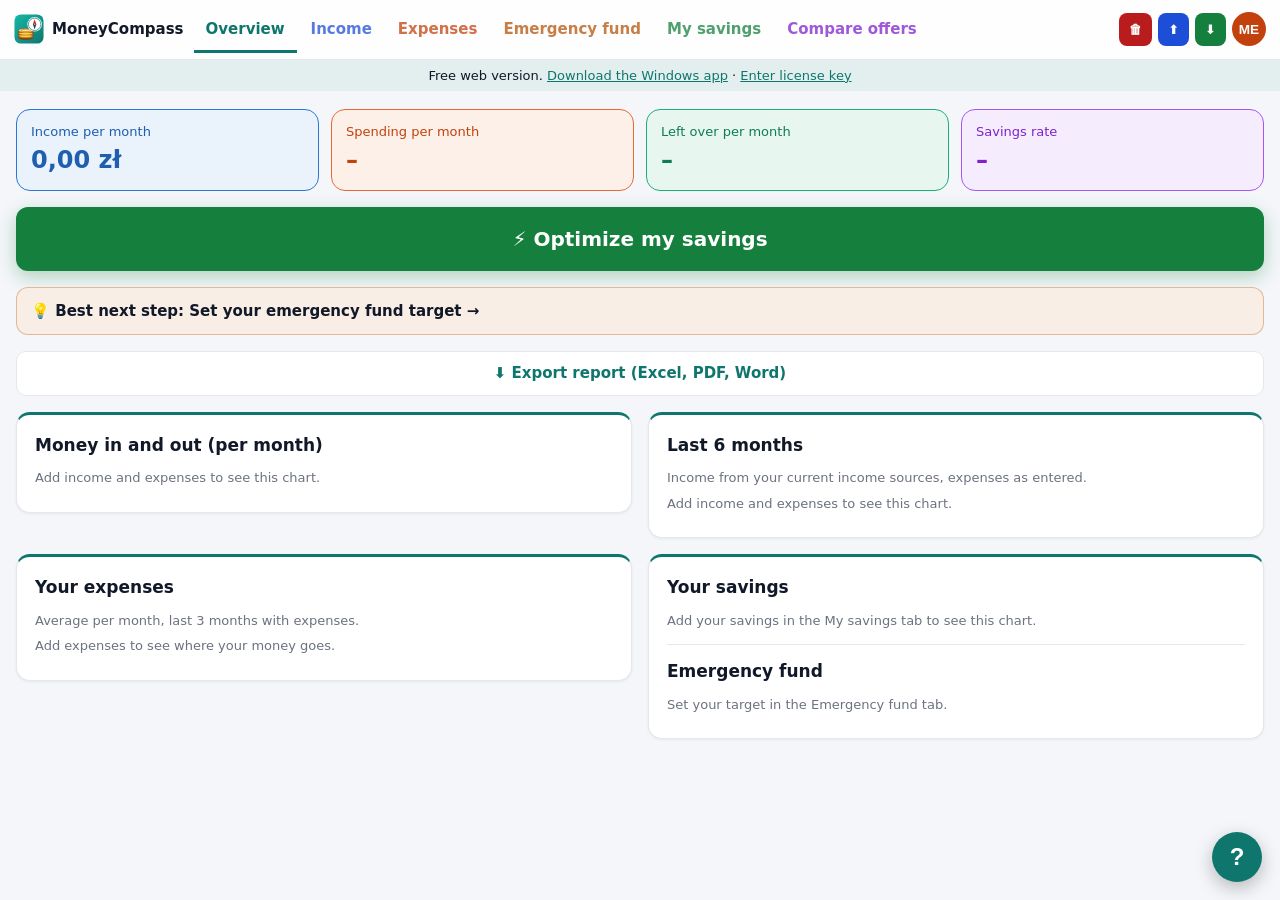
==== docs/app/index.html @ 1bf1ba0e "Add MoneyCompass web app (docs/app) and daily rates update Co-Authored-By: Claude Opus 5.5 <noreply@" ====
<!doctype html>
<html lang="en">
<head>
<meta charset="utf-8">
<meta name="viewport" content="width=device-width, initial-scale=1">
<title>MoneyCompass</title>
<meta name="robots" content="noindex">
<link rel="icon" href="../logo.svg" type="image/svg+xml">
<link rel="stylesheet" href="app.css">
</head>
<body>
<div id="app"><p style="padding:40px;font-family:sans-serif">MoneyCompass…</p></div>
<noscript><p style="padding:40px;font-family:sans-serif">MoneyCompass needs JavaScript.</p></noscript>
<script type="module" src="js/main.js"></script>
</body>
</html>
---- docs/app/app.css ----
:root {
  --page: #F4F6F9; --card: #FFFFFF; --border: #E5E7EB; --ink: #111827; --muted: #6B7280;
  --primary: #0F766E; --good: #15803D; --warn: #B45309; --bad: #B91C1C; --grid: #e5e7eb;
  --accent: #0F766E; --goals: #0E7490; --field: #FFFFFF; --soft: #F9FAFB; --tabbar: rgba(255,255,255,.85);
  color-scheme: light;
}
:root[data-theme="dark"] {
  --page: #0F172A; --card: #1E293B; --border: #334155; --ink: #F1F5F9; --muted: #94A3B8;
  --primary: #14B8A6; --good: #4ADE80; --warn: #FBBF24; --bad: #F87171; --grid: #334155;
  --goals: #22D3EE; --field: #0F172A; --soft: #172033; --tabbar: rgba(17,24,39,.9);
  color-scheme: dark;
}
:root[data-theme="colourful"] { --page: color-mix(in srgb, var(--accent) 12%, #ffffff); --soft: color-mix(in srgb, var(--accent) 6%, #ffffff); }

* { box-sizing: border-box; }
html, body { margin: 0; }
body { background: var(--page); color: var(--ink); font: 15px/1.5 "Segoe UI", system-ui, -apple-system, Roboto, Arial, sans-serif; transition: background .2s; }
a { color: var(--primary); }
h3 { margin: 0 0 10px; font-size: 17px; display: flex; align-items: center; gap: 8px; }
.h-icon { font-size: 18px; }
hr { border: 0; border-top: 1px solid var(--border); margin: 14px 0; }
.hint { color: var(--muted); font-size: 13px; margin: 6px 0; display: block; }
.good { color: var(--good); } .warn { color: var(--warn); } .bad { color: var(--bad); } .primary { color: var(--primary); }
.small { font-size: 13px; }
.big-text { font-size: 17px; font-weight: 700; }

/* ---------- top bar ---------- */
.top { position: sticky; top: 0; z-index: 20; display: flex; align-items: center; gap: 10px; padding: 6px 14px; background: var(--tabbar); backdrop-filter: blur(10px); border-bottom: 1px solid var(--border); }
.brand { display: flex; align-items: center; gap: 8px; text-decoration: none; color: var(--ink); font-weight: 800; flex: none; }
.brand img { width: 30px; height: 30px; }
.tabs { display: flex; gap: 2px; overflow-x: auto; flex: 1; scrollbar-width: none; }
.tabs::-webkit-scrollbar { display: none; }
.tab { background: none; border: 0; padding: 12px 12px 9px; font: inherit; font-weight: 700; color: var(--accent); white-space: nowrap; cursor: pointer; border-bottom: 3px solid transparent; opacity: .75; }
.tab:hover { opacity: 1; }
.tab.active { border-bottom-color: var(--accent); opacity: 1; }
.actions { display: flex; align-items: center; gap: 6px; flex: none; }
.act { border: 0; border-radius: 8px; padding: 7px 10px; color: #fff; font: inherit; font-weight: 700; font-size: 13px; cursor: pointer; display: flex; gap: 6px; align-items: center; }
.act.red { background: #B91C1C; } .act.blue { background: #1D4ED8; } .act.green { background: #15803D; }
.act:hover { filter: brightness(1.1); }
.profile-btn { border: 0; background: none; padding: 0; cursor: pointer; border-radius: 50%; }
.avatar { display: inline-grid; place-items: center; border-radius: 50%; color: #fff; font-weight: 800; object-fit: cover; vertical-align: middle; }
.free-bar { text-align: center; font-size: 13px; padding: 6px 12px; background: color-mix(in srgb, var(--primary) 12%, var(--card)); color: var(--ink); }
@media (max-width: 1500px) { .act span { display: none; } }
:root[data-theme="dark"] .tab { filter: brightness(1.7) saturate(.9); }
@media (max-width: 720px) {
  .top { flex-wrap: wrap; padding: 6px 10px 0; }
  .brand span { display: none; }
  .tabs { order: 3; flex-basis: 100%; }
  .actions { margin-left: auto; }
}

/* ---------- page ---------- */
#page { max-width: 1400px; margin: 0 auto; padding: 18px 16px 90px; }
.grid { display: grid; grid-template-columns: repeat(auto-fill, minmax(min(100%, 420px), 1fr)); gap: 16px; align-items: start; }
.grid > .tiles, .grid > .btn, .grid > .tip, .grid > .wide { grid-column: 1 / -1; }
.card { background: var(--card); border: 1px solid var(--border); border-top: 3px solid var(--accent); border-radius: 14px; padding: 18px; box-shadow: 0 1px 3px rgba(15,23,42,.06); min-width: 0; }
.card.link, .link { cursor: pointer; }
.card.link:hover { box-shadow: 0 4px 14px rgba(15,23,42,.12); }
.row { display: flex; justify-content: space-between; gap: 12px; padding: 5px 0; border-bottom: 1px dashed var(--border); }
.row:last-of-type { border-bottom: 0; }
.row span { color: var(--muted); }
.row.big b { font-size: 18px; }
.row.good b { color: var(--good); } .row.bad b { color: var(--bad); }

.tiles { display: grid; grid-template-columns: repeat(4, 1fr); gap: 12px; }
@media (max-width: 900px) { .tiles { grid-template-columns: 1fr 1fr; } }
.tile { text-align: left; border: 1.5px solid var(--t4); background: var(--t3); border-radius: 14px; padding: 12px 14px; cursor: pointer; font: inherit; color: var(--t1); }
:root[data-theme="dark"] .tile { background: var(--card); color: var(--t2); }
.tile span { display: block; font-size: 13px; }
.tile b { display: block; font-size: clamp(18px, 2.4vw, 24px); }
.tile b.bad { color: var(--bad); }
.tip { text-align: left; background: color-mix(in srgb, var(--warn) 10%, var(--card)); border: 1px solid color-mix(in srgb, var(--warn) 35%, transparent); color: var(--ink); border-radius: 12px; padding: 12px 14px; font: inherit; font-weight: 600; cursor: pointer; }

/* ---------- forms ---------- */
.field { display: block; margin: 8px 0; }
.field > span { display: block; font-size: 13px; color: var(--muted); margin-bottom: 4px; }
input, select, textarea { width: 100%; font: inherit; color: var(--ink); background: var(--field); border: 1px solid var(--border); border-radius: 8px; padding: 9px 10px; }
input:focus, select:focus, textarea:focus { outline: 2px solid color-mix(in srgb, var(--accent) 60%, transparent); border-color: var(--accent); }
textarea { font-family: Consolas, monospace; font-size: 13px; resize: vertical; }
.two { display: grid; grid-template-columns: 1fr 1fr; gap: 0 12px; align-items: end; }
@media (max-width: 520px) { .two { grid-template-columns: 1fr; } }
.cat-row { display: grid; grid-template-columns: 1fr auto; gap: 10px; align-items: end; }
.cat-row .btn { margin-bottom: 8px; }
.check, .choice { display: flex; gap: 10px; align-items: flex-start; margin: 10px 0; cursor: pointer; }
.check input, .choice input { width: 18px; height: 18px; margin-top: 2px; flex: none; accent-color: var(--accent); }
.choice span b { display: block; }
.buttons { display: flex; flex-wrap: wrap; gap: 8px; margin-top: 12px; }
.buttons.col { flex-direction: column; }
.buttons.col .btn { text-align: left; }

.btn { display: inline-flex; align-items: center; justify-content: center; gap: 6px; border-radius: 10px; padding: 10px 16px; font: inherit; font-weight: 700; cursor: pointer; border: 1px solid transparent; text-decoration: none; }
.buttons.col .btn { display: block; }
.btn.main { background: var(--accent); color: #fff; }
.btn.go { background: #15803D; color: #fff; }
.btn.danger { background: #B91C1C; color: #fff; }
.btn.second { background: var(--card); color: var(--primary); border-color: var(--border); }
.btn.small { padding: 6px 10px; font-size: 13px; }
.btn.big { font-size: 20px; padding: 16px; border-radius: 12px; box-shadow: 0 6px 18px rgba(21,128,61,.3); }
.btn:hover { filter: brightness(1.06); }
.btn[disabled] { opacity: .4; cursor: default; }
.icon-btn { border: 0; background: none; cursor: pointer; font-size: 16px; padding: 6px; border-radius: 8px; color: var(--muted); flex: none; }
.icon-btn:hover { background: var(--soft); }
.icon-btn.danger:hover { background: color-mix(in srgb, var(--bad) 15%, transparent); }

/* ---------- lists ---------- */
.list { display: flex; flex-direction: column; }
.list.scroll { max-height: 55vh; overflow: auto; }
.item { display: flex; align-items: center; gap: 10px; padding: 9px 4px; border-bottom: 1px solid var(--border); }
.item:last-child { border-bottom: 0; }
.item > div:first-child { flex: 1; min-width: 0; }
.item b { overflow-wrap: anywhere; }
.item .right { text-align: right; }
.item .right .hint { margin: 0; }
.item .hint { margin: 0; }
.item select { width: auto; max-width: 48%; }
.item.clickable, .clickable { cursor: pointer; }
.item.clickable:hover, .toggle:hover { background: var(--soft); }
.item.off { opacity: .55; }
.item.best b { color: var(--good); }
.item.current { background: color-mix(in srgb, var(--primary) 8%, transparent); border-radius: 8px; }
.toggle { cursor: pointer; border-radius: 6px; }
.ess { color: var(--warn); font-weight: 600; } .noness { color: var(--muted); }
.month-head { margin: 16px 0 4px; font-weight: 700; color: var(--accent); }
.bar-item { padding: 8px 0; }
.bar-item b { display: inline-block; margin-bottom: 4px; }
.bar-item[data-budget] { display: block; }
.bar-head { display: flex; justify-content: space-between; align-items: center; }

/* ---------- charts ---------- */
.hbars { display: flex; flex-direction: column; gap: 10px; }
.hbar { display: grid; grid-template-columns: minmax(70px, 140px) 1fr auto; gap: 10px; align-items: center; font-size: 14px; }
.hbar-track { background: var(--grid); border-radius: 6px; height: 18px; overflow: hidden; }
.hbar-track span { display: block; height: 100%; border-radius: 6px; }
.hbar-value { font-weight: 700; white-space: nowrap; }
.chart-row { display: flex; gap: 18px; align-items: center; flex-wrap: wrap; }
.donut { flex: none; max-width: 100%; }
.donut-top { font-size: 15px; font-weight: 800; fill: var(--ink); }
.donut-bottom { font-size: 11px; fill: var(--muted); }
.legend { flex: 1; min-width: 200px; display: flex; flex-direction: column; gap: 3px; font-size: 14px; }
.legend-row { display: grid; grid-template-columns: 12px 1fr auto 42px; gap: 8px; align-items: center; padding: 2px 4px; border-radius: 6px; }
.legend-row.clickable { cursor: pointer; }
.legend-row.clickable:hover { background: var(--soft); }
.legend-row i { width: 12px; height: 12px; border-radius: 3px; }
.legend-value { font-weight: 700; white-space: nowrap; }
.legend-share { color: var(--muted); text-align: right; }
.months { width: 100%; height: auto; }
.axis { font-size: 11px; fill: var(--muted); }
.progress { height: 14px; background: var(--grid); border-radius: 8px; overflow: hidden; margin: 6px 0; }
.progress span { display: block; height: 100%; border-radius: 8px; }

/* ---------- Optimize ---------- */
.advice { border: 1.5px solid currentColor; border-radius: 12px; padding: 12px 14px; margin: 10px 0; }
.advice[data-route] { cursor: pointer; }
.advice[data-route]:hover { background: var(--soft); }
.advice b:first-child { color: var(--ink); font-size: 16px; }
.advice p { color: var(--ink); margin: 6px 0; }
.go-link { display: block; font-weight: 700; font-size: 13px; margin-top: 4px; }
.offer { display: flex; gap: 12px; justify-content: space-between; padding: 6px 0; }
.offer-right { display: flex; flex-direction: column; align-items: flex-end; gap: 6px; flex: none; }
.rate { font-size: 22px; color: var(--good); }
.facts { display: grid; grid-template-columns: 130px 1fr; gap: 6px 10px; font-size: 13px; }
.facts > span { color: var(--muted); }
.bonds { display: flex; flex-direction: column; gap: 3px; }
.bond { display: grid; grid-template-columns: 44px 1fr auto; gap: 8px; }
.bond span { color: var(--muted); }
.locked { text-align: center; padding: 20px; font-size: 40px; }
.locked h3 { justify-content: center; font-size: 20px; }
.locked p { font-size: 15px; color: var(--muted); }

/* ---------- pop-ups ---------- */
.popup-back { position: fixed; inset: 0; z-index: 100; background: rgba(15,23,42,0); display: grid; place-items: center; padding: 16px; overflow: auto; transition: background .18s; }
.popup-back.open { background: rgba(15,23,42,.45); }
.popup { width: 100%; background: var(--page); border: 1px solid var(--border); border-radius: 18px; padding: 22px; box-shadow: 0 24px 60px rgba(0,0,0,.3);
  opacity: 0; transform: translateY(14px) scale(.96); transition: opacity .18s, transform .18s; max-height: calc(100vh - 32px); overflow: auto; }
.popup:not(.wide-popup) { background: var(--card); }
.popup-back.open .popup { opacity: 1; transform: none; }
.popup-back.closing .popup { opacity: 0; transform: translateY(8px) scale(.97); }
.popup-title { margin: 0 0 12px; font-size: 22px; }
.popup-text { white-space: normal; }
.popup-buttons { display: flex; justify-content: flex-end; gap: 8px; margin-top: 18px; position: sticky; bottom: -22px; padding: 10px 0 0; }
.profile-head { display: flex; gap: 16px; align-items: center; }
.profile-head h2 { margin: 0; }
.profile-head .links { font-size: 13px; margin-top: 4px; }
.about { text-align: center; }
.about h2 { margin: 6px 0 0; }

/* ---------- help button, toast ---------- */
.help-fab { position: fixed; right: 18px; bottom: 18px; width: 50px; height: 50px; border-radius: 50%; border: 0; background: var(--primary); color: #fff; font-size: 24px; font-weight: 800; cursor: pointer; box-shadow: 0 6px 18px rgba(0,0,0,.25); z-index: 30; }
#toast { position: fixed; left: 50%; top: 70px; transform: translate(-50%, -20px); opacity: 0; z-index: 200; background: #111827; color: #fff; padding: 10px 18px; border-radius: 10px; font-weight: 600; transition: .2s; pointer-events: none; max-width: calc(100% - 32px); }
#toast.show { opacity: 1; transform: translate(-50%, 0); }
#toast.bad { background: #B91C1C; }
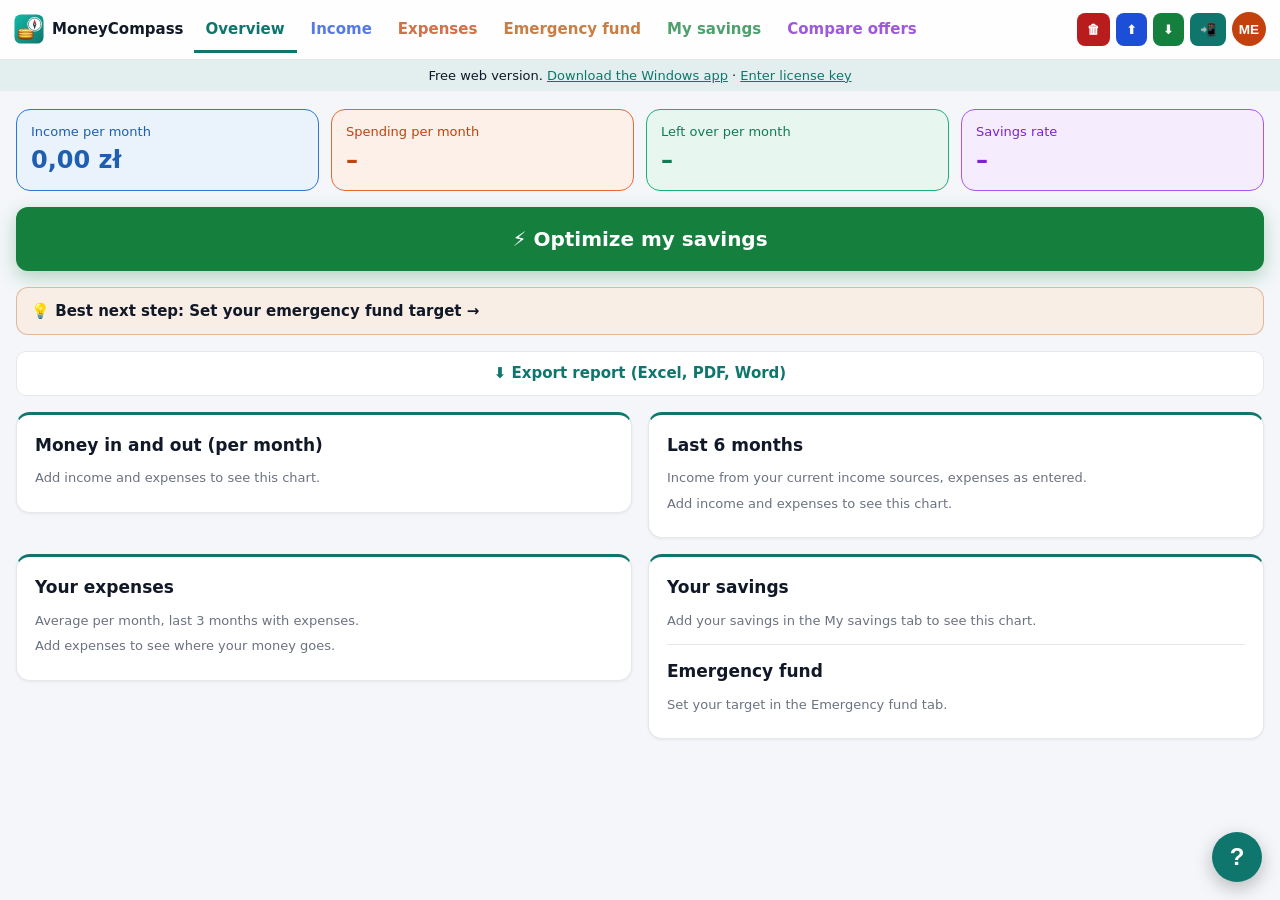
==== commit 32cab548: "Web app: installable on phone, tablet and computer (works offline) Co-Authored-By: Claude Opus 5.5 <" ====
--- a/docs/app/index.html
+++ b/docs/app/index.html
@@ -2,10 +2,17 @@
 <html lang="en">
 <head>
 <meta charset="utf-8">
-<meta name="viewport" content="width=device-width, initial-scale=1">
+<meta name="viewport" content="width=device-width, initial-scale=1, viewport-fit=cover">
 <title>MoneyCompass</title>
 <meta name="robots" content="noindex">
 <link rel="icon" href="../logo.svg" type="image/svg+xml">
+<link rel="manifest" href="manifest.webmanifest">
+<meta name="theme-color" content="#0F766E">
+<link rel="apple-touch-icon" href="icons/apple-touch-icon.png">
+<meta name="apple-mobile-web-app-capable" content="yes">
+<meta name="mobile-web-app-capable" content="yes">
+<meta name="apple-mobile-web-app-status-bar-style" content="default">
+<meta name="apple-mobile-web-app-title" content="MoneyCompass">
 <link rel="stylesheet" href="app.css">
 </head>
 <body>
--- a/docs/app/app.css
+++ b/docs/app/app.css
@@ -25,7 +25,7 @@
 .big-text { font-size: 17px; font-weight: 700; }
 
 /* ---------- top bar ---------- */
-.top { position: sticky; top: 0; z-index: 20; display: flex; align-items: center; gap: 10px; padding: 6px 14px; background: var(--tabbar); backdrop-filter: blur(10px); border-bottom: 1px solid var(--border); }
+.top { position: sticky; top: 0; padding-top: max(6px, env(safe-area-inset-top)); z-index: 20; display: flex; align-items: center; gap: 10px; padding: 6px 14px; background: var(--tabbar); backdrop-filter: blur(10px); border-bottom: 1px solid var(--border); }
 .brand { display: flex; align-items: center; gap: 8px; text-decoration: none; color: var(--ink); font-weight: 800; flex: none; }
 .brand img { width: 30px; height: 30px; }
 .tabs { display: flex; gap: 2px; overflow-x: auto; flex: 1; scrollbar-width: none; }
@@ -35,7 +35,7 @@
 .tab.active { border-bottom-color: var(--accent); opacity: 1; }
 .actions { display: flex; align-items: center; gap: 6px; flex: none; }
 .act { border: 0; border-radius: 8px; padding: 7px 10px; color: #fff; font: inherit; font-weight: 700; font-size: 13px; cursor: pointer; display: flex; gap: 6px; align-items: center; }
-.act.red { background: #B91C1C; } .act.blue { background: #1D4ED8; } .act.green { background: #15803D; }
+.act.red { background: #B91C1C; } .act.teal { background: #0F766E; } .act.blue { background: #1D4ED8; } .act.green { background: #15803D; }
 .act:hover { filter: brightness(1.1); }
 .profile-btn { border: 0; background: none; padding: 0; cursor: pointer; border-radius: 50%; }
 .avatar { display: inline-grid; place-items: center; border-radius: 50%; color: #fff; font-weight: 800; object-fit: cover; vertical-align: middle; }
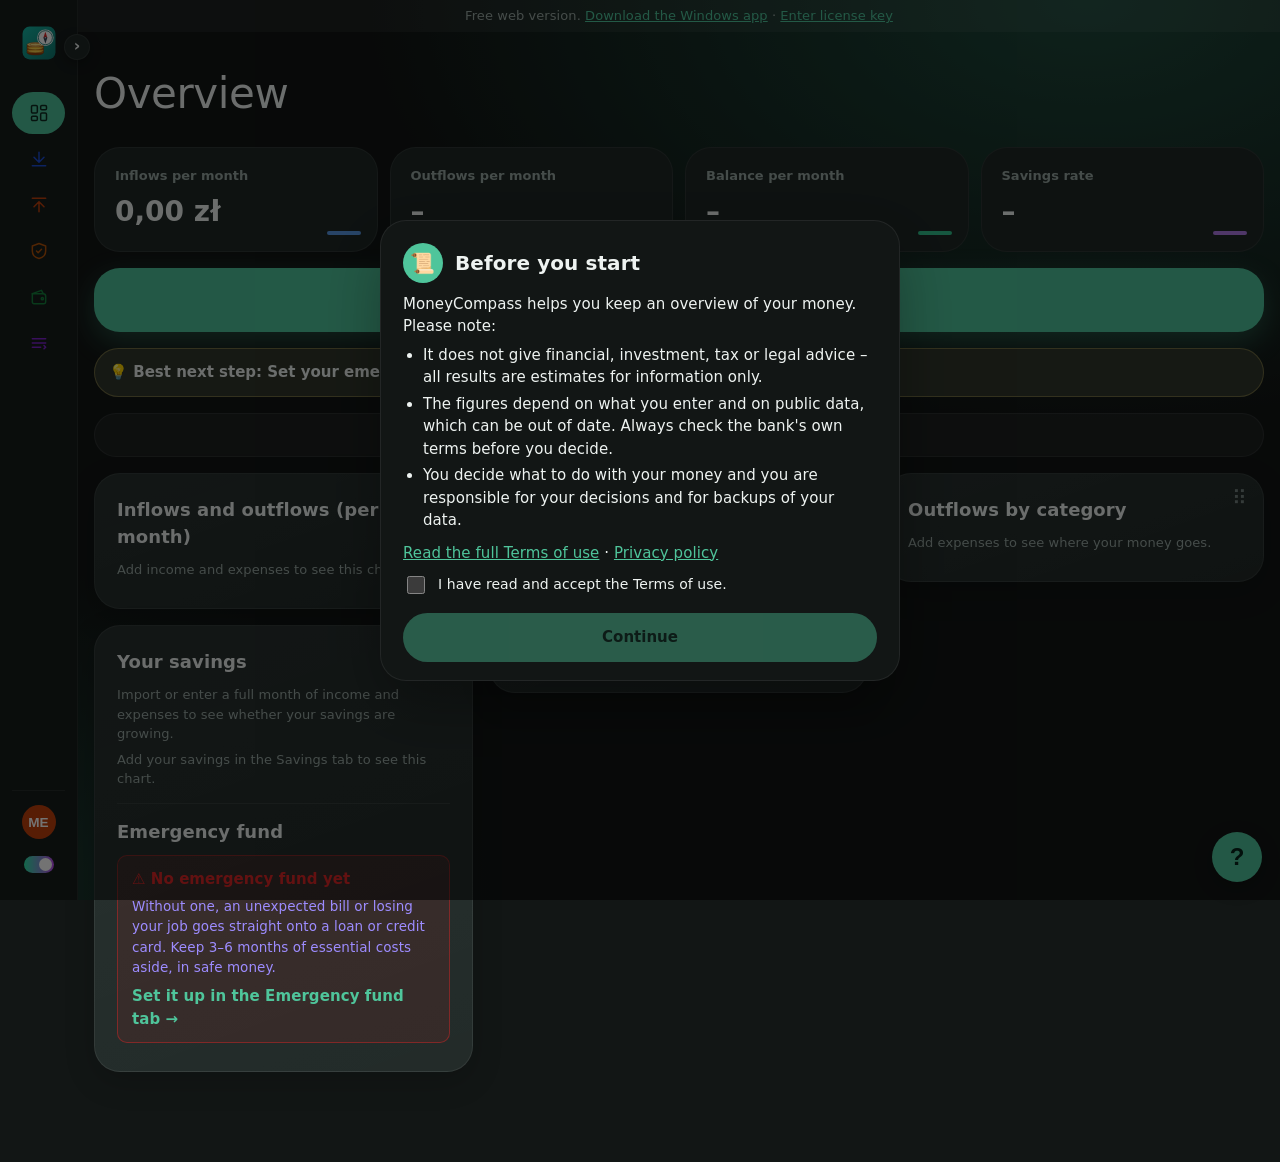
==== commit 7ac1576a: "Emerald everywhere: standard design of the web app, new Emerald website with all current features, e" ====
--- a/docs/app/index.html
+++ b/docs/app/index.html
@@ -7,7 +7,7 @@
 <meta name="robots" content="noindex">
 <link rel="icon" href="../logo.svg" type="image/svg+xml">
 <link rel="manifest" href="manifest.webmanifest">
-<meta name="theme-color" content="#0F766E">
+<meta name="theme-color" content="#121615">
 <link rel="apple-touch-icon" href="icons/apple-touch-icon.png">
 <meta name="apple-mobile-web-app-capable" content="yes">
 <meta name="mobile-web-app-capable" content="yes">
--- a/docs/app/app.css
+++ b/docs/app/app.css
@@ -35,7 +35,7 @@
 .tab.active { border-bottom-color: var(--accent); opacity: 1; }
 .actions { display: flex; align-items: center; gap: 6px; flex: none; }
 .act { border: 0; border-radius: 8px; padding: 7px 10px; color: #fff; font: inherit; font-weight: 700; font-size: 13px; cursor: pointer; display: flex; gap: 6px; align-items: center; }
-.act.red { background: #B91C1C; } .act.teal { background: #0F766E; } .act.blue { background: #1D4ED8; } .act.green { background: #15803D; }
+.act.red { background: #B91C1C; } .act.teal { background: #0F766E; } .act.exit { background: #475569; font-size: 16px; padding: 6px 10px; } .act.blue { background: #1D4ED8; } .act.green { background: #15803D; }
 .act:hover { filter: brightness(1.1); }
 .profile-btn { border: 0; background: none; padding: 0; cursor: pointer; border-radius: 50%; }
 .avatar { display: inline-grid; place-items: center; border-radius: 50%; color: #fff; font-weight: 800; object-fit: cover; vertical-align: middle; }
@@ -51,9 +51,12 @@
 
 /* ---------- page ---------- */
 #page { max-width: 1400px; margin: 0 auto; padding: 18px 16px 90px; }
-.grid { display: grid; grid-template-columns: repeat(auto-fill, minmax(min(100%, 420px), 1fr)); gap: 16px; align-items: start; }
-.grid > .tiles, .grid > .btn, .grid > .tip, .grid > .wide { grid-column: 1 / -1; }
-.card { background: var(--card); border: 1px solid var(--border); border-top: 3px solid var(--accent); border-radius: 14px; padding: 18px; box-shadow: 0 1px 3px rgba(15,23,42,.06); min-width: 0; }
+/* Cards like the app: 1, 2 or 3 columns, card 1 left, card 2 middle, card 3 right, then the next row */
+.grid { display: flex; flex-direction: column; gap: 16px; }
+.cols { display: grid; gap: 16px; align-items: start; }
+.col { display: flex; flex-direction: column; gap: 16px; min-width: 0; }
+.grid > .btn, .grid > .tip { width: 100%; }
+.card { container-type: inline-size; display: block; background: var(--card); border: 1px solid var(--border); border-top: 3px solid var(--accent); border-radius: 14px; padding: 18px; box-shadow: 0 1px 3px rgba(15,23,42,.06); min-width: 0; }
 .card.link, .link { cursor: pointer; }
 .card.link:hover { box-shadow: 0 4px 14px rgba(15,23,42,.12); }
 .row { display: flex; justify-content: space-between; gap: 12px; padding: 5px 0; border-bottom: 1px dashed var(--border); }
@@ -132,11 +135,12 @@
 .hbar-track { background: var(--grid); border-radius: 6px; height: 18px; overflow: hidden; }
 .hbar-track span { display: block; height: 100%; border-radius: 6px; }
 .hbar-value { font-weight: 700; white-space: nowrap; }
-.chart-row { display: flex; gap: 18px; align-items: center; flex-wrap: wrap; }
+.chart-row { display: flex; gap: 18px; align-items: center; }
+@container (max-width: 560px) { .chart-row { flex-direction: column; align-items: stretch; } .chart-row .donut { align-self: center; } }
 .donut { flex: none; max-width: 100%; }
 .donut-top { font-size: 15px; font-weight: 800; fill: var(--ink); }
 .donut-bottom { font-size: 11px; fill: var(--muted); }
-.legend { flex: 1; min-width: 200px; display: flex; flex-direction: column; gap: 3px; font-size: 14px; }
+.legend { flex: 1; min-width: 0; display: flex; flex-direction: column; gap: 3px; font-size: 14px; }
 .legend-row { display: grid; grid-template-columns: 12px 1fr auto 42px; gap: 8px; align-items: center; padding: 2px 4px; border-radius: 6px; }
 .legend-row.clickable { cursor: pointer; }
 .legend-row.clickable:hover { background: var(--soft); }
@@ -168,16 +172,16 @@
 .locked p { font-size: 15px; color: var(--muted); }
 
 /* ---------- pop-ups ---------- */
-.popup-back { position: fixed; inset: 0; z-index: 100; background: rgba(15,23,42,0); display: grid; place-items: center; padding: 16px; overflow: auto; transition: background .18s; }
-.popup-back.open { background: rgba(15,23,42,.45); }
+.popup-back { position: fixed; inset: 0; z-index: 100; background: rgba(0,0,0,0); display: grid; place-items: center; padding: 16px; overflow: auto; transition: background .18s; }
+.popup-back.open { background: rgba(0,0,0,.55); }
 .popup { width: 100%; background: var(--page); border: 1px solid var(--border); border-radius: 18px; padding: 22px; box-shadow: 0 24px 60px rgba(0,0,0,.3);
   opacity: 0; transform: translateY(14px) scale(.96); transition: opacity .18s, transform .18s; max-height: calc(100vh - 32px); overflow: auto; }
 .popup:not(.wide-popup) { background: var(--card); }
-.popup-back.open .popup { opacity: 1; transform: none; }
+.popup-back.open .popup { opacity: 1; transform: none; transition: opacity .2s, transform .28s cubic-bezier(.34,1.56,.64,1); }
 .popup-back.closing .popup { opacity: 0; transform: translateY(8px) scale(.97); }
 .popup-title { margin: 0 0 12px; font-size: 22px; }
 .popup-text { white-space: normal; }
-.popup-buttons { display: flex; justify-content: flex-end; gap: 8px; margin-top: 18px; position: sticky; bottom: -22px; padding: 10px 0 0; }
+.popup-buttons { display: flex; justify-content: flex-end; gap: 8px; position: sticky; bottom: -22px; margin: 18px -22px -22px; padding: 12px 22px; background: inherit; border-top: 1px solid var(--border); border-radius: 0 0 18px 18px; z-index: 2; }
 .profile-head { display: flex; gap: 16px; align-items: center; }
 .profile-head h2 { margin: 0; }
 .profile-head .links { font-size: 13px; margin-top: 4px; }
@@ -185,7 +189,444 @@
 .about h2 { margin: 6px 0 0; }
 
 /* ---------- help button, toast ---------- */
-.help-fab { position: fixed; right: 18px; bottom: 18px; width: 50px; height: 50px; border-radius: 50%; border: 0; background: var(--primary); color: #fff; font-size: 24px; font-weight: 800; cursor: pointer; box-shadow: 0 6px 18px rgba(0,0,0,.25); z-index: 30; }
+.help-fab { position: fixed; right: 18px; bottom: 18px; width: 50px; height: 50px; border-radius: 50%; border: 0; background: var(--primary); color: #fff; font-size: 24px; font-weight: 800; cursor: pointer; box-shadow: 0 6px 18px rgba(0,0,0,.25); z-index: 32; }
 #toast { position: fixed; left: 50%; top: 70px; transform: translate(-50%, -20px); opacity: 0; z-index: 200; background: #111827; color: #fff; padding: 10px 18px; border-radius: 10px; font-weight: 600; transition: .2s; pointer-events: none; max-width: calc(100% - 32px); }
 #toast.show { opacity: 1; transform: translate(-50%, 0); }
 #toast.bad { background: #B91C1C; }
+
+/* Small boxes like the app's "Welcome back" and "Save before closing?" */
+.popup.box { padding: 22px 22px 18px; }
+.box-head { display: flex; align-items: center; gap: 12px; margin-bottom: 10px; }
+.box-head h2 { margin: 0; font-size: 20px; }
+.box-icon { flex: none; width: 40px; height: 40px; border-radius: 50%; display: grid; place-items: center; font-size: 20px; font-weight: 800; color: #fff; background: var(--primary); }
+.box-icon.danger { background: #B91C1C; }
+.box-icon.go { background: #15803D; }
+.box p { margin: 6px 0; }
+.box-buttons { display: flex; flex-direction: column; gap: 8px; margin-top: 16px; }
+.box-buttons .btn { width: 100%; padding: 12px 16px; }
+.box .check { font-size: 14px; }
+
+/* The ? menu: small buttons above the round button, like the app */
+.help-menu { position: fixed; right: 18px; bottom: 78px; z-index: 31; display: flex; flex-direction: column; gap: 6px; width: 190px;
+  opacity: 0; transform: translateY(8px) scale(.96); transform-origin: bottom right; transition: opacity .15s, transform .2s cubic-bezier(.34,1.56,.64,1); }
+.help-menu.open { opacity: 1; transform: none; }
+.help-menu button { text-align: left; font: inherit; font-size: 14px; height: 38px; padding: 0 12px; border-radius: 8px; cursor: pointer;
+  background: #E5E7EB; color: #1F2937; border: 1px solid #D1D5DB; box-shadow: 0 4px 12px rgba(0,0,0,.15); }
+.help-menu button:hover { background: #D1D5DB; }
+:root[data-theme="dark"] .help-menu button { background: #4B5563; color: #F3F4F6; border-color: #6B7280; }
+.help-shield { position: fixed; inset: 0; z-index: 30; }
+
+/* The profile opens under the picture at the top right, like Office */
+.popup-back.anchor-top-right { place-items: start end; padding: 58px 12px 12px; }
+.popup-back.anchor-top-right.open { background: rgba(0,0,0,.18); }
+.anchor-top-right .popup { transform-origin: top right; transform: translateY(-8px) scale(.96); max-height: calc(100vh - 70px); background: var(--card); box-shadow: 0 16px 40px rgba(0,0,0,.35); }
+.profile-panel .profile-head { flex-direction: column; text-align: center; gap: 8px; }
+.profile-panel .profile-head h2 { font-size: 20px; }
+.profile-panel .buttons .btn { flex: 1 1 auto; }
+
+/* Moving cards with the handle ⠿ (like the app) */
+.card, .grid .col > * { position: relative; }
+.drag-handle { position: absolute; top: 8px; right: 8px; width: 32px; height: 32px; display: grid; place-items: center; border-radius: 8px;
+  color: var(--muted); cursor: grab; font-size: 20px; opacity: .7; touch-action: none; user-select: none; z-index: 1; }
+.grid[data-key] .card > h3 { cursor: grab; }
+body.is-dragging, body.is-dragging * { cursor: grabbing !important; user-select: none !important; }
+.drag-ghost { position: fixed; z-index: 300; pointer-events: none; background: var(--card); color: var(--ink); border: 2px solid var(--accent); border-radius: 10px; padding: 8px 12px; font-weight: 700; box-shadow: 0 10px 30px rgba(0,0,0,.3); max-width: 280px; white-space: nowrap; overflow: hidden; text-overflow: ellipsis; }
+.drag-handle:hover { opacity: 1; background: var(--soft); }
+.dragging { opacity: .45; }
+.drop-target { outline: 3px dashed var(--accent); outline-offset: 3px; background: color-mix(in srgb, var(--accent) 8%, var(--card)) !important; }
+.help-fab { touch-action: none; }
+.tab-more { color: var(--muted) !important; }
+.tab-menu { position: fixed; z-index: 31; min-width: 220px; display: flex; flex-direction: column; padding: 6px; gap: 2px; background: var(--card); border: 1px solid var(--border); border-radius: 12px; box-shadow: 0 12px 30px rgba(0,0,0,.25); }
+.tab-menu button { text-align: left; background: none; border: 0; font: inherit; font-weight: 700; padding: 10px 12px; border-radius: 8px; cursor: pointer; }
+.tab-menu button:hover { background: var(--soft); }
+
+/* Import: which dates */
+.chips { display: flex; flex-wrap: wrap; gap: 6px; margin: 8px 0; }
+.chip { border: 1px solid var(--border); background: var(--card); color: var(--ink); border-radius: 999px; padding: 6px 12px; font: inherit; font-size: 13px; font-weight: 600; cursor: pointer; }
+.chip.on { background: var(--accent); border-color: var(--accent); color: #fff; }
+
+/* Step-by-step guide */
+.guide-popup { background: var(--card) !important; }
+.guide-head h2 { margin: 0 0 4px; font-size: 21px; }
+.guide-steps { display: grid; grid-template-columns: repeat(6, 1fr); gap: 4px; margin: 12px 0 4px; align-items: start; }
+.guide-step { background: none; border: 0; cursor: pointer; display: flex; flex-direction: column; align-items: center; gap: 8px; font: inherit; color: var(--ink); padding: 0; }
+.guide-step.low { margin-top: 30px; }
+.guide-step .ring { width: 78px; height: 78px; border-radius: 50%; border: 3px solid var(--c); padding: 4px; display: grid; transition: transform .2s; }
+.guide-step .circle { border-radius: 50%; background: var(--card); box-shadow: 0 6px 16px rgba(0,0,0,.12), inset 0 0 0 2px color-mix(in srgb, var(--c) 35%, transparent); display: flex; flex-direction: column; align-items: center; justify-content: center; }
+.guide-step small { font-weight: 800; font-size: 11px; color: var(--ink); }
+.guide-step b { font-size: 26px; line-height: 1; color: var(--c); }
+.guide-step .label { font-weight: 700; color: var(--c); font-size: 13px; text-align: center; line-height: 1.25; }
+.guide-step.on .ring { transform: scale(1.08); background: color-mix(in srgb, var(--c) 15%, transparent); }
+.guide-step.done .circle { background: var(--c); } .guide-step.done small, .guide-step.done b { color: #fff; }
+.guide-detail { display: flex; gap: 14px; align-items: flex-start; border: 2px solid var(--c); border-radius: 14px; padding: 14px; margin-top: 10px; background: color-mix(in srgb, var(--c) 6%, var(--card)); }
+.guide-num { flex: none; width: 42px; height: 42px; border-radius: 50%; background: var(--c); color: #fff; font-size: 22px; font-weight: 800; display: grid; place-items: center; }
+.guide-body h3 { color: var(--c); font-size: 17px; margin-bottom: 4px; }
+.guide-body p { margin: 0; font-size: 15px; }
+.done-tag { font-size: 13px; color: #fff; background: #15803D; border-radius: 999px; padding: 2px 10px; }
+.guide-foot { display: flex; justify-content: space-between; align-items: center; gap: 10px; flex-wrap: wrap; margin-top: 10px; }
+.guide-popup .btn { padding: 8px 12px; font-size: 14px; }
+.guide-foot .buttons { margin: 0; }
+@media (max-width: 760px) {
+  .guide-steps { grid-template-columns: repeat(3, 1fr); row-gap: 14px; }
+  .guide-step.low { margin-top: 0; }
+  .guide-step .ring { width: 70px; height: 70px; } .guide-step b { font-size: 22px; } .guide-step small { font-size: 10px; }
+}
+.guide-bar { position: fixed; left: 50%; bottom: 20px; z-index: 29; transform: translate(-50%, 30px); opacity: 0; transition: .25s; display: flex; align-items: center; gap: 12px;
+  background: var(--card); border: 2px solid var(--c); border-radius: 999px; padding: 6px 8px 6px 6px; box-shadow: 0 10px 30px rgba(0,0,0,.25); max-width: calc(100% - 100px); }
+.guide-bar.open { transform: translate(-50%, 0); opacity: 1; }
+.guide-bar .dot { width: 34px; height: 34px; border-radius: 50%; background: var(--c); color: #fff; font-weight: 800; display: grid; place-items: center; flex: none; }
+.guide-bar .btn.main { background: var(--c); white-space: nowrap; }
+.guide-detail .btn.main { background: var(--c); }
+
+.news { border-top: 1px solid var(--border); padding-top: 10px; margin-top: 10px; }
+.news-head { display: flex; justify-content: space-between; align-items: baseline; }
+.news ul { margin: 6px 0 0; padding-left: 4px; list-style: none; }
+.news li { margin: 6px 0; }
+
+.bank-list .item { flex-wrap: wrap; }
+.bank-list .row-actions { display: flex; gap: 6px; flex: none; }
+@media (max-width: 640px) { .bank-list .row-actions { width: 100%; justify-content: flex-end; } }
+
+/* Payment calendar */
+.cal-head { display: flex; align-items: center; justify-content: space-between; margin-bottom: 8px; }
+.cal-head h3 { margin: 0; }
+.cal-grid { display: grid; grid-template-columns: repeat(7, minmax(0, 1fr)); gap: 4px; }
+.cal-dow { text-align: center; font-size: 12px; color: var(--muted); font-weight: 700; padding: 2px 0; text-transform: capitalize; }
+.cal-cell { min-height: 54px; border: 1px solid var(--border); border-radius: 8px; background: var(--card); padding: 3px 4px; display: flex; flex-wrap: wrap; align-content: flex-start; gap: 2px; cursor: pointer; font: inherit; color: var(--ink); text-align: left; }
+.cal-cell.empty { border: 0; background: none; cursor: default; }
+.cal-cell.has { background: var(--soft); }
+.cal-cell.today { border: 2px solid var(--accent); }
+.cal-cell.sel { outline: 2px solid var(--accent); }
+.cal-day { width: 100%; font-size: 12px; font-weight: 700; }
+.cal-net { width: 100%; font-size: 11px; font-weight: 700; }
+.cal-dot { display: inline-block; width: 8px; height: 8px; border-radius: 50%; flex: none; }
+.cal-dot.in { background: #15803D; } .cal-dot.out { background: #DC2626; } .cal-dot.save { background: #2563EB; }
+.cal-legend { display: flex; gap: 14px; flex-wrap: wrap; font-size: 12px; color: var(--muted); margin: 8px 0; }
+.cal-legend i { margin-right: 4px; vertical-align: middle; }
+.cal-month { border-top: 1px solid var(--border); padding: 8px 0; }
+.cal-month-head { display: flex; justify-content: space-between; gap: 8px; flex-wrap: wrap; }
+@media (max-width: 420px) { .cal-cell { min-height: 44px; } .cal-net { display: none; } }
+.item > .cal-dot + div { flex: 1; min-width: 0; }
+.item > b { white-space: nowrap; }
+
+/* On/off switch */
+.switch { position: relative; width: 38px; height: 22px; flex: none; cursor: pointer; }
+.switch input { opacity: 0; width: 0; height: 0; position: absolute; }
+.switch span { position: absolute; inset: 0; background: var(--grid); border-radius: 999px; transition: .2s; }
+.switch span::before { content: ""; position: absolute; width: 16px; height: 16px; left: 3px; top: 3px; background: #fff; border-radius: 50%; transition: .2s; box-shadow: 0 1px 3px rgba(0,0,0,.3); }
+.switch input:checked + span { background: #15803D; }
+.switch input:checked + span::before { transform: translateX(16px); }
+.sync-line { display: flex; justify-content: space-between; align-items: center; gap: 8px; flex-wrap: wrap; font-size: 13px; color: var(--muted); margin-bottom: 6px; }
+.gross-box { background: var(--soft); border: 1px dashed var(--border); border-radius: 10px; padding: 4px 12px 2px; margin: 8px 0; }
+input.flash { outline: 3px solid #15803D; transition: outline .3s; }
+@media (max-height: 520px) { .guide-step .ring { width: 56px; height: 56px; } .guide-step b { font-size: 18px; } .guide-step small { display: none; } .guide-step.low { margin-top: 0; } }
+
+.sub-h { font-size: 14px; color: var(--muted); margin: 4px 0; }
+
+details.deposit { border: 1px dashed var(--border); border-radius: 10px; padding: 6px 12px; margin: 8px 0; background: var(--soft); }
+details.deposit summary { cursor: pointer; font-weight: 700; font-size: 14px; color: var(--primary); }
+
+.planned-note { display: flex; gap: 8px; align-items: center; }
+.planned-swatch { flex: none; width: 14px; height: 14px; border-radius: 3px; border: 1.5px dashed #2a78d6; background: rgba(42,120,214,.35); }
+.planned-note::before { content: "*"; font-weight: 800; order: -1; }
+
+/* Coloured action icons in the expenses list */
+.icon-btn svg { display: block; }
+.icon-btn.c-del { color: #DC2626; opacity: .85; }
+.icon-btn.c-del:hover { opacity: 1; background: rgba(220,38,38,.14); }
+.icon-btn.c-edit { color: #D97706; opacity: .75; }
+.icon-btn.c-edit:hover { opacity: 1; background: rgba(217,119,6,.14); }
+.icon-btn.c-edit.on { opacity: 1; background: rgba(217,119,6,.18); }
+.icon-btn.c-repeat { color: #2563EB; opacity: .35; }
+.icon-btn.c-repeat:hover { opacity: .8; background: rgba(37,99,235,.12); }
+.icon-btn.c-repeat.on { opacity: 1; background: rgba(37,99,235,.18); }
+:root[data-theme="dark"] .icon-btn.c-del { color: #F87171; }
+:root[data-theme="dark"] .icon-btn.c-edit { color: #FBBF24; }
+:root[data-theme="dark"] .icon-btn.c-repeat { color: #60A5FA; }
+
+/* Deleted items */
+.bin-card { border-top-color: var(--border) !important; opacity: .95; }
+details.bin summary { cursor: pointer; list-style: none; }
+details.bin summary::-webkit-details-marker { display: none; }
+details.bin summary h3 { margin: 0; color: var(--muted); }
+details.bin summary h3::after { content: "▾"; margin-left: auto; font-size: 14px; }
+details.bin[open] summary h3::after { content: "▴"; }
+.bin .count { background: var(--soft); border: 1px solid var(--border); border-radius: 999px; padding: 0 8px; font-size: 13px; }
+details.bin summary h3 { padding-right: 40px; }
+.rep-tag { border: 0; background: none; padding: 0 4px; border-radius: 6px; font: inherit; cursor: pointer; color: var(--muted); opacity: .7; }
+.rep-tag:hover { opacity: 1; background: rgba(37,99,235,.12); }
+.rep-tag.on { color: #2563EB; font-weight: 700; opacity: 1; }
+:root[data-theme="dark"] .rep-tag.on { color: #60A5FA; }
+.rep-choices { display: flex; flex-wrap: wrap; gap: 6px; margin: 4px 0 12px; }
+.rep-own { display: flex; align-items: center; gap: 8px; flex-wrap: wrap; }
+.rep-own input { width: 80px; } .rep-own select { width: auto; }
+.icon-btn:disabled { opacity: .35; cursor: default; }
+.icon-btn.c-info { color: #0D9488; opacity: .8; font-weight: 700; font-size: 1.05em; }
+.icon-btn.c-info:hover { opacity: 1; background: rgba(13,148,136,.14); }
+:root[data-theme="dark"] .icon-btn.c-info { color: #2DD4BF; }
+.info-val { font-family: inherit; overflow-wrap: anywhere; text-align: right; }
+.cal-cell.past { opacity: .75; }
+.cal-cell.past .cal-day { font-weight: 500; }
+.cal-head .chip { margin-left: auto; }
+.cal-head .chip + .icon-btn { margin-left: 6px; }
+.lang-chips { display: flex; flex-wrap: wrap; gap: 6px; }
+.lang-panel .lang-chips { flex-direction: column; }
+.lang-panel .lang-chips .chip { text-align: left; }
+.guide-lang { display: flex; align-items: center; justify-content: space-between; gap: 10px; flex-wrap: wrap; }
+.guide-lang .chip { padding: 3px 9px; font-size: .85em; }
+.act.lang-btn { gap: 3px; }
+.act.lang-btn b { font-size: .8em; letter-spacing: .02em; }
+.act.lang-btn { background: #475569; }
+.rep-tag:not(.on) { filter: grayscale(1); }
+.info-flow { display: grid; grid-template-columns: 1fr auto 1fr; gap: 10px; align-items: stretch; margin: 10px 0; }
+.info-flow > div { background: var(--page); border: 1px solid var(--grid); border-radius: 10px; padding: 10px 12px; display: flex; flex-direction: column; gap: 3px; min-width: 0; }
+.info-flow small { color: var(--muted); text-transform: uppercase; letter-spacing: .04em; font-size: 11px; }
+.info-flow b { overflow-wrap: anywhere; }
+.info-acc { font-variant-numeric: tabular-nums; overflow-wrap: anywhere; }
+.info-arrow { align-self: center; font-size: 22px; color: var(--muted); }
+@media (max-width: 520px) { .info-flow { grid-template-columns: 1fr; } .info-arrow { transform: rotate(90deg); justify-self: center; } }
+.cal-dot.info { background: #D97706; }
+.tip.warn-tip { border-color: #D97706; background: rgba(217,119,6,.12); }
+.promo-alert { margin: 4px 0 8px; }
+.advice-card .item.move .row-actions { display: flex; gap: 6px; flex-wrap: wrap; }
+.box-icon.warn { background: #D97706; }
+.advice-card .item.move { flex-wrap: wrap; }
+@media (max-width: 640px) { .advice-card .item.move .row-actions { width: 100%; justify-content: flex-end; } }
+.hint.warn { color: var(--warn); font-weight: 600; } .hint.bad { color: var(--bad); font-weight: 600; } .hint.primary { color: var(--primary); }
+details.cal-month > summary { cursor: pointer; list-style: none; }
+details.cal-month > summary::-webkit-details-marker { display: none; }
+details.cal-month > summary .m-name::before { content: "▸ "; color: var(--muted); }
+details.cal-month[open] > summary .m-name::before { content: "▾ "; }
+details.cal-month > summary:hover .m-name b { text-decoration: underline; }
+.loan-progress { flex: 1 1 160px; min-width: 120px; display: flex; flex-direction: column; gap: 2px; }
+
+/* Overview: "Your savings" shows where it is going */
+.savings-card { position: relative; }
+.savings-card.status-good { --accent: #15803D; } .savings-card.status-warn { --accent: #D97706; } .savings-card.status-bad { --accent: #DC2626; }
+.status-chip { position: absolute; top: 18px; right: 44px; font-size: 12px; font-weight: 700; padding: 3px 10px; border-radius: 999px; color: #fff; }
+.status-chip.good { background: #15803D; } .status-chip.warn { background: #D97706; } .status-chip.bad { background: #DC2626; }
+.savings-headline { margin: 6px 0 2px; font-size: 15px; }
+.mini-bars { display: flex; align-items: flex-end; gap: 8px; height: 76px; margin: 10px 0 4px; padding: 0 2px; position: relative; }
+.mini-bars .mb { display: flex; flex-direction: column; align-items: center; justify-content: flex-end; gap: 3px; flex: 1; max-width: 46px; height: 64px; }
+.mini-bars .mb span { width: 100%; border-radius: 5px 5px 2px 2px; }
+.mini-bars .mb span.pos { background: linear-gradient(#34D399, #15803D); }
+.mini-bars .mb span.neg { background: linear-gradient(#F87171, #B91C1C); }
+.mini-bars .mb small { font-size: 10px; color: var(--muted); }
+.mini-bars .mb-label { position: absolute; right: 0; top: 0; font-size: 11px; color: var(--muted); }
+.alert { border-radius: 10px; padding: 12px 14px; margin: 6px 0; border: 1px solid; }
+.alert p { margin: 6px 0 0; font-size: 13.5px; }
+.alert.bad { background: rgba(220,38,38,.10); border-color: rgba(220,38,38,.45); }
+.alert.bad b { color: #DC2626; }
+:root[data-theme="dark"] .alert.bad b { color: #F87171; }
+.alert-link { display: inline-block; margin-top: 8px; font-weight: 700; color: var(--primary); }
+.alert.warn { background: rgba(217,119,6,.10); border-color: rgba(217,119,6,.5); font-size: 13.5px; }
+.loan-item { align-items: flex-start; }
+.loan-main { flex: 1 1 auto; min-width: 0; display: flex; flex-direction: column; gap: 4px; }
+.loan-main .loan-progress { max-width: 360px; }
+.loan-main .alert { margin-top: 4px; }
+.loan-preview { font-weight: 600; margin: 4px 0; }
+.past-chips { margin: 0 0 6px; }
+.m-name .hint { display: inline; margin: 0; }
+.alert.good-alert { background: rgba(21,128,61,.10); border-color: rgba(21,128,61,.45); }
+.alert.good-alert p { margin: 2px 0; font-weight: 600; color: var(--good); }
+.extra-result { margin: 8px 0; }
+.act.data-btn { background: #334155; }
+:root[data-theme="dark"] .act.data-btn { background: #475569; }
+.data-menu { min-width: 260px; }
+.data-menu hr { margin: 4px 6px; }
+.data-menu .mi { display: inline-block; width: 26px; }
+.risk { display: inline-block; font-size: 12px; font-weight: 700; padding: 2px 9px; border-radius: 999px; color: #fff; margin-right: 4px; white-space: nowrap; }
+.risk.low { background: #15803D; } .risk.mid { background: #D97706; } .risk.high { background: #DC2626; }
+.filter-bar { display: flex; flex-wrap: wrap; gap: 8px; align-items: center; margin: 10px 0 6px; padding: 10px; border-radius: 10px; background: var(--soft); }
+.filter-bar input[type="search"] { flex: 1 1 220px; min-width: 160px; }
+.filter-bar select { flex: 0 1 220px; width: auto; }
+.filter-bar .check { margin: 0; }
+.filter-result { font-weight: 700; color: var(--primary); margin: 4px 0 8px; }
+.tip-box { position: fixed; z-index: 1000; max-width: 320px; padding: 8px 11px; border-radius: 9px; background: #0F172A; color: #F1F5F9; font-size: 13px; line-height: 1.4; box-shadow: 0 8px 24px rgba(0,0,0,.3); pointer-events: none; }
+:root[data-theme="dark"] .tip-box { background: #F1F5F9; color: #0F172A; }
+.tip-box[hidden] { display: none; }
+svg.donut text { pointer-events: none; }
+/* The Data menu: clearly above the page – its own background, border and shadow; normal text, only Delete in red */
+.data-menu { background: var(--menu-bg, #FFFFFF); border: 1px solid rgba(15,23,42,.18); box-shadow: 0 18px 44px rgba(0,0,0,.35), 0 0 0 1px rgba(0,0,0,.04); z-index: 60; }
+.data-menu button { color: inherit; font-weight: 600; display: flex; align-items: center; }
+.data-menu button.danger-item { color: #DC2626; }
+.data-menu .mi { width: 28px; flex: none; }
+:root[data-theme="dark"] .data-menu { --menu-bg: #2B3A52; border-color: rgba(255,255,255,.18); color: #F1F5F9; box-shadow: 0 18px 44px rgba(0,0,0,.6); }
+:root[data-theme="dark"] .data-menu button:hover { background: rgba(255,255,255,.08); }
+:root[data-theme="dark"] .data-menu button.danger-item { color: #F87171; }
+.help-shield:has(+ .data-menu) { background: rgba(0,0,0,.12); }
+/* Inflows and outflows – like the bank's overview */
+.flow-balance { display: flex; flex-direction: column; gap: 2px; margin: 4px 0 12px; }
+.flow-balance > span { font-size: 13px; color: var(--muted); }
+.flow-balance > b { font-size: 30px; line-height: 1.15; letter-spacing: -.01em; }
+.flow-bar { display: flex; border-radius: 10px 10px 0 0; overflow: hidden; }
+.flow-bar > div { min-width: 0; }
+.flow-bar span { display: block; color: #fff; font-weight: 700; font-size: 13px; padding: 8px 10px; white-space: nowrap; overflow: hidden; text-overflow: ellipsis; }
+.flow-bar .in span { background: #2E9E5B; } .flow-bar .out span { background: #B3131B; text-align: right; }
+.flow-values { display: grid; grid-template-columns: 1fr 1fr; border: 1px solid var(--border); border-top: 0; border-radius: 0 0 10px 10px; }
+.flow-values b { padding: 10px; font-size: 17px; white-space: nowrap; }
+.flow-values .in { color: #2E9E5B; border-left: 3px solid #2E9E5B; } .flow-values .out { color: #C81E26; text-align: right; border-right: 3px solid #B3131B; }
+:root[data-theme="dark"] .flow-values .in { color: #4ADE80; } :root[data-theme="dark"] .flow-values .out { color: #F87171; }
+.flow-values small { font-weight: 500; opacity: .85; font-size: 13px; }
+.amount-range { display: inline-flex; align-items: center; gap: 4px; } .amount-range input { width: 110px; }
+.terms-list { margin: 6px 0 10px; padding-left: 20px; } .terms-list li { margin: 4px 0; }
+.goals-section { margin-top: 26px; } .section-title { font-size: 20px; margin: 0 0 12px; padding-left: 4px; }
+.loan-compare .loan-offer { display: grid; grid-template-columns: auto 1fr auto; gap: 2px 14px; align-items: end; padding: 9px 0; border-top: 1px dashed var(--line, #334); }
+.loan-compare .loan-offer > div:first-child { grid-column: 1 / -1; display: flex; flex-direction: column; min-width: 0; margin-bottom: 4px; }
+.loan-compare .lo-rate, .loan-compare .lo-pay { display: flex; flex-direction: column; white-space: nowrap; }
+.loan-compare .lo-rate b { font-size: 1.15em; }
+.loan-compare .lo-pay span:first-child { color: var(--text, inherit); }
+.loan-compare .lo-net { text-align: right; white-space: nowrap; }
+.kind-pick { display: flex; align-items: center; justify-content: space-between; gap: 10px; margin-top: 8px; }
+.kind-pick select { max-width: 60%; }
+
+/* ================= Beta design (switch top right): side menu, deep colours ================= */
+.ti, .page-head { display: none; }
+.design-switch { display: flex; align-items: center; gap: 7px; border: 1px solid var(--border); background: var(--card); color: var(--ink); border-radius: 999px; padding: 5px 11px 5px 6px; font: inherit; font-size: 12.5px; font-weight: 700; cursor: pointer; white-space: nowrap; }
+.design-switch .sw { width: 30px; height: 17px; border-radius: 999px; background: #94A3B8; position: relative; transition: background .2s; flex: none; }
+.design-switch .sw::after { content: ""; position: absolute; top: 2px; left: 2px; width: 13px; height: 13px; border-radius: 50%; background: #fff; transition: left .2s; }
+.design-switch.on .sw { background: linear-gradient(90deg, #2EE6A8, #C04BF2); }
+.design-switch.on .sw::after { left: 15px; }
+@media (max-width: 1100px) { .design-switch .sw-l { display: none; } .design-switch { padding: 6px; } }
+.beta-menu { min-width: 300px; }
+.beta-menu .menu-title { font-size: 12px; font-weight: 800; text-transform: uppercase; letter-spacing: .06em; opacity: .7; padding: 4px 10px 6px; }
+.beta-menu button { display: flex; align-items: center; gap: 12px; text-align: left; }
+.beta-menu button small { display: block; font-weight: 400; opacity: .75; font-size: 12px; }
+.beta-menu button i { margin-left: auto; font-style: normal; color: #2EE6A8; font-weight: 800; }
+.swatch { width: 34px; height: 34px; border-radius: 10px; flex: none; border: 1px solid rgba(0,0,0,.15); }
+.swatch.classic { background: linear-gradient(135deg, #F4F6F9 50%, #0F766E 50%); }
+.swatch.navy { background: linear-gradient(135deg, #0A1A4F 45%, #2EE6A8 45% 70%, #D63AF9 70%); }
+.swatch.emerald { background: linear-gradient(135deg, #161B1A 45%, #3FB68E 45% 70%, #8B7CF6 70%); }
+
+/* Colours of the two beta looks */
+:root[data-design="navy"] {
+  --page: #0A1A4F; --card: #10266B; --border: rgba(255,255,255,.09); --ink: #F3F6FF; --muted: #9FB0DD; --grid: rgba(255,255,255,.1);
+  --primary: #2EE6A8; --good: #2EE6A8; --warn: #FFC75A; --bad: #F05BE0; --goals: #D63AF9; --field: #0B1D5A; --soft: #0E2263;
+  --side: #0F2A6E; --hi: #2EE6A8; --hi2: #D63AF9; --chip: rgba(255,255,255,.06); --radius: 16px;
+}
+:root[data-design="emerald"] {
+  --page: #121615; --card: #1F2826; --border: rgba(255,255,255,.07); --ink: #EEF3F1; --muted: #9AA9A4; --grid: rgba(255,255,255,.08);
+  --primary: #4FC59B; --good: #4FC59B; --warn: #E9D16A; --bad: #9D8CFF; --goals: #8B7CF6; --field: #171D1C; --soft: #1A2220;
+  --side: #1A2120; --hi: #4FC59B; --hi2: #8B7CF6; --chip: rgba(255,255,255,.05); --radius: 26px;
+}
+:root[data-design="emerald"] body { background: radial-gradient(1200px 700px at 85% 0%, #1E4A3C 0%, transparent 60%), radial-gradient(900px 600px at 0% 100%, #1B3A31 0%, transparent 55%), var(--page); background-attachment: fixed; }
+:root[data-design] { --accent: var(--hi) !important; color-scheme: dark; }
+:root[data-design] body { letter-spacing: .005em; }
+:root[data-design] .card { background: var(--card); border: 1px solid var(--border); border-top: 1px solid var(--border); border-radius: var(--radius); box-shadow: 0 10px 30px rgba(0,0,0,.18); padding: 22px; }
+:root[data-design="emerald"] .card { background: linear-gradient(160deg, rgba(255,255,255,.045), rgba(255,255,255,.015)), var(--card); }
+:root[data-design] h3 { font-weight: 600; font-size: 18px; color: var(--ink); }
+:root[data-design] .tile { background: var(--card); border: 1px solid var(--border); border-radius: var(--radius); padding: 18px 20px; color: var(--ink); position: relative; overflow: hidden; }
+:root[data-design] .tile span { color: var(--muted); font-weight: 600; }
+:root[data-design] .tile b { font-size: clamp(20px, 2.3vw, 28px); color: var(--ink); margin-top: 6px; }
+:root[data-design] .tile b.bad { color: var(--bad); }
+:root[data-design] .tile::after { content: ""; position: absolute; right: 16px; bottom: 16px; width: 34px; height: 4px; border-radius: 4px; background: var(--t2, var(--hi)); opacity: .9; }
+:root[data-design] .tip { background: color-mix(in srgb, var(--warn) 9%, var(--card)); border-radius: var(--radius); }
+:root[data-design] .btn.main, :root[data-design] .btn.go { background: var(--hi); color: #06231A; }
+:root[data-design] .btn.big { box-shadow: 0 10px 28px color-mix(in srgb, var(--hi) 30%, transparent); border-radius: var(--radius); }
+:root[data-design] .btn.second { background: var(--chip); border-color: var(--border); color: var(--hi); }
+:root[data-design] .btn { border-radius: 999px; }
+:root[data-design] input, :root[data-design] select, :root[data-design] textarea { background: var(--field); border-color: var(--border); border-radius: 12px; }
+:root[data-design] .free-bar { background: var(--chip); color: var(--muted); }
+:root[data-design] .popup { background: var(--page); border: 1px solid var(--border); border-radius: var(--radius); }
+:root[data-design] .row { border-bottom-color: var(--border); }
+/* Charts: inflows in the light colour, outflows in the second colour */
+:root[data-design] [fill="#2E9E5B"] { fill: var(--hi); } :root[data-design] [stroke="#2E9E5B"] { stroke: var(--hi); }
+:root[data-design] [fill="#C81E26"] { fill: var(--hi2); } :root[data-design] [stroke="#C81E26"] { stroke: var(--hi2); }
+:root[data-design] .flow-values .in { color: var(--hi); } :root[data-design] .flow-values .out { color: var(--hi2); }
+:root[data-design] .help-fab { background: var(--hi); color: #06231A; }
+
+/* Top bar on phones and small windows, side menu on wide screens */
+:root[data-design] .top { background: color-mix(in srgb, var(--side) 92%, transparent); border-bottom-color: var(--border); }
+:root[data-design] .tab { color: var(--muted); filter: none; opacity: 1; }
+:root[data-design] .tab.active { color: var(--ink); border-bottom-color: var(--hi); }
+@media (min-width: 900px) {
+  :root[data-design] body { padding-left: 250px; }
+  :root[data-design] .top { position: fixed; inset: 0 auto 0 0; width: 250px; flex-direction: column; align-items: stretch; gap: 14px; padding: 26px 18px 18px; background: var(--side); border: 0; border-right: 1px solid var(--border); backdrop-filter: none; overflow-y: auto; }
+  :root[data-design="emerald"] .top { background: #161C1B; }
+  :root[data-design] .brand { padding: 0 8px 18px; font-size: 18px; }
+  :root[data-design] .brand img { width: 34px; height: 34px; }
+  :root[data-design] .tabs { flex-direction: column; overflow: visible; flex: 1; gap: 4px; }
+  :root[data-design] .tab { display: flex; align-items: center; gap: 12px; padding: 10px 14px; border: 1px solid transparent; border-radius: 10px; text-align: left; font-weight: 600; white-space: normal; }
+  :root[data-design] .tab .ti { display: inline-flex; color: var(--accent); }
+  :root[data-design] .tab:hover { background: var(--chip); color: var(--ink); }
+  :root[data-design="navy"] .tab.active { border-color: rgba(255,255,255,.55); background: rgba(255,255,255,.05); }
+  :root[data-design="emerald"] .tab.active { background: var(--hi); color: #0D2B21; border-color: transparent; border-radius: 999px; }
+  :root[data-design="emerald"] .tab.active .ti { color: #0D2B21; }
+  :root[data-design] .actions { flex-wrap: wrap; gap: 8px; padding-top: 14px; border-top: 1px solid var(--border); }
+  :root[data-design] .actions .act span { display: inline; }
+  :root[data-design] .design-switch { order: 9; width: 100%; justify-content: flex-start; background: transparent; border-color: transparent; color: var(--muted); padding: 8px 6px; }
+  :root[data-design] .design-switch .sw-l { display: inline; }
+  :root[data-design] .page-head { display: block; max-width: 1400px; margin: 0 auto; padding: 30px 16px 0; }
+  :root[data-design] .page-head h1 { margin: 0; font-size: 34px; font-weight: 600; letter-spacing: -.01em; }
+  :root[data-design="emerald"] .page-head h1 { font-size: 42px; font-weight: 500; }
+  :root[data-design] #page { padding-top: 22px; }
+  :root[data-design] .help-shield + .tab-menu { position: fixed; }
+}
+:root[data-design] .data-menu { --menu-bg: var(--card); color: var(--ink); border-color: rgba(255,255,255,.14); box-shadow: 0 18px 44px rgba(0,0,0,.55); }
+:root[data-design] .data-menu button:hover { background: var(--chip); }
+:root[data-design] .flow-bar .in span { background: var(--hi); color: #06231A; } :root[data-design] .flow-bar .out span { background: var(--hi2); }
+:root[data-design] [style*="#2E9E5B"] { background: var(--hi) !important; } :root[data-design] [style*="#C81E26"] { background: var(--hi2) !important; }
+:root[data-design] .flow-values { border-color: var(--border) !important; }
+
+/* Beta side menu: folded to icons ("auto", opens when pointed at) or kept open ("pinned"), with the small arrow */
+.side-toggle { display: none; }
+@media (min-width: 900px) {
+  :root[data-design] .top { transition: width .2s ease, box-shadow .2s; overflow-x: hidden; }
+  :root[data-design] .side-toggle { display: grid; place-items: center; position: fixed; top: 34px; left: 236px; z-index: 25; width: 26px; height: 26px; border-radius: 50%;
+    border: 1px solid var(--border); background: var(--card); color: var(--ink); font: 700 16px/1 system-ui, sans-serif; cursor: pointer; box-shadow: 0 4px 12px rgba(0,0,0,.3); transition: left .2s; padding: 0 0 2px; }
+  :root[data-design] .side-toggle:hover { background: var(--hi); color: #0D2B21; }
+  :root[data-design][data-side="auto"] body { padding-left: 78px; }
+  :root[data-design][data-side="auto"] .side-toggle { left: 64px; }
+  :root[data-design][data-side="auto"] .top:not(:hover) { width: 78px; padding-left: 12px; padding-right: 12px; }
+  :root[data-design][data-side="auto"] .top:hover { box-shadow: 18px 0 40px rgba(0,0,0,.45); z-index: 30; }
+  :root[data-design][data-side="auto"] .top:hover .side-toggle { left: 236px; }
+  :root[data-design][data-side="auto"] .top:not(:hover) .brand span,
+  :root[data-design][data-side="auto"] .top:not(:hover) .tab .tl,
+  :root[data-design][data-side="auto"] .top:not(:hover) .sw-l,
+  :root[data-design][data-side="auto"] .top:not(:hover) .act span,
+  :root[data-design][data-side="auto"] .top:not(:hover) .lang-btn,
+  :root[data-design][data-side="auto"] .top:not(:hover) .data-btn { display: none; }
+  :root[data-design][data-side="auto"] .top:not(:hover) .brand { padding: 0 0 18px; justify-content: center; }
+  :root[data-design][data-side="auto"] .top:not(:hover) .tab { justify-content: center; padding: 10px 0; }
+  :root[data-design][data-side="auto"] .top:not(:hover) .actions { justify-content: center; }
+  :root[data-design][data-side="auto"] .top:not(:hover) .design-switch { justify-content: center; padding: 8px 0; }
+  :root[data-design] .tab .tl { white-space: nowrap; }
+}
+.swatch.classic-dark { background: linear-gradient(135deg, #0F172A 50%, #14B8A6 50%); }
+.period-line { margin: -4px 0 4px; font-weight: 600; color: var(--ink); font-size: 14px; }
+.sort-other .item { display: flex; align-items: center; justify-content: space-between; gap: 12px; padding: 8px 0; border-bottom: 1px dashed var(--border); }
+.sort-other .item > div { min-width: 0; display: flex; flex-direction: column; }
+.sort-other .item b { overflow: hidden; text-overflow: ellipsis; white-space: nowrap; }
+.sort-other select { width: 220px; flex: none; }
+.list.scroll.sort-other { max-height: 60vh; overflow: auto; }
+
+/* ---------- Lock screen (PIN / automatic lock) ---------- */
+body.is-locked #app { filter: blur(18px); pointer-events: none; user-select: none; }
+body.is-locked #page { visibility: hidden; }
+.lock-screen { position: fixed; inset: 0; z-index: 1000; display: grid; place-items: center; padding: 16px; background: color-mix(in srgb, var(--page) 82%, transparent); backdrop-filter: blur(6px); }
+.lock-box { width: min(360px, 100%); background: var(--card); border: 1px solid var(--border); border-radius: 20px; padding: 28px 24px; text-align: center; box-shadow: 0 24px 60px rgba(0,0,0,.35); display: flex; flex-direction: column; gap: 12px; align-items: stretch; }
+.lock-logo { width: 56px; height: 56px; margin: 0 auto; }
+.lock-box h2 { margin: 0; }
+.lock-box .pin-input { text-align: center; font-size: 26px; letter-spacing: .5em; padding: 12px; }
+.lock-error { margin: 0; font-size: 14px; }
+.lock-switch { display: flex; align-items: center; gap: 10px; font-size: 13px; color: var(--muted); }
+.lock-switch select { flex: 1; }
+.lock-forgot { font-size: 13px; }
+.lock-box.shake { animation: shake .35s; }
+@keyframes shake { 20%, 60% { transform: translateX(-8px); } 40%, 80% { transform: translateX(8px); } }
+body.is-locked .popup-back { visibility: hidden; }
+body.is-locked .lock-screen ~ .popup-back { visibility: visible; z-index: 1100; }
+
+/* Wave lines on the Overview */
+:root { --w-in: #2E9E5B; --w-out: #C81E26; --w-save: #2563EB; --w-loan: #D97706; }
+:root[data-theme="dark"] { --w-in: #4ADE80; --w-out: #F87171; --w-save: #60A5FA; --w-loan: #FBBF24; }
+:root[data-design="navy"] { --w-in: #2EE6A8; --w-out: #D63AF9; --w-save: #5AA9FF; --w-loan: #FFC75A; }
+:root[data-design="emerald"] { --w-in: #4FC59B; --w-out: #9D8CFF; --w-save: #E9D16A; --w-loan: #F28B6B; }
+.wave-chart { width: 100%; height: auto; display: block; margin-top: 6px; overflow: visible; }
+.wave-line { filter: drop-shadow(0 3px 6px color-mix(in srgb, currentColor 0%, rgba(0,0,0,.18))); }
+.wave-dot { transition: r .15s; cursor: default; } .wave-dot:hover { r: 6; }
+.wave-legend { display: flex; flex-wrap: wrap; gap: 8px; margin: 0 26px 2px 0; }
+.wave-key { display: inline-flex; align-items: center; gap: 7px; border: 1px solid var(--border); background: var(--soft); color: var(--ink); border-radius: 999px; padding: 4px 10px; font: inherit; font-size: 12px; font-weight: 600; cursor: pointer; }
+.wave-key i { width: 18px; height: 4px; border-radius: 4px; background: var(--c); }
+.wave-key small { color: var(--muted); font-weight: 500; }
+.wave-key.off { opacity: .45; } .wave-key.off i { background: var(--muted); }
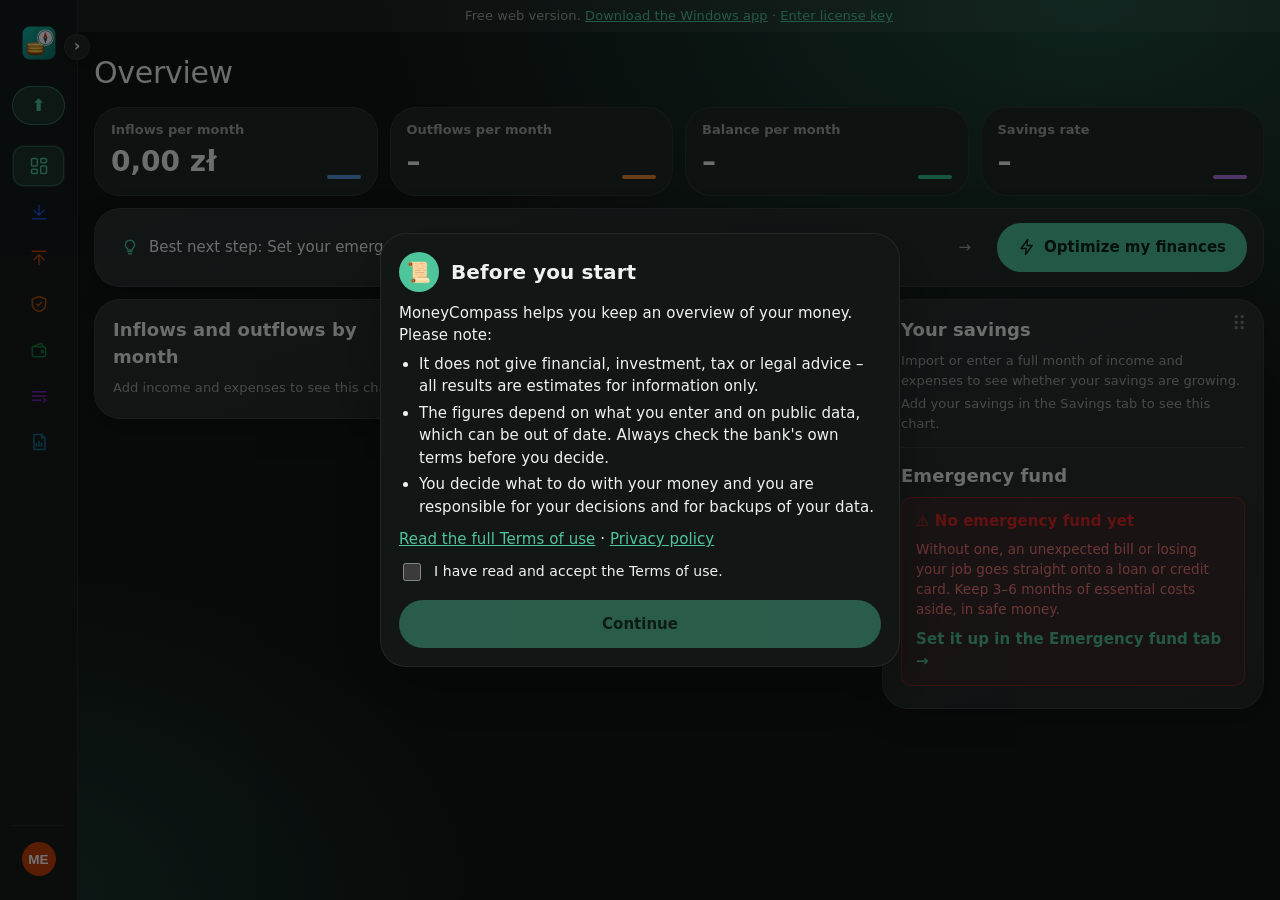
==== commit 24cc7aa0: "Build 71: light mode for old/weak Android devices; lock screen hides the app instead of blurring Co-" ====
--- a/docs/app/index.html
+++ b/docs/app/index.html
@@ -13,6 +13,19 @@
 <meta name="mobile-web-app-capable" content="yes">
 <meta name="apple-mobile-web-app-status-bar-style" content="default">
 <meta name="apple-mobile-web-app-title" content="MoneyCompass">
+<script>
+// Light mode for older or weaker phones: no blur, no fixed background, lighter shadows. Heavy graphics effects can make
+// Chrome close by itself on old Android phones (e.g. Android 8). Force it with ?lite=1, switch it off with ?lite=0.
+(function () {
+  try {
+    var q = location.search.match(/[?&]lite=([01])/), v = q ? q[1] : localStorage.getItem("mc-lite");
+    if (q) localStorage.setItem("mc-lite", q[1]);
+    var m = navigator.userAgent.match(/Android (\d+)/), old = m && +m[1] <= 9;
+    var weak = (navigator.deviceMemory && navigator.deviceMemory <= 2) || (m && navigator.hardwareConcurrency && navigator.hardwareConcurrency <= 4 && navigator.deviceMemory && navigator.deviceMemory <= 3);
+    if (v === "1" || (v !== "0" && (old || weak))) document.documentElement.classList.add("lite");
+  } catch (e) { document.documentElement.classList.add("lite"); }
+})();
+</script>
 <link rel="stylesheet" href="app.css">
 </head>
 <body>
--- a/docs/app/app.css
+++ b/docs/app/app.css
@@ -4,13 +4,6 @@
   --accent: #0F766E; --goals: #0E7490; --field: #FFFFFF; --soft: #F9FAFB; --tabbar: rgba(255,255,255,.85);
   color-scheme: light;
 }
-:root[data-theme="dark"] {
-  --page: #0F172A; --card: #1E293B; --border: #334155; --ink: #F1F5F9; --muted: #94A3B8;
-  --primary: #14B8A6; --good: #4ADE80; --warn: #FBBF24; --bad: #F87171; --grid: #334155;
-  --goals: #22D3EE; --field: #0F172A; --soft: #172033; --tabbar: rgba(17,24,39,.9);
-  color-scheme: dark;
-}
-:root[data-theme="colourful"] { --page: color-mix(in srgb, var(--accent) 12%, #ffffff); --soft: color-mix(in srgb, var(--accent) 6%, #ffffff); }
 
 * { box-sizing: border-box; }
 html, body { margin: 0; }
@@ -41,7 +34,6 @@
 .avatar { display: inline-grid; place-items: center; border-radius: 50%; color: #fff; font-weight: 800; object-fit: cover; vertical-align: middle; }
 .free-bar { text-align: center; font-size: 13px; padding: 6px 12px; background: color-mix(in srgb, var(--primary) 12%, var(--card)); color: var(--ink); }
 @media (max-width: 1500px) { .act span { display: none; } }
-:root[data-theme="dark"] .tab { filter: brightness(1.7) saturate(.9); }
 @media (max-width: 720px) {
   .top { flex-wrap: wrap; padding: 6px 10px 0; }
   .brand span { display: none; }
@@ -68,7 +60,6 @@
 .tiles { display: grid; grid-template-columns: repeat(4, 1fr); gap: 12px; }
 @media (max-width: 900px) { .tiles { grid-template-columns: 1fr 1fr; } }
 .tile { text-align: left; border: 1.5px solid var(--t4); background: var(--t3); border-radius: 14px; padding: 12px 14px; cursor: pointer; font: inherit; color: var(--t1); }
-:root[data-theme="dark"] .tile { background: var(--card); color: var(--t2); }
 .tile span { display: block; font-size: 13px; }
 .tile b { display: block; font-size: clamp(18px, 2.4vw, 24px); }
 .tile b.bad { color: var(--bad); }
@@ -213,7 +204,6 @@
 .help-menu button { text-align: left; font: inherit; font-size: 14px; height: 38px; padding: 0 12px; border-radius: 8px; cursor: pointer;
   background: #E5E7EB; color: #1F2937; border: 1px solid #D1D5DB; box-shadow: 0 4px 12px rgba(0,0,0,.15); }
 .help-menu button:hover { background: #D1D5DB; }
-:root[data-theme="dark"] .help-menu button { background: #4B5563; color: #F3F4F6; border-color: #6B7280; }
 .help-shield { position: fixed; inset: 0; z-index: 30; }
 
 /* The profile opens under the picture at the top right, like Office */
@@ -340,9 +330,6 @@
 .icon-btn.c-repeat { color: #2563EB; opacity: .35; }
 .icon-btn.c-repeat:hover { opacity: .8; background: rgba(37,99,235,.12); }
 .icon-btn.c-repeat.on { opacity: 1; background: rgba(37,99,235,.18); }
-:root[data-theme="dark"] .icon-btn.c-del { color: #F87171; }
-:root[data-theme="dark"] .icon-btn.c-edit { color: #FBBF24; }
-:root[data-theme="dark"] .icon-btn.c-repeat { color: #60A5FA; }
 
 /* Deleted items */
 .bin-card { border-top-color: var(--border) !important; opacity: .95; }
@@ -356,14 +343,12 @@
 .rep-tag { border: 0; background: none; padding: 0 4px; border-radius: 6px; font: inherit; cursor: pointer; color: var(--muted); opacity: .7; }
 .rep-tag:hover { opacity: 1; background: rgba(37,99,235,.12); }
 .rep-tag.on { color: #2563EB; font-weight: 700; opacity: 1; }
-:root[data-theme="dark"] .rep-tag.on { color: #60A5FA; }
 .rep-choices { display: flex; flex-wrap: wrap; gap: 6px; margin: 4px 0 12px; }
 .rep-own { display: flex; align-items: center; gap: 8px; flex-wrap: wrap; }
 .rep-own input { width: 80px; } .rep-own select { width: auto; }
 .icon-btn:disabled { opacity: .35; cursor: default; }
 .icon-btn.c-info { color: #0D9488; opacity: .8; font-weight: 700; font-size: 1.05em; }
 .icon-btn.c-info:hover { opacity: 1; background: rgba(13,148,136,.14); }
-:root[data-theme="dark"] .icon-btn.c-info { color: #2DD4BF; }
 .info-val { font-family: inherit; overflow-wrap: anywhere; text-align: right; }
 .cal-cell.past { opacity: .75; }
 .cal-cell.past .cal-day { font-weight: 500; }
@@ -417,12 +402,11 @@
 .alert p { margin: 6px 0 0; font-size: 13.5px; }
 .alert.bad { background: rgba(220,38,38,.10); border-color: rgba(220,38,38,.45); }
 .alert.bad b { color: #DC2626; }
-:root[data-theme="dark"] .alert.bad b { color: #F87171; }
 .alert-link { display: inline-block; margin-top: 8px; font-weight: 700; color: var(--primary); }
 .alert.warn { background: rgba(217,119,6,.10); border-color: rgba(217,119,6,.5); font-size: 13.5px; }
 .loan-item { align-items: flex-start; }
 .loan-main { flex: 1 1 auto; min-width: 0; display: flex; flex-direction: column; gap: 4px; }
-.loan-main .loan-progress { max-width: 360px; }
+.loan-main .loan-progress { max-width: 360px; flex: none; }   /* in a column a 160px flex-basis became 160px of empty height */
 .loan-main .alert { margin-top: 4px; }
 .loan-preview { font-weight: 600; margin: 4px 0; }
 .past-chips { margin: 0 0 6px; }
@@ -431,7 +415,6 @@
 .alert.good-alert p { margin: 2px 0; font-weight: 600; color: var(--good); }
 .extra-result { margin: 8px 0; }
 .act.data-btn { background: #334155; }
-:root[data-theme="dark"] .act.data-btn { background: #475569; }
 .data-menu { min-width: 260px; }
 .data-menu hr { margin: 4px 6px; }
 .data-menu .mi { display: inline-block; width: 26px; }
@@ -443,7 +426,6 @@
 .filter-bar .check { margin: 0; }
 .filter-result { font-weight: 700; color: var(--primary); margin: 4px 0 8px; }
 .tip-box { position: fixed; z-index: 1000; max-width: 320px; padding: 8px 11px; border-radius: 9px; background: #0F172A; color: #F1F5F9; font-size: 13px; line-height: 1.4; box-shadow: 0 8px 24px rgba(0,0,0,.3); pointer-events: none; }
-:root[data-theme="dark"] .tip-box { background: #F1F5F9; color: #0F172A; }
 .tip-box[hidden] { display: none; }
 svg.donut text { pointer-events: none; }
 /* The Data menu: clearly above the page – its own background, border and shadow; normal text, only Delete in red */
@@ -451,9 +433,6 @@
 .data-menu button { color: inherit; font-weight: 600; display: flex; align-items: center; }
 .data-menu button.danger-item { color: #DC2626; }
 .data-menu .mi { width: 28px; flex: none; }
-:root[data-theme="dark"] .data-menu { --menu-bg: #2B3A52; border-color: rgba(255,255,255,.18); color: #F1F5F9; box-shadow: 0 18px 44px rgba(0,0,0,.6); }
-:root[data-theme="dark"] .data-menu button:hover { background: rgba(255,255,255,.08); }
-:root[data-theme="dark"] .data-menu button.danger-item { color: #F87171; }
 .help-shield:has(+ .data-menu) { background: rgba(0,0,0,.12); }
 /* Inflows and outflows – like the bank's overview */
 .flow-balance { display: flex; flex-direction: column; gap: 2px; margin: 4px 0 12px; }
@@ -466,7 +445,6 @@
 .flow-values { display: grid; grid-template-columns: 1fr 1fr; border: 1px solid var(--border); border-top: 0; border-radius: 0 0 10px 10px; }
 .flow-values b { padding: 10px; font-size: 17px; white-space: nowrap; }
 .flow-values .in { color: #2E9E5B; border-left: 3px solid #2E9E5B; } .flow-values .out { color: #C81E26; text-align: right; border-right: 3px solid #B3131B; }
-:root[data-theme="dark"] .flow-values .in { color: #4ADE80; } :root[data-theme="dark"] .flow-values .out { color: #F87171; }
 .flow-values small { font-weight: 500; opacity: .85; font-size: 13px; }
 .amount-range { display: inline-flex; align-items: center; gap: 4px; } .amount-range input { width: 110px; }
 .terms-list { margin: 6px 0 10px; padding-left: 20px; } .terms-list li { margin: 4px 0; }
@@ -482,31 +460,9 @@
 
 /* ================= Beta design (switch top right): side menu, deep colours ================= */
 .ti, .page-head { display: none; }
-.design-switch { display: flex; align-items: center; gap: 7px; border: 1px solid var(--border); background: var(--card); color: var(--ink); border-radius: 999px; padding: 5px 11px 5px 6px; font: inherit; font-size: 12.5px; font-weight: 700; cursor: pointer; white-space: nowrap; }
-.design-switch .sw { width: 30px; height: 17px; border-radius: 999px; background: #94A3B8; position: relative; transition: background .2s; flex: none; }
-.design-switch .sw::after { content: ""; position: absolute; top: 2px; left: 2px; width: 13px; height: 13px; border-radius: 50%; background: #fff; transition: left .2s; }
-.design-switch.on .sw { background: linear-gradient(90deg, #2EE6A8, #C04BF2); }
-.design-switch.on .sw::after { left: 15px; }
-@media (max-width: 1100px) { .design-switch .sw-l { display: none; } .design-switch { padding: 6px; } }
-.beta-menu { min-width: 300px; }
-.beta-menu .menu-title { font-size: 12px; font-weight: 800; text-transform: uppercase; letter-spacing: .06em; opacity: .7; padding: 4px 10px 6px; }
-.beta-menu button { display: flex; align-items: center; gap: 12px; text-align: left; }
-.beta-menu button small { display: block; font-weight: 400; opacity: .75; font-size: 12px; }
-.beta-menu button i { margin-left: auto; font-style: normal; color: #2EE6A8; font-weight: 800; }
-.swatch { width: 34px; height: 34px; border-radius: 10px; flex: none; border: 1px solid rgba(0,0,0,.15); }
-.swatch.classic { background: linear-gradient(135deg, #F4F6F9 50%, #0F766E 50%); }
-.swatch.navy { background: linear-gradient(135deg, #0A1A4F 45%, #2EE6A8 45% 70%, #D63AF9 70%); }
-.swatch.emerald { background: linear-gradient(135deg, #161B1A 45%, #3FB68E 45% 70%, #8B7CF6 70%); }
-
-/* Colours of the two beta looks */
-:root[data-design="navy"] {
-  --page: #0A1A4F; --card: #10266B; --border: rgba(255,255,255,.09); --ink: #F3F6FF; --muted: #9FB0DD; --grid: rgba(255,255,255,.1);
-  --primary: #2EE6A8; --good: #2EE6A8; --warn: #FFC75A; --bad: #F05BE0; --goals: #D63AF9; --field: #0B1D5A; --soft: #0E2263;
-  --side: #0F2A6E; --hi: #2EE6A8; --hi2: #D63AF9; --chip: rgba(255,255,255,.06); --radius: 16px;
-}
 :root[data-design="emerald"] {
   --page: #121615; --card: #1F2826; --border: rgba(255,255,255,.07); --ink: #EEF3F1; --muted: #9AA9A4; --grid: rgba(255,255,255,.08);
-  --primary: #4FC59B; --good: #4FC59B; --warn: #E9D16A; --bad: #9D8CFF; --goals: #8B7CF6; --field: #171D1C; --soft: #1A2220;
+  --primary: #4FC59B; --good: #4FC59B; --warn: #E9D16A; --bad: #F2777A; --goals: #8B7CF6; --field: #171D1C; --soft: #1A2220;
   --side: #1A2120; --hi: #4FC59B; --hi2: #8B7CF6; --chip: rgba(255,255,255,.05); --radius: 26px;
 }
 :root[data-design="emerald"] body { background: radial-gradient(1200px 700px at 85% 0%, #1E4A3C 0%, transparent 60%), radial-gradient(900px 600px at 0% 100%, #1B3A31 0%, transparent 55%), var(--page); background-attachment: fixed; }
@@ -539,7 +495,7 @@
 :root[data-design] .top { background: color-mix(in srgb, var(--side) 92%, transparent); border-bottom-color: var(--border); }
 :root[data-design] .tab { color: var(--muted); filter: none; opacity: 1; }
 :root[data-design] .tab.active { color: var(--ink); border-bottom-color: var(--hi); }
-@media (min-width: 900px) {
+@media (min-width: 700px) {
   :root[data-design] body { padding-left: 250px; }
   :root[data-design] .top { position: fixed; inset: 0 auto 0 0; width: 250px; flex-direction: column; align-items: stretch; gap: 14px; padding: 26px 18px 18px; background: var(--side); border: 0; border-right: 1px solid var(--border); backdrop-filter: none; overflow-y: auto; }
   :root[data-design="emerald"] .top { background: #161C1B; }
@@ -549,13 +505,10 @@
   :root[data-design] .tab { display: flex; align-items: center; gap: 12px; padding: 10px 14px; border: 1px solid transparent; border-radius: 10px; text-align: left; font-weight: 600; white-space: normal; }
   :root[data-design] .tab .ti { display: inline-flex; color: var(--accent); }
   :root[data-design] .tab:hover { background: var(--chip); color: var(--ink); }
-  :root[data-design="navy"] .tab.active { border-color: rgba(255,255,255,.55); background: rgba(255,255,255,.05); }
   :root[data-design="emerald"] .tab.active { background: var(--hi); color: #0D2B21; border-color: transparent; border-radius: 999px; }
   :root[data-design="emerald"] .tab.active .ti { color: #0D2B21; }
   :root[data-design] .actions { flex-wrap: wrap; gap: 8px; padding-top: 14px; border-top: 1px solid var(--border); }
   :root[data-design] .actions .act span { display: inline; }
-  :root[data-design] .design-switch { order: 9; width: 100%; justify-content: flex-start; background: transparent; border-color: transparent; color: var(--muted); padding: 8px 6px; }
-  :root[data-design] .design-switch .sw-l { display: inline; }
   :root[data-design] .page-head { display: block; max-width: 1400px; margin: 0 auto; padding: 30px 16px 0; }
   :root[data-design] .page-head h1 { margin: 0; font-size: 34px; font-weight: 600; letter-spacing: -.01em; }
   :root[data-design="emerald"] .page-head h1 { font-size: 42px; font-weight: 500; }
@@ -570,29 +523,27 @@
 
 /* Beta side menu: folded to icons ("auto", opens when pointed at) or kept open ("pinned"), with the small arrow */
 .side-toggle { display: none; }
-@media (min-width: 900px) {
+@media (min-width: 700px) {
   :root[data-design] .top { transition: width .2s ease, box-shadow .2s; overflow-x: hidden; }
   :root[data-design] .side-toggle { display: grid; place-items: center; position: fixed; top: 34px; left: 236px; z-index: 25; width: 26px; height: 26px; border-radius: 50%;
     border: 1px solid var(--border); background: var(--card); color: var(--ink); font: 700 16px/1 system-ui, sans-serif; cursor: pointer; box-shadow: 0 4px 12px rgba(0,0,0,.3); transition: left .2s; padding: 0 0 2px; }
   :root[data-design] .side-toggle:hover { background: var(--hi); color: #0D2B21; }
   :root[data-design][data-side="auto"] body { padding-left: 78px; }
   :root[data-design][data-side="auto"] .side-toggle { left: 64px; }
-  :root[data-design][data-side="auto"] .top:not(:hover) { width: 78px; padding-left: 12px; padding-right: 12px; }
-  :root[data-design][data-side="auto"] .top:hover { box-shadow: 18px 0 40px rgba(0,0,0,.45); z-index: 30; }
-  :root[data-design][data-side="auto"] .top:hover .side-toggle { left: 236px; }
-  :root[data-design][data-side="auto"] .top:not(:hover) .brand span,
-  :root[data-design][data-side="auto"] .top:not(:hover) .tab .tl,
-  :root[data-design][data-side="auto"] .top:not(:hover) .sw-l,
-  :root[data-design][data-side="auto"] .top:not(:hover) .act span,
-  :root[data-design][data-side="auto"] .top:not(:hover) .lang-btn,
-  :root[data-design][data-side="auto"] .top:not(:hover) .data-btn { display: none; }
-  :root[data-design][data-side="auto"] .top:not(:hover) .brand { padding: 0 0 18px; justify-content: center; }
-  :root[data-design][data-side="auto"] .top:not(:hover) .tab { justify-content: center; padding: 10px 0; }
-  :root[data-design][data-side="auto"] .top:not(:hover) .actions { justify-content: center; }
-  :root[data-design][data-side="auto"] .top:not(:hover) .design-switch { justify-content: center; padding: 8px 0; }
+  :root[data-design][data-side="auto"] .top:not(.open) { width: 78px; padding-left: 12px; padding-right: 12px; }
+  :root[data-design][data-side="auto"] .top.open { box-shadow: 18px 0 40px rgba(0,0,0,.45); z-index: 30; }
+  :root[data-design][data-side="auto"] .top.open .side-toggle { left: 236px; }
+  :root[data-design][data-side="auto"] .top:not(.open) .brand span,
+  :root[data-design][data-side="auto"] .top:not(.open) .tab .tl,
+  :root[data-design][data-side="auto"] .top:not(.open) .sw-l,
+  :root[data-design][data-side="auto"] .top:not(.open) .act span,
+  :root[data-design][data-side="auto"] .top:not(.open) .lang-btn,
+  :root[data-design][data-side="auto"] .top:not(.open) .data-btn { display: none; }
+  :root[data-design][data-side="auto"] .top:not(.open) .brand { padding: 0 0 18px; justify-content: center; }
+  :root[data-design][data-side="auto"] .top:not(.open) .tab { justify-content: center; padding: 10px 0; }
+  :root[data-design][data-side="auto"] .top:not(.open) .actions { justify-content: center; }
   :root[data-design] .tab .tl { white-space: nowrap; }
 }
-.swatch.classic-dark { background: linear-gradient(135deg, #0F172A 50%, #14B8A6 50%); }
 .period-line { margin: -4px 0 4px; font-weight: 600; color: var(--ink); font-size: 14px; }
 .sort-other .item { display: flex; align-items: center; justify-content: space-between; gap: 12px; padding: 8px 0; border-bottom: 1px dashed var(--border); }
 .sort-other .item > div { min-width: 0; display: flex; flex-direction: column; }
@@ -601,7 +552,7 @@
 .list.scroll.sort-other { max-height: 60vh; overflow: auto; }
 
 /* ---------- Lock screen (PIN / automatic lock) ---------- */
-body.is-locked #app { filter: blur(18px); pointer-events: none; user-select: none; }
+body.is-locked #app { visibility: hidden; pointer-events: none; user-select: none; }   /* hidden, not blurred: more private, and blur over the whole app crashes some old phones */
 body.is-locked #page { visibility: hidden; }
 .lock-screen { position: fixed; inset: 0; z-index: 1000; display: grid; place-items: center; padding: 16px; background: color-mix(in srgb, var(--page) 82%, transparent); backdrop-filter: blur(6px); }
 .lock-box { width: min(360px, 100%); background: var(--card); border: 1px solid var(--border); border-radius: 20px; padding: 28px 24px; text-align: center; box-shadow: 0 24px 60px rgba(0,0,0,.35); display: flex; flex-direction: column; gap: 12px; align-items: stretch; }
@@ -619,8 +570,6 @@
 
 /* Wave lines on the Overview */
 :root { --w-in: #2E9E5B; --w-out: #C81E26; --w-save: #2563EB; --w-loan: #D97706; }
-:root[data-theme="dark"] { --w-in: #4ADE80; --w-out: #F87171; --w-save: #60A5FA; --w-loan: #FBBF24; }
-:root[data-design="navy"] { --w-in: #2EE6A8; --w-out: #D63AF9; --w-save: #5AA9FF; --w-loan: #FFC75A; }
 :root[data-design="emerald"] { --w-in: #4FC59B; --w-out: #9D8CFF; --w-save: #E9D16A; --w-loan: #F28B6B; }
 .wave-chart { width: 100%; height: auto; display: block; margin-top: 6px; overflow: visible; }
 .wave-line { filter: drop-shadow(0 3px 6px color-mix(in srgb, currentColor 0%, rgba(0,0,0,.18))); }
@@ -630,3 +579,264 @@
 .wave-key i { width: 18px; height: 4px; border-radius: 4px; background: var(--c); }
 .wave-key small { color: var(--muted); font-weight: 500; }
 .wave-key.off { opacity: .45; } .wave-key.off i { background: var(--muted); }
+
+/* Emerald / Navy on phones and small windows: page title on top, tabs as an app-like bottom bar with icons */
+@media (max-width: 699px) {
+  :root[data-design] body { padding-bottom: calc(78px + env(safe-area-inset-bottom)); }
+  :root[data-design] .top { flex-wrap: nowrap; padding: 8px 12px; backdrop-filter: none; background: var(--side); }   /* no backdrop-filter here: it would trap the fixed bottom bar inside the header */
+  :root[data-design] .tabs { position: fixed; left: 0; right: 0; bottom: 0; z-index: 40; order: 0; flex-basis: auto; gap: 2px;
+    background: color-mix(in srgb, var(--side) 96%, transparent); backdrop-filter: blur(12px); border-top: 1px solid var(--border);
+    padding: 6px 8px calc(6px + env(safe-area-inset-bottom)); overflow-x: auto; scroll-snap-type: x proximity; }
+  :root[data-design] .tab { display: flex; flex-direction: column; align-items: center; justify-content: center; gap: 2px; min-width: 70px; padding: 6px 8px;
+    border: 0; border-radius: 16px; font-size: 11px; font-weight: 600; white-space: nowrap; scroll-snap-align: center; }
+  :root[data-design] .tab .ti { display: inline-flex; color: var(--accent); }
+  :root[data-design] .tab .ti svg { width: 22px; height: 22px; }
+  :root[data-design] .tab.active { color: var(--ink); background: rgba(255,255,255,.07); }
+  :root[data-design="emerald"] .tab.active { background: var(--hi); color: #0D2B21; }
+  :root[data-design="emerald"] .tab.active .ti { color: #0D2B21; }
+  :root[data-design] .page-head { display: block; padding: 16px 16px 0; }
+  :root[data-design] .page-head h1 { margin: 0; font-size: 28px; font-weight: 500; letter-spacing: -.01em; }
+  :root[data-design] #page { padding-top: 12px; }
+  :root[data-design] .help-fab { bottom: calc(86px + env(safe-area-inset-bottom)); }
+  :root[data-design] .guide-bar { bottom: calc(86px + env(safe-area-inset-bottom)); }
+  :root[data-design] .brand span { display: none; }
+  :root[data-design] .actions { margin-left: auto; }
+  :root[data-design] .tabs { justify-content: safe center; }
+}
+.rec-filter { display: flex; flex-wrap: wrap; gap: 6px; margin: 8px 0 10px; }
+.rec-month { border-top: 1px solid var(--border); }
+.rec-month > summary { display: flex; justify-content: space-between; align-items: center; gap: 10px; padding: 10px 2px; cursor: pointer; list-style: none; }
+.rec-month > summary::-webkit-details-marker { display: none; }
+.rec-month > summary::before { content: "▸"; color: var(--muted); margin-right: 6px; transition: transform .15s; }
+.rec-month[open] > summary::before { transform: rotate(90deg); }
+.rec-month > summary b:first-of-type { margin-right: auto; }
+.check.small { font-size: 13px; margin-top: 6px; }
+.income-span .two { align-items: start; }
+/* With the side menu, the profile button is at the bottom left: open the profile panel next to it */
+@media (min-width: 700px) {
+  :root[data-design] .popup-back.anchor-top-right { place-items: end start; padding: 12px 12px 16px 92px; }
+  :root[data-design][data-side="pinned"] .popup-back.anchor-top-right { padding-left: 262px; }
+  :root[data-design] .anchor-top-right .popup { transform-origin: bottom left; max-height: calc(100vh - 28px); }
+}
+.real-rate { display: grid; grid-template-columns: 1fr 1fr; gap: 12px; margin: 6px 0 4px; }
+.real-rate > div { background: var(--soft); border: 1px solid var(--border); border-radius: 16px; padding: 12px 14px; }
+.real-rate span { display: block; font-size: 13px; color: var(--muted); }
+.real-rate b { font-size: 30px; font-weight: 600; }
+.rate-table { width: 100%; border-collapse: collapse; font-size: 14px; }
+.rate-table th, .rate-table td { text-align: right; padding: 7px 8px; border-bottom: 1px solid var(--border); }
+.rate-table th:first-child, .rate-table td:first-child { text-align: left; }
+.rate-table th { color: var(--muted); font-weight: 600; }
+.check-item > summary .icon-btn { margin-left: 8px; }
+.check-item[open] { padding-bottom: 10px; }
+
+/* Compact: less scrolling – tighter spacing everywhere, same font sizes for reading */
+:root[data-design] .grid, :root[data-design] .cols, :root[data-design] .col { gap: 12px; }
+:root[data-design] .card { padding: 16px 18px; }
+:root[data-design] h3 { margin-bottom: 8px; }
+:root[data-design] .hint { margin: 4px 0; }
+:root[data-design] .row { padding: 4px 0; }
+:root[data-design] .field { margin: 6px 0; }
+:root[data-design] input, :root[data-design] select, :root[data-design] textarea { padding: 8px 10px; }
+:root[data-design] .tile { padding: 12px 16px; }
+:root[data-design] .tile b { margin-top: 2px; }
+:root[data-design] .btn.big { padding: 12px; font-size: 18px; }
+:root[data-design] .tip { padding: 9px 14px; }
+:root[data-design] .tiles { gap: 12px; }
+@media (min-width: 700px) {
+  :root[data-design] .page-head { padding-top: 18px; }
+  :root[data-design] .page-head h1 { font-size: 30px; }
+  :root[data-design] #page { padding-top: 12px; }
+}
+@media (max-width: 699px) {
+  :root[data-design] .page-head h1 { font-size: 24px; }
+  :root[data-design] .page-head { padding-top: 10px; }
+  :root[data-design] #page { padding: 8px 10px 90px; }
+  :root[data-design] .card { padding: 14px; }
+}
+:root[data-design] .popup { padding: 18px; }
+/* the button bar reaches the popup edges: its negative margins must match the popup padding, or both scrollbars appear */
+:root[data-design] .popup-buttons { bottom: -18px; margin: 14px -18px -18px; padding: 10px 18px; }
+:root[data-design] .item { padding: 7px 4px; }
+:root[data-design] .advice { padding: 10px 12px; margin: 8px 0; }
+/* Automatic backup: reminder bar under the header, and the status line in Options */
+.backup-bar { display: flex; align-items: center; justify-content: center; flex-wrap: wrap; gap: 8px 12px; font-size: 13px; padding: 7px 14px; margin: 8px 16px 0; border-radius: 12px; background: color-mix(in srgb, var(--primary) 14%, var(--card)); border: 1px solid color-mix(in srgb, var(--primary) 35%, transparent); color: var(--ink); }
+.backup-bar[hidden] { display: none; }
+.backup-bar .btn.small { padding: 4px 12px; }
+.backup-line { font-size: 13px; font-weight: 600; margin: 4px 0; overflow-wrap: anywhere; }
+.small-note { font-size: 13px; margin: 4px 0; }
+.check-item > summary .check-head { display: flex; flex-direction: column; margin-right: auto; min-width: 0; }
+.check-item > summary .check-head b { margin: 0; overflow-wrap: anywhere; }
+.check-item > summary .right { display: flex; flex-direction: column; align-items: flex-end; text-align: right; }
+.check-item .rate-table td, .check-item .rate-table th { padding: 5px 4px; font-size: 13px; }
+/* Scrollbars: invisible until the mouse is over the window, then a thin quiet line (scrolling works the same) */
+* { scrollbar-width: thin; scrollbar-color: transparent transparent; }
+*:hover { scrollbar-color: color-mix(in srgb, var(--muted) 40%, transparent) transparent; }
+/* Savings chart: fixed at the top of the Savings tab */
+.savings-chart { width: 100%; height: auto; display: block; margin-top: 4px; }
+.sav-figures { display: flex; flex-wrap: wrap; gap: 6px 26px; margin: 2px 0 8px; }
+.sav-figures div { display: flex; flex-direction: column; }
+.sav-figures span { font-size: 12px; color: var(--muted); }
+.sav-figures b { font-size: 18px; }
+.wave-key i.dash { background: repeating-linear-gradient(90deg, var(--c) 0 5px, transparent 5px 8px); }
+.sav-ahead { margin-left: auto; display: flex; flex-direction: column; font-size: 12px; color: var(--muted); }
+.sav-ahead select { padding: 4px 8px; font-size: 13px; min-width: 110px; }
+.tip-box { white-space: pre-line; }
+/* Icon picker in the "New category" box */
+.icon-grid { display: grid; grid-template-columns: repeat(auto-fill, minmax(38px, 1fr)); gap: 4px; max-height: 172px; overflow: auto; padding: 2px; }
+.icon-pick { font-size: 20px; height: 38px; border-radius: 10px; border: 1px solid transparent; background: var(--soft); cursor: pointer; padding: 0; }
+.icon-pick:hover { border-color: var(--border); }
+.icon-pick.on { border-color: var(--primary); background: color-mix(in srgb, var(--primary) 22%, var(--soft)); }
+/* Category picker with search */
+.cat-pop { position: fixed; z-index: 400; background: var(--card); border: 1px solid var(--border); border-radius: 14px; box-shadow: 0 16px 40px rgba(0,0,0,.35); padding: 8px; display: flex; flex-direction: column; gap: 6px; max-height: min(360px, 60vh); }
+.cat-pop .cat-search { width: 100%; padding: 8px 10px; border-radius: 10px; }
+.cat-list { overflow: auto; display: flex; flex-direction: column; }
+.cat-opt { text-align: left; background: none; border: 0; color: var(--ink); font: inherit; padding: 7px 10px; border-radius: 8px; cursor: pointer; }
+.cat-opt:hover, .cat-opt.act { background: var(--soft); }
+.cat-opt.cur { color: var(--primary); font-weight: 600; }
+.cat-opt.new { color: var(--primary); border-top: 1px solid var(--border); border-radius: 0 0 8px 8px; margin-top: 2px; }
+/* ---------- Import: the big button at the top of the side menu, the page-header button, dropping a file ---------- */
+.import-btn { display: flex; align-items: center; justify-content: center; gap: 8px; border: 0; border-radius: 999px; padding: 10px 16px; cursor: pointer;
+  background: var(--hi, #0F766E); color: #0D2B21; font: inherit; font-weight: 700; font-size: 15px; box-shadow: 0 6px 18px color-mix(in srgb, var(--hi, #0F766E) 30%, transparent); }
+.import-btn:hover { filter: brightness(1.08); }
+.import-btn .ii { font-size: 17px; line-height: 1; }
+@media (min-width: 700px) {
+  :root[data-design] .import-btn { margin: -6px 2px 6px; }
+  :root[data-design][data-side="auto"] .top:not(.open) .import-btn { padding: 10px 0; margin: -6px 0 6px; }
+  :root[data-design][data-side="auto"] .top:not(.open) .import-btn .il { display: none; }
+  :root[data-design] .actions .act.data-btn { padding: 6px 9px; font-size: 12px; background: var(--chip); color: var(--muted); }
+}
+@media (max-width: 699px) {
+  .import-btn { padding: 8px 12px; font-size: 13px; margin-left: 8px; }
+  .import-btn .il { display: none; }
+}
+.page-head { display: flex !important; align-items: center; justify-content: space-between; gap: 12px; flex-wrap: wrap; }
+.head-import { flex: none; }
+@media (max-width: 699px) { .head-import { display: none; } }
+/* Dropping a CSV file onto the app */
+body.drop-on::after { content: "⬆"; position: fixed; inset: 12px; z-index: 2000; border: 3px dashed var(--hi, #0F766E); border-radius: 22px;
+  background: color-mix(in srgb, var(--page, #000) 70%, transparent); display: grid; place-items: center; font-size: 64px; color: var(--hi, #0F766E); pointer-events: none; }
+/* "What kind of statement is this?" */
+.kind-choice { display: grid; gap: 10px; margin: 6px 0 4px; }
+.kind-btn { display: grid; grid-template-columns: 40px 1fr; grid-template-rows: auto auto; column-gap: 10px; text-align: left; align-items: center; padding: 12px 14px;
+  border-radius: 14px; border: 1px solid var(--border); background: var(--soft); color: var(--ink); font: inherit; cursor: pointer; }
+.kind-btn span { grid-row: span 2; font-size: 26px; text-align: center; }
+.kind-btn small { color: var(--muted); }
+.kind-btn:hover { border-color: var(--hi, #0F766E); }
+.head-import[hidden] { display: none !important; }
+/* Reports tab */
+.rep-parts { display: grid; grid-template-columns: repeat(auto-fill, minmax(190px, 1fr)); gap: 0 14px; margin: 6px 0 8px; }
+.rep-parts .check { margin: 0; padding: 5px 0; }
+.rep-parts .check span { display: flex; justify-content: space-between; gap: 8px; width: 100%; }
+.rep-parts .check em { font-style: normal; }
+.rep-parts .check small { flex: none; }
+.rep-parts .check.off { opacity: .5; }
+.rep-export .btn { text-align: left; }
+.rep-figures b { font-size: 17px; }
+/* Bottom of the side menu: the round profile photo and, in the installed app, a matching round close button */
+.profile-btn .avatar, .profile-btn img.avatar { border-radius: 50% !important; }
+.actions .act.exit { width: 36px; height: 36px; padding: 0; border-radius: 50%; justify-content: center; background: var(--chip, #334155); color: var(--muted, #cbd5e1); font-size: 16px; }
+.actions .act.exit:hover { background: color-mix(in srgb, var(--bad, #B91C1C) 30%, var(--chip, #334155)); color: #fff; }
+@media (min-width: 700px) { :root[data-design] .actions { justify-content: space-between; align-items: center; } }
+/* Profile row at the bottom of the side menu, and its menu */
+.me-row { display: flex; align-items: center; gap: 10px; width: 100%; padding: 6px 8px; border-radius: 14px !important; background: none; color: var(--ink); text-align: left; }
+.me-row:hover { background: var(--chip); }
+.me-text { display: flex; flex-direction: column; min-width: 0; flex: 1; line-height: 1.25; }
+.me-text b { font-size: 14px; overflow: hidden; text-overflow: ellipsis; white-space: nowrap; }
+.me-badge { align-self: flex-start; font-size: 10.5px; font-weight: 700; padding: 1px 7px; border-radius: 999px; margin-top: 2px; }
+.me-badge.pro { background: color-mix(in srgb, var(--hi, #0F766E) 22%, transparent); color: var(--hi, #0F766E); }
+.me-badge.demo { background: var(--chip); color: var(--muted); }
+.me-more { color: var(--muted); font-size: 18px; flex: none; }
+.me-menu { min-width: 230px; }
+.me-lang { display: flex; align-items: center; gap: 6px; padding: 6px 12px; }
+.me-lang .chip { padding: 3px 9px; font-size: 12px; }
+@media (min-width: 700px) {
+  :root[data-design] .actions { padding-top: 10px; }
+  :root[data-design][data-side="auto"] .top:not(.open) .me-text,
+  :root[data-design][data-side="auto"] .top:not(.open) .me-more { display: none; }
+  :root[data-design][data-side="auto"] .top:not(.open) .me-row { justify-content: center; padding: 6px 0; }
+}
+@media (max-width: 699px) { .me-row { width: auto; padding: 0; } .me-text, .me-more { display: none; } }
+/* Help, guide and About are in the profile menu: no floating ? button over the page */
+.help-fab { display: none !important; }
+/* Import: soft green outline, so only the page you are on is solid green */
+.import-btn { background: color-mix(in srgb, var(--hi, #0F766E) 14%, transparent); color: var(--hi, #0F766E); border: 1px solid color-mix(in srgb, var(--hi, #0F766E) 45%, transparent); box-shadow: none; }
+.import-btn:hover { background: color-mix(in srgb, var(--hi, #0F766E) 24%, transparent); filter: none; }
+/* Selected page in the menu: a soft green tint, white text, green icon (not a solid green pill) */
+:root[data-design="emerald"] .tab.active { background: color-mix(in srgb, var(--hi) 15%, transparent) !important; color: var(--ink) !important; box-shadow: inset 0 0 0 1px color-mix(in srgb, var(--hi) 30%, transparent); }
+:root[data-design="emerald"] .tab.active .ti { color: var(--hi) !important; }
+@media (min-width: 700px) { :root[data-design="emerald"] .tab.active { border-radius: 12px; } }
+/* Savings chart: flatter, text stays readable */
+.savings-chart .axis { font-size: 15px; }
+@media (max-width: 699px) { .savings-chart .axis { font-size: 13px; } }
+/* Columns end level: the last card of each column stretches to the bottom of the tallest one (no empty holes) */
+.cols { align-items: stretch; }
+.cols > .col { display: flex; flex-direction: column; }
+.cols > .col > .card:last-child { flex: 1 1 auto; }
+.cols > .col > .card.no-stretch:last-child { flex: 0 0 auto; }
+/* Menu order (Pro): drag in the side menu, or ▲▼ in Options */
+.tab-order .item { display: flex; align-items: center; justify-content: space-between; padding: 4px 2px; }
+.tab-arrows { display: flex; gap: 4px; }
+.tab-arrows .icon-btn:disabled { opacity: .25; cursor: default; }
+.tab.dragging-tab { opacity: .45; }
+.tab.drop-tab { box-shadow: inset 0 2px 0 var(--hi, #0F766E) !important; }
+
+/* Soft money colours (statement analyses): green in, red out, grey for nothing. Mixed with the text colour so they stay calm. */
+:root { --in: color-mix(in srgb, var(--good) 78%, var(--ink, #111)); --out: color-mix(in srgb, var(--bad) 78%, var(--ink, #111)); --low: color-mix(in srgb, var(--warn) 70%, var(--ink, #111)); }
+:root[data-design] { --in: color-mix(in srgb, var(--good) 72%, var(--ink)); --out: color-mix(in srgb, var(--bad) 72%, var(--ink)); --low: color-mix(in srgb, var(--warn) 65%, var(--ink)); }
+.row.in b, td.in, b.in { color: var(--in); } .row.out b, td.out, b.out { color: var(--out); } b.low, .row.low b { color: var(--low); }
+.row.nil b, td.nil { color: var(--muted); font-weight: 500; }
+.row.strong b { font-weight: 700; }
+
+/* ---------- Overview: one calm "for you" card, ⓘ explanations ---------- */
+.next-card { display: flex; align-items: center; gap: 16px; padding: 14px 16px !important; }
+.next-card .next-list { flex: 1; display: flex; flex-direction: column; gap: 4px; min-width: 0; }
+.next-item { display: flex; align-items: center; gap: 10px; width: 100%; text-align: left; background: none; border: 0; color: var(--ink); font: inherit; font-size: 15px; padding: 8px 10px; border-radius: 12px; cursor: pointer; }
+.next-item:hover { background: var(--chip, rgba(0,0,0,.04)); }
+.next-item svg { flex: none; color: var(--primary); }
+.next-item.warn svg { color: var(--warn); }
+.next-item span { flex: 1; }
+.next-item i { font-style: normal; color: var(--muted); }
+.next-opt { display: inline-flex; align-items: center; gap: 8px; white-space: nowrap; padding: 12px 20px; }
+.next-card.no-sugg { justify-content: flex-end; }
+@media (max-width: 640px) { .next-card { flex-direction: column; align-items: stretch; } .next-opt { justify-content: center; } }
+.i-tip { display: inline-flex; align-items: center; justify-content: center; width: 18px; height: 18px; margin-left: 4px; font-size: 13px; font-weight: 500; color: var(--muted); cursor: help; vertical-align: 2px; border-radius: 50%; }
+.i-tip:hover, .i-tip:focus { color: var(--primary); outline: none; }
+.i-pop { z-index: 9999; white-space: pre-line; }
+.tip-box { white-space: pre-line; }
+.wave-head { display: flex; align-items: baseline; justify-content: space-between; gap: 8px 14px; flex-wrap: wrap; margin-bottom: 8px; }
+.wave-head h3 { margin: 0; }
+
+/* ---------- Personal plan: health check, line icons, insight type ---------- */
+.advice.info { color: #60A5FA; }
+:root[data-design] .advice.info { color: color-mix(in srgb, #60A5FA 75%, var(--ink)); }
+.advice .adv-title { display: flex; align-items: center; gap: 8px; }
+.advice .adv-ic { display: inline-flex; flex: none; color: inherit; }
+.advice b.adv-title { color: var(--ink); }
+.advice .adv-ic svg { color: currentColor; }
+.advice.bad .adv-ic { color: var(--bad); } .advice.primary .adv-ic { color: var(--primary); } .advice.good .adv-ic { color: var(--good); } .advice.warn .adv-ic { color: var(--warn); } .advice.info .adv-ic { color: #60A5FA; }
+.health { display: flex; flex-direction: column; }
+.h-row { display: grid; grid-template-columns: 14px 1fr auto auto; align-items: center; gap: 4px 12px; padding: 8px 0; border-bottom: 1px solid var(--border); }
+.h-row:last-child { border-bottom: 0; }
+.h-dot { width: 10px; height: 10px; border-radius: 50%; background: var(--muted); }
+.h-dot.good { background: var(--in, var(--good)); } .h-dot.warn { background: var(--low, var(--warn)); } .h-dot.bad { background: var(--out, var(--bad)); }
+.h-val.warn { color: var(--low, var(--warn)); } .h-val.bad { color: var(--out, var(--bad)); }
+.h-aim { color: var(--muted); font-size: 12.5px; text-align: right; white-space: nowrap; }
+@media (max-width: 640px) { .h-row { grid-template-columns: 14px 1fr auto; } .h-aim { grid-column: 2 / -1; text-align: left; min-width: 0; } }
+
+/* Imported inflows: the bank's long text on its own line (2 lines at most), the choice below it – a much shorter list */
+.rec-item { flex-wrap: wrap; row-gap: 6px; }
+.rec-item > div:first-child { flex: 1 1 100%; min-width: 0; }
+.rec-desc { display: -webkit-box; -webkit-line-clamp: 2; -webkit-box-orient: vertical; overflow: hidden; word-break: break-word; }
+.rec-ctl { display: flex; align-items: center; gap: 6px; margin-left: auto; }
+.rec-ctl select { min-width: 190px; }
+
+.laying .cols { align-items: start !important; }
+.laying .cols > .col > .card:last-child { flex: 0 0 auto !important; }
+
+/* ---------- Light mode (old or weak phones, ?lite=1): no blur, no fixed background, light shadows ---------- */
+html.lite *, html.lite *::before, html.lite *::after { backdrop-filter: none !important; -webkit-backdrop-filter: none !important; filter: none !important; }
+html.lite body, html.lite[data-design] body { background-attachment: scroll !important; }
+html.lite[data-design="emerald"] body { background: var(--page) !important; }
+html.lite .card, html.lite[data-design] .card, html.lite .tile, html.lite .popup, html.lite .box { box-shadow: none !important; }
+html.lite .lock-screen { background: var(--page) !important; }
+html.lite[data-design] .tabs, html.lite .top { background: var(--side, #1A2120) !important; }
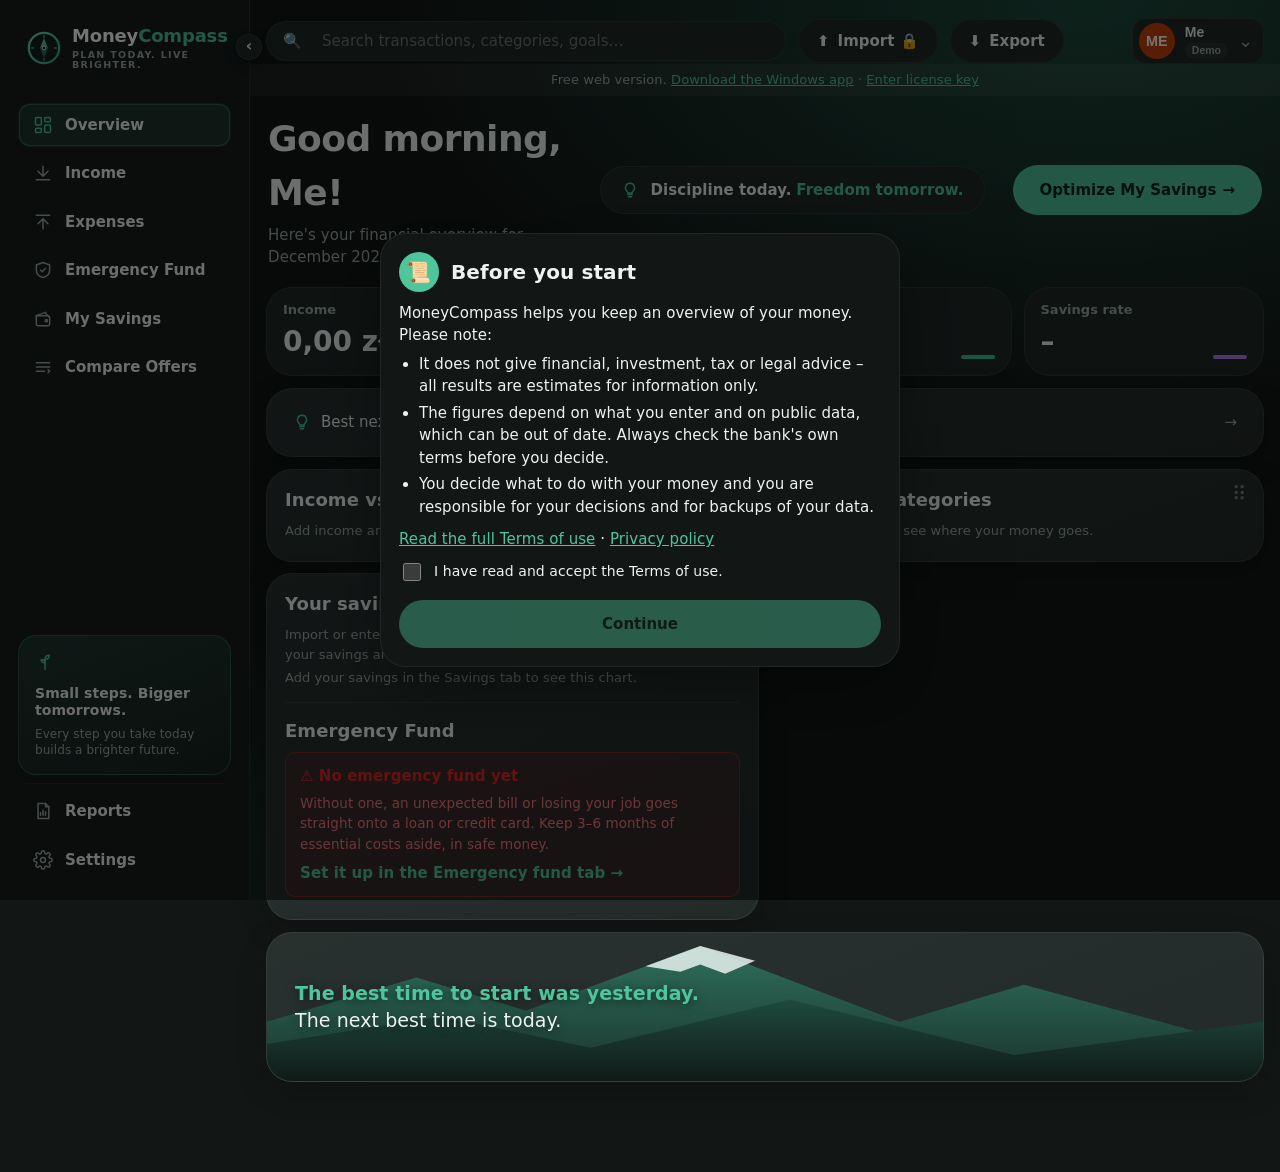
==== commit 90e14c1f: "New Overview look: compass logo, fixed sidebar with Reports/Settings, top bar, greeting, KPI deltas " ====
--- a/docs/app/index.html
+++ b/docs/app/index.html
@@ -5,7 +5,7 @@
 <meta name="viewport" content="width=device-width, initial-scale=1, viewport-fit=cover">
 <title>MoneyCompass</title>
 <meta name="robots" content="noindex">
-<link rel="icon" href="../logo.svg" type="image/svg+xml">
+<link rel="icon" href="brand.svg" type="image/svg+xml">
 <link rel="manifest" href="manifest.webmanifest">
 <meta name="theme-color" content="#121615">
 <link rel="apple-touch-icon" href="icons/apple-touch-icon.png">
--- a/docs/app/app.css
+++ b/docs/app/app.css
@@ -669,8 +669,9 @@
 .check-item > summary .right { display: flex; flex-direction: column; align-items: flex-end; text-align: right; }
 .check-item .rate-table td, .check-item .rate-table th { padding: 5px 4px; font-size: 13px; }
 /* Scrollbars: invisible until the mouse is over the window, then a thin quiet line (scrolling works the same) */
-* { scrollbar-width: thin; scrollbar-color: transparent transparent; }
-*:hover { scrollbar-color: color-mix(in srgb, var(--muted) 40%, transparent) transparent; }
+/* No scrollbars anywhere (scrolling with wheel, touchpad, finger and keys still works) */
+html, body, * { scrollbar-width: none !important; -ms-overflow-style: none; }
+*::-webkit-scrollbar, html::-webkit-scrollbar, body::-webkit-scrollbar { display: none !important; width: 0 !important; height: 0 !important; }
 /* Savings chart: fixed at the top of the Savings tab */
 .savings-chart { width: 100%; height: auto; display: block; margin-top: 4px; }
 .sav-figures { display: flex; flex-wrap: wrap; gap: 6px 26px; margin: 2px 0 8px; }
@@ -840,3 +841,220 @@
 html.lite .card, html.lite[data-design] .card, html.lite .tile, html.lite .popup, html.lite .box { box-shadow: none !important; }
 html.lite .lock-screen { background: var(--page) !important; }
 html.lite[data-design] .tabs, html.lite .top { background: var(--side, #1A2120) !important; }
+
+/* Long help texts: 2 lines with "…", click for all of it */
+.hint.fold:not(.unfold) { display: -webkit-box; -webkit-line-clamp: 2; -webkit-box-orient: vertical; overflow: hidden; cursor: pointer; }
+.hint.fold { cursor: pointer; }
+.hint.fold:not(.unfold):hover { color: var(--ink); }
+
+.sav-bars .mb .sav { background: var(--w-save, #E9D16A); opacity: .9; }
+.sav-bars { height: 112px; margin-top: 18px; }
+.sav-bars .mb { height: 104px; max-width: 54px; gap: 2px; }
+.sav-bars .mb em { font-style: normal; font-size: 10.5px; font-weight: 600; color: var(--ink); opacity: .85; white-space: nowrap; }
+.sav-bars .mb .stack { display: flex; flex-direction: column; overflow: hidden; opacity: 1; background: none; }
+.sav-bars .mb .stack b { display: block; min-height: 2px; opacity: .85; }
+.sav-bars .mb small.up { color: var(--in); }
+.sav-bars .mb small.down { color: var(--out); }
+.sav-bars .mb-label { top: -16px; }
+.sav-pick { display: flex; flex-wrap: wrap; gap: 6px; margin: 10px 0 2px; }
+.sav-chip { display: inline-flex; align-items: center; gap: 6px; padding: 3px 10px; border-radius: 999px; border: 1px solid var(--border); background: transparent; color: var(--muted); font: inherit; font-size: 12px; cursor: pointer; }
+.sav-chip i { width: 8px; height: 8px; border-radius: 50%; background: var(--c); }
+.sav-chip.on { color: var(--ink); border-color: var(--primary); background: rgba(52,211,153,.12); }
+
+/* ---------- Investments (module, in development) ---------- */
+.beta-tag { display: inline-block; font-size: 10.5px; font-weight: 700; letter-spacing: .03em; padding: 1px 7px; border-radius: 999px; background: color-mix(in srgb, var(--warn) 22%, transparent); color: var(--warn); vertical-align: 2px; }
+.soon-tag { display: inline-block; font-size: 12px; font-weight: 700; padding: 2px 9px; border-radius: 999px; background: color-mix(in srgb, var(--warn) 18%, transparent); color: var(--warn); margin-bottom: 6px; }
+.inv-beta { margin-bottom: 12px; }
+.inv-head { display: flex; align-items: center; justify-content: space-between; gap: 8px; }
+.inv-head h3 { margin: 0; }
+.inv-kind { font-size: 12px; color: var(--muted); border: 1px solid var(--border); border-radius: 999px; padding: 2px 10px; }
+.inv-result { display: flex; align-items: center; justify-content: space-between; gap: 10px; margin: 6px 0 8px; }
+.inv-result > div { display: flex; flex-direction: column; }
+.inv-result span { color: var(--muted); font-size: 13px; }
+.inv-result b { font-size: 26px; } .inv-result.big b { font-size: 30px; }
+.inv-result b.in { color: var(--in); } .inv-result b.out { color: var(--out); }
+.trend { font-size: 13px; font-weight: 700; padding: 4px 10px; border-radius: 999px; background: var(--chip, rgba(0,0,0,.05)); color: var(--muted); white-space: nowrap; }
+.trend.up { color: var(--in); background: color-mix(in srgb, var(--good) 14%, transparent); }
+.trend.down { color: var(--out); background: color-mix(in srgb, var(--bad) 14%, transparent); }
+.inv-card .facts { margin: 8px 0; }
+.inv-head { padding-right: 30px; }
+.inv-form .buttons { flex-wrap: nowrap; gap: 8px; }
+.three { display: grid; grid-template-columns: 1fr 1fr 1fr; gap: 10px; }
+@media (max-width: 640px) { .three { grid-template-columns: 1fr 1fr; } }
+.inv-spark { width: 100%; height: 60px; display: block; margin: 4px 0 8px; }
+.inv-spark .line { fill: none; stroke-width: 2; vector-effect: non-scaling-stroke; }
+.inv-spark.up .line { stroke: var(--in, #4FC59B); } .inv-spark.down .line { stroke: var(--out, #F2777A); }
+.inv-spark.up .fill { fill: color-mix(in srgb, var(--good) 14%, transparent); } .inv-spark.down .fill { fill: color-mix(in srgb, var(--bad) 14%, transparent); }
+.inv-asset .right { display: flex; flex-direction: column; align-items: flex-end; }
+.inv-more { margin-top: 8px; }
+.inv-more > summary { cursor: pointer; color: var(--primary); font-weight: 600; padding: 6px 0; }
+.inv-alert { margin: 8px 0; }
+.inv-rules { margin: 8px 0; padding-left: 18px; font-size: 13.5px; color: var(--ink); }
+.inv-rules li { margin: 4px 0; }
+.inv-add > summary { color: var(--primary); }
+.inv-add[open] > summary { margin-bottom: 6px; }
+
+/* ---------- Import previews: the result on top, saving always visible at the bottom ---------- */
+.import-top { display: flex; flex-wrap: wrap; gap: 10px 28px; align-items: flex-end; padding: 14px 18px; margin: 8px 0 12px; border-radius: 18px;
+  background: color-mix(in srgb, var(--primary) 12%, var(--card)); border: 1px solid color-mix(in srgb, var(--primary) 35%, transparent); }
+.import-top > div { display: flex; flex-direction: column; }
+.import-top span { color: var(--muted); font-size: 13px; }
+.import-top b { font-size: 24px; } .import-top > div:first-child b { font-size: 30px; }
+.import-top b.in { color: var(--in); } .import-top b.out { color: var(--out); }
+.popup-buttons.save-bar { position: sticky; bottom: -18px; z-index: 5; display: flex; flex-wrap: wrap; align-items: flex-end; gap: 10px;
+  background: var(--card, #1F2826); border-top: 1px solid var(--border); box-shadow: 0 -8px 20px rgba(0,0,0,.18); }
+.save-bar .field { margin: 0; min-width: 180px; } .save-bar .save-gap { flex: 1; }
+.save-bar .big-save { padding: 12px 22px; font-size: 16px; }
+@media (max-width: 640px) { .save-bar .field { flex: 1 1 100%; } .save-bar .save-gap { display: none; } .save-bar .btn { flex: 1; } }
+.cat-pop .cat-edit { border-top: 1px solid var(--border); color: var(--primary); font-weight: 600; width: 100%; text-align: left; }
+.item .row-actions { display: flex; gap: 4px; }
+
+/* ---------- Import centre ---------- */
+.import-center .ic-head { display: flex; gap: 14px; align-items: center; margin-bottom: 14px; }
+.import-center .ic-head h2 { margin: 0 0 2px; font-size: 22px; }
+.import-center .ic-head p { margin: 0; }
+.ic-badge { width: 46px; height: 46px; border-radius: 14px; display: grid; place-items: center; font-size: 22px; color: #fff; background: linear-gradient(135deg, #34D399, #0F766E); flex: none; box-shadow: 0 6px 18px rgba(15,118,110,.35); }
+.ic-drop { display: flex; flex-direction: column; align-items: center; gap: 4px; padding: 26px 16px; border: 2px dashed color-mix(in srgb, var(--primary) 55%, transparent); border-radius: 18px; cursor: pointer; text-align: center;
+  background: color-mix(in srgb, var(--primary) 6%, transparent); transition: background .15s, border-color .15s, transform .15s; }
+.ic-drop:hover, .ic-drop:focus-visible, .ic-drop.over { background: color-mix(in srgb, var(--primary) 14%, transparent); border-color: var(--primary); outline: none; }
+.ic-drop.over { transform: scale(1.01); }
+.ic-drop-icon { font-size: 34px; line-height: 1; margin-bottom: 4px; }
+.ic-drop b { font-size: 16px; }
+.import-center h3.ic-sub { margin: 16px 0 8px; font-size: 13px; text-transform: uppercase; letter-spacing: .06em; color: var(--muted); font-weight: 700; }
+.import-center h3.ic-sub small { text-transform: none; letter-spacing: 0; font-weight: 600; margin-left: 4px; color: var(--primary); }
+.ic-grid.two-up { grid-template-columns: repeat(2, 1fr); }
+.ic-grid.one-up { grid-template-columns: 1fr; }
+.ic-touch { display: none; }
+@media (hover: none) and (pointer: coarse) { .ic-desk { display: none; } .ic-touch { display: inline; } }
+.ic-grid { display: grid; grid-template-columns: repeat(auto-fill, minmax(220px, 1fr)); gap: 10px; }
+.ic-tile { display: grid; grid-template-columns: 40px 1fr; grid-template-rows: 1fr auto; column-gap: 12px; row-gap: 8px; text-align: left; padding: 14px; border-radius: 16px; cursor: pointer; font: inherit; color: var(--ink);
+  background: var(--field); border: 1px solid var(--border); transition: border-color .15s, transform .15s, box-shadow .15s; }
+.ic-tile:hover { border-color: var(--c); transform: translateY(-2px); box-shadow: 0 8px 22px rgba(0,0,0,.18); }
+.ic-icon { grid-row: span 2; width: 40px; height: 40px; border-radius: 12px; display: grid; place-items: center; font-size: 19px; font-weight: 800; color: #fff; background: var(--c); }
+.ic-text { display: flex; flex-direction: column; gap: 3px; }
+.ic-text b { font-size: 14.5px; line-height: 1.25; }
+.ic-text small { color: var(--muted); font-size: 12.5px; line-height: 1.35; }
+.ic-to { justify-self: start; font-size: 11.5px; font-weight: 700; color: var(--c); background: color-mix(in srgb, var(--c) 14%, transparent); padding: 2px 9px; border-radius: 999px; }
+.ic-note { margin: 14px 0 0; font-size: 12.5px; color: var(--muted); }
+.seg.import-mode { display: inline-flex; gap: 4px; padding: 4px; border-radius: 999px; background: var(--field); border: 1px solid var(--border); margin: 4px 0 8px; flex-wrap: wrap; }
+.seg-btn { border: 0; background: none; font: inherit; font-size: 13px; padding: 6px 14px; border-radius: 999px; cursor: pointer; color: var(--muted); }
+.seg-btn.on { background: var(--primary); color: #fff; font-weight: 700; }
+@media (max-width: 560px) {
+  .ic-grid, .ic-grid.two-up { grid-template-columns: 1fr 1fr; gap: 8px; } .ic-grid.one-up { grid-template-columns: 1fr; }
+  .ic-tile { grid-template-columns: 1fr; padding: 12px; row-gap: 6px; }
+  .ic-icon { grid-row: auto; width: 34px; height: 34px; font-size: 16px; }
+  .ic-text small { display: none; }
+  .ic-drop { padding: 14px 12px; } .ic-drop-icon { font-size: 26px; }
+  .import-center .ic-head p { display: none; }
+}
+
+/* ---------- Getting started guide (two panes) ---------- */
+.g2 .g2-head { display: grid; grid-template-columns: auto 1fr auto; gap: 14px; align-items: center; margin-bottom: 14px; }
+.g2-progress { position: relative; width: 64px; height: 64px; }
+.g2-ring { width: 64px; height: 64px; transform: rotate(-90deg); }
+.g2-ring circle { fill: none; stroke-width: 6; }
+.g2-ring .bg { stroke: color-mix(in srgb, var(--ink) 12%, transparent); }
+.g2-ring .fg { stroke: var(--primary); stroke-linecap: round; transition: stroke-dasharray .5s ease; }
+.g2-ring-text { position: absolute; inset: 0; display: grid; place-items: center; font-size: 14px; }
+.g2-title h2 { margin: 0 0 2px; font-size: 22px; }
+.g2-title p { margin: 0; }
+.g2-lang .lang-chips { display: flex; flex-wrap: wrap; gap: 4px; justify-content: flex-end; }
+.g2-lang .chip { padding: 3px 8px; font-size: 12px; }
+.g2-main { display: grid; grid-template-columns: 220px 1fr; gap: 16px; align-items: start; }
+.g2-nav { display: flex; flex-direction: column; gap: 4px; position: relative; }
+.g2-nav::before { content: ""; position: absolute; left: 23px; top: 22px; bottom: 22px; width: 2px; background: color-mix(in srgb, var(--ink) 12%, transparent); }
+.g2-step { position: relative; display: flex; align-items: center; gap: 12px; padding: 8px 10px; border: 0; border-radius: 14px; background: none; font: inherit; color: var(--ink); text-align: left; cursor: pointer; transition: background .15s; }
+.g2-step:hover { background: color-mix(in srgb, var(--c) 10%, transparent); }
+.g2-step.on { background: color-mix(in srgb, var(--c) 16%, transparent); }
+.g2-dot { position: relative; z-index: 1; flex: none; width: 28px; height: 28px; border-radius: 50%; display: grid; place-items: center; font-size: 13px; font-weight: 800;
+  background: var(--card); color: var(--c); box-shadow: inset 0 0 0 2px var(--c); }
+.g2-step.done .g2-dot { background: var(--c); color: #fff; }
+.g2-step.on .g2-dot { transform: scale(1.12); box-shadow: inset 0 0 0 2px var(--c), 0 0 0 4px color-mix(in srgb, var(--c) 25%, transparent); }
+.g2-step-text { display: flex; flex-direction: column; line-height: 1.2; }
+.g2-step-text b { font-size: 14px; }
+.g2-step-text small { font-size: 11.5px; color: var(--muted); }
+.g2-step.done .g2-step-text small { color: var(--c); font-weight: 700; }
+.g2-panel { border-radius: 18px; padding: 18px 20px; background: linear-gradient(160deg, color-mix(in srgb, var(--c) 14%, transparent), transparent 60%), var(--field);
+  border: 1px solid color-mix(in srgb, var(--c) 35%, transparent); animation: g2in .25s ease; }
+@keyframes g2in { from { opacity: 0; transform: translateY(6px); } to { opacity: 1; transform: none; } }
+.g2-panel-head { display: flex; gap: 14px; align-items: center; }
+.g2-icon { width: 52px; height: 52px; border-radius: 16px; display: grid; place-items: center; font-size: 26px; background: var(--c); box-shadow: 0 8px 20px color-mix(in srgb, var(--c) 40%, transparent); flex: none; }
+.g2-panel-head small { color: var(--muted); font-size: 12px; font-weight: 700; text-transform: uppercase; letter-spacing: .05em; }
+.g2-panel-head h3 { margin: 2px 0 0; font-size: 20px; }
+.g2-why { margin: 12px 0 10px; font-size: 15px; }
+.g2-flash { margin: 0 0 10px; padding: 8px 12px; border-radius: 10px; background: color-mix(in srgb, var(--in, #34D399) 16%, transparent); color: var(--in, #34D399); font-weight: 600; font-size: 14px; animation: g2in .3s ease; }
+.g2-form { padding: 12px 14px; border-radius: 14px; background: var(--card); border: 1px solid var(--border); }
+.g2-form h4 { margin: 0 0 8px; font-size: 13px; color: var(--c); text-transform: uppercase; letter-spacing: .05em; }
+.g2-form .buttons { margin: 8px 0 0; }
+.g2 .g2-panel .btn.main { background: var(--c); }
+.g2-checks { list-style: none; padding: 0; margin: 12px 0 0; display: flex; flex-wrap: wrap; gap: 6px; }
+.g2-checks li { display: inline-flex; align-items: center; gap: 6px; padding: 4px 10px; border-radius: 999px; font-size: 12.5px; color: var(--muted); background: color-mix(in srgb, var(--ink) 6%, transparent); }
+.g2-checks li span { font-weight: 800; }
+.g2-checks li.ok { color: var(--ink); background: color-mix(in srgb, var(--c) 18%, transparent); }
+.g2-checks li.ok span { color: var(--c); }
+.g2-more { display: flex; flex-wrap: wrap; gap: 8px; align-items: center; margin-top: 14px; }
+.g2-more .hint { margin: 0; }
+.g2 .link-btn { background: none; border: 0; color: var(--c); font-weight: 700; padding: 8px 4px; }
+.g2-detail { margin-top: 12px; font-size: 13.5px; color: var(--muted); }
+.g2-detail summary { cursor: pointer; font-weight: 600; }
+.g2-detail p { margin: 6px 0 0; }
+.g2-foot { display: flex; justify-content: space-between; align-items: center; gap: 10px; flex-wrap: wrap; margin-top: 14px; }
+.g2-foot .buttons { margin: 0; }
+@media (max-width: 760px) {
+  .g2 .g2-head { grid-template-columns: auto 1fr; }
+  .g2-lang { grid-column: 1 / -1; } .g2-lang .lang-chips { justify-content: flex-start; }
+  .g2-main { grid-template-columns: 1fr; }
+  .g2-nav { flex-direction: row; overflow-x: auto; gap: 6px; padding-bottom: 2px; }
+  .g2-nav::before { display: none; }
+  .g2-step { flex: none; padding: 6px 10px 6px 6px; }
+  .g2-step-text small { display: none; }
+  .g2-panel { padding: 14px; }
+}
+
+/* ================= MoneyCompass look: Emerald Balanced (sidebar, top bar, Overview) ================= */
+.brand .bt { display: flex; flex-direction: column; line-height: 1.1; }
+.brand .bn { font-size: 18px; font-weight: 800; letter-spacing: -.01em; }
+.brand .bn i { font-style: normal; color: #fff; } .brand .bn b { color: var(--hi); font-weight: 800; }
+.brand small { font-size: 9.5px; font-weight: 700; letter-spacing: .14em; color: var(--muted); margin-top: 4px; }
+.brand img { width: 36px !important; height: 36px !important; } .brand { gap: 10px; padding-right: 22px !important; }
+.topbar { display: flex; align-items: center; gap: 12px; max-width: 1400px; margin: 0 auto; padding: 18px 16px 0; }
+.tb-search { flex: 1; display: flex; align-items: center; gap: 10px; background: var(--card); border: 1px solid var(--border); border-radius: 999px; padding: 0 16px; max-width: 520px; color: var(--muted); }
+.tb-search input { flex: 1; border: 0 !important; background: none !important; padding: 11px 0; color: var(--ink); min-width: 0; outline: none; box-shadow: none; }
+.tb-btn { display: flex; align-items: center; gap: 8px; border: 1px solid var(--border); background: var(--card); color: var(--ink); border-radius: 999px; padding: 10px 18px; font: inherit; font-weight: 600; cursor: pointer; }
+.tb-btn:hover { border-color: var(--hi); color: var(--hi); }
+.topbar .me-row { width: auto; margin-left: auto; padding: 4px 10px 4px 6px; background: var(--card); border: 1px solid var(--border); }
+.topbar .me-text { flex: none; }
+.me-badge.pro { background: none; color: var(--muted); padding: 0; font-weight: 500; font-size: 12px; }
+.side-card { margin-top: auto; padding: 16px; border-radius: 18px; background: linear-gradient(160deg, rgba(79,197,155,.16), rgba(79,197,155,.04)); border: 1px solid rgba(79,197,155,.25); display: flex; flex-direction: column; gap: 6px; }
+.side-card .sc-ic { color: var(--hi); } .side-card b { font-size: 14px; line-height: 1.25; } .side-card small { color: var(--muted); font-size: 12px; line-height: 1.35; }
+.tab-reports { margin-top: 10px; position: relative; }
+.tab-reports::before { content: ""; position: absolute; left: 6px; right: 6px; top: -7px; height: 1px; background: var(--border); }
+@media (min-width: 700px) {
+  :root[data-design][data-side="auto"] .top:not(.open) .side-card, :root[data-design][data-side="auto"] .top:not(.open) .brand small { display: none; }
+  .page-head { display: none !important; }
+  :root[data-design] .tab { color: var(--ink); }
+  :root[data-design] .tab .ti { color: var(--muted); }
+  :root[data-design] .tab.active .ti { color: #0D2B21; }
+}
+@media (max-width: 699px) {
+  .side-card, .tab-settings, .brand small, .tb-search, .tb-l, .tab-reports::before { display: none !important; }
+  .tab-reports { margin: 0; }
+  .topbar { padding: 8px 12px 0; justify-content: flex-end; }
+  .tb-btn { padding: 8px 12px; }
+  .topbar .me-row { margin-left: 0; }
+}
+:root[data-page="overview"] .page-head { display: none !important; }
+/* Overview */
+.ov-hero { display: flex; align-items: center; gap: 18px 28px; flex-wrap: wrap; padding: 4px 2px 6px; }
+.ov-hi { flex: 1 1 260px; } .ov-hi h2 { margin: 0; font-size: clamp(26px, 3.4vw, 36px); font-weight: 600; letter-spacing: -.015em; }
+.ov-hi p { margin: 4px 0 0; color: var(--muted); }
+.ov-quote { display: flex; align-items: center; gap: 12px; padding: 12px 20px; border-radius: 999px; background: var(--card); border: 1px solid var(--border); font-size: 15px; }
+.ov-quote .oq-ic { color: var(--hi); display: inline-flex; } .ov-quote .hl { color: var(--hi); }
+.ov-opt { padding: 13px 26px !important; font-weight: 700; }
+.tile .delta { display: block; font-style: normal; font-weight: 700; font-size: 12.5px; margin-top: 8px; }
+.tile .delta.good { color: var(--hi); } .tile .delta.bad { color: var(--bad); }
+.tile .delta small { display: inline; color: var(--muted); font-weight: 500; font-size: 12px; }
+.ov-peak { position: relative; overflow: hidden; min-height: 150px; display: flex; align-items: center; padding: 0 !important; }
+.ov-peak svg { position: absolute; inset: 0; width: 100%; height: 100%; }
+.ov-peak p { position: relative; margin: 0; padding: 22px 28px; font-size: 19px; line-height: 1.4; text-shadow: 0 2px 10px rgba(0,0,0,.5); }
+.ov-peak p b { color: var(--hi); }
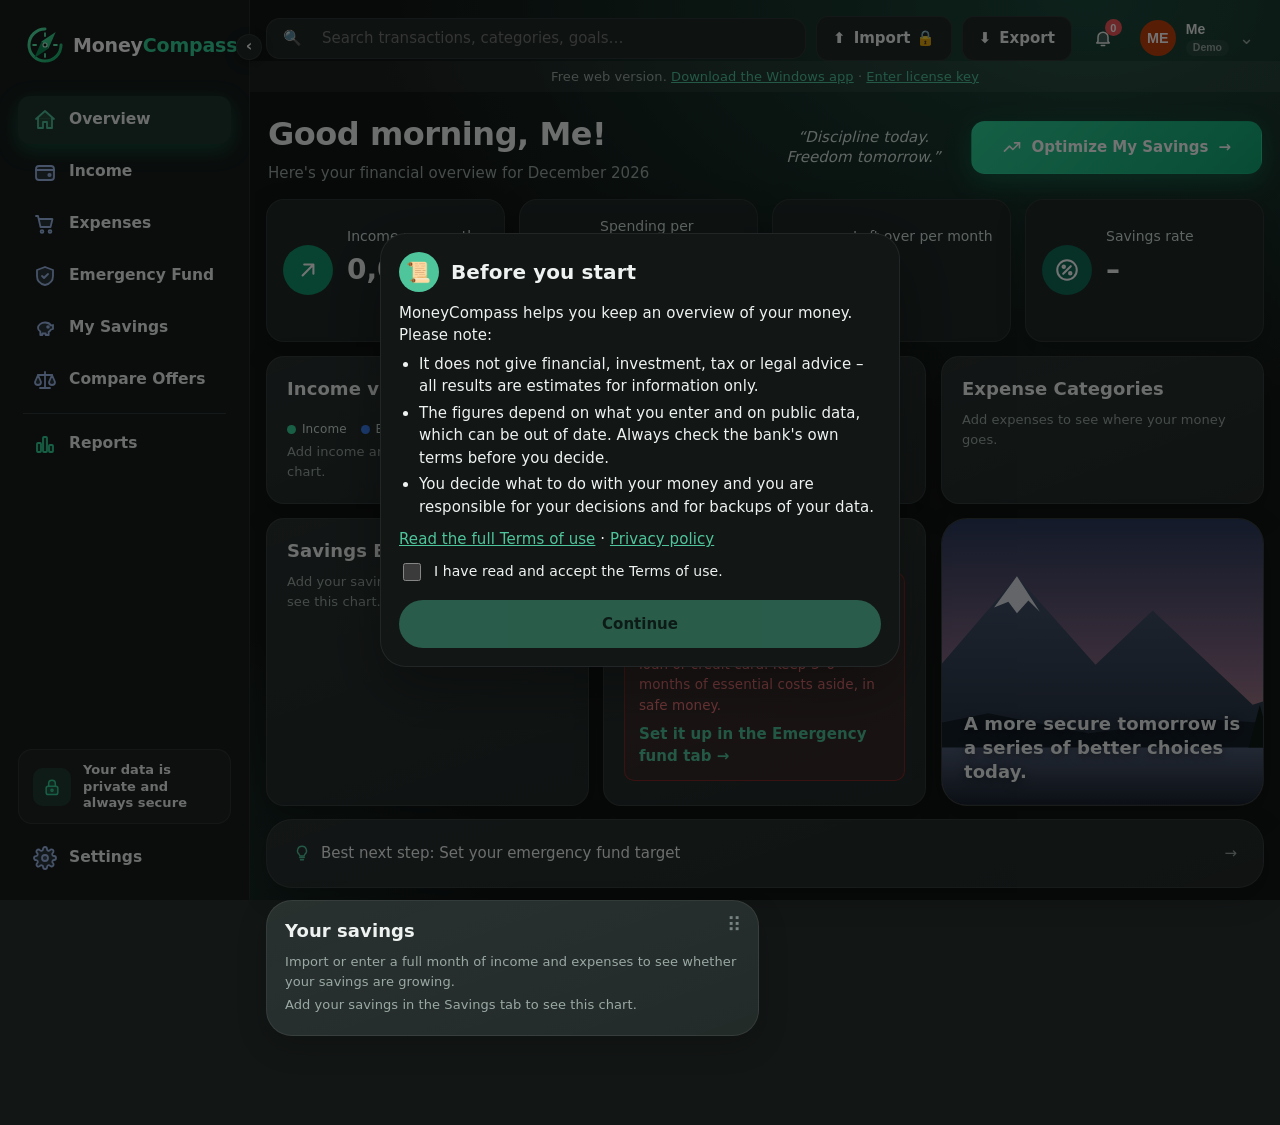
==== commit 099361ac: "Icon URLs versioned so installed apps refresh to the new icon (build 91) Co-Authored-By: Claude Sonn" ====
--- a/docs/app/index.html
+++ b/docs/app/index.html
@@ -8,7 +8,7 @@
 <link rel="icon" href="brand.svg" type="image/svg+xml">
 <link rel="manifest" href="manifest.webmanifest">
 <meta name="theme-color" content="#121615">
-<link rel="apple-touch-icon" href="icons/apple-touch-icon.png">
+<link rel="apple-touch-icon" href="icons/apple-touch-icon.png?v=90">
 <meta name="apple-mobile-web-app-capable" content="yes">
 <meta name="mobile-web-app-capable" content="yes">
 <meta name="apple-mobile-web-app-status-bar-style" content="default">
--- a/docs/app/app.css
+++ b/docs/app/app.css
@@ -1013,48 +1013,101 @@
 
 /* ================= MoneyCompass look: Emerald Balanced (sidebar, top bar, Overview) ================= */
 .brand .bt { display: flex; flex-direction: column; line-height: 1.1; }
-.brand .bn { font-size: 18px; font-weight: 800; letter-spacing: -.01em; }
-.brand .bn i { font-style: normal; color: #fff; } .brand .bn b { color: var(--hi); font-weight: 800; }
-.brand small { font-size: 9.5px; font-weight: 700; letter-spacing: .14em; color: var(--muted); margin-top: 4px; }
-.brand img { width: 36px !important; height: 36px !important; } .brand { gap: 10px; padding-right: 22px !important; }
-.topbar { display: flex; align-items: center; gap: 12px; max-width: 1400px; margin: 0 auto; padding: 18px 16px 0; }
-.tb-search { flex: 1; display: flex; align-items: center; gap: 10px; background: var(--card); border: 1px solid var(--border); border-radius: 999px; padding: 0 16px; max-width: 520px; color: var(--muted); }
-.tb-search input { flex: 1; border: 0 !important; background: none !important; padding: 11px 0; color: var(--ink); min-width: 0; outline: none; box-shadow: none; }
-.tb-btn { display: flex; align-items: center; gap: 8px; border: 1px solid var(--border); background: var(--card); color: var(--ink); border-radius: 999px; padding: 10px 18px; font: inherit; font-weight: 600; cursor: pointer; }
+.brand .bn { font-size: 19px; font-weight: 800; letter-spacing: -.01em; }
+.brand .bn i { font-style: normal; color: #fff; } .brand .bn b { color: #34D399; font-weight: 800; }
+.brand img { width: 38px !important; height: 38px !important; } .brand { gap: 9px; padding-right: 30px !important; }
+.topbar { display: flex; align-items: center; gap: 10px; max-width: 1400px; margin: 0 auto; padding: 16px 16px 0; }
+.tb-search { flex: 1; display: flex; align-items: center; gap: 10px; background: var(--card); border: 1px solid var(--border); border-radius: 14px; padding: 0 16px; max-width: 560px; color: var(--muted); }
+.tb-search input { flex: 1; border: 0 !important; background: none !important; padding: 12px 0; color: var(--ink); min-width: 0; outline: none; box-shadow: none; }
+.tb-btn, .tb-add { display: flex; align-items: center; gap: 8px; border: 1px solid var(--border); background: var(--card); color: var(--ink); border-radius: 12px; padding: 10px 16px; font: inherit; font-weight: 600; cursor: pointer; }
 .tb-btn:hover { border-color: var(--hi); color: var(--hi); }
-.topbar .me-row { width: auto; margin-left: auto; padding: 4px 10px 4px 6px; background: var(--card); border: 1px solid var(--border); }
+.tb-add { background: #34D399; border-color: #34D399; color: #06231A; font-weight: 700; } .tb-add:hover { filter: brightness(1.08); }
+.tb-bell { position: relative; width: 42px; height: 42px; border-radius: 50%; border: 0; background: none; color: var(--ink); display: grid; place-items: center; cursor: pointer; }
+.tb-bell:hover { background: var(--chip); }
+.bell-n { position: absolute; top: 2px; right: 2px; min-width: 17px; height: 17px; border-radius: 9px; background: #F2575A; color: #fff; font-size: 11px; font-weight: 700; display: grid; place-items: center; padding: 0 4px; }
+.bell-menu { width: 280px; padding: 8px 12px !important; } .bell-menu p { margin: 8px 0; font-size: 14px; }
+.topbar .me-row { width: auto; padding: 4px 10px 4px 6px; background: none; border: 0; }
 .topbar .me-text { flex: none; }
-.me-badge.pro { background: none; color: var(--muted); padding: 0; font-weight: 500; font-size: 12px; }
-.side-card { margin-top: auto; padding: 16px; border-radius: 18px; background: linear-gradient(160deg, rgba(79,197,155,.16), rgba(79,197,155,.04)); border: 1px solid rgba(79,197,155,.25); display: flex; flex-direction: column; gap: 6px; }
-.side-card .sc-ic { color: var(--hi); } .side-card b { font-size: 14px; line-height: 1.25; } .side-card small { color: var(--muted); font-size: 12px; line-height: 1.35; }
-.tab-reports { margin-top: 10px; position: relative; }
-.tab-reports::before { content: ""; position: absolute; left: 6px; right: 6px; top: -7px; height: 1px; background: var(--border); }
+.me-badge.pro { background: none; color: #34D399; padding: 0; font-weight: 500; font-size: 12px; }
+.side-card { margin-top: auto; padding: 16px; border-radius: 16px; background: linear-gradient(160deg, rgba(79,197,155,.14), rgba(79,197,155,.03)); border: 1px solid rgba(79,197,155,.22); display: flex; flex-direction: column; gap: 6px; }
+.side-card .sc-ic { color: #34D399; } .side-card b { font-size: 14px; line-height: 1.25; } .side-card small { color: var(--muted); font-size: 12px; line-height: 1.35; }
+.tab-reports { margin-top: 12px; position: relative; }
+.tab-reports::before { content: ""; position: absolute; left: 4px; right: 4px; top: -8px; height: 1px; background: rgba(255,255,255,.12); }
 @media (min-width: 700px) {
-  :root[data-design][data-side="auto"] .top:not(.open) .side-card, :root[data-design][data-side="auto"] .top:not(.open) .brand small { display: none; }
+  :root[data-design][data-side="auto"] .top:not(.open) .side-card { display: none; }
   .page-head { display: none !important; }
   :root[data-design] .tab { color: var(--ink); }
   :root[data-design] .tab .ti { color: var(--muted); }
   :root[data-design] .tab.active .ti { color: #0D2B21; }
+  :root[data-design] .tabs { flex: 1; }
 }
 @media (max-width: 699px) {
-  .side-card, .tab-settings, .brand small, .tb-search, .tb-l, .tab-reports::before { display: none !important; }
+  .side-card, .tab-settings, .tb-search, .tb-l, .tab-reports::before { display: none !important; }
   .tab-reports { margin: 0; }
-  .topbar { padding: 8px 12px 0; justify-content: flex-end; }
-  .tb-btn { padding: 8px 12px; }
-  .topbar .me-row { margin-left: 0; }
+  .topbar { padding: 8px 12px 0; justify-content: flex-end; gap: 6px; }
+  .tb-btn, .tb-add { padding: 8px 12px; }
 }
 :root[data-page="overview"] .page-head { display: none !important; }
 /* Overview */
-.ov-hero { display: flex; align-items: center; gap: 18px 28px; flex-wrap: wrap; padding: 4px 2px 6px; }
-.ov-hi { flex: 1 1 260px; } .ov-hi h2 { margin: 0; font-size: clamp(26px, 3.4vw, 36px); font-weight: 600; letter-spacing: -.015em; }
+.ov-hero { display: flex; align-items: center; gap: 14px 30px; flex-wrap: wrap; padding: 6px 2px 14px; }
+.ov-hi { flex: 1 1 260px; } .ov-hi h2 { margin: 0; font-size: clamp(24px, 3vw, 32px); font-weight: 700; letter-spacing: -.015em; }
 .ov-hi p { margin: 4px 0 0; color: var(--muted); }
-.ov-quote { display: flex; align-items: center; gap: 12px; padding: 12px 20px; border-radius: 999px; background: var(--card); border: 1px solid var(--border); font-size: 15px; }
-.ov-quote .oq-ic { color: var(--hi); display: inline-flex; } .ov-quote .hl { color: var(--hi); }
-.ov-opt { padding: 13px 26px !important; font-weight: 700; }
-.tile .delta { display: block; font-style: normal; font-weight: 700; font-size: 12.5px; margin-top: 8px; }
-.tile .delta.good { color: var(--hi); } .tile .delta.bad { color: var(--bad); }
-.tile .delta small { display: inline; color: var(--muted); font-weight: 500; font-size: 12px; }
-.ov-peak { position: relative; overflow: hidden; min-height: 150px; display: flex; align-items: center; padding: 0 !important; }
-.ov-peak svg { position: absolute; inset: 0; width: 100%; height: 100%; }
-.ov-peak p { position: relative; margin: 0; padding: 22px 28px; font-size: 19px; line-height: 1.4; text-shadow: 0 2px 10px rgba(0,0,0,.5); }
-.ov-peak p b { color: var(--hi); }
+.ov-quote { text-align: center; font-size: 15px; line-height: 1.35; color: #D5E2DD; font-style: italic; }
+.ov-opt { padding: 14px 30px !important; font-weight: 700; display: inline-flex; align-items: center; gap: 10px; border-radius: 14px !important; background: linear-gradient(135deg, #2FD39A, #12A875) !important; color: #fff !important; box-shadow: 0 8px 24px rgba(18,168,117,.35); }
+.ov-opt-ic { display: inline-flex; }
+.ov-kpis { display: grid; grid-template-columns: repeat(4, 1fr); gap: 14px; margin-bottom: 14px; }
+@media (max-width: 1100px) { .ov-kpis { grid-template-columns: 1fr 1fr; } }
+@media (max-width: 520px) { .ov-kpis { grid-template-columns: 1fr; } }
+.kpi { display: flex; align-items: center; justify-content: flex-start; gap: 14px; text-align: left; background: var(--card); border: 1px solid var(--border); border-radius: 18px; padding: 16px 16px; font: inherit; color: var(--ink); cursor: pointer; box-shadow: 0 10px 30px rgba(0,0,0,.18); min-width: 0; }
+.kpi:hover { border-color: rgba(79,197,155,.4); }
+.kpi-ic { flex: none; width: 50px; height: 50px; border-radius: 50%; display: grid; place-items: center; color: #fff; }
+.kpi-ic.in { background: #12936A; } .kpi-ic.out { background: #C0495A; } .kpi-ic.left { background: #0F6B57; } .kpi-ic.rate { background: #0F6B57; }
+.kpi-t { display: flex; flex-direction: column; align-items: flex-start; min-width: 0; text-align: left; }
+.kpi-l { color: #CFE0DA; font-size: 14px; } .kpi-t b { font-size: clamp(22px, 2.3vw, 28px); font-weight: 700; margin: 2px 0 6px; white-space: nowrap; } .kpi-t b.bad { color: var(--bad); }
+.delta { font-style: normal; font-weight: 700; font-size: 13px; min-height: 17px; } .delta.good { color: #34D399; } .delta.bad { color: #F2777A; } .delta { white-space: nowrap; } .delta small { color: var(--muted); font-weight: 500; font-size: 11.5px; margin-left: 4px; }
+.ov-grid { display: grid; grid-template-columns: repeat(3, minmax(0, 1fr)); gap: 14px; margin-bottom: 14px; align-items: stretch; }
+@media (max-width: 1100px) { .ov-grid { grid-template-columns: 1fr 1fr; } }
+@media (max-width: 700px) { .ov-grid { grid-template-columns: 1fr; } }
+.ov-card { border-radius: 18px !important; padding: 18px 20px !important; }
+.ov-card h3 { font-size: 16px; font-weight: 700; margin: 0 0 6px; display: flex; align-items: center; gap: 8px; }
+.oc-head { display: flex; align-items: center; justify-content: space-between; gap: 10px; flex-wrap: wrap; margin-bottom: 4px; } .oc-head h3 { margin: 0; }
+.muted-s { color: var(--muted); font-weight: 500; }
+.oc-keys { display: flex; gap: 14px; font-size: 12px; color: #CFE0DA; } .oc-keys span { display: inline-flex; align-items: center; gap: 6px; } .oc-keys i { width: 9px; height: 9px; border-radius: 50%; display: inline-block; }
+svg.oc { width: 100%; height: auto; display: block; margin-top: 4px; } .oc-ax { fill: #9AA9A4; font-size: 14px; } .oc-ax.cur { fill: var(--ink); }
+.dl-row { display: flex; align-items: center; gap: 14px; } .dl-row .donut { flex: none; width: 140px; height: 140px; }
+.dl-list { list-style: none; margin: 0; padding: 0; flex: 1; min-width: 0; display: flex; flex-direction: column; gap: 7px; }
+.dl-list li { display: flex; align-items: center; gap: 8px; font-size: 13px; } .dl-list i { width: 9px; height: 9px; border-radius: 50%; flex: none; } .dl-list span { flex: 1; overflow: hidden; text-overflow: ellipsis; white-space: nowrap; } .dl-list b { font-weight: 600; color: #CFE0DA; }
+.bp-row { display: grid; grid-template-columns: minmax(70px, 28%) 1fr 44px; align-items: end; gap: 10px; margin: 10px 0; font-size: 13.5px; }
+.bp-b { position: relative; padding-top: 14px; } .bp-b small { position: absolute; right: 0; top: 0; font-size: 11px; color: var(--muted); } .bp-b .progress { height: 8px; }
+.bp-row b { text-align: right; font-size: 13px; } .bp-l { overflow: hidden; text-overflow: ellipsis; white-space: nowrap; padding-bottom: 1px; }
+.ef { display: flex; align-items: center; gap: 14px; margin: 6px 0 12px; } .ef-ic { flex: none; width: 52px; height: 52px; border-radius: 50%; display: grid; place-items: center; background: #0F4E43; color: #34D399; }
+.ef-ic.ln { background: #4A2A3A; color: #F28BA8; } .ef-v { flex: 1; } .ef-v b { font-size: 22px; } .ef-p { text-align: right; display: flex; flex-direction: column; } .ef-p b { font-size: 22px; } .ef-p b.good { color: #34D399; } .ef-p b.warn { color: #E9D16A; } .ef-p small { color: var(--muted); font-size: 12px; }
+.ef-f { display: flex; justify-content: space-between; align-items: center; margin-top: 12px; font-size: 13.5px; }
+.chip-s { font-size: 12px; font-weight: 700; padding: 4px 12px; border-radius: 999px; } .chip-s.good { background: rgba(52,211,153,.16); color: #34D399; } .chip-s.warn { background: rgba(233,209,106,.16); color: #E9D16A; } .chip-s.bad { background: rgba(242,119,122,.16); color: #F2777A; }
+.ln-top { display: flex; align-items: center; gap: 12px; margin: 6px 0 12px; } .ln-top > div:nth-child(2) { flex: 1; } .ln-v { font-size: 22px; display: block; } .ln-top small { color: var(--muted); display: block; font-size: 12px; } .ln-n { text-align: right; } .ln-n b { font-size: 16px; display: block; }
+.ln-tab { border: 1px solid var(--border); border-radius: 12px; overflow: hidden; } .ln-tab > div { display: grid; grid-template-columns: 1.2fr 1.2fr .6fr auto; gap: 8px; align-items: center; padding: 9px 12px; font-size: 13px; } .ln-tab > div + div { border-top: 1px solid var(--border); }
+.ov-peak { position: relative; overflow: hidden; min-height: 190px; display: flex; align-items: flex-end; padding: 0 !important; border-radius: 18px; }
+.ov-peak svg { position: absolute; inset: 0; width: 100%; height: 100%; } .ov-peak p { position: relative; margin: 0; padding: 20px 22px; font-size: 18px; line-height: 1.35; text-shadow: 0 2px 10px rgba(0,0,0,.6); }
+
+/* Side menu like the mockup: bigger blue icons, Reports green; user menu */
+@media (min-width: 700px) {
+  :root[data-design] .tab { font-size: 15.5px; padding: 11px 14px; }
+  :root[data-design] .tab .ti svg { width: 24px; height: 24px; }
+  :root[data-design] .tab .ti { color: #9DB8E8; }
+  :root[data-design] .tab-reports .ti { color: #34D399; }
+  :root[data-design] .tab.active .ti { color: #fff; }
+  :root[data-design="emerald"] .tab.active { background: linear-gradient(135deg, #1FA878, #0F7A58); color: #fff; box-shadow: 0 6px 20px rgba(18,168,117,.35); }
+  :root[data-design] .tab-settings .ti { color: #9DB8E8; }
+}
+.side-card { flex-direction: row; align-items: center; gap: 12px; padding: 12px 14px; border-radius: 14px; background: rgba(255,255,255,.04); border: 1px solid var(--border); }
+.side-card .sc-ic { width: 38px; height: 38px; border-radius: 10px; background: rgba(52,211,153,.14); display: grid; place-items: center; flex: none; color: #34D399; }
+.side-card b { font-size: 13px; font-weight: 600; }
+.me-badge.pro { background: rgba(52,211,153,.16); color: #34D399; padding: 1px 10px; font-weight: 600; font-size: 11.5px; }
+.me-menu { width: 250px; padding: 8px !important; border-radius: 16px !important; }
+.me-menu button { display: flex !important; align-items: center; gap: 14px; padding: 11px 12px !important; font-weight: 600; font-size: 15px; color: var(--ink); }
+.me-menu .mi { display: inline-flex; width: 22px; color: #B7C7E6; } .me-menu .mi svg { width: 20px; height: 20px; }
+.me-menu .mi-arrow { margin-left: auto; color: var(--muted); font-size: 18px; }
+.me-menu hr { border: 0; border-top: 1px solid var(--border); margin: 6px 4px; }
+
+.topbar .tb-btn:first-of-type { margin-left: auto; }
+.tab-settings { margin-top: 6px; }
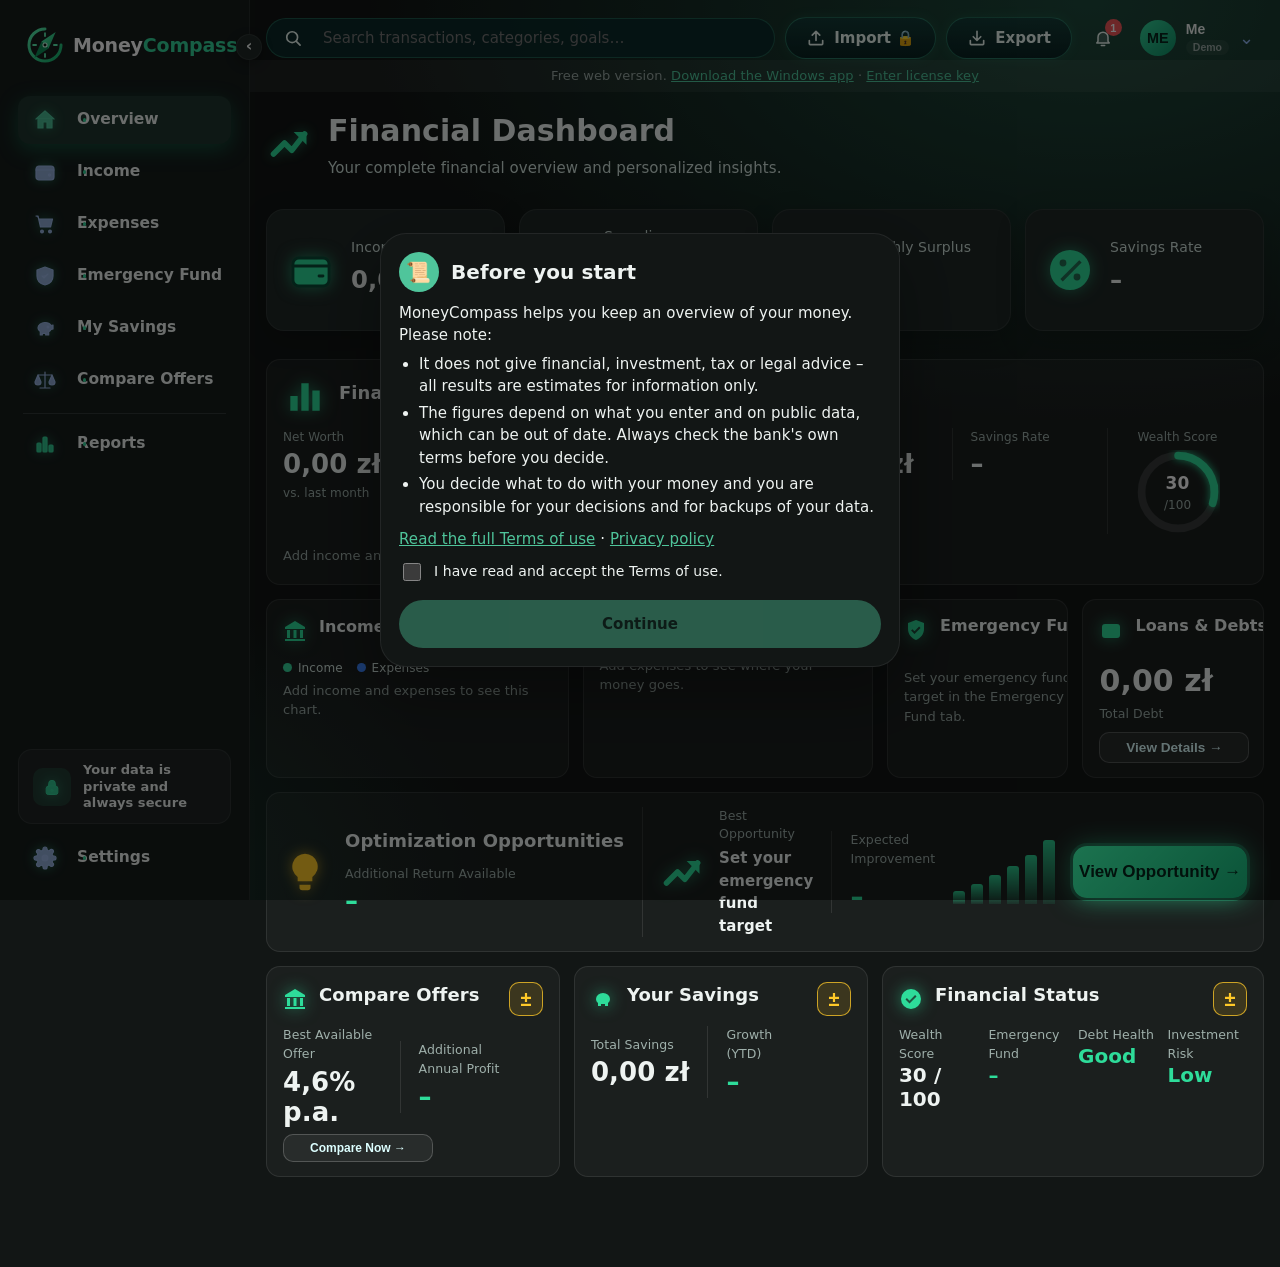
==== commit 2079661d: "Hell (light) theme: Dark/Hell choice in Settings Co-Authored-By: Claude Sonnet 5.5 <noreply@anthropi" ====
--- a/docs/app/index.html
+++ b/docs/app/index.html
@@ -27,6 +27,8 @@
 })();
 </script>
 <link rel="stylesheet" href="app.css">
+<link rel="stylesheet" href="hell.css">
+<script>try{if(localStorage.getItem("mc-theme")==="hell")document.documentElement.dataset.theme="hell"}catch(e){}</script>
 </head>
 <body>
 <div id="app"><p style="padding:40px;font-family:sans-serif">MoneyCompass…</p></div>
--- a/docs/app/app.css
+++ b/docs/app/app.css
@@ -1111,3 +1111,937 @@
 
 .topbar .tb-btn:first-of-type { margin-left: auto; }
 .tab-settings { margin-top: 6px; }
+
+.me-menu { width: 290px !important; padding: 10px 8px !important; border-radius: 18px !important; background: #131C22 !important; border: 1px solid rgba(150,180,230,.18) !important; box-shadow: 0 20px 50px rgba(0,0,0,.6) !important; }
+.me-menu button { gap: 18px; padding: 13px 14px !important; font-size: 16.5px; font-weight: 500; }
+.me-menu .mi { color: #8FB4F0; width: 26px; } .me-menu .mi svg { width: 26px; height: 26px; fill: none; stroke-width: 1.7; }
+.me-menu hr { border-top: 1px solid rgba(150,180,230,.18); margin: 8px 10px; }
+.me-badge.pro { background: rgba(52,211,153,.18); color: #34F0A8; box-shadow: 0 0 14px rgba(52,211,153,.25); padding: 3px 14px; font-size: 13px; border-radius: 999px; }
+.topbar .me-more { color: #8FB4F0; }
+
+.me-menu { width: 175px !important; padding: 6px !important; border-radius: 12px !important; }
+.me-menu button { gap: 10px; padding: 7px 9px !important; font-size: 13px; }
+.me-menu .mi { width: 18px; } .me-menu .mi svg { width: 18px; height: 18px; }
+.me-menu hr { margin: 5px 6px; }
+
+/* ================= Export window ================= */
+.export-dlg { background: #0F171C !important; border: 1px solid rgba(52,211,153,.22) !important; border-radius: 18px !important; padding: 0 !important; }
+.exp { padding: 22px 26px 20px; }
+.exp-hero { display: flex; align-items: center; gap: 22px; padding-bottom: 16px; border-bottom: 1px solid var(--border); margin-bottom: 14px; }
+.exp-hero-ic { flex: none; width: 76px; height: 76px; border-radius: 18px; background: linear-gradient(135deg, #22C98C, #0F8F66); color: #fff; display: grid; place-items: center; }
+.exp-hero h2 { margin: 0; font-size: 28px; } .exp-hero p { margin: 6px 0 0; color: #CFE0DA; }
+.exp-step { display: flex; align-items: center; gap: 12px; margin: 14px 0 10px; font-size: 17px; font-weight: 700; }
+.exp-step i { width: 30px; height: 30px; border-radius: 50%; background: #0F5F4A; color: #34D399; display: grid; place-items: center; font-style: normal; font-size: 14px; }
+.exp-what { display: grid; grid-template-columns: repeat(4, 1fr); gap: 12px; }
+.exp-card { position: relative; display: flex; flex-direction: column; align-items: center; text-align: center; gap: 8px; padding: 18px 12px 14px; border-radius: 14px; background: #162229; border: 1px solid var(--border); color: var(--ink); font: inherit; cursor: pointer; }
+.exp-card b { font-size: 15.5px; } .exp-card small { color: #CFE0DA; font-size: 13px; line-height: 1.35; }
+.exp-ico { color: #4FA3F7; } .exp-card[data-what="complete"] .exp-ico, .exp-card[data-what="sg"] .exp-ico { color: #34D399; }
+.exp-card.on { border: 2px solid #34D399; background: linear-gradient(160deg, rgba(52,211,153,.16), rgba(52,211,153,.04)); box-shadow: 0 0 22px rgba(52,211,153,.2); }
+.exp-check { display: none; position: absolute; top: 10px; right: 10px; width: 24px; height: 24px; border-radius: 50%; background: #34D399; color: #06231A; place-items: center; font-weight: 800; font-size: 14px; }
+.exp-card.on .exp-check { display: grid; }
+.exp-rec { font-style: normal; font-size: 12.5px; font-weight: 700; padding: 3px 14px; border-radius: 999px; background: rgba(52,211,153,.16); border: 1px solid rgba(52,211,153,.4); color: #34D399; }
+.exp-range { display: flex; flex-wrap: wrap; gap: 10px; }
+.exp-chip { display: inline-flex; align-items: center; gap: 8px; padding: 10px 20px; border-radius: 999px; background: #162229; border: 1px solid var(--border); color: var(--ink); font: inherit; cursor: pointer; }
+.exp-chip.on { background: rgba(52,211,153,.16); border-color: #34D399; color: #fff; }
+.exp-dates { display: flex; gap: 14px; margin-top: 10px; } .exp-dates label { display: flex; align-items: center; gap: 8px; }
+.exp-format { display: grid; grid-template-columns: repeat(3, 1fr); gap: 12px; }
+.exp-fmt { display: flex; align-items: center; gap: 14px; text-align: left; padding: 16px; border-radius: 14px; background: #162229; border: 1px solid var(--border); color: var(--ink); font: inherit; cursor: pointer; }
+.exp-fmt b { display: block; } .exp-fmt small { color: #CFE0DA; font-size: 12.5px; line-height: 1.35; display: block; margin-top: 3px; }
+.exp-radio { flex: none; width: 24px; height: 24px; border-radius: 50%; border: 2px solid #6C7C86; }
+.exp-fmt.on { border: 2px solid #34D399; background: linear-gradient(160deg, rgba(52,211,153,.16), rgba(52,211,153,.04)); } .exp-fmt.on .exp-radio { border-color: #34D399; box-shadow: inset 0 0 0 5px #162229, inset 0 0 0 12px #34D399; }
+.exp-file { flex: none; width: 44px; height: 44px; border-radius: 8px; color: #fff; display: grid; place-items: center; font-weight: 800; font-size: 15px; }
+.exp-secure { display: flex; align-items: center; gap: 14px; margin-top: 16px; padding: 12px 16px; border-radius: 12px; background: #131E24; border: 1px solid var(--border); }
+.exp-secure b { color: #34D399; display: block; font-size: 14px; } .exp-secure small { color: #CFE0DA; font-size: 12.5px; } .exp-lock { color: #34D399; } .exp-secure > div { flex: 1; }
+.exp-badge { display: inline-flex; align-items: center; gap: 6px; padding: 8px 14px; border-radius: 10px; background: rgba(52,211,153,.1); border: 1px solid rgba(52,211,153,.3); font-size: 13px; color: #CFE0DA; }
+.exp-buttons { display: flex; justify-content: flex-end; gap: 12px; margin-top: 14px; }
+.exp-go { display: inline-flex; align-items: center; gap: 8px; padding: 12px 30px !important; border-radius: 12px !important; }
+@media (max-width: 760px) { .exp-what, .exp-format { grid-template-columns: 1fr 1fr; } .exp-hero h2 { font-size: 22px; } .exp-hero-ic { width: 56px; height: 56px; } }
+.exp-dates[hidden] { display: none; }
+.exp-chip { padding: 10px 15px; gap: 7px; font-size: 14.5px; } .exp-range { gap: 8px; flex-wrap: nowrap; }
+
+/* ================= Income Management ================= */
+.pg-title { display: flex; align-items: center; gap: 16px; padding: 4px 2px 16px; } .pg-ic { color: #34D399; display: inline-flex; }
+.pg-title h2 { margin: 0; font-size: 30px; font-weight: 700; } .pg-title p { margin: 4px 0 0; color: #CFE0DA; }
+.kpi.static { cursor: default; position: relative; overflow: hidden; } .kpi-ic.src { background: #1B5FB8; } .kpi-ic.next { background: #7A3FC4; }
+.kpi-sub { color: var(--muted); font-size: 12.5px; line-height: 1.3; max-width: 190px; }
+.kpi .spark { position: absolute; right: 12px; bottom: 12px; width: 84px; height: 28px; opacity: .9; }
+.inc-grid { display: grid; gap: 14px; margin-bottom: 14px; align-items: stretch; }
+.inc-grid.r2 { grid-template-columns: 1.15fr 1fr 1.25fr; } .inc-grid.r3 { grid-template-columns: 2fr 1fr; } .inc-grid.r4 { grid-template-columns: 1fr 2fr; }
+@media (max-width: 1100px) { .inc-grid.r2, .inc-grid.r3, .inc-grid.r4 { grid-template-columns: 1fr; } }
+.is-head, .is-row { display: grid; grid-template-columns: 1.5fr 1fr 1fr 52px 34px; gap: 8px; align-items: center; font-size: 13.5px; }
+.is-head { color: var(--muted); font-size: 12.5px; padding: 8px 0; } .is-row { padding: 10px 0; border-top: 1px solid var(--border); cursor: pointer; } .is-row.off { opacity: .55; }
+.is-n { display: flex; align-items: center; gap: 10px; min-width: 0; } .is-n svg { color: #34D399; flex: none; } .is-n b { overflow: hidden; text-overflow: ellipsis; white-space: nowrap; }
+.ai-card { background: linear-gradient(160deg, rgba(52,211,153,.14), rgba(52,211,153,.03)), var(--card) !important; border-color: rgba(52,211,153,.35) !important; }
+.ai-list { list-style: none; margin: 8px 0 14px; padding: 0; display: flex; flex-direction: column; gap: 11px; } .ai-list li { display: flex; align-items: center; gap: 10px; font-size: 14px; }
+.ai-list i { flex: none; width: 22px; height: 22px; border-radius: 50%; background: rgba(52,211,153,.25); color: #34D399; display: grid; place-items: center; font-style: normal; font-size: 12px; }
+.ai-btn { width: 100%; padding: 13px !important; border-radius: 12px !important; font-weight: 700; }
+.inc-form { display: grid; grid-template-columns: 1fr 1.25fr; gap: 20px; } @media (max-width: 760px) { .inc-form { grid-template-columns: 1fr; } }
+.inc-h { display: flex; align-items: center; gap: 10px; color: var(--ink); }
+.inc-prev { border: 1px solid rgba(52,211,153,.35); border-radius: 14px; padding: 14px 16px; background: rgba(52,211,153,.05); margin-bottom: 12px; }
+.inc-prev > span { font-weight: 600; } .inc-prev b#inc-prev { display: block; font-size: 34px; margin: 4px 0 8px; } .inc-prev h4 { margin: 8px 0; font-size: 15px; }
+.sch-chips { display: flex; flex-wrap: wrap; gap: 6px; margin-bottom: 10px; } .sch-chip { padding: 6px 12px; border-radius: 999px; border: 1px solid var(--border); background: #162229; color: var(--ink); font: inherit; font-size: 13px; cursor: pointer; }
+.sch-chip.on { background: #34D399; border-color: #34D399; color: #06231A; font-weight: 700; }
+.inc-save { width: 100%; padding: 14px !important; margin-top: 10px; border-radius: 12px !important; font-size: 16px; font-weight: 700; }
+.tl { position: relative; padding-left: 8px; } .tl::before { content: ""; position: absolute; left: 14px; top: 10px; bottom: 10px; width: 3px; background: #34D399; border-radius: 3px; }
+.tl-i { position: relative; display: flex; gap: 14px; align-items: flex-start; padding: 8px 0 8px 22px; } .tl-i i { position: absolute; left: 7px; top: 12px; width: 14px; height: 14px; border-radius: 50%; background: #34D399; border: 3px solid #1F2826; }
+.tl-d { width: 52px; flex: none; color: #CFE0DA; } .tl-i b { display: block; } .tl-i small { color: #CFE0DA; font-size: 13px; }
+.np-row { display: grid; grid-template-columns: 1.6fr 1fr 1fr; gap: 8px; align-items: center; padding: 10px 0; border-top: 1px solid var(--border); font-size: 14px; } .np-row span { display: flex; align-items: center; gap: 10px; } .np-row svg { color: #34D399; } .np-row b { text-align: right; } .np-row small { color: var(--muted); text-align: right; }
+.kpi .spark { right: 14px; top: 16px; bottom: auto; width: 70px; height: 24px; }
+
+/* ================= Import window ================= */
+.import-dlg { background: #0F171C !important; border: 1px solid rgba(52,211,153,.22) !important; border-radius: 18px !important; padding: 0 !important; }
+.ii { padding: 20px 24px 16px; }
+.ii-head { display: flex; align-items: center; gap: 16px; } .ii-hic { color: #34D399; } .ii-head h2 { margin: 0; font-size: 24px; } .ii-head p { margin: 4px 0 0; color: #CFE0DA; font-size: 14px; }
+.ii-drop { display: flex; flex-direction: column; align-items: center; gap: 8px; margin: 14px 0; padding: 22px 16px; border: 2px dashed #34D399; border-radius: 16px; background: rgba(52,211,153,.05); cursor: pointer; text-align: center; }
+.ii-drop.over { background: rgba(52,211,153,.16); } .ii-cloud { color: #34D399; } .ii-drop b { font-size: 22px; } .ii-or { color: var(--muted); font-size: 13px; }
+.ii-choose { display: inline-flex; align-items: center; gap: 8px; padding: 11px 40px !important; border-radius: 12px !important; font-weight: 700; } .ii-drop small { color: #CFE0DA; }
+.ii-cols { display: grid; grid-template-columns: 2.1fr 1fr; gap: 12px; } .ii-cols2 { display: grid; grid-template-columns: 1.15fr 1fr; gap: 12px; margin-top: 12px; }
+.ii-box { border: 1px solid var(--border); border-radius: 14px; padding: 12px 14px; background: #131E24; } .ii-box h3 { display: flex; align-items: center; gap: 8px; margin: 0 0 10px; font-size: 16px; color: var(--ink); }
+.ii-three { display: grid; grid-template-columns: repeat(3, 1fr); gap: 10px; } .ii-one { display: grid; }
+.ii-card { position: relative; display: flex; flex-direction: column; align-items: center; text-align: center; gap: 7px; padding: 14px 10px; border-radius: 12px; background: #162229; border: 1px solid var(--border); color: var(--ink); font: inherit; cursor: pointer; }
+.ii-card b { font-size: 15px; } .ii-card small { color: #CFE0DA; font-size: 12.5px; line-height: 1.35; }
+.ii-ico { width: 52px; height: 52px; border-radius: 50%; display: grid; place-items: center; background: rgba(52,211,153,.16); color: #34D399; }
+.ii-card.blue .ii-ico { background: rgba(59,130,246,.2); color: #4FA3F7; } .ii-card.red .ii-ico { background: rgba(239,68,68,.2); color: #F2777A; } .ii-card.purple .ii-ico { background: rgba(139,92,246,.2); color: #A78BFA; }
+.ii-card.on { border: 2px solid #34D399; background: linear-gradient(160deg, rgba(52,211,153,.16), rgba(52,211,153,.04)); box-shadow: 0 0 20px rgba(52,211,153,.18); }
+.ii-check { display: none; position: absolute; top: 8px; right: 8px; width: 22px; height: 22px; border-radius: 50%; background: #34D399; color: #06231A; place-items: center; font-weight: 800; font-size: 13px; } .ii-card.on .ii-check { display: grid; }
+.ii-chips { display: flex; flex-direction: column; gap: 5px; align-items: center; } .ii-chips em { font-style: normal; font-size: 12px; font-weight: 600; padding: 3px 14px; border-radius: 999px; border: 1px solid rgba(79,163,247,.5); color: #4FA3F7; }
+.ii-card.red .ii-chips em { border-color: rgba(242,119,122,.5); color: #F2777A; } .ii-card.purple .ii-chips em { border-color: rgba(167,139,250,.5); color: #A78BFA; } .ii-chips em.g { border-color: rgba(52,211,153,.5); color: #34D399; background: rgba(52,211,153,.1); }
+.ii-banks { display: flex; flex-wrap: wrap; gap: 8px 10px; } .ii-banks span { padding: 8px 14px; border-radius: 10px; background: #1B2A31; font-weight: 700; font-size: 14px; }
+.ii-bfoot { display: flex; justify-content: space-between; align-items: center; margin-top: 12px; gap: 10px; flex-wrap: wrap; } .ii-bfoot small { color: #CFE0DA; } .ii-bfoot em { font-style: normal; font-size: 12.5px; padding: 5px 12px; border-radius: 999px; border: 1px solid rgba(52,211,153,.4); color: #34D399; }
+.ii-sec { list-style: none; margin: 0; padding: 0; display: flex; flex-direction: column; gap: 8px; } .ii-sec li { display: flex; align-items: center; gap: 10px; font-size: 13.5px; } .ii-sec i { width: 20px; height: 20px; border-radius: 50%; background: rgba(52,211,153,.2); color: #34D399; display: grid; place-items: center; font-style: normal; font-size: 11px; flex: none; }
+.ii-foot { display: flex; align-items: center; gap: 12px; margin-top: 12px; padding: 10px 14px; border-radius: 12px; background: #131E24; border: 1px solid var(--border); } .ii-ready { flex: 1; display: inline-flex; align-items: center; gap: 10px; color: #CFE0DA; } .ii-ready svg { color: #34D399; }
+@media (max-width: 800px) { .ii-cols, .ii-cols2, .ii-three { grid-template-columns: 1fr; } }
+.import-dlg { background: radial-gradient(900px 400px at 85% 0%, rgba(52,211,153,.12), transparent 60%), #0D161B !important; }
+.ii-hic, .ii-cloud { color: #28D69A; filter: drop-shadow(0 0 14px rgba(40,214,154,.45)); }
+.ii-drop { background: radial-gradient(500px 160px at 50% 0%, rgba(52,211,153,.12), rgba(52,211,153,.03)); box-shadow: inset 0 0 40px rgba(52,211,153,.06); }
+.ii-choose { background: linear-gradient(135deg, #2DE0A4, #12A875) !important; color: #052B1E !important; box-shadow: 0 8px 26px rgba(18,168,117,.4); }
+.ii-i { display: inline-grid; place-items: center; width: 17px; height: 17px; border-radius: 50%; background: #8FB4F0; color: #0D161B; font-size: 12px; font-style: normal; margin-right: 6px; }
+.ii-ico { width: 64px; height: 64px; box-shadow: 0 0 22px currentColor; background: rgba(52,211,153,.14); }
+.ii-card.blue .ii-ico { background: rgba(37,99,235,.28); color: #3B9BFF; } .ii-card.red .ii-ico { background: rgba(220,38,38,.25); color: #FF5A5F; } .ii-card.purple .ii-ico { background: rgba(124,58,237,.25); color: #B38CFF; }
+.ii-card.on { box-shadow: 0 0 26px rgba(52,211,153,.35), inset 0 0 30px rgba(52,211,153,.08); }
+.ii-check { background: #28D69A; box-shadow: 0 0 10px rgba(40,214,154,.6); }
+.ii-chips em { display: inline-flex; align-items: center; gap: 6px; background: rgba(255,255,255,.03); } .ii-chips em i { width: 16px; height: 16px; border-radius: 50%; background: currentColor; display: inline-grid; place-items: center; font-style: normal; font-size: 11px; font-weight: 800; }
+.ii-chips em i { color: inherit; } .ii-chips em i::before { content: ""; }
+.ii-chips em i { -webkit-text-fill-color: #0D161B; }
+.ii-pig { color: #28D69A; display: inline-flex; } .ii-box h3 svg { color: #28D69A; }
+.ii-priv { margin-left: auto; display: inline-flex; flex-direction: column; align-items: center; gap: 2px; padding: 8px 12px; border-radius: 10px; background: rgba(52,211,153,.1); border: 1px solid rgba(52,211,153,.3); font-size: 11px; font-weight: 500; color: #CFE0DA; }
+.ii-sec i { background: #28D69A; color: #0D161B; font-weight: 800; }
+.ii-banks span { font-size: 15px; letter-spacing: .01em; }
+
+.ii-banks span { display: inline-flex; align-items: center; gap: 8px; } .ii-banks span svg { color: #28D69A; }
+
+/* Import window: compact, fits one screen */
+.import-dlg { max-height: 96vh; overflow: auto; max-width: 860px !important; }
+.ii { padding: 12px 16px 10px; }
+.ii-head { gap: 10px; } .ii-head h2 { font-size: 19px; } .ii-head p { font-size: 12.5px; margin-top: 2px; } .ii-hic svg { width: 30px; height: 30px; }
+.ii-drop { margin: 8px 0; padding: 10px 12px; gap: 4px; border-radius: 12px; } .ii-cloud svg { width: 40px; height: 40px; } .ii-drop b { font-size: 17px; } .ii-or { font-size: 12px; }
+.ii-choose { padding: 7px 28px !important; font-size: 14px; } .ii-drop small { font-size: 12px; }
+.ii-box { padding: 8px 10px; border-radius: 12px; } .ii-box h3 { font-size: 14px; margin-bottom: 6px; gap: 6px; } .ii-box h3 svg { width: 20px; height: 20px; }
+.ii-cols, .ii-cols2 { gap: 8px; } .ii-cols2 { margin-top: 8px; } .ii-three { gap: 8px; }
+.ii-card { padding: 8px 6px; gap: 4px; } .ii-card b { font-size: 13px; } .ii-card small { font-size: 11px; line-height: 1.25; }
+.ii-ico { width: 40px; height: 40px; box-shadow: 0 0 14px currentColor; } .ii-ico svg { width: 24px; height: 24px; }
+.ii-chips { gap: 3px; } .ii-chips em { font-size: 11px; padding: 1px 10px; } .ii-chips em i { width: 13px; height: 13px; font-size: 9px; }
+.ii-check { width: 18px; height: 18px; font-size: 11px; top: 6px; right: 6px; }
+.ii-banks { gap: 5px 6px; } .ii-banks span { padding: 4px 9px; font-size: 12px; gap: 5px; } .ii-banks span svg { width: 15px; height: 15px; }
+.ii-bfoot { margin-top: 6px; } .ii-bfoot small, .ii-bfoot em { font-size: 11px; } .ii-bfoot em { padding: 2px 9px; }
+.ii-sec { gap: 4px; } .ii-sec li { font-size: 12px; gap: 7px; } .ii-sec i { width: 16px; height: 16px; font-size: 9px; }
+.ii-priv { padding: 4px 8px; font-size: 10px; } .ii-priv svg { width: 18px; height: 18px; }
+.ii-foot { margin-top: 8px; padding: 6px 10px; gap: 8px; } .ii-ready { font-size: 12.5px; gap: 8px; } .ii-ready svg { width: 22px; height: 22px; }
+.ii-foot .btn { padding: 8px 18px !important; font-size: 13.5px; }
+.import-dlg { max-width: 820px !important; }
+.ii { padding: 10px 14px 8px; }
+.ii-drop { padding: 6px 10px; margin: 6px 0; gap: 2px; } .ii-cloud svg { width: 30px; height: 30px; } .ii-drop b { font-size: 15px; } .ii-or { display: none; } .ii-drop small { font-size: 11px; }
+.ii-choose { padding: 5px 24px !important; font-size: 13px; }
+.ii-cols { grid-template-columns: 2.2fr 1fr; } .ii-box h3 { font-size: 13px; white-space: nowrap; }
+.ii-card { padding: 6px 5px; gap: 3px; } .ii-card small { font-size: 10.5px; } .ii-ico { width: 34px; height: 34px; } .ii-ico svg { width: 20px; height: 20px; }
+.ii-banks span { padding: 3px 8px; font-size: 11.5px; } .ii-bfoot small { display: none; }
+.ii-sec { gap: 3px; } .ii-sec li { font-size: 11.5px; }
+.ii-cols2 { margin-top: 6px; } .ii-foot { margin-top: 6px; padding: 5px 10px; }
+/* Import window: a little bigger */
+.import-dlg { max-width: 900px !important; }
+.ii { padding: 14px 18px 12px; } .ii-head h2 { font-size: 21px; } .ii-head p { font-size: 13.5px; }
+.ii-drop { padding: 12px 12px; margin: 8px 0; gap: 4px; } .ii-cloud svg { width: 40px; height: 40px; } .ii-drop b { font-size: 17px; } .ii-drop small { font-size: 12px; } .ii-choose { padding: 7px 28px !important; font-size: 14px; }
+.ii-box { padding: 10px 12px; } .ii-box h3 { font-size: 14.5px; margin-bottom: 8px; }
+.ii-card { padding: 9px 7px; gap: 4px; } .ii-card b { font-size: 14px; } .ii-card small { font-size: 11.5px; } .ii-ico { width: 40px; height: 40px; } .ii-ico svg { width: 24px; height: 24px; }
+.ii-chips em { font-size: 11.5px; padding: 2px 11px; }
+.ii-banks span { padding: 4px 10px; font-size: 12.5px; } .ii-sec li { font-size: 12.5px; } .ii-sec { gap: 5px; }
+.ii-cols2 { margin-top: 8px; } .ii-foot { margin-top: 8px; padding: 7px 12px; } .ii-foot .btn { padding: 9px 20px !important; font-size: 14px; }
+
+/* ===== About / Help & Learning Center / Profile & Security (mockup look) ===== */
+.popup.nw-win { background: radial-gradient(900px 400px at 50% -10%, rgba(16,185,129,.18), transparent 60%), #0B1519; border: 1px solid rgba(52,211,153,.35); border-radius: 16px; padding: 0 !important; width: 100%; max-height: 94vh; overflow: auto; color: #E8F1EE; box-shadow: 0 20px 60px rgba(0,0,0,.6), 0 0 0 1px rgba(52,211,153,.08); }
+.nw-win .nwi { width: 22px; height: 22px; flex: none; color: #34D399; }
+.nw-win .nwi.big { width: 40px; height: 40px; }
+.nw-win .nwi.gold { color: #F5B83D; } .nw-win .nwi.cy { color: #38BDF8; } .nw-win .nwi.ring { border: 2px solid #34D399; border-radius: 50%; padding: 7px; }
+.nw-win small { color: #A5B8B1; font-size: 12.5px; display: block; }
+.nw-hd { display: flex; align-items: center; gap: 12px; padding: 14px 18px; border-bottom: 1px solid rgba(255,255,255,.08); }
+.nw-hd h2 { margin: 0; font-size: 20px; font-weight: 700; flex: 1; color: #fff; } .nw-hd > div { flex: 1; } .nw-hd > div h2 { flex: none; }
+.nw-sub { margin: 2px 0 0; color: #A5B8B1; font-size: 13.5px; }
+.nw-hi svg { width: 28px; height: 28px; color: #34D399; }
+.nw-x { background: none; border: 0; color: #E8F1EE; font-size: 20px; cursor: pointer; padding: 4px 8px; }
+.nw-win .nw-card { background: rgba(255,255,255,.035); border: 1px solid rgba(255,255,255,.09); border-radius: 12px; padding: 14px 16px; min-width: 0; }
+.nw-ch { display: flex; align-items: center; gap: 10px; margin-bottom: 10px; } .nw-ch h3 { margin: 0; font-size: 16px; font-weight: 700; flex: 1; color: #fff; }
+.nw-ok { display: inline-flex; width: 20px; height: 20px; border-radius: 50%; background: #1FBF85; align-items: center; justify-content: center; flex: none; } .nw-ok svg { width: 13px; height: 13px; color: #04281D; stroke-width: 3; }
+.nw-ul { list-style: none; padding: 0; margin: 0; display: grid; gap: 9px; } .nw-ul li { display: flex; align-items: center; gap: 10px; font-size: 14.5px; } .nw-ul.s li { font-size: 13.5px; gap: 8px; } .nw-ul.s { gap: 7px; }
+.nw-pill, .nw-open { display: inline-flex; align-items: center; gap: 7px; background: rgba(52,211,153,.10); border: 1px solid rgba(52,211,153,.5); color: #6EE7B7 !important; border-radius: 999px; padding: 6px 14px; font-size: 13.5px; cursor: pointer; text-decoration: none !important; font-weight: 600; }
+.nw-pill svg { width: 16px; height: 16px; } .nw-open svg { width: 14px; height: 14px; } .nw-open { padding: 4px 16px; margin-top: 8px; font-size: 13px; } .nw-open.fill { background: linear-gradient(180deg,#34D399,#10B981); color: #04281D !important; border: 0; padding: 7px 20px; }
+.nw-tag { background: rgba(52,211,153,.18); border: 1px solid rgba(52,211,153,.5); color: #6EE7B7; border-radius: 999px; padding: 2px 12px; font-size: 12px; font-weight: 700; font-style: normal; }
+.nw-win .g { color: #6EE7B7; }
+.nw-g2, .nw-g3, .nw-g4, .nw-stat { display: grid; gap: 12px; padding: 0 16px; margin-top: 12px; }
+.nw-g2 { grid-template-columns: 1fr 1fr; } .nw-g3 { grid-template-columns: 1.4fr 1fr 1fr; } .nw-g4 { grid-template-columns: repeat(4, 1fr); }
+.nw-foot { display: flex; align-items: center; gap: 14px; margin: 12px 16px 16px; padding: 12px 16px; border-radius: 12px; background: rgba(52,211,153,.07); border: 1px solid rgba(52,211,153,.25); }
+.nw-foot > div:first-of-type { flex: 1; } .nw-foot .btn { padding: 11px 34px; border-radius: 12px; font-weight: 700; }
+.nw-hero { text-align: center; padding: 16px 0 8px; } .nw-logo { width: 84px; height: 84px; } .nw-title { font-size: 38px; font-weight: 700; color: #fff; } .nw-title i { font-style: normal; } .nw-title b { color: #34D399; font-weight: 700; } .nw-hero p { margin: 2px 0; color: #C9D8D2; }
+.nw-stat { grid-template-columns: repeat(3, 1fr); background: rgba(255,255,255,.035); border: 1px solid rgba(255,255,255,.09); border-radius: 12px; margin: 10px 16px 0; padding: 14px 8px; }
+.nw-stat > div { display: flex; align-items: center; gap: 14px; padding: 0 14px; border-left: 1px solid rgba(255,255,255,.1); } .nw-stat > div:first-child { border: 0; } .nw-stat b { font-size: 22px; display: block; color: #fff; }
+.nw-pro { display: flex; align-items: center; gap: 18px; } .nw-pro .gem { width: 90px; height: 90px; filter: drop-shadow(0 0 14px rgba(52,211,153,.5)); } .nw-pro > div { flex: 1; } .nw-pro p { margin: 0 0 8px; display: flex; align-items: center; gap: 8px; } .nw-pro p > span { color: #A5B8B1; flex: 1; } .nw-pro b { display: block; font-size: 16px; color: #fff; }
+.nw-link { display: flex; align-items: center; gap: 12px; padding: 7px 0; border-bottom: 1px solid rgba(255,255,255,.07); color: #E8F1EE !important; text-decoration: none !important; font-size: 14px; } .nw-link:last-child { border: 0; } .nw-link span { flex: 1; } .nw-link .nwi { width: 18px; height: 18px; } .nw-link .ch { color: #A5B8B1; width: 16px; height: 16px; }
+.nw-ah { display: flex; align-items: center; gap: 14px; } .nw-ah > div:first-child { flex: 1; } .nw-ah p { display: flex; align-items: center; gap: 10px; margin: 0 0 9px; font-size: 14px; } .nw-ah p span { width: 110px; } .nw-ah em { font-style: normal; font-weight: 600; } .nw-ov { text-align: center; border-left: 1px solid rgba(255,255,255,.1); padding-left: 16px; } .nw-ov b { display: block; color: #34D399; font-size: 20px; margin-top: 6px; }
+/* help */
+.nw-help .nw-hd h2 { font-size: 26px; }
+.nw-tc { display: flex; gap: 14px; align-items: flex-start; } .nw-tc b { display: block; font-size: 15px; color: #fff; margin-bottom: 3px; }
+.nw-qs { margin: 12px 16px 0; background: linear-gradient(180deg, rgba(16,185,129,.14), rgba(16,185,129,.04)); border-color: rgba(52,211,153,.4); }
+.nw-steps { display: grid; grid-template-columns: repeat(4, 1fr); gap: 14px; } .nw-steps > div { display: flex; gap: 12px; } .nw-steps b { display: block; font-size: 17px; color: #fff; } .nw-steps em { display: block; font-style: normal; color: #C9D8D2; font-size: 13px; margin-top: 2px; } .nw-steps small { color: #34D399; font-weight: 700; }
+.nw-disc { display: grid; grid-template-columns: repeat(3, 1fr); gap: 14px 10px; } .nw-disc > div { display: flex; gap: 10px; } .nw-disc .nwi.big { width: 30px; height: 30px; } .nw-disc b { display: block; color: #fff; }
+.nw-prom { background: linear-gradient(135deg, rgba(245,184,61,.10), rgba(16,185,129,.12)); border-color: rgba(245,184,61,.4) !important; } .nw-prom .inc { display: block; margin: 10px 0 6px; color: #F5D98B; }
+.nw-g2.f { grid-template-columns: 1.7fr 1fr; padding-bottom: 0; }
+details { border-radius: 8px; background: rgba(255,255,255,.04); margin-bottom: 6px; } details summary { cursor: pointer; padding: 8px 12px; display: flex; align-items: center; font-size: 14px; list-style: none; } details summary::-webkit-details-marker { display: none; } details summary .ch { margin-left: auto; width: 16px; height: 16px; color: #A5B8B1; } details p { margin: 0; padding: 0 12px 10px; color: #C9D8D2; font-size: 13.5px; }
+/* profile */
+.nw-ph { display: flex; gap: 22px; align-items: center; padding: 16px; } .nw-av .avatar { box-shadow: 0 0 0 4px #0B1519, 0 0 0 7px #34D399; } .nw-pn { flex: 1; } .nw-pn h2 { margin: 0; font-size: 28px; color: #fff; } .nw-ver { display: flex; gap: 8px; align-items: center; margin: 6px 0 8px; } .nw-pa { display: flex; gap: 10px; flex-wrap: wrap; }
+.nw-tiles { display: grid; grid-template-columns: repeat(4, 110px); gap: 10px; } .nw-tile { text-align: center; background: rgba(255,255,255,.04); border: 1px solid rgba(255,255,255,.1); border-radius: 12px; padding: 12px 6px; } .nw-tile .nwi.big { margin: 0 auto 4px; width: 34px; height: 34px; } .nw-tile b { display: block; font-size: 14px; color: #fff; }
+.nw-g2.p { margin-top: 0; } .nw-sr { display: flex; align-items: center; gap: 12px; margin: 0 0 10px; font-size: 14.5px; } .nw-sr span { flex: 1; } .nw-sr em { font-style: normal; font-weight: 700; color: #6EE7B7; min-width: 70px; } .nw-sr em.f { font-size: 12px; max-width: 170px; overflow: hidden; text-overflow: ellipsis; white-space: nowrap; color: #E8F1EE; } .nw-sr.s { font-size: 13.5px; } .nw-sr.s .nwi { width: 18px; height: 18px; }
+.nw-win .nw-wide { width: 100%; justify-content: center; margin-top: 8px; padding: 11px; border-radius: 10px; font-weight: 700; } .nw-win .nw-wide.main { background: linear-gradient(180deg,#34D399,#10B981); color: #04281D; border: 0; } .nw-win .nw-wide svg { width: 18px; height: 18px; color: inherit; margin-right: 6px; vertical-align: -4px; }
+.nw-g3.q { grid-template-columns: 1fr 1fr 1fr; } .nw-pr { display: flex; align-items: center; gap: 10px; padding: 6px 0; cursor: pointer; } .nw-pr > div { flex: 1; } .nw-pr b { display: block; } .nw-mini { width: 38px; height: 38px; border-radius: 50%; background: linear-gradient(135deg,#34D399,#0F8F66); color: #06231A; font-weight: 700; display: flex; align-items: center; justify-content: center; }
+.nw-bt { display: flex; gap: 8px; margin-top: 10px; flex-wrap: wrap; } .nw-win .nw-sm { background: rgba(255,255,255,.05); border: 1px solid rgba(255,255,255,.12); color: #E8F1EE; border-radius: 10px; padding: 8px 12px; font-size: 13px; display: inline-flex; align-items: center; gap: 6px; cursor: pointer; } .nw-sm svg { width: 16px; height: 16px; }
+.nw-sw input { display: none; } .nw-sw i { display: block; width: 42px; height: 22px; border-radius: 11px; background: #34455A; position: relative; cursor: pointer; } .nw-sw i::after { content: ""; position: absolute; width: 16px; height: 16px; border-radius: 50%; background: #fff; top: 3px; left: 3px; transition: .15s; } .nw-sw input:checked + i { background: #1FBF85; } .nw-sw input:checked + i::after { left: 23px; }
+.nw-fs { padding: 0 18px; border-left: 1px solid rgba(255,255,255,.1); } .nw-fs b { color: #fff; }
+.nw-win textarea { width: 100%; background: rgba(0,0,0,.25); border: 1px solid rgba(255,255,255,.15); color: #E8F1EE; border-radius: 8px; }
+@media (max-width: 800px) { .nw-g2, .nw-g3, .nw-g4, .nw-steps, .nw-stat, .nw-g3.q, .nw-g2.f { grid-template-columns: 1fr; } .nw-ph { flex-wrap: wrap; } .nw-tiles { grid-template-columns: 1fr 1fr; } .nw-title { font-size: 28px; } .nw-stat > div { border: 0; padding: 6px; } }
+.nw-win .nw-ok { flex: none !important; width: 20px !important; min-width: 20px; }
+.nw-disc .nw-open { padding: 3px 12px; } .nw-disc > div > span { min-width: 0; } .nw-disc small { font-size: 12px; }
+.nw-steps .nw-open.fill { white-space: nowrap; padding: 7px 14px; }
+.nw-g3 { grid-template-columns: 1.6fr 1fr 1fr; }
+.nw-sw { position: relative; display: inline-block; } .nw-sw input { display: block !important; position: absolute; inset: 0; width: 100%; height: 100%; margin: 0; opacity: 0; cursor: pointer; z-index: 1; }
+
+.popup.cl-win { position: relative; padding: 26px 28px 20px !important; } .cl-x { position: absolute; top: 14px; right: 16px; }
+.cl { display: flex; gap: 22px; align-items: flex-start; } .cl-ic { flex: none; width: 90px; height: 90px; border-radius: 50%; background: rgba(52,211,153,.14); border: 1px solid rgba(52,211,153,.3); display: flex; align-items: center; justify-content: center; } .cl-ic svg { width: 44px; height: 44px; color: #34D399; }
+.cl h2 { margin: 6px 40px 8px 0; font-size: 24px; color: #fff; } .cl p { margin: 0 0 10px; color: #C9D8D2; font-size: 16px; }
+.cl-rem { display: flex; align-items: center; gap: 12px; margin: 14px 0 16px; cursor: pointer; font-size: 16px; position: relative; width: fit-content; } .cl-rem input { position: absolute; opacity: 0; width: 28px; height: 28px; margin: 0; cursor: pointer; } .cl-rem i { width: 26px; height: 26px; border-radius: 7px; border: 2px solid #3B4B52; flex: none; } .cl-rem input:checked + i { background: #1FBF85; border-color: #1FBF85; box-shadow: inset 0 0 0 4px #0B1519; }
+.cl-btns { display: flex; align-items: center; gap: 14px; flex-wrap: wrap; } .cl-btns .btn { padding: 14px 26px; border-radius: 999px; font-weight: 700; font-size: 16px; display: inline-flex; align-items: center; gap: 10px; } .cl-btns .btn.main { background: linear-gradient(180deg,#34D399,#10B981); color: #04281D; border: 0; } .cl-btns .btn svg { width: 20px; height: 20px; color: inherit; } .cl-btns .btn.second { background: transparent; border: 1px solid rgba(255,255,255,.3); color: #fff; }
+.cl-cancel { background: none; border: 0; color: #34D399; font-weight: 700; font-size: 16px; cursor: pointer; margin-left: 10px; }
+.cl-note { display: flex; align-items: center; gap: 8px; margin: 18px 0 0; color: #A5B8B1; font-size: 14px; } .cl-note svg { width: 18px; height: 18px; color: #A5B8B1; } .cl-note b { color: #34D399; font-weight: 600; }
+@media (max-width: 600px) { .cl { flex-direction: column; } .cl-ic { width: 64px; height: 64px; } }
+
+.lg-list { display: grid; gap: 10px; margin: 20px 0 14px; } .lg-opt { display: flex; align-items: center; text-align: left; background: rgba(255,255,255,.03); border: 1px solid rgba(255,255,255,.14); border-radius: 14px; padding: 14px 20px; color: #fff; cursor: pointer; font-size: 17px; } .lg-opt span { flex: 1; } .lg-opt small { display: none; color: #34D399; font-size: 14px; margin-top: 3px; } .lg-opt i { display: none; width: 28px; height: 28px; border-radius: 50%; background: #1FBF85; align-items: center; justify-content: center; } .lg-opt i svg { width: 16px; height: 16px; color: #04281D; stroke-width: 3; } .lg-opt.on { border: 2px solid #34D399; background: rgba(52,211,153,.07); box-shadow: 0 0 14px rgba(52,211,153,.25); } .lg-opt.on small, .lg-opt.on i { display: flex; } .lg-opt.on small { display: block; } .lg-win .cl-note { margin: 0 0 16px; }
+.nw-win .cl-ic .nwi { width: 44px; height: 44px; }
+
+/* Settings & Preferences */
+.nw-set .nw-sum { margin: 12px 16px 0; } .nw-st { display: flex; align-items: center; gap: 14px; } .nw-st b { display: block; font-size: 22px; color: #fff; }
+.nw-sgrid { padding: 12px 16px 0; margin: 0; }
+.nw-set .card { background: rgba(255,255,255,.035) !important; border: 1px solid rgba(255,255,255,.09) !important; border-radius: 12px; color: #E8F1EE; }
+.nw-set .card h3, .nw-set .card h2 { color: #fff; }
+.nw-set select, .nw-set input[type=text] { background: rgba(0,0,0,.28); border: 1px solid rgba(255,255,255,.16); color: #E8F1EE; border-radius: 10px; padding: 9px 12px; }
+.nw-set .btn.second { background: rgba(255,255,255,.05); border: 1px solid rgba(255,255,255,.14); color: #E8F1EE; border-radius: 10px; }
+.nw-set .btn.main, .nw-set .btn.go { background: linear-gradient(180deg,#34D399,#10B981); color: #04281D; border: 0; border-radius: 10px; font-weight: 700; }
+.nw-set .hint { color: #A5B8B1; }
+
+/* Import bank statement */
+.nw-itype { display: flex; align-items: center; gap: 18px; padding: 14px 18px; } .nw-itl { text-align: center; } .nw-ibig { display: flex; width: 62px; height: 62px; border-radius: 50%; background: rgba(52,211,153,.14); align-items: center; justify-content: center; margin: 0 auto 4px; } .nw-ibig svg { width: 32px; height: 32px; }
+.nw-itbs { display: grid; grid-template-columns: repeat(4, 1fr); gap: 12px; flex: 1; }
+.nw-win .seg-btn.nw-it { display: flex; align-items: center; justify-content: center; gap: 10px; padding: 14px 10px; border-radius: 14px; background: rgba(255,255,255,.04); border: 1px solid rgba(255,255,255,.12); color: #E8F1EE; font-weight: 600; cursor: pointer; } .nw-it svg { width: 22px; height: 22px; } .nw-win .seg-btn.nw-it.on { border: 2px solid #34D399; background: rgba(52,211,153,.1); box-shadow: 0 0 14px rgba(52,211,153,.25); }
+.nw-file { display: flex; gap: 20px; align-items: center; margin: 0 16px; } .nw-fi { position: relative; width: 70px; text-align: center; } .nw-fi svg { width: 70px; height: 70px; } .nw-fi em { position: absolute; left: 0; right: 0; top: 30px; font-style: normal; font-weight: 800; font-size: 14px; color: #34D399; }
+.nw-fd { flex: 1; } .nw-fd > b { font-size: 24px; color: #fff; display: block; margin-bottom: 8px; word-break: break-all; } .nw-fd p { margin: 0 0 4px; display: flex; gap: 14px; } .nw-fd p span { width: 120px; color: #C9D8D2; }
+.nw-rec { text-align: center; background: rgba(52,211,153,.08); border: 1px solid rgba(52,211,153,.3); border-radius: 12px; padding: 12px 18px; } .nw-recs { display: flex; align-items: center; gap: 12px; margin-bottom: 10px; text-align: left; } .nw-recs b { color: #34D399; font-size: 18px; display: block; }
+.nw-note { display: flex; align-items: center; gap: 8px; margin: 8px 16px; color: #A5B8B1; font-size: 13.5px; } .nw-note svg { width: 18px; height: 18px; color: #38BDF8; }
+.nw-cols, .nw-prev { margin: 10px 16px 0; } .nw-prev table { width: 100%; border-collapse: collapse; font-size: 14px; } .nw-prev th { text-align: left; padding: 6px 8px; color: #fff; border-bottom: 1px solid rgba(255,255,255,.1); } .nw-prev td { padding: 6px 8px; border-bottom: 1px solid rgba(255,255,255,.05); }
+.nw-cat { background: rgba(52,211,153,.15); border-radius: 999px; padding: 2px 12px; font-size: 12.5px; } .nw-ty { border-radius: 999px; padding: 2px 12px; font-size: 12.5px; } .nw-ty.r { background: rgba(239,68,68,.2); color: #FCA5A5; } .nw-ty.g { background: rgba(52,211,153,.2); color: #6EE7B7; } .nw-ty.b { background: rgba(59,130,246,.22); color: #93C5FD; }
+.nw-igrid { padding: 12px 16px 0; margin: 0; } .nw-imp .card { background: rgba(255,255,255,.035) !important; border: 1px solid rgba(255,255,255,.09) !important; border-radius: 12px; color: #E8F1EE; } .nw-imp .card h3 { color: #fff; } .nw-imp .hint { color: #A5B8B1; }
+.nw-imp select, .nw-imp input { background: rgba(0,0,0,.28); border: 1px solid rgba(255,255,255,.16); color: #E8F1EE; border-radius: 10px; padding: 8px 10px; } .nw-imp .chip { background: rgba(255,255,255,.05); border: 1px solid rgba(255,255,255,.14); color: #E8F1EE; border-radius: 999px; } .nw-imp .chip.on { background: rgba(52,211,153,.2); border-color: #34D399; }
+.nw-imp .btn.main { background: linear-gradient(180deg,#34D399,#10B981); color: #04281D; border: 0; }
+@media (max-width: 800px) { .nw-itbs { grid-template-columns: 1fr 1fr; } .nw-itype, .nw-file { flex-wrap: wrap; } }
+
+/* Optimize my finances */
+.nw-opt { padding: 14px !important; } .popup.nw-opt { padding: 14px !important; }
+.nw-opt .card { background: rgba(255,255,255,.04) !important; border: 1px solid rgba(255,255,255,.1) !important; border-radius: 14px; color: #E8F1EE; }
+.nw-opt .card h2, .nw-opt .card h3 { color: #fff; } .nw-opt .hint { color: #A5B8B1; } .nw-opt .good { color: #6EE7B7; }
+.nw-opt .advice { border: 2px solid rgba(255,255,255,.14); border-radius: 14px; padding: 12px 14px; margin-top: 10px; cursor: pointer; background: rgba(255,255,255,.03); }
+.nw-opt .advice.primary { border-color: #34D399; background: rgba(52,211,153,.12); } .nw-opt .advice.warn { border-color: #E5B53A; background: rgba(229,181,58,.08); } .nw-opt .advice.bad { border-color: #EF6B6B; background: rgba(239,107,107,.08); }
+.nw-opt .go-link { color: #6EE7B7; font-weight: 700; display: block; margin-top: 6px; }
+.nw-opt .offer { padding: 8px 0; } .nw-opt hr { border-color: rgba(255,255,255,.08); }
+.nw-opt .offer .btn.second, .nw-opt .btn.second.small { background: rgba(52,211,153,.08); border: 1px solid rgba(52,211,153,.5); color: #6EE7B7; border-radius: 999px; }
+.nw-opt .rate { color: #34D399; font-size: 20px; }
+.nw-opt .nw-foot { margin: 0; position: sticky; bottom: 0; background: #0E2420; } .nw-opt .nw-foot .btn.second { background: rgba(255,255,255,.06); border: 1px solid rgba(255,255,255,.15); color: #fff; padding: 9px 22px; }
+
+/* Interactive Onboarding */
+.nw-gd { padding: 0 !important; } .popup.nw-gd { padding: 0 !important; }
+.nw-gd .g2-step, .nw-gd .g2-panel { --c: #34D399 !important; }
+.nw-gd .nw-gh { padding: 20px 26px; display: flex; gap: 28px; align-items: center; margin: 0; background: linear-gradient(120deg, rgba(16,185,129,.12), transparent 60%); }
+.nw-gd .g2-progress, .nw-gd .g2-ring { width: 130px; height: 130px; } .nw-gd .g2-ring circle { stroke-width: 7; } .nw-gd .g2-ring .bg { stroke: rgba(255,255,255,.1); } .nw-gd .g2-ring .fg { stroke: #34D399; } .nw-gd .g2-ring-text { font-size: 22px; color: #fff; }
+.nw-gd .g2-title { flex: 1; } .nw-gd .g2-title h2 { font-size: 28px; color: #fff; margin: 0 0 16px; line-height: 1.25; }
+.nw-seg { display: grid; grid-template-columns: repeat(6, 1fr); gap: 4px; } .nw-seg i { height: 8px; border-radius: 4px; background: rgba(255,255,255,.14); } .nw-seg i.on { background: #34D399; }
+.nw-gd .g2-main { padding: 0 20px; gap: 16px; } .nw-gd .g2-nav { background: rgba(255,255,255,.03); border-radius: 14px; padding: 8px; }
+.nw-gd .g2-step { color: #E8F1EE; } .nw-gd .g2-step.on { background: rgba(52,211,153,.18); } .nw-gd .g2-step-text b { font-size: 16px; color: #fff; } .nw-gd .g2-step-text small { color: #A5B8B1; } .nw-gd .g2-step.on .g2-step-text small { color: #34D399; font-weight: 700; }
+.nw-gd .g2-dot { background: #1B2B30; color: #E8F1EE; } .nw-gd .g2-step.done .g2-dot, .nw-gd .g2-step.on .g2-dot { background: #1FBF85; color: #04281D; }
+.nw-gd .g2-panel { background: rgba(255,255,255,.035); border: 1px solid rgba(52,211,153,.22); color: #E8F1EE; border-radius: 16px; }
+.nw-gd .g2-panel-head h3 { font-size: 34px; color: #fff; } .nw-gd .g2-panel-head small { text-transform: none; font-size: 18px; color: #E8F1EE; letter-spacing: 0; } .nw-gd .g2-icon { width: 90px; height: 90px; border-radius: 50%; background: rgba(52,211,153,.16); font-size: 42px; }
+.nw-gd .g2-why { font-size: 17px; color: #C9D8D2; }
+.nw-gd .g2-form { background: rgba(255,255,255,.04); border: 1px solid rgba(255,255,255,.1); } .nw-gd .g2-form h4 { color: #fff; font-size: 20px; text-transform: none; letter-spacing: 0; }
+.nw-gd input, .nw-gd select { background: rgba(0,0,0,.28); border: 1px solid rgba(255,255,255,.16); color: #E8F1EE; border-radius: 10px; }
+.nw-gd .btn.main { background: linear-gradient(180deg,#34D399,#10B981) !important; color: #04281D; border: 0; border-radius: 999px; font-weight: 700; padding: 11px 28px; }
+.nw-gd .btn.second { background: transparent; border: 1px solid rgba(52,211,153,.6); color: #fff; border-radius: 999px; }
+.nw-gd .g2-checks li { background: rgba(255,255,255,.05); color: #A5B8B1; } .nw-gd .g2-checks li.ok { color: #fff; background: rgba(52,211,153,.18); }
+.nw-gd .g2-foot { margin: 14px 20px 18px; padding-top: 12px; border-top: 1px solid rgba(255,255,255,.1); } .nw-fnote { flex: 1; color: #A5B8B1; } .nw-gd .g2-foot .check { color: #34D399; }
+@media (max-width: 800px) { .nw-gd .nw-gh { flex-wrap: wrap; } .nw-gd .g2-title h2 { font-size: 20px; } .nw-gd .g2-progress, .nw-gd .g2-ring { width: 90px; height: 90px; } }
+/* Close window: smaller */
+.popup.cl-win:not(.lg-win) { max-width: 520px !important; padding: 20px 22px 16px !important; }
+.cl-win:not(.lg-win) .cl { gap: 14px; } .cl-win:not(.lg-win) .cl-ic { width: 60px; height: 60px; } .cl-win:not(.lg-win) .cl-ic svg, .nw-win.cl-win:not(.lg-win) .cl-ic .nwi { width: 30px; height: 30px; }
+.cl-win:not(.lg-win) .cl h2 { font-size: 19px; margin: 2px 30px 6px 0; } .cl-win:not(.lg-win) .cl p { font-size: 14px; margin-bottom: 6px; }
+.cl-win:not(.lg-win) .cl-rem { font-size: 14px; margin: 10px 0 12px; } .cl-win:not(.lg-win) .cl-rem i { width: 20px; height: 20px; }
+.cl-win:not(.lg-win) .cl-btns { gap: 8px; } .cl-win:not(.lg-win) .cl-btns .btn { padding: 9px 16px; font-size: 14px; } .cl-win:not(.lg-win) .cl-cancel { font-size: 14px; margin-left: 4px; }
+.cl-win:not(.lg-win) .cl-note { font-size: 12.5px; margin-top: 12px; }
+
+/* Financial Report page */
+.rp-gen { margin-left: auto; padding: 11px 26px; border-radius: 999px; font-weight: 700; }
+.rp-sum { display: flex; align-items: center; gap: 26px; margin: 14px 0; padding: 18px 22px; border-color: rgba(52,211,153,.5) !important; background: linear-gradient(120deg, rgba(16,185,129,.2), rgba(255,255,255,.03)) !important; flex-wrap: wrap; }
+.rp-sum h3, .rp-tt h3 { margin: 0; font-size: 24px; color: #fff; } .rp-sum small, .rp-trend small { display: block; color: #C9D8D2; } .rp-sum b, .rp-trend b { display: block; font-size: 20px; color: #fff; } .rp-net b { font-size: 34px; color: #34D399; } .rp-sum .btn { margin-left: auto; border-radius: 999px; padding: 11px 26px; }
+.rp-si { color: #34D399; display: inline-flex; }
+.rp-row { display: grid; grid-template-columns: 1.6fr 1fr 1fr; gap: 14px; } .rp-row2 { display: grid; grid-template-columns: 1.6fr 1fr; gap: 14px; margin-top: 14px; }
+.rp-leg { font-size: 12.5px; color: #C9D8D2; } .rp-leg i { display: inline-block; width: 9px; height: 9px; border-radius: 50%; margin: 0 4px 0 10px; }
+.rp-per { display: grid; grid-template-columns: 1fr 1fr; gap: 10px 8px; } .rp-radio { background: none; border: 0; color: #E8F1EE; display: flex; align-items: center; gap: 10px; cursor: pointer; font-size: 14.5px; padding: 4px 0; } .rp-radio i { width: 20px; height: 20px; border-radius: 50%; border: 2px solid #3B4B52; flex: none; } .rp-radio.on i { border-color: #34D399; background: radial-gradient(#34D399 45%, transparent 50%); }
+.rp-parts { display: grid; grid-template-columns: repeat(3, 1fr); gap: 6px 14px; } .rp-parts .check em { font-style: normal; } .rp-parts .check span { display: flex; flex-direction: column; }
+.rp-fmt { display: grid; grid-template-columns: repeat(3, 1fr); gap: 10px; } .rp-fmt button { display: flex; align-items: center; gap: 10px; padding: 14px 10px; border-radius: 12px; border: 1px solid rgba(255,255,255,.18); background: rgba(255,255,255,.04); color: #fff; font-weight: 600; cursor: pointer; } .rp-fmt b { width: 30px; height: 30px; border-radius: 6px; display: flex; align-items: center; justify-content: center; font-size: 12px; color: #fff; } .rp-fmt .fx { border-color: #1FBF85; } .rp-fmt .fx b { background: #1D6F42; } .rp-fmt .fp { border-color: #E5484D; } .rp-fmt .fp b { background: #D93036; } .rp-fmt .fw { border-color: #3B82F6; } .rp-fmt .fw b { background: #2B6CB0; }
+.rp-trend { display: flex; align-items: center; gap: 26px; margin: 14px 0; padding: 18px 24px; border-radius: 16px; border: 1px solid rgba(52,211,153,.5); background: linear-gradient(120deg, rgba(16,185,129,.22), rgba(255,255,255,.02)); flex-wrap: wrap; } .rp-tt { flex: 1; min-width: 200px; }
+.page .nw-card, #page .nw-card { background: rgba(255,255,255,.04); border: 1px solid rgba(255,255,255,.09); border-radius: 14px; padding: 14px 16px; min-width: 0; } #page .nw-ch { display: flex; align-items: center; gap: 10px; margin-bottom: 10px; } #page .nw-ch h3 { margin: 0; font-size: 17px; flex: 1; } #page .nw-ul { list-style: none; padding: 0; margin: 0; display: grid; gap: 9px; } #page .nw-ul li { display: flex; align-items: center; gap: 10px; } #page .nw-ok { display: inline-flex; width: 20px; height: 20px; border-radius: 50%; background: #1FBF85; align-items: center; justify-content: center; flex: none; } #page .nw-ok svg { width: 13px; height: 13px; color: #04281D; }
+@media (max-width: 900px) { .rp-row, .rp-row2 { grid-template-columns: 1fr; } .rp-parts { grid-template-columns: 1fr 1fr; } }
+.rp-parts { grid-template-columns: repeat(4, 1fr); gap: 2px 12px; } .rp-parts .check { padding: 2px 0; } .rp-parts .check span { flex-direction: row; gap: 8px; align-items: baseline; font-size: 13.5px; } .rp-fmt button { flex-direction: column; text-align: center; }
+.rp-trend2 { margin-top: 14px; }
+.ov-kpis .kpi .kpi-t b { font-size: clamp(18px, 1.9vw, 28px); white-space: nowrap; overflow: hidden; text-overflow: ellipsis; max-width: 100%; } .ov-kpis .kpi .kpi-t { min-width: 0; }
+/* Compare Offers layout like the mockup */
+.cmp-grid { display: grid; grid-template-columns: 1.25fr 1fr 1fr; gap: 14px; margin: 14px 0; }
+.cmp-table { grid-column: 1 / 3; } .cmp-best { grid-column: 3; } .cmp-calc { grid-row: 1 / 2; grid-column: 3; grid-row: 1; } .cmp-rank { grid-column: 1; } .cmp-ins { grid-column: 2; }
+.cmp-grid .nw-card { background: rgba(255,255,255,.04); border: 1px solid rgba(255,255,255,.09); border-radius: 14px; padding: 14px 16px; min-width: 0; }
+.cmp-grid .nw-ch { display: flex; align-items: center; gap: 10px; margin-bottom: 10px; } .cmp-grid .nw-ch h3 { margin: 0; font-size: 17px; flex: 1; color: #fff; }
+.cmp-grid .nw-ul { list-style: none; padding: 0; margin: 0; display: grid; gap: 9px; } .cmp-grid .nw-ul li { display: flex; align-items: flex-start; gap: 10px; font-size: 14px; } .cmp-grid .nw-ok { display: inline-flex; width: 20px; height: 20px; border-radius: 50%; background: #1FBF85; align-items: center; justify-content: center; flex: none; } .cmp-grid .nw-ok svg { width: 13px; height: 13px; color: #04281D; }
+.cr-row { display: grid; grid-template-columns: 22px 1.4fr 2fr auto; gap: 10px; align-items: center; margin: 10px 0; font-size: 14px; } .cr-bar { height: 14px; border-radius: 7px; background: rgba(255,255,255,.08); overflow: hidden; } .cr-bar i { display: block; height: 100%; border-radius: 7px; } .cr-v { font-weight: 600; }
+.cmp-table table { width: 100%; border-collapse: collapse; font-size: 14px; } .cmp-table th { text-align: left; color: #C9D8D2; font-weight: 600; padding: 6px 8px; border-bottom: 1px solid rgba(255,255,255,.1); } .cmp-table td { padding: 8px; border-bottom: 1px solid rgba(255,255,255,.05); }
+.cb-body { display: flex; gap: 16px; align-items: center; } .cb-body > div:first-child { flex: 1; } .cb-body p { display: flex; justify-content: space-between; margin: 8px 0 0; } .cb-body em { font-style: normal; color: #34D399; font-weight: 700; } .cb-body small { color: #C9D8D2; display: block; } .cb-body b { color: #fff; }
+.cb-box { border: 2px solid #34D399; border-radius: 12px; padding: 14px 18px; text-align: center; background: rgba(52,211,153,.08); } .cb-box b { display: block; font-size: 30px; color: #34D399; }
+.cmp-calc .card { background: rgba(255,255,255,.04) !important; border: 1px solid rgba(255,255,255,.09) !important; border-radius: 14px; height: 100%; margin: 0; }
+.cmp-calc .field { display: grid; grid-template-columns: 1fr 1fr; align-items: center; gap: 8px; margin: 4px 0; } .cmp-calc .two { display: block; } .cmp-calc input, .cmp-calc select { background: rgba(0,0,0,.28); border: 1px solid rgba(255,255,255,.16); color: #E8F1EE; border-radius: 10px; padding: 7px 10px; }
+@media (max-width: 1000px) { .cmp-grid { grid-template-columns: 1fr; } .cmp-table, .cmp-best, .cmp-calc, .cmp-rank, .cmp-ins { grid-column: 1; grid-row: auto; } }
+.cmp-calc { grid-column: 3; grid-row: 1 / 3; } .cmp-table { grid-column: 1 / 3; grid-row: 2; } .cmp-best { grid-column: 1 / 4; grid-row: 3; }
+.cmp-calc .hint { display: none; } .cmp-calc .field > span { font-size: 13px; }
+@media (max-width: 1000px) { .cmp-calc, .cmp-table, .cmp-best { grid-column: 1; grid-row: auto; } }
+/* Financial Calendar layout like the mockup */
+.cal-top { display: grid; grid-template-columns: 2fr 1fr; gap: 14px; margin: 14px 0; } .cal-mid { display: grid; grid-template-columns: 2fr 1fr; gap: 14px; margin: 14px 0; }
+.cal-top > div, .cal-mid > div { min-width: 0; } .cal-main .card, .cal-reg .card { height: 100%; margin: 0; }
+.cal-ev, .cal-chart { background: rgba(255,255,255,.04); border: 1px solid rgba(255,255,255,.09); border-radius: 14px; padding: 14px 16px; height: 100%; }
+.cal-ev .nw-ch, .cal-chart .nw-ch { display: flex; align-items: center; gap: 10px; margin-bottom: 10px; } .cal-ev .nw-ch h3, .cal-chart .nw-ch h3 { margin: 0; font-size: 17px; flex: 1; color: #fff; } .cal-evd { color: #fff; font-size: 20px; }
+.cal-chart-body { display: grid; grid-template-columns: 1fr 190px; gap: 14px; align-items: center; } .cal-chart-side > div { margin: 8px 0; } .cal-chart-side small { display: block; color: #C9D8D2; } .cal-chart-side b { font-size: 20px; color: #fff; }
+.cal-main .cal-cell { min-height: 74px; align-items: flex-start; border-radius: 6px; } .cal-main .cal-cell.has { background: rgba(255,255,255,.04); } .cal-main .cal-cell.today { outline: 2px solid #34D399; } .cal-main .cal-cell.sel { outline: 2px solid #34D399; background: rgba(52,211,153,.12); }
+.cal-main .cal-dot.in { background: #34D399; } .cal-main .cal-dot.out { background: #EF6B6B; } .cal-main .cal-dot.save { background: #3B82F6; }
+@media (max-width: 1000px) { .cal-top, .cal-mid, .cal-chart-body { grid-template-columns: 1fr; } }
+.cal-main .cal-cell { display: flex; flex-direction: column; gap: 2px; padding: 4px; min-height: 84px; overflow: hidden; } .cal-chip { display: flex; justify-content: space-between; gap: 4px; font-size: 11px; padding: 2px 5px; border-radius: 5px; line-height: 1.25; max-width: 100%; } .cal-chip b { font-weight: 600; overflow: hidden; text-overflow: ellipsis; white-space: nowrap; } .cal-chip i { font-style: normal; white-space: nowrap; }
+.cal-chip.in { background: rgba(31,191,133,.22); color: #6EE7B7; } .cal-chip.out { background: rgba(239,107,107,.2); color: #FCA5A5; } .cal-chip.save { background: rgba(59,130,246,.22); color: #93C5FD; } .cal-chip.info { background: rgba(229,181,58,.2); color: #F5D98B; } .cal-more { font-size: 11px; color: #A5B8B1; }
+/* Expenses Management layout like the mockup */
+.ex-row1 { display: grid; grid-template-columns: 1.15fr 1.15fr .9fr 1fr; gap: 14px; margin: 14px 0; } .ex-row2 { display: grid; grid-template-columns: 1.1fr .9fr 1fr 1fr; gap: 14px; margin: 14px 0; }
+.ex-row1 > *, .ex-row2 > * { min-width: 0; } .ex-row1 > .card, .ex-form .card { height: 100%; margin: 0; }
+.ex-card { background: rgba(255,255,255,.04); border: 1px solid rgba(255,255,255,.09); border-radius: 14px; padding: 14px 16px; } .ex-card .nw-ch { display: flex; align-items: center; margin-bottom: 8px; } .ex-card .nw-ch h3 { margin: 0; font-size: 17px; color: #fff; }
+.ex-big { display: block; font-size: 32px; color: #34D399; margin: 4px 0 8px; } .ex-s { color: #C9D8D2; display: block; } .ex-opt { width: 100%; margin-top: 12px; border-radius: 12px; padding: 12px; font-weight: 700; }
+.ex-li { display: flex; justify-content: space-between; gap: 10px; padding: 6px 0; border-bottom: 1px solid rgba(255,255,255,.06); font-size: 14px; } .ex-li small { color: #A5B8B1; } .ex-imp { margin-top: 12px; padding: 10px; border: 1px solid rgba(52,211,153,.4); border-radius: 12px; background: rgba(52,211,153,.07); } .ex-imp .cr-bar { display: block; margin-top: 6px; height: 10px; border-radius: 5px; background: rgba(255,255,255,.1); overflow: hidden; } .ex-imp .cr-bar i { display: block; height: 100%; }
+.ex-card .nw-ul { list-style: none; padding: 0; margin: 0; display: grid; gap: 9px; } .ex-card .nw-ul li { display: flex; gap: 10px; align-items: flex-start; font-size: 14px; } .ex-card .nw-ok { display: inline-flex; width: 20px; height: 20px; border-radius: 50%; background: #1FBF85; align-items: center; justify-content: center; flex: none; } .ex-card .nw-ok svg { width: 13px; height: 13px; color: #04281D; }
+@media (max-width: 1100px) { .ex-row1, .ex-row2 { grid-template-columns: 1fr 1fr; } } @media (max-width: 700px) { .ex-row1, .ex-row2 { grid-template-columns: 1fr; } }
+.ex-row1, .ex-row2, .cal-mid { align-items: start; } .ex-row1 > .card, .ex-form .card { height: auto; }
+/* Compare Offers: calculator like the picture, one table */
+.cmp-calc .card { padding: 14px 16px !important; } .cmp-calc .card h3 { font-size: 17px; margin: 0 0 8px; }
+.cmp-calc .field { grid-template-columns: 1.1fr 1fr; gap: 6px; margin: 3px 0; } .cmp-calc .field > span { color: #E8F1EE; font-size: 14px; } .cmp-calc input:not([type=checkbox]), .cmp-calc select { padding: 6px 10px; border-radius: 999px; background: rgba(0,0,0,.25); border: 1px solid rgba(255,255,255,.16); }
+.cmp-calc .check { display: flex; align-items: center; justify-content: space-between; margin: 8px 0; } .cmp-calc .check input[type=checkbox] { appearance: none; -webkit-appearance: none; width: 44px; height: 24px; border-radius: 12px; background: #34455A; position: relative; cursor: pointer; order: 2; flex: none; margin: 0; } .cmp-calc .check input[type=checkbox]::after { content: ""; position: absolute; width: 18px; height: 18px; border-radius: 50%; background: #fff; top: 3px; left: 3px; transition: .15s; } .cmp-calc .check input[type=checkbox]:checked { background: #1FBF85; } .cmp-calc .check input[type=checkbox]:checked::after { left: 23px; }
+.cmp-calcbtn { width: 100%; border-radius: 999px; padding: 11px; font-weight: 700; margin-top: 6px; background: linear-gradient(180deg,#34D399,#10B981) !important; color: #04281D !important; border: 0; }
+.cmp-calc .card { height: auto !important; } .cmp-calc { align-self: start; }
+.cmp-ctl { display: grid; grid-template-columns: 1fr 1fr; gap: 12px; margin-bottom: 6px; } .cmp-ctl label { display: grid; gap: 4px; font-size: 13px; color: #C9D8D2; } .cmp-ctl input { background: rgba(0,0,0,.25); border: 1px solid rgba(255,255,255,.16); color: #E8F1EE; border-radius: 999px; padding: 6px 12px; }
+.ct-sub { display: block; color: #A5B8B1; font-size: 12px; } .cmp-table td:last-child { white-space: nowrap; text-align: right; } .cmp-table .nw-pill { padding: 3px 12px; font-size: 12.5px; }
+.cmp-calc { display: grid; gap: 14px; align-content: start; } .cmp-calc > .card { margin: 0; } .cmp-calc .card .drag, .cmp-calc .card [data-drag] { display: none; }
+.cmp-calc { display: grid; gap: 14px; align-content: start; } .cmp-calc > .card { margin: 0; }
+.cmp-calc .card .hint { display: block !important; color: #A5B8B1; } .cmp-calc form .hint { display: none !important; }
+/* Filled glossy icons like the mockups (big icons only) */
+:root[data-design] .top nav svg, :root[data-design] .top .tabs svg, .pg-ic svg, .kpi-ic svg, .rp-si svg, .nw-ch > svg, .nw-ch .nwi {
+  fill: currentColor; fill-opacity: .9; stroke: currentColor; stroke-width: 1.2; filter: drop-shadow(0 0 6px rgba(52,211,153,.45));
+}
+.pg-ic svg, .kpi-ic svg { stroke-width: 1; fill-opacity: 1; }
+:root[data-design] .top nav svg { filter: none; }
+:root[data-design] .top nav svg { fill-opacity: .28; stroke-width: 1.8; }
+#offer .hint { display: none !important; }
+.pg-ic svg { fill-opacity: .3; stroke-width: 1.6; }
+/* Big bright icons without circle, like the mockups */
+.kpi.static .kpi-ic { background: none !important; width: 56px; height: 56px; }
+.kpi.static .kpi-ic svg { width: 48px; height: 48px; fill: #2EDC9A; fill-opacity: 1; stroke: #0A4A36; stroke-width: 1.4; filter: drop-shadow(0 0 8px rgba(46,220,154,.55)); }
+.kpi.static .kpi-ic.out svg { fill: #F0647A; stroke: #5A1424; filter: drop-shadow(0 0 8px rgba(240,100,122,.5)); }
+.rp-si svg { fill: #2EDC9A; fill-opacity: 1; stroke: #0A4A36; stroke-width: 1.4; filter: drop-shadow(0 0 8px rgba(46,220,154,.55)); }
+.rp-si.i-star svg { fill: #FFC93C; stroke: #7A5200; filter: drop-shadow(0 0 10px rgba(255,201,60,.6)); }
+.rp-sum:has(.i-star) .rp-st h3 { color: #FFC93C; font-size: 22px; }
+.pg-ic svg { fill: #2EDC9A; fill-opacity: 1; stroke: #0A4A36; stroke-width: 1.4; width: 44px; height: 44px; }
+.rp-sum:has(.i-star) .rp-st h3 { font-size: 20px; } .rp-si svg { width: 44px; height: 44px; } .kpi.static .kpi-ic.out svg path[stroke="#2EDC9A"]{stroke:#F0647A}
+/* Recommended Offer band like the mockup */
+.rec-band { display: flex; align-items: stretch; gap: 0; margin: 0 0 16px; padding: 14px 20px; border-radius: 18px; border: 1.5px solid #19E0A0; background: linear-gradient(100deg, rgba(10,90,66,.9), rgba(8,40,34,.95)); box-shadow: 0 0 22px rgba(25,224,160,.35), inset 0 0 30px rgba(25,224,160,.12); }
+.rec-l { flex: 1.5; padding-right: 20px; } .rec-t { display: flex; align-items: center; gap: 10px; color: #FFC93C; font-size: 22px; font-weight: 800; } .rec-t svg { fill: #FFC93C; stroke: #7A5200; stroke-width: 1.2; filter: drop-shadow(0 0 8px rgba(255,201,60,.7)); }
+.rec-b { display: flex; align-items: center; gap: 14px; margin-top: 10px; } .rec-logo { width: 60px; height: 60px; border-radius: 12px; background: #FFD23F; color: #111; font-size: 34px; font-weight: 900; display: grid; place-items: center; flex: none; }
+.rec-name { display: block; font-size: 24px; color: #fff; } .rec-b small { display: block; color: #B7D3C8; } .rec-stars { color: #FFC93C; letter-spacing: 3px; font-size: 18px; }
+.rec-f { flex: 1; padding: 4px 18px; border-left: 1px solid rgba(255,255,255,.18); display: flex; flex-direction: column; justify-content: center; gap: 4px; } .rec-f small { color: #CFE3DB; font-size: 13px; } .rec-f b { font-size: 26px; color: #fff; } .rec-f b.good { color: #2EF0A8; text-shadow: 0 0 12px rgba(46,240,168,.5); }
+.rec-btn { margin-top: 6px; align-self: flex-start; background: linear-gradient(180deg,#34E8A8,#12C98A); color: #04281D; font-weight: 800; padding: 8px 20px; border-radius: 999px; text-decoration: none; box-shadow: 0 0 14px rgba(46,240,168,.5); }
+@media (max-width: 900px) { .rec-band { flex-wrap: wrap; } .rec-l { flex-basis: 100%; padding-bottom: 10px; } .rec-f { flex-basis: 45%; border-left: 0; } }
+.rec-btn { white-space: nowrap; padding: 8px 16px; } .rec-name { font-size: 22px; }
+/* Top bar buttons like the mockup */
+.tb-btn { border-radius: 999px !important; padding: 9px 20px !important; background: linear-gradient(180deg, rgba(20,60,56,.9), rgba(10,34,34,.95)) !important; border: 1px solid rgba(80,230,180,.35) !important; color: #EAF8F2 !important; box-shadow: 0 0 12px rgba(46,220,154,.12); }
+.tb-btn svg { width: 20px; height: 20px; stroke: #EAF8F2; stroke-width: 2; fill: none; } .tb-btn:hover { border-color: #2EF0A8 !important; box-shadow: 0 0 16px rgba(46,240,168,.4); color: #fff !important; }
+.tb-search { border-radius: 999px !important; background: rgba(12,44,44,.85) !important; border: 1px solid rgba(80,230,180,.25) !important; } .tb-search svg { width: 20px; height: 20px; stroke: #EAF8F2; fill: none; stroke-width: 2; flex: none; }
+.tb-bell svg { stroke: #EAF8F2; }
+.rp-sum h3 { font-size: 26px; } .rp-trend .rp-si svg { width: 56px; height: 56px; }
+.rp-gen, .rp-sum .btn.main { background: linear-gradient(180deg,#34E8A8,#12C98A) !important; color: #04281D !important; font-weight: 800; border: 0; box-shadow: 0 0 16px rgba(46,240,168,.5); }
+/* Comparison table like the mockup */
+.cmp-table table { width: 100%; border-collapse: collapse; } .cmp-table th { white-space: nowrap; font-weight: 500; color: #E8F1EE; text-align: center; padding: 8px 10px; border-bottom: 1px solid rgba(255,255,255,.14); } .cmp-table th:first-child, .cmp-table td:first-child { text-align: left; }
+.cmp-table td { text-align: center; padding: 7px 10px; border-bottom: 1px solid rgba(255,255,255,.07); border-left: 1px solid rgba(255,255,255,.07); } .cmp-table td:first-child { border-left: 0; } .cmp-table td b { font-weight: 700; }
+.ct-bank { display: flex; align-items: center; gap: 10px; } .ct-dot { width: 22px; height: 22px; border-radius: 50%; background: #3B82F6; color: #fff; font-size: 12px; font-weight: 800; display: grid; place-items: center; flex: none; } .ct-tr { width: 22px; text-align: center; flex: none; }
+.ct-risk { display: inline-grid; place-items: center; width: 22px; height: 22px; border-radius: 50%; background: #19C98A; color: #04281D; font-weight: 800; font-size: 13px; box-shadow: 0 0 8px rgba(25,201,138,.6); }
+.cmp-table td.ct-act { border-left: 0; text-align: right; white-space: nowrap; }
+.cmp-table { min-width: 0; overflow: hidden; } .cmp-table th, .cmp-table td { padding: 6px 6px; font-size: 14px; } .cmp-table th { white-space: normal; line-height: 1.15; }
+.cmp-table td.ct-act { display: flex; flex-direction: column; gap: 4px; align-items: stretch; border: 0; } .cmp-table td.ct-act .nw-pill { text-align: center; padding: 3px 8px; font-size: 12px; }
+.cmp-table tbody tr { } .ct-bank { min-width: 150px; }
+.rp-si.i-bulb svg { fill: #FFD23F; stroke: none; filter: drop-shadow(0 0 8px rgba(255,210,63,.7)); }
+.rp-si.i-calc svg { fill: #4DB8F0; stroke: none; filter: drop-shadow(0 0 8px rgba(77,184,240,.6)); }
+.rp-si.i-table svg, .rp-si.i-rank svg { fill: #4C9BFF; stroke: none; filter: drop-shadow(0 0 8px rgba(76,155,255,.6)); }
+.cmp-grid .rp-si svg { width: 24px; height: 24px; }
+.cmp-calc form .nw-ch { display: flex; align-items: center; gap: 10px; margin-bottom: 8px; } .cmp-calc form .nw-ch h3 { margin: 0; font-size: 17px; color: #fff; }
+.cr-row:nth-child(-n+3) .cr-n { color: #FFD23F; }
+.kpi.static.hi { border: 1.5px solid #19E0A0 !important; background: linear-gradient(120deg, rgba(10,100,70,.85), rgba(10,45,38,.9)) !important; box-shadow: 0 0 20px rgba(25,224,160,.35), inset 0 0 24px rgba(25,224,160,.12); }
+.rp-si.i-save svg { fill: #FFD23F; stroke: none; filter: drop-shadow(0 0 8px rgba(255,210,63,.6)); }
+.rp-si.i-res svg { fill: #2EDC9A; stroke: none; filter: drop-shadow(0 0 8px rgba(46,220,154,.6)); }
+.cmp-calc > .card .nw-ch { display: flex; align-items: center; gap: 10px; margin-bottom: 8px; } .cmp-calc > .card .nw-ch h3 { margin: 0; font-size: 17px; color: #fff; } .cmp-calc > .card .rp-si svg { width: 24px; height: 24px; }
+.rp-card-ic, #page .nw-ch .rp-si svg { width: 24px; height: 24px; }
+.rp-fmt button { flex-direction: row !important; justify-content: center; gap: 12px; padding: 12px 8px; font-size: 15px; }
+.rp-fmt button b.ff { display: grid; place-items: center; min-width: 34px; height: 30px; padding: 0 5px; border-radius: 6px; font-size: 14px; font-weight: 800; color: #fff; }
+.rp-fmt .fx b.ff { background: #1E8E4E; } .rp-fmt .fp b.ff { background: #E5383B; font-size: 11px; } .rp-fmt .fw b.ff { background: #2B6CD6; }
+.rp-fmt .fx { border-color: #1FBF85 !important; } .rp-fmt .fp { border-color: #E5555A !important; } .rp-fmt .fw { border-color: #3B82F6 !important; }
+.drag-handle { display: none !important; }
+.rp-si.i-rep svg { fill: #4C9BFF; stroke: none; filter: drop-shadow(0 0 8px rgba(76,155,255,.6)); }
+.cal-reg-card { background: rgba(255,255,255,.04) !important; border: 1px solid rgba(255,255,255,.09) !important; border-radius: 14px !important; } .cal-reg-card .nw-ch { display: flex; align-items: center; gap: 10px; margin-bottom: 8px; } .cal-reg-card .nw-ch h3 { margin: 0; font-size: 17px; color: #fff; } .cal-reg-card .rp-si svg { width: 24px; height: 24px; }
+.cal-reg-card form > h3 { font-size: 15px; color: #CFE3DB; margin: 6px 0; } .cal-reg-card > hr { border: 0; border-top: 1px solid rgba(255,255,255,.12); margin: 14px 0; }
+.cal-mid { align-items: start; }
+.cal-fold { border: 1px solid rgba(255,255,255,.12); border-radius: 12px; margin: 8px 0; padding: 0 12px; background: rgba(0,0,0,.15); } .cal-fold > summary { cursor: pointer; padding: 10px 0; font-weight: 700; color: #2EF0A8; list-style: none; } .cal-fold > summary::-webkit-details-marker { display: none; } .cal-fold[open] > summary { border-bottom: 1px solid rgba(255,255,255,.1); margin-bottom: 8px; }
+.cal-reg-card .cal-fold:not([data-edit]) form > h3 { display: none; }
+.cal-reg-list { max-height: 360px; overflow-y: auto; padding-right: 4px; }
+.kpi.static .kpi-ic.blue svg { fill: #4DB8F0; stroke: #0B3A5A; filter: drop-shadow(0 0 8px rgba(77,184,240,.6)); }
+.rp-si.i-cal svg { fill: #2EDC9A; stroke: none; } .cal-title { margin-bottom: 8px; } .cal-title h3 { margin: 0; font-size: 18px; color: #fff; } .cal-title svg { width: 24px; height: 24px; }
+.cal-chart-side > div { position: relative; padding-left: 22px; } .cal-chart-side > div::before { content: ""; position: absolute; left: 0; top: 8px; width: 12px; height: 12px; border-radius: 50%; background: #22E39A; box-shadow: 0 0 8px currentColor; color: #22E39A; } .cal-chart-side .cs-out::before { background: #FF4D5E; color: #FF4D5E; } .cal-chart-side .cs-net::before { background: #3B9BFF; color: #3B9BFF; }
+.cal-main > .card, .cal-reg-card { background: rgba(255,255,255,.04) !important; border: 1px solid rgba(255,255,255,.09) !important; border-radius: 14px !important; } .rp-si.i-cal svg { fill: #4C9BFF; }
+/* Expenses like the mockup */
+.kpi.static .kpi-ic.src svg { fill: #4DB8F0; stroke: #0B3A5A; filter: drop-shadow(0 0 8px rgba(77,184,240,.6)); }
+.kpi.static .kpi-ic.next svg { fill: #B26BFF; stroke: #3A1466; filter: drop-shadow(0 0 8px rgba(178,107,255,.6)); }
+.ex-row1, .ex-row2 { align-items: stretch !important; } .ex-row1 > .ex-card, .ex-row2 > .ex-card, .ex-row1 > .card, .ex-form .card { height: 100% !important; box-sizing: border-box; } .ex-form { display: flex; } .ex-form .card { width: 100%; }
+.ex-row3 { margin: 14px 0; } .ex-chips { display: flex; flex-wrap: wrap; gap: 10px; } .ex-chip { background: rgba(46,220,154,.1); border: 1px solid rgba(46,220,154,.35); color: #EAF8F2; padding: 9px 16px; border-radius: 12px; cursor: pointer; font-weight: 600; } .ex-chip:hover { background: rgba(46,220,154,.25); }
+.ex-opt { background: linear-gradient(180deg,#34E8A8,#12C98A) !important; color: #04281D !important; box-shadow: 0 0 16px rgba(46,240,168,.45); border: 0; }
+.ex-li small { min-width: 54px; text-align: right; } .ex-prev { border: 1.5px solid #19E0A0; background: linear-gradient(120deg, rgba(10,90,66,.7), rgba(8,40,34,.9)); box-shadow: 0 0 20px rgba(25,224,160,.3); } .ex-prev .ex-big { font-size: 40px; color: #fff; }
+.ex-card .nw-ch .rp-si svg, .ex-form .nw-ch .rp-si svg { width: 24px; height: 24px; } .ex-form .nw-ch { display: flex; align-items: center; gap: 10px; margin-bottom: 8px; } .ex-form .nw-ch h3 { margin: 0; font-size: 17px; color: #fff; }
+.rp-si.i-bulb ~ h3 { }
+/* Budget Plan */
+.bp-row1 { display: grid; grid-template-columns: 1fr 1.2fr 1fr; gap: 14px; margin: 14px 0; align-items: stretch; } .bp-row2 { margin: 14px 0; } .bp-row1 .nw-card, .bp-row2 .nw-card { background: rgba(255,255,255,.04); border: 1px solid rgba(255,255,255,.09); border-radius: 14px; padding: 14px 16px; }
+.bp-row1 .nw-ch, .bp-row2 .nw-ch { display: flex; align-items: center; gap: 10px; margin-bottom: 10px; } .bp-row1 .nw-ch h3, .bp-row2 .nw-ch h3 { margin: 0; font-size: 17px; color: #fff; } .bp-row1 .rp-si svg, .bp-row2 .rp-si svg { width: 24px; height: 24px; }
+.ring { position: relative; flex: none; } .ring-t { position: absolute; inset: 0; display: grid; place-content: center; text-align: center; } .ring-t b { font-size: 30px; color: #fff; } .ring-t small { color: #C9D8D2; font-size: 12px; }
+.bp-ov-b { display: flex; align-items: center; gap: 20px; } .bp-ov-f small { display: block; color: #C9D8D2; margin-top: 8px; } .bp-ov-f b { font-size: 22px; color: #fff; } .bp-ov-f b.good { color: #2EF0A8; } .bp-ov-f b.bad { color: #FF6B7A; }
+.bp-st { display: inline-block; margin: 12px 0; padding: 4px 14px; border-radius: 999px; font-weight: 700; background: rgba(34,227,154,.15); color: #2EF0A8; } .bp-st.warn { background: rgba(255,176,32,.15); color: #FFB020; } .bp-st.bad { background: rgba(255,77,94,.15); color: #FF6B7A; }
+.bp-row { grid-template-columns: 1.1fr 1.6fr auto !important; margin: 12px 0; }
+@media (max-width: 1000px) { .bp-row1 { grid-template-columns: 1fr; } }
+.bp-ov-f b.warn { color: #FFB020; }
+/* Dashboard blocks (dash.js) */
+.bp-row1 { grid-template-columns: 1fr 1.35fr 1fr !important; } .bp-row1.bp-r2 { grid-template-columns: 1.15fr 1fr 1fr !important; }
+.dz .nw-ch { display: flex; align-items: center; gap: 10px; margin-bottom: 10px; } .dz .nw-ch h3 { margin: 0; font-size: 17px; color: #fff; flex: 1; } .dz .rp-si svg { width: 24px; height: 24px; }
+.rp-si.i-warn svg { fill: #FFB020; stroke: none; filter: drop-shadow(0 0 8px rgba(255,176,32,.6)); }
+.rp-si.i-res svg { fill: #2EDC9A; } .rp-si.i-rank svg, .rp-si.i-table svg { fill: #4C9BFF; }
+.dz-stat { margin: 6px 0; } .dz-stat small { display: block; color: #C9D8D2; font-size: 13px; } .dz-stat b { font-size: 21px; color: #fff; } .dz-stat b.good { color: #2EF0A8; } .dz-stat b.bad { color: #FF6B7A; }
+.dz-two { display: grid; grid-template-columns: 1fr 1fr; gap: 10px; margin-top: 6px; } .dz-keys { margin-bottom: 4px; } .dz-keys .rp-leg { display: flex; gap: 14px; flex-wrap: wrap; font-size: 12px; color: #C9D8D2; } .dz-keys .rp-leg i { display: inline-block; width: 10px; height: 10px; border-radius: 50%; margin-right: 5px; }
+.bp-fc { margin-top: 8px; padding: 8px 14px; border-radius: 999px; text-align: center; font-weight: 600; font-size: 13px; background: rgba(34,227,154,.12); border: 1px solid rgba(34,227,154,.4); color: #2EF0A8; } .bp-fc.bad { background: rgba(255,77,94,.12); border-color: rgba(255,77,94,.4); color: #FF6B7A; }
+.nw-warn { flex: none; width: 20px; height: 20px; display: inline-flex; } .nw-warn svg { width: 20px; height: 20px; }
+.dz-band { display: flex; align-items: center; gap: 24px; padding: 14px 22px; margin: 14px 0; border-radius: 18px; border: 1.5px solid #19E0A0; background: linear-gradient(100deg, rgba(10,90,66,.9), rgba(8,40,34,.95)); box-shadow: 0 0 22px rgba(25,224,160,.3); } .dz-band .rp-si svg { width: 46px; height: 46px; } .dz-bt h3 { margin: 0; font-size: 20px; color: #fff; } .dz-bf { padding-left: 22px; border-left: 1px solid rgba(255,255,255,.18); } .dz-bhi { margin-left: auto; padding: 10px 24px; border-radius: 12px; background: rgba(46,220,154,.18); border: 1px solid rgba(46,220,154,.5); } .dz-bhi small { display: block; color: #CFE3DB; } .dz-bhi b { font-size: 26px; color: #2EF0A8; }
+.bp-manage { margin: 16px 0; } .bp-manage .grid { padding-bottom: 12px; }
+.oc { width: 100%; height: auto; }
+@media (max-width: 1000px) { .bp-row1, .bp-row1.bp-r2 { grid-template-columns: 1fr !important; } .dz-band { flex-wrap: wrap; } }
+.em-r2 { display: grid; grid-template-columns: 1.1fr 1fr 1fr 1fr; gap: 14px; margin: 14px 0; align-items: stretch; } .em-r3 { display: grid; grid-template-columns: 2fr 1fr; gap: 14px; margin: 14px 0; } .em-r2 .nw-card, .em-r3 .nw-card { background: rgba(255,255,255,.04); border: 1px solid rgba(255,255,255,.09); border-radius: 14px; padding: 14px 16px; min-width: 0; }
+.em-tl { display: flex; justify-content: space-between; position: relative; padding-top: 6px; } .em-tl::before { content: ""; position: absolute; left: 6%; right: 6%; top: 17px; height: 3px; background: rgba(255,255,255,.18); } .em-st { position: relative; text-align: center; flex: 1; } .em-st i { display: block; width: 22px; height: 22px; border-radius: 50%; margin: 0 auto 8px; background: #1b2b2b; border: 3px solid rgba(255,255,255,.35); position: relative; } .em-st.done i { background: #22E39A; border-color: #22E39A; box-shadow: 0 0 10px #22E39A; } .em-st b { display: block; } .em-st small { color: #C9D8D2; }
+.ex-li .nw-ok, .ex-li .nw-warn { margin-right: 4px; } .ex-li b.good { color: #2EF0A8; } .ex-li b.warn { color: #FFB020; } .ex-li span:not(.nw-ok):not(.nw-warn) { flex: 1; }
+@media (max-width: 1100px) { .em-r2 { grid-template-columns: 1fr 1fr; } .em-r3 { grid-template-columns: 1fr; } }
+.ln-t { width: 100%; border-collapse: collapse; font-size: 14px; } .ln-t th { text-align: left; color: #C9D8D2; font-weight: 500; padding: 4px 6px; } .ln-t td { padding: 7px 6px; border-bottom: 1px solid rgba(255,255,255,.07); } .ln-t tfoot td { font-weight: 800; border: 0; border-top: 1px solid rgba(255,255,255,.2); }
+.ln-band { gap: 18px; } .ln-bars { margin-left: auto; display: flex; align-items: flex-end; gap: 6px; height: 70px; } .ln-bars i { width: 10px; background: linear-gradient(180deg,#34E8A8,#0E8F63); border-radius: 3px; box-shadow: 0 0 8px rgba(46,240,168,.5); } .dz-bt small { color: #CFE3DB; }
+.goals-section .section-title{display:flex;align-items:center;gap:10px}.goals-section .section-title .rp-si{width:34px;height:34px;display:inline-flex;align-items:center;justify-content:center}.goals-section .section-title .rp-si svg{width:22px;height:22px}
+.bp-manage .nw-card.dz{border-radius:18px}.bp-manage .nw-ch{display:flex;align-items:center;gap:10px;margin-bottom:10px}.bp-manage .nw-ch h3{margin:0}
+/* Manage sections: calmer, tile-based look */
+.bp-manage > summary { padding: 14px 18px; font-size: 15px; letter-spacing: .2px; display: flex; align-items: center; gap: 8px; }
+.bp-manage > summary::after { content: "▾"; margin-left: auto; color: #34E8A8; transition: transform .2s; } .bp-manage[open] > summary::after { transform: rotate(180deg); }
+.bp-manage .card.nw-card { background: linear-gradient(180deg, rgba(255,255,255,.035), rgba(255,255,255,.012)); border: 1px solid rgba(60,220,160,.16); box-shadow: 0 6px 22px rgba(0,0,0,.28); }
+.bp-manage .sav-figures { display: grid; grid-template-columns: repeat(auto-fit, minmax(190px, 1fr)); gap: 12px; margin: 6px 0 14px; }
+.bp-manage .sav-figures > * { background: rgba(255,255,255,.04); border: 1px solid rgba(255,255,255,.07); border-radius: 14px; padding: 12px 14px; }
+.bp-manage .sav-figures b, .bp-manage .sav-figures strong { font-size: 20px; }
+.bp-manage .loan-item { background: rgba(255,255,255,.035); border: 1px solid rgba(255,255,255,.07); border-radius: 14px; padding: 12px 14px; margin-bottom: 10px; transition: border-color .15s, transform .15s; }
+.bp-manage .loan-item:hover { border-color: rgba(52,232,168,.55); transform: translateY(-1px); }
+.bp-manage .loan-item > .right b { color: #34E8A8; font-size: 17px; }
+.bp-manage .list .item { border: 0; }
+.bp-manage input, .bp-manage select { background: rgba(0,0,0,.28); border: 1px solid rgba(255,255,255,.09); border-radius: 12px; }
+.bp-manage input:focus, .bp-manage select:focus { border-color: #34E8A8; box-shadow: 0 0 0 3px rgba(52,232,168,.18); outline: 0; }
+.bp-manage label, .bp-manage .field > span { color: #BFD3CB; font-size: 13px; }
+.bp-manage .btn.main, .bp-manage button.main { background: linear-gradient(135deg,#34E8A8,#16B77E); color: #03281C; font-weight: 800; border-radius: 999px; box-shadow: 0 0 14px rgba(52,232,168,.35); }
+.bp-manage .progress { height: 10px; border-radius: 99px; }
+.bp-pair { display: grid; grid-template-columns: 1fr 1fr; gap: 16px; align-items: start; margin-top: 16px; } @media (max-width: 1100px) { .bp-pair { grid-template-columns: 1fr; } }
+.bp-panel { padding: 18px 18px 8px; } .bp-panel > .nw-ch { margin-bottom: 14px; }
+.bp-flat .grid, .bp-flat .cols { display: block !important; width: 100% !important; } .bp-flat .col { width: 100% !important; display: block; }
+.bp-flat .card, .bp-flat .nw-card { background: rgba(255,255,255,.03) !important; border: 1px solid rgba(255,255,255,.07) !important; border-radius: 16px !important; box-shadow: none !important; padding: 14px 16px !important; margin: 0 0 14px !important; width: 100% !important; }
+.bp-flat .nw-ch h3, .bp-flat h3 { font-size: 15px; } .bp-flat .nw-ch { margin-bottom: 8px; }
+.bp-flat input, .bp-flat select { background: rgba(0,0,0,.28); border: 1px solid rgba(255,255,255,.09); border-radius: 12px; }
+.bp-flat input:focus, .bp-flat select:focus { border-color: #34E8A8; box-shadow: 0 0 0 3px rgba(52,232,168,.18); outline: 0; }
+.bp-flat .btn.main, .bp-flat button.main { background: linear-gradient(135deg,#34E8A8,#16B77E); color: #03281C; font-weight: 800; border-radius: 999px; box-shadow: 0 0 14px rgba(52,232,168,.35); }
+.bp-flat .bar-item { background: rgba(255,255,255,.035); border-radius: 12px; padding: 10px 12px; margin-bottom: 8px; } .bp-flat .progress { height: 10px; border-radius: 99px; }
+.bl-sum { display: flex; gap: 28px; flex-wrap: wrap; margin-bottom: 12px; } .bl-sum .dz-stat b { font-size: 20px; }
+.bl-chips { display: flex; flex-wrap: wrap; gap: 8px; margin-bottom: 14px; }
+.bl-chip { display: flex; align-items: center; gap: 10px; background: rgba(255,255,255,.05); border: 1px solid rgba(52,232,168,.35); border-radius: 999px; padding: 6px 8px 6px 14px; font-size: 14px; } .bl-chip.warn { border-color: #FFB020; } .bl-chip.bad { border-color: #FF4D5E; }
+.bl-chip b { color: #34E8A8; } .bl-chip .icon-btn { padding: 2px 7px; font-size: 12px; }
+.bl-row { display: grid; grid-template-columns: 1.3fr 1fr auto; gap: 10px; align-items: center; } .bl-row input, .bl-row select { margin: 0; width: 100%; } @media (max-width: 700px) { .bl-row { grid-template-columns: 1fr; } }
+.bl-add { margin-top: 12px; border-top: 1px solid rgba(255,255,255,.08); padding-top: 10px; } .bl-add > summary { cursor: pointer; font-weight: 700; color: #34E8A8; padding: 6px 0; list-style: none; } .bl-add > summary::-webkit-details-marker { display: none; }
+.goals-host .bp-flat, .bp-panel .goals-host > .grid { margin: 0; } .bp-flat .card { margin-bottom: 0 !important; background: transparent !important; border: 0 !important; padding: 0 !important; }
+.bp-pair > .goals-section, .bp-pair > .bp-panel { margin-top: 0 !important; } .bp-flat .nw-card .dz-stat, .bp-flat .nw-card .row { font-size: 14px; }
+.goals-host .nw-card { background: transparent !important; border: 0 !important; padding: 0 !important; box-shadow: none !important; }
+
+.pm-btn { margin-left: auto; width: 34px; height: 34px; border-radius: 10px; border: 1px solid rgba(52,232,168,.5); background: rgba(52,232,168,.1); color: #34E8A8; font-size: 20px; font-weight: 800; cursor: pointer; line-height: 1; transition: background .15s, box-shadow .15s; } .pm-btn:hover { background: rgba(52,232,168,.25); box-shadow: 0 0 12px rgba(52,232,168,.45); }
+.pm-head { display: flex; align-items: center; gap: 10px; margin-bottom: 14px; } .pm-head h3 { margin: 0; flex: 1; font-size: 20px; } .pm-x { background: none; border: 0; color: #BFD3CB; font-size: 20px; cursor: pointer; }
+.pm-list { display: flex; flex-direction: column; gap: 8px; margin: 10px 0 18px; } .pm-row { display: flex; align-items: center; gap: 10px; background: rgba(255,255,255,.04); border: 1px solid rgba(255,255,255,.08); border-radius: 14px; padding: 8px 12px; } .pm-n { flex: 1; font-weight: 600; } .pm-row input { width: 130px; text-align: right; margin: 0; } .pm-u { color: #BFD3CB; }
+.bl-form h4 { margin: 4px 0 10px; color: #34E8A8; }
+.popup.pm-win { padding: 22px 24px 20px !important; } .pm-win .bp-flat .nw-card { padding: 0 !important; }
+/* Settings: layout of the design mockup */
+.nw-set .st-g { margin-top: 12px; } .nw-set .st-c { background: rgba(255,255,255,.035); border: 1px solid rgba(52,232,168,.18); border-radius: 14px; padding: 14px 16px; margin: 0; min-width: 0; }
+.nw-set .st-c .st-h { display: flex; align-items: center; gap: 10px; margin-bottom: 10px; } .nw-set .st-c .st-h svg { width: 24px; height: 24px; color: #34E8A8; } .nw-set .st-c .st-h h3 { margin: 0; font-size: 17px; color: #fff; }
+.nw-set .st-c select { width: 100%; } .nw-set .st-c .hint { margin: 8px 0 0; font-size: 13px; }
+.st-row { display: flex; align-items: center; gap: 12px; padding: 7px 0; font-size: 14px; border-bottom: 1px solid rgba(255,255,255,.05); } .st-row > svg { width: 20px; height: 20px; color: #BFD3CB; flex: none; } .st-l { flex: 1; } .st-v { display: inline-flex; align-items: center; gap: 6px; font-weight: 600; } .st-v.good { color: #34E8A8; } .st-row select { width: auto !important; min-width: 160px; }
+.nw-ok { display: inline-flex; width: 18px; height: 18px; border-radius: 50%; background: #1FD38C; color: #04281D; align-items: center; justify-content: center; } .nw-ok svg { width: 12px; height: 12px; } .nw-wn { display: inline-flex; width: 18px; height: 18px; border-radius: 50%; background: #FFB020; color: #3a2800; align-items: center; justify-content: center; font-weight: 800; font-size: 12px; }
+.st-wide { width: 100%; margin-top: 10px; display: flex; align-items: center; justify-content: center; gap: 8px; } .st-wide svg, .st-btns svg { width: 18px; height: 18px; } .st-btns { display: grid; grid-template-columns: 1fr 1fr; gap: 10px; margin-top: 12px; } .st-btns .btn { display: flex; align-items: center; justify-content: center; gap: 8px; }
+.st-mods { margin: 12px 16px 0 !important; } .st-mg { display: grid; grid-template-columns: repeat(auto-fit, minmax(250px, 1fr)); gap: 10px; } .st-mod { display: flex; gap: 12px; align-items: flex-start; background: rgba(255,255,255,.03); border: 1px solid rgba(255,255,255,.08); border-radius: 12px; padding: 12px; cursor: pointer; } .st-mi svg { width: 40px; height: 40px; color: #34E8A8; } .st-mt { flex: 1; display: flex; flex-direction: column; gap: 3px; } .st-mt small { color: #BFD3CB; font-size: 12.5px; } .st-mt em { font-style: normal; font-size: 12px; color: #BFD3CB; } .st-mt em.good { color: #34E8A8; }
+.st-b { grid-template-columns: 1fr 1fr 1.3fr !important; } @media (max-width: 900px) { .st-b { grid-template-columns: 1fr !important; } }
+.st-nav { display: grid; grid-template-columns: 1fr 1fr; gap: 2px 18px; max-height: 190px; overflow: auto; } .st-ni { display: flex; align-items: center; gap: 8px; font-size: 13.5px; padding: 3px 0; } .st-n { color: #BFD3CB; width: 18px; } .st-nt { flex: 1; } .st-ni .icon-btn { padding: 1px 6px; font-size: 11px; } .st-small { margin-top: 10px; font-size: 12.5px; padding: 6px 12px; }
+.st-src { display: flex; align-items: center; gap: 10px; font-size: 14px; padding: 4px 0; }
+.st-sys { background: linear-gradient(135deg, rgba(31,211,140,.22), rgba(31,211,140,.06)) !important; border-color: rgba(52,232,168,.5) !important; } .st-sys.warn { border-color: #FFB020 !important; } .st-sys p { font-size: 13.5px; margin: 0 0 8px; } .st-sl { display: grid; gap: 4px; font-size: 13px; } .st-sl div { display: flex; align-items: center; gap: 8px; }
+.st-adv { margin: 12px 16px 0; background: rgba(255,255,255,.025); border: 1px solid rgba(255,255,255,.08); border-radius: 14px; } .st-adv > summary { cursor: pointer; padding: 12px 16px; font-weight: 700; color: #34E8A8; display: flex; align-items: center; gap: 8px; } .st-adv > summary svg { width: 20px; height: 20px; }
+.st-h { display: flex; align-items: center; gap: 10px; margin-bottom: 10px; } .st-h svg { width: 24px; height: 24px; color: #34E8A8; flex: none; } .st-h h3 { margin: 0; font-size: 17px; color: #fff; }
+.st-mod { min-width: 0; } .st-mod .st-mt { min-width: 0; width: auto; } .st-mod input[type=checkbox] { flex: none; width: 20px; height: 20px; accent-color: #1FD38C; margin: 2px 0 0; }
+.nw-set .nw-ok { font-size: 12px; font-weight: 900; line-height: 1; flex: none; }
+.bell-menu { width: 340px !important; padding: 10px 12px !important; max-height: 70vh; overflow: auto; } .bell-menu h4 { margin: 10px 0 4px; font-size: 12px; letter-spacing: .6px; text-transform: uppercase; color: #34E8A8; } .bell-menu h4:first-child { margin-top: 2px; }
+.bn-row { display: flex; align-items: flex-start; gap: 10px; width: 100%; text-align: left; background: rgba(255,255,255,.04); border: 1px solid rgba(255,255,255,.07); border-radius: 10px; padding: 8px 10px; margin: 5px 0; color: #E8F1EE; font-size: 13.5px; cursor: pointer; } .bn-row:hover { border-color: rgba(52,232,168,.5); } .bn-row.del { cursor: default; } .bn-row small { display: block; color: #9FB4AB; font-size: 12px; } .bn-row > span:nth-child(2) { flex: 1; }
+.bn-undo { background: rgba(52,232,168,.12); border: 1px solid rgba(52,232,168,.5); color: #34E8A8; border-radius: 8px; padding: 3px 9px; font-size: 12px; cursor: pointer; } .bn-none { color: #9FB4AB; font-size: 13px; } .bn-news { margin-top: 10px; color: #34E8A8; }
+button.dz-bhi { cursor: pointer; text-align: left; font: inherit; color: inherit; transition: box-shadow .15s, transform .15s; } button.dz-bhi:hover { box-shadow: 0 0 18px rgba(52,232,168,.55); transform: translateY(-1px); } button.dz-bhi em { display: block; font-style: normal; font-size: 12.5px; color: #CFE3DB; margin-top: 2px; }
+.st-ag { display: grid; grid-template-columns: repeat(auto-fit, minmax(300px, 1fr)); gap: 12px; padding: 0 14px 14px; } .st-ag .check { display: flex; gap: 10px; align-items: center; padding: 6px 0; font-size: 14px; } .st-ag .check input { accent-color: #1FD38C; width: 18px; height: 18px; } .st-ag .field { display: block; margin-top: 8px; font-size: 13px; color: #BFD3CB; } .st-ag .field select { width: 100%; margin-top: 4px; }
+.st-ag .st-btns { grid-template-columns: 1fr; } .st-ag .backup-line { font-size: 13px; color: #E8F1EE; margin: 8px 0; } .st-danger { border-color: rgba(255,77,94,.4) !important; } .st-danger .st-h svg { color: #FF6B78; } .st-ag .btn.danger { background: linear-gradient(135deg,#FF5A67,#C81E35); color: #fff; border: 0; border-radius: 10px; font-weight: 800; }
+.st-ag .btn.main svg, .st-btns .btn.main svg, .st-wide.main svg { color: #04281D; }
+/* Loans window (design mockup) */
+.pm-win:has(.ln-host) { padding: 16px 20px 16px !important; } .pm-x-abs { position: absolute; top: 12px; right: 16px; z-index: 3; background: none; border: 0; color: #BFD3CB; font-size: 22px; cursor: pointer; }
+.ln-host .pg-head, .ln-host .ov-head { margin-bottom: 8px; } .ln-host .ov-kpis { display: grid; grid-template-columns: repeat(5, 1fr) !important; gap: 10px; } .ln-host .kpi.static { padding: 10px 14px; } .ln-host .kpi-v { font-size: 20px; } .ln-host .kpi-v.good { color: #34E8A8; }
+.ln-host .loan-chart-card { margin: 10px 0; padding: 10px 16px !important; } .ln-host .loan-chart-card svg { width: 100%; max-height: 150px; } .ln-host .wave-legend { margin: 0 0 4px; }
+.ln-row3 { display: grid; grid-template-columns: 1fr 1.25fr 1fr; gap: 12px; align-items: start; } @media (max-width: 1100px) { .ln-row3 { grid-template-columns: 1fr; } }
+.ln-host .nw-card.dz { padding: 12px 16px; margin: 0; } .ln-host .nw-ch h3 { font-size: 16px; }
+.ln-add .field, .ln-early .field { display: grid; grid-template-columns: 140px 1fr; gap: 8px; align-items: center; margin: 0 0 6px; font-size: 12.5px; color: #CFE3DB; } .ln-add .field > span, .ln-early .field > span { margin: 0; line-height: 1.15; } .ln-add .two, .ln-early .two { display: block; } .ln-add .field input, .ln-add .field select, .ln-early .field input, .ln-early .field select { margin: 0; padding: 5px 9px; font-size: 13px; width: 100%; min-width: 0; }
+.ln-add .hint, .ln-early .hint, .ln-add p.loan-preview:empty { display: none; } .ln-add .buttons, .ln-early .buttons { margin-top: 8px; } .ln-add .buttons .btn, .ln-early .buttons .btn { width: 100%; justify-content: center; border-radius: 999px; padding: 9px; font-weight: 800; }
+.ln-lcs { display: flex; flex-direction: column; gap: 10px; max-height: 420px; overflow: auto; } .ln-lc { background: rgba(255,255,255,.035); border: 1px solid rgba(255,255,255,.08); border-radius: 14px; padding: 10px 14px; cursor: pointer; transition: border-color .15s; } .ln-lc:hover { border-color: rgba(52,232,168,.55); }
+.ln-lh { display: flex; align-items: center; gap: 10px; margin-bottom: 8px; } .ln-lh b { flex: 1; font-size: 16px; } .ln-act { background: rgba(31,211,140,.18); border: 1px solid rgba(52,232,168,.6); color: #34E8A8; border-radius: 999px; padding: 2px 14px; font-size: 12.5px; font-weight: 700; }
+.ln-lg { display: grid; grid-template-columns: 1.2fr 1fr; gap: 12px; } .ln-lg > div { display: grid; grid-template-columns: auto 1fr; gap: 3px 10px; align-content: start; } .ln-lg span { color: #BFD3CB; font-size: 12.5px; } .ln-lg b { font-size: 13.5px; } .ln-df { margin-top: 8px; padding-top: 6px; border-top: 1px solid rgba(255,255,255,.08); font-size: 12.5px; color: #BFD3CB; } .ln-df b { display: block; color: #34E8A8; font-size: 15px; }
+.ln-early .extra-result { margin: 10px 0; padding: 10px 14px; border-radius: 12px; background: linear-gradient(135deg, rgba(31,211,140,.2), rgba(31,211,140,.05)); border: 1px solid rgba(52,232,168,.45); font-size: 13.5px; min-height: 44px; } .ln-early .extra-result::before { content: "✓ " + attr(data-title); display: block; font-weight: 800; color: #34E8A8; margin-bottom: 4px; }
+.ln-host .kpi-v { font-size: 17px !important; white-space: nowrap; overflow: visible; } .ln-host .kpi.static { padding: 10px 12px; gap: 10px; } .ln-host .kpi-ic { flex: none; }
+.ln-host .loan-chart-card svg { max-height: none !important; height: auto !important; }
+.ln-early .extra-result::before { content: "✓  " attr(data-title) !important; }
+.ln-host .kpi-t b { font-size: 17px !important; white-space: nowrap; overflow: visible; text-overflow: clip; } .ln-host .kpi-t { min-width: 0; }
+.pm-win:has(.ln-host) { max-height: 97vh; overflow: auto; } .ln-host .pg-head h1, .ln-host .ov-head h1, .ln-host h1 { font-size: 24px; margin: 0; } .ln-host .ov-head p, .ln-host .pg-head p { margin: 2px 0 0; font-size: 13.5px; }
+
+/* Loans window – exact design pass */
+.ln-host .pg-title { display: flex; align-items: center; gap: 16px; margin-bottom: 10px; } .ln-host .pg-ic { width: 64px; height: 64px; border-radius: 50%; background: radial-gradient(circle, rgba(31,211,140,.35), rgba(31,211,140,.08)); display: inline-flex; align-items: center; justify-content: center; } .ln-host .pg-ic svg { width: 38px; height: 38px; color: #34E8A8; }
+.ln-host .pg-title h2 { font-size: 26px; margin: 0; } .ln-host .pg-title p { margin: 2px 0 0; color: #DCEBE5; font-size: 14px; }
+.ln-host .kpi-ic { width: 46px; height: 46px; border-radius: 50%; background: rgba(31,211,140,.14); border: 1px solid rgba(52,232,168,.35); display: inline-flex; align-items: center; justify-content: center; } .ln-host .kpi-ic svg { width: 24px; height: 24px; color: #34E8A8; fill: currentColor; }
+.ln-chart.nw-card { padding: 10px 16px; margin: 10px 0; } .ln-chart .nw-ch { display: flex; align-items: center; gap: 10px; margin-bottom: 2px; } .ln-leg { margin-left: 30px; display: inline-flex; gap: 8px 22px; flex-wrap: wrap; align-items: center; font-size: 13px; color: #E8F1EE; } .ln-leg i { display: inline-block; width: 11px; height: 11px; border-radius: 50%; margin-right: 6px; vertical-align: -1px; } .ln-chart svg.oc { width: 100%; height: auto; max-height: 190px; }
+.ln-desc { margin: 0 0 8px; font-size: 13.5px; color: #DCEBE5; line-height: 1.35; }
+.ln-lic svg { width: 26px; height: 26px; color: #34E8A8; } .ln-lic { display: inline-flex; }
+.ln-lg { grid-template-columns: 1.15fr 1fr; position: relative; } .ln-lg::before { content: ""; position: absolute; left: 54%; top: 4px; bottom: 4px; width: 1px; background: rgba(255,255,255,.14); } .ln-lg > div.ln-l { display: grid; grid-template-columns: auto 1fr; gap: 4px 10px; align-content: start; } .ln-lg > div.ln-r { display: flex; flex-direction: column; gap: 2px; padding-left: 10px; } .ln-r span { color: #BFD3CB; font-size: 12.5px; } .ln-r b { font-size: 14px; margin-bottom: 8px; display: block; } .ln-lg b.plain { font-weight: 500; }
+.ln-early .field:has([name="monthly"]) { display: none; }
+.ln-early .extra-result { background: none !important; border: 0 !important; padding: 0 !important; margin: 14px 0 10px; min-height: 0; } .ln-early .extra-result::before { content: none !important; }
+.ln-pr { background: linear-gradient(135deg, rgba(31,211,140,.22), rgba(31,211,140,.06)); border: 1px solid rgba(52,232,168,.5); border-radius: 14px; padding: 12px 14px; } .ln-pr-h { display: flex; align-items: center; gap: 10px; font-weight: 800; color: #34E8A8; margin-bottom: 10px; font-size: 15px; } .ln-pr-h .nw-ok { width: 26px; height: 26px; font-size: 15px; }
+.ln-pr-g { display: grid; grid-template-columns: repeat(3, 1fr); text-align: center; } .ln-pr-g > div + div { border-left: 1px solid rgba(255,255,255,.14); } .ln-pr-g small { display: block; color: #DCEBE5; font-size: 12.5px; } .ln-pr-g b { color: #34E8A8; font-size: 15px; } .ln-pr .hint { margin: 8px 0 0; font-size: 12px; display: block !important; }
+.ln-early .buttons .btn svg { width: 18px; height: 18px; vertical-align: -3px; }
+.ln-chart svg.oc { max-height: none !important; width: 100%; height: auto; font-size: inherit; } .ln-foot { display: flex; justify-content: flex-end; margin-top: 12px; } .ln-foot .btn { padding: 8px 22px; border-radius: 10px; }
+/* ===== My Savings (design mockup) ===== */
+.sv-opp { margin: 14px 0; border: 1px solid rgba(46,220,154,.45); background: linear-gradient(135deg, rgba(14,74,56,.75), rgba(10,40,32,.85)); padding: 16px 20px; }
+.sv-oh { display: flex; align-items: center; gap: 14px; margin-bottom: 10px; } .sv-oh h3 { margin: 0; font-size: 1.25rem; } .sv-oh small { opacity: .85; }
+.sv-ops { display: grid; grid-template-columns: 1fr 1fr; gap: 18px; } .sv-op { display: grid; grid-template-columns: 46px 1.5fr 1fr auto; gap: 14px; align-items: center; } .sv-op + .sv-op { border-left: 1px solid rgba(255,255,255,.12); padding-left: 18px; }
+.sv-opi { width: 46px; height: 46px; border-radius: 50%; display: grid; place-items: center; background: rgba(46,220,154,.14); color: #2EDC9A; }
+.sv-opt { display: flex; flex-direction: column; gap: 3px; } .sv-opt b { font-size: 1.2rem; } .sv-opt small { font-size: .72rem; opacity: .85; }
+.sv-tag { align-self: flex-start; font-style: normal; font-size: .72rem; font-weight: 700; padding: 2px 10px; border-radius: 8px; background: #0E6A4C; color: #fff; } .sv-tag.rec { background: #138a62; }
+.sv-opg { display: flex; flex-direction: column; } .sv-opg small { font-size: .8rem; } .sv-opg b { font-size: 1.6rem; color: #2EDC9A; }
+.sv-opb { display: flex; flex-direction: column; gap: 6px; } .sv-btn { display: inline-flex; gap: 6px; align-items: center; justify-content: center; padding: 7px 18px; border-radius: 10px; font-weight: 700; font-size: .85rem; background: linear-gradient(90deg,#2EDC9A,#1FBF85); color: #06281d; border: 0; cursor: pointer; text-decoration: none; }
+.sv-btn.ghost { background: rgba(255,255,255,.06); color: #dff; border: 1px solid rgba(255,255,255,.2); }
+.sv-grid { display: grid; grid-template-columns: repeat(12, minmax(0,1fr)); gap: 14px; margin-bottom: 14px; }
+.sv-chart { grid-column: span 5; } .sv-hold { grid-column: span 4; } .sv-add { grid-column: 10 / span 3; grid-row: 1 / span 2; }
+.sv-perf { grid-column: span 4; } .sv-alloc { grid-column: span 3; } .sv-fx { grid-column: span 2; }
+.sv-chart > .card, .sv-chart > .nw-card { margin: 0; height: 100%; }
+.sv-hl { display: flex; flex-direction: column; gap: 6px; } .sv-h { display: grid; grid-template-columns: 40px 1fr auto auto auto auto; gap: 10px; align-items: center; padding: 6px 4px; cursor: pointer; border-radius: 10px; } .sv-h:hover { background: rgba(255,255,255,.04); }
+.sv-h .ct-dot { width: 38px; height: 38px; font-size: 1rem; } .sv-hn { display: flex; flex-direction: column; } .sv-hn small { opacity: .7; font-size: .72rem; } .sv-hv b { font-size: .95rem; } .sv-hr { font-weight: 700; min-width: 54px; text-align: right; }
+.sv-t { width: 100%; border-collapse: collapse; font-size: .8rem; } .sv-t th { text-align: left; font-weight: 500; opacity: .75; padding: 4px 6px; } .sv-t td { padding: 6px; border-top: 1px solid rgba(255,255,255,.06); }
+.sv-risk { padding: 2px 10px; border-radius: 6px; font-size: .75rem; } .sv-risk.low { background: rgba(46,220,154,.16); color: #2EDC9A; } .sv-risk.high { background: rgba(255,176,32,.16); color: #FFB020; }
+.sv-fxr { display: flex; justify-content: space-between; align-items: center; gap: 8px; margin: 4px 0; } .sv-fxr input { max-width: 90px; }
+.sv-add .field { margin-bottom: 8px; } .sv-addbtn { width: 100%; justify-content: center; border-radius: 12px; }
+.sv-bot { display: grid !important; grid-template-columns: repeat(4, auto) 1.3fr; gap: 18px; align-items: center; margin-top: 14px; }
+.sv-b1 { display: flex; align-items: center; gap: 12px; } .sv-b1 small { display: block; font-size: .75rem; opacity: .8; } .sv-b1 b { font-size: 1.25rem; }
+.sv-msg { display: flex; align-items: center; gap: 12px; font-size: .85rem; border-left: 1px solid rgba(255,255,255,.12); padding-left: 16px; }
+@media (max-width: 1250px) { .sv-chart, .sv-hold, .sv-perf, .sv-alloc, .sv-fx { grid-column: span 6; } .sv-add { grid-column: span 12; grid-row: auto; } .sv-ops { grid-template-columns: 1fr; } .sv-bot { grid-template-columns: 1fr 1fr; } }
+.sv-opi svg { fill: #2EDC9A; stroke: none; }
+.sv-fx .check, .sv-fx label.check { font-size: .78rem; } .sv-fx { overflow: hidden; }
+.sv-chart svg.oc { min-height: 170px; }
+/* ===== My Savings v2 – exact mockup layout ===== */
+.sv-page .pg-ic { display: none; } .sv-page .pg-title { padding: 0 2px 10px; } .sv-page .pg-title h2 { font-size: 30px; }
+.sv-opp { padding: 14px 18px 16px; margin: 0 0 14px; }
+.sv-oh { margin-bottom: 8px; } .sv-star { color: #2EDC9A; display: inline-flex; } .sv-star svg { fill: #2EDC9A; stroke: none; filter: drop-shadow(0 0 8px rgba(46,220,154,.6)); }
+.sv-oh h3 { font-size: 1.15rem; } .sv-ops.one { grid-template-columns: 1fr; } .sv-ops { gap: 0; }
+.sv-op { grid-template-columns: 52px minmax(0,1.4fr) minmax(0,1fr) auto; padding: 0 18px 0 0; } .sv-op + .sv-op { padding-left: 22px; padding-right: 0; }
+.sv-opi { width: 52px; height: 52px; background: rgba(46,220,154,.1); } .sv-opi svg { width: 34px; height: 34px; }
+.sv-opt b { font-size: 1.1rem; } .sv-opg b { font-size: 1.55rem; } .sv-btn { min-width: 150px; }
+.sv-main { display: grid; grid-template-columns: minmax(0,1fr) 250px; gap: 14px; margin-bottom: 14px; align-items: stretch; }
+.sv-left { display: flex; flex-direction: column; gap: 14px; min-width: 0; }
+.sv-r1 { display: grid; grid-template-columns: 1.56fr 1fr; gap: 14px; } .sv-r2 { display: grid; grid-template-columns: 1.38fr 1fr .72fr; gap: 14px; }
+.sv-main .nw-card { margin: 0; } .sv-chart, .sv-hold, .sv-perf, .sv-alloc, .sv-fx, .sv-add { grid-column: auto; grid-row: auto; }
+.sv-tabs { margin-left: auto; display: inline-flex; background: rgba(255,255,255,.05); border-radius: 12px; padding: 3px; gap: 2px; } .sv-tabs button { background: none; border: 0; color: #CFE0DA; padding: 5px 12px; border-radius: 10px; font-size: .8rem; cursor: pointer; } .sv-tabs button.on { background: rgba(46,220,154,.22); color: #fff; font-weight: 700; }
+.sv-leg { display: flex; gap: 8px; align-items: center; justify-content: center; font-size: .75rem; margin: 2px 0 4px; } .sv-leg i { width: 9px; height: 9px; border-radius: 50%; display: inline-block; margin-left: 10px; }
+.sv-chart svg.oc { min-height: 0; max-height: 210px; width: 100%; }
+.sv-hl { gap: 2px; } .sv-h { grid-template-columns: 44px minmax(0,1fr) auto 70px auto; padding: 8px 4px; } .sv-hi { width: 44px; height: 44px; border-radius: 10px; background: rgba(46,220,154,.12); display: grid; place-items: center; color: #2EDC9A; } .sv-hi svg { fill: #2EDC9A; stroke: none; }
+.sv-hn b { font-size: .95rem; } .sv-hn small { font-size: .7rem; } .sv-hv { font-weight: 700; font-size: .95rem; text-align: right; } .sv-hr { font-weight: 700; font-size: .95rem; } .sv-hx { opacity: 0; display: inline-flex; } .sv-h:hover .sv-hx { opacity: 1; }
+.sv-t { font-size: .74rem; } .sv-t th { font-weight: 600; padding: 3px 4px; } .sv-t td { padding: 7px 4px; border-top: 0; }
+.sv-ar { display: flex; align-items: center; gap: 14px; } .sv-al { list-style: none; margin: 0; padding: 0; flex: 1; display: flex; flex-direction: column; gap: 7px; font-size: .78rem; } .sv-al li { display: grid; grid-template-columns: 12px 1fr auto; gap: 8px; align-items: center; } .sv-al i { width: 10px; height: 10px; border-radius: 50%; }
+.sv-fxs { display: block; opacity: .8; margin: -2px 0 8px; } .sv-fxr { display: flex; justify-content: space-between; align-items: center; margin: 4px 0; } .sv-fxr span { font-weight: 800; font-size: 1.05rem; } .sv-fxr input { max-width: 70px; text-align: right; font-weight: 800; font-size: 1.05rem; background: none; border: 0; padding: 0; color: #fff; }
+.sv-auto { display: flex; gap: 8px; align-items: center; margin-top: 10px; color: #2EDC9A; font-weight: 700; font-size: .8rem; cursor: pointer; } .sv-auto input { display: none; } .sv-auto .nw-ok { width: 18px; height: 18px; font-size: .7rem; }
+.sv-add { display: flex; flex-direction: column; } .sv-add form { display: flex; flex-direction: column; gap: 4px; flex: 1; } .sv-add .buttons { margin-top: auto; padding-top: 8px; } .sv-add .field { margin: 0 0 4px; } .sv-add label { font-size: .8rem; } .sv-more summary { cursor: pointer; font-size: .8rem; color: #2EDC9A; padding: 6px 0; }
+.sv-bot { grid-template-columns: 1.1fr 1fr 1.15fr 1.15fr 1.6fr; padding: 12px 18px; } .sv-b1.dv { border-left: 1px solid rgba(255,255,255,.12); padding-left: 18px; } .sv-b1 b { font-size: 1.3rem; }
+@media (max-width: 1250px) { .sv-main { grid-template-columns: 1fr; } .sv-r1, .sv-r2 { grid-template-columns: 1fr; } .sv-bot { grid-template-columns: 1fr 1fr; } }
+.sv-sc .check-item, .sv-sc details { margin-top: 8px; }
+/* Emergency Fund window (design mockup) */
+.em-pop .pg-title { gap: 16px; padding: 0 40px 10px 0; } .em-pop .pg-ic { width: 64px; height: 64px; border-radius: 50%; background: radial-gradient(circle, rgba(31,211,140,.35), rgba(31,211,140,.08)); display: inline-flex; align-items: center; justify-content: center; } .em-pop .pg-ic svg { width: 38px; height: 38px; color: #34E8A8; }
+.em-pop .pg-title h2 { font-size: 26px; margin: 0; } .em-pop .ov-kpis { margin-bottom: 12px; } .em-pop .nw-card { margin: 0; }
+.em-g1 { display: grid; grid-template-columns: 1fr 1fr; gap: 12px; margin-bottom: 12px; } .em-g2 { display: grid; grid-template-columns: 1.3fr 1fr 1fr; gap: 12px; margin-bottom: 12px; } .em-col { display: flex; flex-direction: column; gap: 12px; }
+.em-rb { display: flex; align-items: center; gap: 24px; padding: 6px 10px; } .em-ringc { display: flex; flex-direction: column; align-items: center; gap: 8px; } .em-cur { border-left: 1px solid rgba(255,255,255,.14); padding-left: 24px; display: flex; flex-direction: column; } .em-cur small { margin-top: 10px; } .em-cur b { font-size: 1.7rem; }
+.em-pill { display: inline-flex; align-items: center; gap: 6px; padding: 5px 16px; border-radius: 20px; border: 1px solid rgba(46,220,154,.5); background: rgba(46,220,154,.12); font-weight: 700; font-size: .85rem; } .em-pill .nw-ok { width: 18px; height: 18px; font-size: .65rem; }
+.em-msg { display: flex; align-items: center; gap: 12px; margin-top: 10px; padding: 12px 18px; border-radius: 12px; border: 1px solid rgba(46,220,154,.4); background: rgba(14,74,56,.55); font-weight: 700; }
+.em-rr { display: grid; grid-template-columns: 30px 1fr auto; gap: 10px; align-items: center; padding: 5px 0; border-top: 1px solid rgba(255,255,255,.06); } .em-rr b { font-size: .95rem; }
+.em-tg { display: flex; align-items: center; gap: 12px; margin-top: 6px; padding: 8px 14px; border-radius: 12px; background: rgba(14,74,56,.6); border: 1px solid rgba(46,220,154,.3); } .em-tg > div { flex: 1; } .em-tg b { color: #2EDC9A; font-size: 1.2rem; display: block; }
+.em-kb { display: grid; grid-template-columns: 1.5fr 1fr; gap: 12px; font-size: .8rem; } .em-kb p { margin: 4px 0; } .em-av { border-left: 1px solid rgba(255,255,255,.14); padding-left: 14px; } .em-w { color: #FFB020; }
+.em-sg { display: grid; grid-template-columns: 1fr 1fr; gap: 14px; } .em-avg { width: 100%; justify-content: center; margin-top: 6px; }
+.em-bot { display: grid !important; grid-template-columns: 1.1fr 1fr 1fr 1fr 1.8fr 190px; gap: 14px; align-items: center; padding: 10px 16px; margin: 0; } .em-btns { display: flex; flex-direction: column; gap: 6px; }
+/* Category Management window (design mockup) */
+.cm-win .pg-title { align-items: center; gap: 18px; padding: 0 40px 12px 0; } .cm-win .pg-ic { width: 84px; height: 84px; border-radius: 50%; background: radial-gradient(circle, rgba(31,211,140,.45), rgba(31,211,140,.1)); display: inline-flex; align-items: center; justify-content: center; } .cm-win .pg-ic svg { width: 46px; height: 46px; color: #34E8A8; }
+.cm-win .pg-title h2 { font-size: 28px; margin: 0; } .cm-win .pg-title p { font-size: 1.05rem; margin: 2px 0 6px; } .cm-win .pg-title small { opacity: .85; line-height: 1.6; }
+.cm-kpis { display: grid; grid-template-columns: repeat(3, 1fr); gap: 14px; padding-bottom: 14px; border-bottom: 1px solid rgba(255,255,255,.1); margin-bottom: 14px; } .cm-kpis .kpi b { font-size: 1.9rem; }
+.cm-box { padding: 18px; min-height: 270px; display: flex; flex-direction: column; justify-content: space-between; margin: 0; }
+.cm-empty { text-align: center; padding: 10px 0; } .cm-empty h3 { font-size: 1.5rem; margin: 10px 0 4px; } .cm-empty p { margin: 0 0 8px; opacity: .9; }
+.cm-art { display: inline-grid; place-items: center; width: 110px; height: 90px; border-radius: 26px; background: radial-gradient(circle, rgba(31,211,140,.35), rgba(31,211,140,.06)); color: #2EDC9A; } .cm-art svg { fill: #2EDC9A; stroke: none; filter: drop-shadow(0 0 10px rgba(46,220,154,.6)); }
+.cm-list { display: grid; grid-template-columns: 1fr 1fr; gap: 10px; max-height: 300px; overflow: auto; } .cm-item { display: grid; grid-template-columns: 44px 1fr auto; gap: 12px; align-items: center; padding: 10px 12px; border-radius: 12px; background: rgba(255,255,255,.04); border: 1px solid rgba(255,255,255,.08); } .cm-item small { display: block; opacity: .7; } .cm-ic { width: 44px; height: 44px; border-radius: 12px; background: rgba(46,220,154,.12); display: grid; place-items: center; font-size: 1.4rem; }
+.cm-ex { display: flex; align-items: center; justify-content: center; gap: 10px; flex-wrap: wrap; margin-top: 14px; } .cm-chip { display: inline-flex; align-items: center; gap: 8px; padding: 8px 16px; border-radius: 22px; background: rgba(255,255,255,.04); border: 1px solid rgba(46,220,154,.35); color: #fff; cursor: pointer; font-size: .85rem; } .cm-chip:hover { background: rgba(46,220,154,.12); }
+.cm-foot { display: flex; align-items: center; margin-top: 16px; } .cm-new { background: rgba(46,220,154,.1); color: #2EDC9A; border: 1px solid #2EDC9A; } .cm-close { margin-left: auto; min-width: 170px; }
+/* Create Category window (design mockup) */
+.cb-win .pg-title { align-items: center; gap: 18px; padding: 0 40px 8px 0; } .cb-win .pg-ic { width: 80px; height: 80px; border-radius: 50%; background: radial-gradient(circle, rgba(31,211,140,.45), rgba(31,211,140,.1)); display: inline-flex; align-items: center; justify-content: center; color: #34E8A8; }
+.cb-win .pg-title h2 { font-size: 28px; margin: 0; } .cb-win .pg-title p { margin: 2px 0 0; font-size: 1rem; }
+.cb-prev { margin: 8px 0 0; padding: 14px 18px; display: flex; gap: 20px; align-items: center; border: 1px solid rgba(46,220,154,.35); background: linear-gradient(135deg, rgba(14,74,56,.6), rgba(10,40,32,.6)); } .cb-prev > b { font-size: 1.15rem; min-width: 200px; align-self: flex-start; }
+.cb-pv { flex: 1; display: flex; align-items: center; gap: 18px; padding: 10px 20px; border-radius: 16px; border: 1px solid rgba(46,220,154,.4); background: rgba(14,74,56,.45); } .cb-pi { width: 62px; height: 62px; border-radius: 50%; background: rgba(46,220,154,.2); display: grid; place-items: center; font-size: 1.9rem; } .cb-pn { flex: 1; border-right: 1px solid rgba(255,255,255,.15); } .cb-pn b { font-size: 1.3rem; display: block; } .cb-pn small { font-size: 1rem; opacity: .85; }
+.cb-opt { padding: 6px 18px; border-radius: 20px; background: rgba(255,255,255,.1); font-weight: 700; }
+.cb-h { margin: 14px 0 6px; font-size: 1.15rem; } .cb-win input[name="v"] { width: 62%; } .cb-sub { display: block; margin-top: 6px; opacity: .85; }
+.cb-tabs { display: flex; align-items: center; justify-content: space-between; gap: 12px; } .cb-tab { padding: 8px 20px; border-radius: 12px; border: 1px solid #2EDC9A; background: rgba(46,220,154,.14); font-weight: 700; color: #fff; } .cb-more { padding: 8px 20px; border-radius: 12px; background: rgba(255,255,255,.04); border: 1px solid rgba(255,255,255,.25); color: #fff; cursor: pointer; font-weight: 600; }
+.cb-grid { display: flex; flex-wrap: wrap; gap: 10px; margin-top: 10px; } .cb-all { max-height: 170px; overflow: auto; gap: 8px; } .cb-all[hidden] { display: none; }
+.cb-ic { width: 58px; height: 54px; border-radius: 14px; background: rgba(255,255,255,.05); border: 1px solid rgba(255,255,255,.08); font-size: 1.6rem; cursor: pointer; color: #fff; } .cb-ic.on { border: 2px solid #2EDC9A; background: rgba(46,220,154,.14); box-shadow: 0 0 12px rgba(46,220,154,.5); } .cb-dots { width: 38px; font-size: 1.2rem; border-style: dashed; }
+.cb-pri { display: grid; grid-template-columns: 1fr 1fr; gap: 16px; } .cb-pc { display: grid; grid-template-columns: 62px 1fr 28px; gap: 14px; align-items: center; text-align: left; padding: 14px; border-radius: 14px; border: 1px solid rgba(255,255,255,.12); background: rgba(255,255,255,.03); color: #fff; cursor: pointer; } .cb-pc.on { border: 2px solid #2EDC9A; background: rgba(46,220,154,.1); }
+.cb-pc b { display: block; font-size: 1.1rem; margin-bottom: 4px; } .cb-pc small { display: block; font-size: .8rem; opacity: .9; } .cb-pico { width: 58px; height: 58px; border-radius: 14px; background: rgba(255,255,255,.06); display: grid; place-items: center; font-size: 1.8rem; }
+.cb-rad { width: 26px; height: 26px; border-radius: 50%; border: 2px solid rgba(255,255,255,.4); display: grid; place-items: center; align-self: flex-start; } .cb-rad .cb-tick { display: none; } .cb-pc.on .cb-rad { background: #2EDC9A; border-color: #2EDC9A; color: #06281d; } .cb-pc.on .cb-rad .cb-tick { display: block; width: 14px; height: 14px; }
+.cb-use { display: flex; gap: 14px; align-items: flex-start; margin-top: 14px; padding: 14px 18px; border-radius: 14px; border: 1px solid rgba(255,255,255,.1); background: rgba(255,255,255,.03); } .cb-i { width: 30px; height: 30px; border-radius: 50%; background: #3B82F6; display: grid; place-items: center; font-weight: 800; flex: none; }
+.cb-use b { display: block; } .cb-use small { display: block; margin-bottom: 6px; } .cb-ul { display: flex; gap: 12px 26px; align-items: center; flex-wrap: wrap; } .cb-ul .cb-tick { width: 20px; height: 20px; border-radius: 50%; background: #2EDC9A; color: #06281d; display: inline-grid; place-items: center; margin-right: -6px; } .cb-ul .cb-tick svg { width: 12px; height: 12px; }
+.cb-foot { display: flex; justify-content: flex-end; gap: 14px; margin-top: 16px; } .cb-ok { min-width: 210px; padding: 12px 24px; font-size: 1rem; } .cb-cancel { min-width: 120px; padding: 12px 24px; border-radius: 14px; font-size: 1rem; }
+/* ===== Expenses Intelligence (design mockup) ===== */
+.ei-page .pg-title { padding-bottom: 8px; } .ei-page .nw-card { margin: 0; } .ei-page .kpi-sub { color: #fff; font-weight: 700; font-size: .95rem; }
+.ei-opp { display: grid; grid-template-columns: 110px 1.1fr 1fr 1.7fr auto; gap: 18px; align-items: center; padding: 16px 20px; margin: 0 0 14px !important; border: 1px solid rgba(46,220,154,.45); background: linear-gradient(135deg, rgba(14,74,56,.75), rgba(10,40,32,.85)); }
+.ei-bulb { width: 100px; height: 100px; border-radius: 50%; background: radial-gradient(circle, rgba(46,220,154,.35), rgba(46,220,154,.08)); display: grid; place-items: center; } .ei-bulb svg { fill: #2EDC9A; stroke: none; filter: drop-shadow(0 0 10px rgba(46,220,154,.7)); }
+.ei-o1 h3 { margin: 0 0 4px; font-size: 1.5rem; } .ei-o1 small, .ei-o2 small { display: block; font-size: 1.05rem; } .ei-o1 b { font-size: 2.6rem; color: #2EDC9A; } .ei-o2 { border-left: 1px solid rgba(255,255,255,.14); padding-left: 24px; } .ei-o2 b { font-size: 2.2rem; }
+.ei-o3 { border-left: 1px solid rgba(255,255,255,.14); padding-left: 22px; } .ei-o3 h4 { margin: 0 0 6px; font-size: 1.05rem; } .ei-op { display: grid; grid-template-columns: 26px 1fr auto; gap: 8px; align-items: center; padding: 3px 0; font-size: .85rem; } .ei-op b { color: #2EDC9A; }
+.ei-ob { padding: 14px 22px; white-space: nowrap; }
+.ei-r1 { display: grid; grid-template-columns: 1fr 1.25fr .95fr; gap: 14px; margin-bottom: 14px; } .ei-r2 { display: grid; grid-template-columns: 1fr 1.25fr 1.1fr; gap: 14px; margin-bottom: 14px; } .ei-r3 { display: grid; grid-template-columns: 1fr 1.3fr .9fr; gap: 14px; margin-bottom: 14px; }
+.ei-r1 > *, .ei-r2 > *, .ei-r3 > * { min-width: 0; } .ei-page .dz { height: 100%; box-sizing: border-box; }
+.ei-br { align-items: center; } .ei-br .sv-al li { grid-template-columns: 12px 1fr auto; } .ei-br .sv-al b { font-size: .8rem; }
+.ei-trend svg.oc, .ei-fc svg.oc { width: 100%; height: auto; max-height: 190px; } .ei-fh { display: flex; justify-content: space-between; align-items: flex-end; margin-bottom: 4px; } .ei-fh small { display: block; font-size: .8rem; } .ei-fh b { font-size: 1.8rem; } .ei-fl { text-align: right; } .ei-fl b { font-size: 1.3rem; }
+.ei-t { font-size: .82rem; } .ei-t th { font-weight: 500; opacity: .75; } .ei-ch.up { color: #2EDC9A; } .ei-ch.dn { color: #FFB020; }
+.ei-rr { display: grid; grid-template-columns: 26px 78px 1fr 1fr auto; gap: 8px; align-items: center; padding: 8px 0; font-size: .82rem; } .ei-rr em { font-style: normal; opacity: .85; } .ei-rr small { opacity: .8; }
+.ei-quick { display: grid; grid-template-columns: 1.5fr 1fr; gap: 18px; } .ei-qa h3, .ei-ae h3 { margin: 0 0 10px; font-size: 1.05rem; } .ei-quick .ex-chips { display: flex; flex-wrap: wrap; gap: 8px; } .ei-ae { border-left: 1px solid rgba(255,255,255,.14); padding-left: 18px; } .ei-ae small { display: block; margin-bottom: 4px; } .ei-add { width: 100%; margin-top: 10px; padding: 12px; }
+.ei-hb { display: flex; align-items: center; gap: 14px; } .ei-hl { display: flex; flex-direction: column; gap: 6px; font-size: .8rem; } .ei-hl p { display: flex; gap: 8px; align-items: center; margin: 0; } .ei-hl small { display: block; opacity: .85; font-size: .72rem; } .ei-hl b { font-size: .85rem; }
+.ei-msg { display: flex; align-items: center; gap: 12px; padding: 12px 20px; margin: 0 0 14px !important; font-weight: 600; border: 1px solid rgba(46,220,154,.45); background: rgba(14,74,56,.6); }
+@media (max-width: 1250px) { .ei-opp { grid-template-columns: 1fr; } .ei-r1, .ei-r2, .ei-r3 { grid-template-columns: 1fr; } .ei-o2, .ei-o3 { border-left: 0; padding-left: 0; } }
+.ei-page .ov-kpis .kpi:nth-child(3) .kpi-t b { font-size: clamp(16px, 1.5vw, 22px); white-space: normal; }
+.ei-rr { grid-template-columns: 26px 74px minmax(0,1fr) minmax(0,1.2fr) auto; } .ei-rr em { font-size: .78rem; }
+.ei-quick .ex-chips { display: grid; grid-template-columns: 1fr 1fr 1fr; } .ei-quick .ex-chip { justify-content: center; font-size: .78rem; padding: 8px 6px; }
+.ei-bulb { border: 0; cursor: pointer; background: radial-gradient(circle, rgba(255,210,63,.35), rgba(255,210,63,.08)); transition: transform .15s; } .ei-bulb:hover { transform: scale(1.06); } .ei-bulb svg { fill: #FFD23F; filter: drop-shadow(0 0 10px rgba(255,210,63,.75)); }
+.ex-sortbtn { margin-top: 8px; width: 100%; text-align: left; padding: 8px 12px; border-radius: 10px; border: 1px solid rgba(255,210,63,.45); background: rgba(255,210,63,.08); color: #FFE08A; cursor: pointer; font-size: .8rem; }
+.ex-pop { display: block; } .ex-pop > .card, .ex-pop > .nw-card { margin: 0 0 12px; }
+
+/* ---- Income Intelligence (ni-) ---- */
+.ni-page{display:grid;gap:14px}
+.ni-fc{padding:16px 18px}
+.ni-fh{display:flex;align-items:center;gap:12px;flex-wrap:wrap;margin-bottom:10px}
+.ni-fh h3{margin:0;font-size:18px}
+.ni-fh .ni-tabs{margin-left:14px}
+.ni-pill{margin-left:auto}
+.ni-fb{display:grid;grid-template-columns:minmax(0,1.7fr) minmax(0,1fr);gap:22px;align-items:stretch}
+.ni-ch{min-width:0}
+.ni-ch svg{width:100%;height:auto;max-height:210px}
+.ni-fr{display:flex;flex-direction:column;gap:6px;border-left:1px solid rgba(255,255,255,.08);padding-left:22px}
+.ni-fr small{color:#9fb0ab;font-size:12px}
+.ni-big{font-size:32px;color:#2EDC9A;line-height:1.1}
+.ni-fr em{font-style:normal;font-size:11px;letter-spacing:.08em;color:#2EDC9A}
+.ni-fs{display:grid;gap:8px;margin:6px 0}
+.ni-fs>div{display:flex;justify-content:space-between;gap:10px;align-items:baseline}
+.ni-fs b.good{color:#2EDC9A}
+.ni-opt{margin-top:auto;justify-content:center}
+.ni-r2{display:grid;grid-template-columns:1.2fr 1fr 1fr;gap:14px}
+.ni-r3{display:grid;grid-template-columns:1fr 1fr 1fr;gap:14px}
+.ni-r2>.nw-card,.ni-r3>.nw-card{margin:0;min-width:0}
+.ni-tl{display:grid;gap:10px}
+.ni-tr{display:grid;grid-template-columns:auto 1fr auto;gap:2px 12px;align-items:center;padding-left:6px}
+.ni-tr i{grid-row:1/3;width:10px;height:10px;border-radius:50%;background:#2EDC9A;box-shadow:0 0 0 3px rgba(46,220,154,.18)}
+.ni-tr small{color:#9fb0ab}
+.ni-tr em{font-style:normal;color:#2EDC9A;grid-row:1/3;grid-column:3}
+.ni-ib{display:flex;align-items:center;gap:12px;margin:8px 0 12px}
+.ni-ib>div{flex:1;min-width:0;display:grid;gap:4px}
+.ni-ib small{color:#9fb0ab}
+.ni-tick .nw-ok{width:34px;height:34px}
+.ni-bars{display:flex;align-items:flex-end;gap:4px;height:56px}
+.ni-bars i{width:9px;background:linear-gradient(#2EDC9A,#127a55);border-radius:3px}
+.ni-add .two{display:grid;grid-template-columns:1fr 1fr;gap:10px}
+.ni-addb{margin-top:12px}
+.ni-bot{display:flex;align-items:center;gap:0;flex-wrap:wrap}
+.ni-bot .sv-b1{flex:1;min-width:190px}
+.ni-bm{flex-basis:100%;display:flex;align-items:center;gap:10px;margin-top:10px;color:#cfe9df}
+.ni-src .sv-ar,.ni-alloc .sv-ar{gap:14px}
+.inc-pop{max-height:78vh;overflow:auto}
+@media(max-width:1100px){.ni-fb,.ni-r2,.ni-r3{grid-template-columns:1fr}.ni-fr{border-left:0;padding-left:0}}
+
+/* ---- Financial Dashboard (ov*) ---- */
+.ovh{padding:16px 18px}
+.ovh-row{display:grid;grid-template-columns:1fr 1fr 1.3fr 1fr 1fr .9fr;gap:0;align-items:start}
+.ovh-row>div{display:grid;gap:4px;padding:0 18px;align-content:start}
+.ovh-row>div:first-child{padding-left:0}
+.ovh-row small{color:#9fb0ab;font-size:12px}
+.ovh-big{font-size:26px;line-height:1.15}
+.ovh-big.good,.good.ovh-big{color:#2EDC9A}
+.ovh-huge{font-size:40px;line-height:1.1}
+.ovh-d{font-style:normal;font-weight:700}.ovh-d.up{color:#2EDC9A}.ovh-d.down{color:#F2777A}
+.dv{border-left:1px solid rgba(255,255,255,.1)}
+.ovh-emr{display:flex;align-items:center;gap:12px}.ovh-emr span{display:grid;gap:2px}
+.ovh-ws{justify-items:center}
+.ovh-ch{margin-top:12px}.ovh-ch svg{width:100%;height:auto;max-height:160px}
+.ovr4{display:grid;grid-template-columns:1.25fr 1.2fr .75fr .75fr;gap:14px}
+.ovr3{display:grid;grid-template-columns:1fr 1fr 1.3fr;gap:14px}
+.ovr4>.nw-card,.ovr3>.nw-card{margin:0;min-width:0}
+.ovs{display:grid;gap:8px;align-content:start;cursor:pointer}
+.ovs small{color:#9fb0ab}
+.ni-sel{margin-left:auto;background:rgba(255,255,255,.06);color:inherit;border:1px solid rgba(255,255,255,.15);border-radius:10px;padding:6px 10px}
+.ovo{display:grid;grid-template-columns:1.2fr 1.2fr 1fr auto;gap:0;align-items:center;padding:14px 18px;background:linear-gradient(90deg,rgba(46,220,154,.12),rgba(46,220,154,.03))}
+.ovo>div{display:flex;gap:14px;align-items:center;padding:0 18px}.ovo>div:first-child{padding-left:0}
+.ovo>div>div{display:grid;gap:3px}.ovo h3{margin:0}.ovo small{color:#9fb0ab}.ovo small.good{color:#2EDC9A}
+.ovo-c{display:grid!important;gap:3px}
+.ovo-btn{white-space:nowrap}
+.ovb-r{display:flex;align-items:center;gap:0;flex-wrap:wrap}
+.ovb-r>div{display:grid;gap:4px;padding:0 18px}.ovb-r>div:first-child{padding-left:0}
+.ovb-r small{color:#9fb0ab}
+.ovb-sp{flex:1;min-width:80px}.ovb-sp svg{width:100%;height:46px}
+.ovb-b{margin-top:8px}
+.ovb-st{display:grid;grid-template-columns:repeat(4,1fr);gap:10px}.ovb-st small{color:#9fb0ab;display:block}.ovb-st .ovh-big{font-size:20px}
+@media(max-width:1200px){.ovh-row{grid-template-columns:1fr 1fr 1fr}.ovh-row>div{padding:8px 12px}.ovr4,.ovr3,.ovo{grid-template-columns:1fr 1fr}}
+@media(max-width:700px){.ovr4,.ovr3,.ovo,.ovh-row{grid-template-columns:1fr}.dv{border-left:0}}
+.ni-sel{width:auto!important;flex:none}
+.ovs .ovh-huge{font-size:30px}.ovr4>.nw-card{overflow:hidden}
+.ovs .sv-btn{width:auto;justify-self:start}
+.ovo-btn{width:auto}
+.ovkp .delta small{display:none}
+.ovkp .kpi-ic{background:transparent!important;box-shadow:none!important;color:#2EDC9A}
+.ovkp .kpi-ic svg{width:34px;height:34px}
+.ovkp .kpi-t{display:flex;flex-wrap:wrap;align-items:baseline;gap:2px 12px}.ovkp .kpi-l{flex-basis:100%}
+.ovr4 .ni-fh{flex-wrap:nowrap}.ovr4 .ni-fh h3{font-size:16px;white-space:nowrap}
+.ni-sel{padding:5px 8px;font-size:13px}
+.ovo{grid-template-columns:1.2fr 1.3fr 1fr auto auto!important}
+.ovo-bars{display:flex;align-items:flex-end;gap:6px;height:64px;margin-right:18px;opacity:.55}
+.ovo-bars i{width:12px;background:linear-gradient(#2EDC9A,rgba(46,220,154,.1));border-radius:3px 3px 0 0}
+.ovb-r{flex-wrap:nowrap}.ovb-sp{min-width:90px}
+.ovr3 .ovb-b{position:absolute;right:16px;bottom:14px;margin:0}.ovr3>.nw-card{position:relative}
+@media(max-width:1200px){.ovo{grid-template-columns:1fr 1fr!important}.ovo-bars{display:none}}
+.ovkp .delta{display:inline-block!important;white-space:nowrap}
+.ovkp .kpi-t b{white-space:nowrap}
+.ovo h3{white-space:nowrap;font-size:18px}
+.ovr3 .ovb-b{position:static!important;align-self:flex-start;margin-top:6px;padding:6px 14px;font-size:12px;width:auto}
+.ovr3 .ni-fh + .ovb-r{margin-bottom:0}
+.ovkp .kpi-t b{font-size:24px}.ovkp .kpi{gap:12px}.ovkp .kpi-t{gap:2px 8px}
+.ovkp .kpi-t{flex-direction:row!important;flex-wrap:wrap;align-items:baseline}
+.ovkp .kpi-l{flex:0 0 100%}
+.nw-steps > div > span, .nw-disc > div > span { display: flex; flex-direction: column; align-items: flex-start; flex: 1; min-width: 0; }
+.nw-steps > div > span > .nw-open, .nw-disc > div > span > .nw-open { margin-top: auto; }
+.nw-steps > div > span > em, .nw-disc > div > span > small:not(:first-child) { margin-bottom: 10px; }
+/* ± buttons: yellow so they are easy to find */
+.pm-btn{border-color:rgba(255,200,40,.75)!important;background:rgba(255,200,40,.14)!important;color:#FFC928!important}
+.pm-btn:hover{background:rgba(255,200,40,.3)!important;box-shadow:0 0 12px rgba(255,200,40,.5)!important}
+.ovo-a{gap:18px!important}.ovo-a .rp-si{flex:none}
+
+/* ---- Financial Optimization Center (opt-) ---- */
+.opt-hero{display:grid;gap:14px;margin-bottom:16px}
+.opt-hd{display:flex;align-items:center;gap:14px}.opt-hd h2{margin:0;font-size:30px}.opt-hd p{margin:2px 0 0;color:#9fb0ab}
+.opt-kpis{display:grid;grid-template-columns:repeat(4,1fr);gap:14px}
+.opt-k{display:flex;align-items:center;gap:14px;margin:0;padding:14px 16px}
+.opt-k small{display:block;color:#9fb0ab}.opt-k b{display:block;font-size:28px;line-height:1.15}.opt-k b.good{color:#2EDC9A}.opt-k em{font-style:normal;color:#9fb0ab;font-size:12px}
+.opt-ki{color:#2EDC9A;flex:none}.opt-ki.sm{width:38px;height:38px;border-radius:10px;background:rgba(255,255,255,.06);display:grid;place-items:center}
+.opt-top{padding:20px 22px;border:1px solid rgba(46,220,154,.55);background:linear-gradient(120deg,rgba(46,220,154,.14),rgba(46,220,154,.03));margin:0}
+.opt-tag{display:flex;align-items:center;gap:10px;color:#FFC928}.opt-tag b{color:#2EDC9A;font-size:17px}
+.opt-top h2{margin:10px 0 6px;font-size:34px}.opt-top p{margin:0 0 14px;max-width:760px;color:#cfe9df}
+.opt-move{display:flex;align-items:center;gap:0;border:1px solid rgba(255,255,255,.12);border-radius:12px;padding:10px 16px;margin-bottom:12px;max-width:880px}
+.opt-move>div{display:grid;gap:2px;padding:0 18px}.opt-move>div:first-child{padding-left:0}.opt-move small{color:#9fb0ab}.opt-move b{font-size:20px}
+.opt-arr{font-size:26px;color:#2EDC9A}
+.opt-chips{display:flex;gap:10px;flex-wrap:wrap;align-items:stretch}
+.opt-chip{display:flex;gap:10px;align-items:center;border:1px solid rgba(255,255,255,.12);border-radius:12px;padding:8px 14px}.opt-chip>span{color:#2EDC9A}
+.opt-chip small{display:block;color:#9fb0ab;font-size:11px}.opt-chip b{font-size:18px}.opt-chip b.good{color:#2EDC9A}
+.opt-go{margin-left:auto;align-self:center;width:auto;text-decoration:none}
+.opt-cats{display:grid;grid-template-columns:repeat(auto-fit,minmax(170px,1fr));gap:12px}
+.opt-cat{margin:0;display:grid;gap:4px;padding:14px}
+.opt-ch{display:flex;gap:10px;align-items:center}.opt-ch>div{display:grid}.opt-ch small,.opt-cat>small{color:#9fb0ab}
+.opt-cv{font-size:24px;margin-top:6px}.opt-cat .sv-btn{margin-top:6px;width:100%;justify-content:center}
+.opt-low{display:grid;grid-template-columns:1.8fr 1fr;gap:14px}
+.opt-ov,.opt-imp{margin:0;padding:16px}.opt-ov h3,.opt-imp h3{margin:0}.opt-ov>small,.opt-imp>small{color:#9fb0ab}
+.opt-ovr{display:grid;grid-template-columns:repeat(5,1fr);gap:10px;margin-top:14px}
+.opt-ovr>div{display:flex;gap:8px;align-items:flex-start}.opt-ovr small{display:block;color:#9fb0ab;font-size:11px}.opt-ovr b{display:block;font-size:17px}.opt-ovr em{font-style:normal;color:#9fb0ab;font-size:11px}.opt-oi{color:#2EDC9A}
+.opt-bars{display:flex;gap:26px;align-items:flex-end;height:120px;margin-top:14px;padding-bottom:34px;position:relative}
+.opt-b{flex:1;height:100%;display:flex;flex-direction:column;justify-content:flex-end;align-items:center;position:relative}
+.opt-b i{display:block;width:70%;background:linear-gradient(#2EDC9A,#127a55);border-radius:4px 4px 0 0}
+.opt-b small{position:absolute;bottom:-34px;color:#9fb0ab;font-size:11px;white-space:nowrap}.opt-b b{position:absolute;bottom:-20px;font-size:12px;color:#2EDC9A}
+.opt-more{margin:6px 0 0}
+@media(max-width:1000px){.opt-kpis,.opt-low{grid-template-columns:1fr 1fr}.opt-ovr{grid-template-columns:1fr 1fr}}
+@media(max-width:600px){.opt-kpis,.opt-low{grid-template-columns:1fr}.opt-move{flex-wrap:wrap}}
+.opt-ki svg,.opt-chip svg,.opt-oi svg,.opt-tag svg{fill:currentColor}
+.opt-ki svg [stroke],.opt-chip svg [stroke]{}
+.opt-k{text-align:left}.opt-k>div{text-align:left}
+/* bulbs, stars and cups: always yellow / gold */
+svg.gold-ic, .gold-ic svg { color: #FFC928 !important; }
+.sv-star svg, .ei-bulb svg { color: #FFC928 !important; }
+.nwi.gold-ic, .sv-star svg.gold-ic, .ei-bulb svg.gold-ic { fill: #FFC928 !important; filter: drop-shadow(0 0 7px rgba(255,201,40,.6)) !important; }
+.rp-si.i-save, .rp-si.i-res { }
+
+/* ---- Offer details window (od-) ---- */
+.od-grid{display:grid;grid-template-columns:310px 1fr;gap:22px;padding:6px 4px 4px}
+.od-grid aside h4{margin:0 0 10px}.od-sim{display:grid;grid-template-columns:auto 1fr auto;gap:6px 12px;align-items:center;background:rgba(255,255,255,.04);border:1px solid rgba(255,255,255,.08);border-radius:14px;padding:12px;margin-bottom:12px}
+.od-sim small{display:block;color:#9fb0ab}.od-sim .sv-btn{grid-column:1/-1;width:100%;justify-content:center}
+.od-logo{width:38px;height:38px;border-radius:10px;background:#FFC928;color:#222;font-weight:800;display:grid;place-items:center}.od-logo.big{width:64px;height:64px;font-size:28px}
+.od-r{text-align:right;display:grid}.od-st{color:#FFC928;letter-spacing:1px}.od-off{color:rgba(255,255,255,.2)}
+.od-h{display:flex;align-items:center;gap:16px;flex-wrap:wrap}.od-h h2{margin:0;font-size:32px}.od-sc b{font-size:30px;color:#2EDC9A}.od-name{color:#9fb0ab}
+.od-cols{display:grid;grid-template-columns:1fr 1fr;gap:26px;margin:14px 0}
+.od-cols h3{margin:0 0 8px;padding-bottom:8px;border-bottom:2px solid rgba(255,255,255,.12)}.od-l{color:#2EDC9A}.od-d{color:#F2777A}
+.od-cols ul{margin:0;padding-left:20px;display:grid;gap:8px}
+.od-today{display:flex;align-items:center;gap:26px;flex-wrap:wrap;border-top:3px solid #2EDC9A;background:rgba(255,255,255,.04);border-radius:12px;padding:16px 20px;margin-top:8px}
+.od-today small{display:block;color:#9fb0ab}.od-today b{font-size:26px}.od-btns{margin-left:auto;display:flex;gap:10px}.od-btns .sv-btn{width:auto;text-decoration:none}
+@media(max-width:850px){.od-grid,.od-cols{grid-template-columns:1fr}}
+
+/* ---- Change expense window (ee-) ---- */
+.ee-grid{display:grid;grid-template-columns:1fr 1fr;gap:14px;padding:4px}
+.ee-c{margin:0;display:grid;gap:10px;align-content:start}.ee-c h4{margin:0;color:#2EDC9A;font-size:14px;letter-spacing:.04em;text-transform:uppercase}
+.ee-foot{display:flex;justify-content:flex-end;gap:10px;padding:14px 4px 4px;border-top:1px solid rgba(255,255,255,.08);margin-top:12px}
+.ee-foot .sv-btn{width:auto}
+@media(max-width:700px){.ee-grid{grid-template-columns:1fr}}
+.opt-tabs{display:flex;gap:8px;flex-wrap:wrap;margin:16px 0 12px;border-bottom:1px solid rgba(255,255,255,.1);padding-bottom:10px}
+.opt-tab{background:rgba(255,255,255,.05);color:#cfe0da;border:1px solid rgba(255,255,255,.12);border-radius:999px;padding:8px 18px;cursor:pointer;font-weight:600}
+.opt-tab.on{background:#2EDC9A;color:#06281d;border-color:#2EDC9A}
+.opt-panel[hidden]{display:none!important}
+.opt-panel .opt-cats,.opt-panel .opt-low{grid-column:1/-1}
+.optimize-grid > .opt-cats, .optimize-grid > .opt-low { grid-column: 1 / -1 !important; width: 100%; }
+.optimize-grid > .opt-cats, .optimize-grid > .opt-low { column-span: all; display: grid; margin-bottom: 14px; break-inside: avoid; }
+.optimize-grid > .opt-low { grid-template-columns: 1.8fr 1fr; }
+.optimize-grid > .opt-cats { grid-template-columns: repeat(auto-fit, minmax(190px, 1fr)); }
+.opt-panel > .opt-cats, .opt-panel > .opt-low { margin-bottom: 14px; }
+.opt-panel > .opt-low { display: grid; grid-template-columns: 1.8fr 1fr; gap: 14px; }
+.opt-panel > .opt-cats { display: grid; grid-template-columns: repeat(auto-fit, minmax(190px, 1fr)); gap: 12px; }
+
+/* ---- Edit Expense (ee-) ---- */
+.ee-win .ee-hd{display:flex;align-items:center;gap:16px;padding:6px 6px 14px;border-bottom:1px solid rgba(255,255,255,.08)}
+.ee-hd h2{margin:0;font-size:28px}.ee-hd p{margin:2px 0 0;color:#9fb0ab}.ee-hd .pm-x{margin-left:auto}
+.ee-hi{width:58px;height:58px;border-radius:14px;background:rgba(59,155,255,.12);color:#3B9BFF;display:grid;place-items:center}.ee-hi svg{fill:currentColor}
+.ee-s{padding:14px 6px;border-bottom:1px solid rgba(255,255,255,.07)}
+.ee-sh{display:flex;gap:14px;align-items:center;margin-bottom:12px}.ee-sh b{font-size:18px;display:block}.ee-sh small{color:#9fb0ab}
+.ee-n{width:34px;height:34px;border-radius:50%;background:#2EDC9A;color:#06281d;font-weight:800;display:grid;place-items:center;flex:none}
+.ee-r3{display:grid;grid-template-columns:1fr 1fr 1.2fr;gap:14px}.ee-r2{display:grid;grid-template-columns:1.3fr 1fr;gap:20px;align-items:start}
+.ee-chips{display:flex;gap:10px;flex-wrap:wrap}.ee-chips button{flex:1;min-width:110px;background:rgba(255,255,255,.04);color:#e8f2ee;border:1px solid rgba(255,255,255,.14);border-radius:12px;padding:12px 14px;font-weight:600;cursor:pointer;display:inline-flex;gap:8px;align-items:center;justify-content:center}
+.ee-chips button.on{border-color:#2EDC9A;background:rgba(46,220,154,.14);box-shadow:0 0 0 1px #2EDC9A inset;color:#2EDC9A}
+.ee-chips button svg{fill:currentColor}
+.ee-imp label{display:block;margin-bottom:6px;color:#9fb0ab;font-size:13px}.ee-imp small{display:block;margin-top:8px;color:#9fb0ab}
+.ee-hid{display:none!important}
+.ee-prev{display:grid;grid-template-columns:repeat(4,1fr);gap:0;background:rgba(46,220,154,.08);border:1px solid rgba(46,220,154,.3);border-radius:14px;padding:14px 8px}
+.ee-prev>div{display:flex;gap:12px;padding:0 16px;border-left:1px solid rgba(255,255,255,.1)}.ee-prev>div:first-child{border-left:0}
+.ee-prev>div>span:first-child{color:#2EDC9A}.ee-prev svg{fill:currentColor}.ee-prev small{display:block;color:#9fb0ab}.ee-prev b{display:block;font-size:19px}.ee-prev em{font-style:normal;color:#9fb0ab;font-size:12px}
+.ee-foot{display:flex;justify-content:flex-end;gap:12px;padding:16px 6px 4px;border:0}
+.ee-del{background:transparent!important;color:#F2777A!important;border:1px solid #F2777A!important}
+@media(max-width:800px){.ee-r3,.ee-r2,.ee-prev{grid-template-columns:1fr}.ee-prev>div{border-left:0;padding:8px}}
+.ee-win{max-height:94vh;overflow:auto}
+.ee-s{padding:10px 6px}.ee-sh{margin-bottom:8px}.ee-chips button{min-width:84px;padding:9px 8px;font-size:13px}
+.ee-win .ee-hd{padding-bottom:10px}.ee-hi{width:48px;height:48px}.ee-hd h2{font-size:24px}
+.ee-foot{position:sticky;bottom:0;background:#141a19;padding:12px 6px;margin-top:0;z-index:2}
+.ee-prev b{font-size:17px}
+
+/* ---- Outflow history redesign (hx-) + importance chips ---- */
+.ee-chips button[data-v][style].on{border-color:var(--c);background:color-mix(in srgb,var(--c) 16%,transparent);color:var(--c);box-shadow:0 0 0 1px var(--c) inset}
+.hist-month{border:1px solid rgba(255,255,255,.08);border-radius:14px;background:rgba(255,255,255,.025);margin:10px 0;overflow:hidden}
+.hist-month>summary{padding:12px 16px;background:rgba(46,220,154,.06);display:flex;justify-content:space-between;gap:12px;font-size:15px}
+.hist-month .list{display:grid;gap:0}
+.item.expense.hx{display:grid;grid-template-columns:44px 1fr auto auto auto auto auto;align-items:center;gap:12px;padding:10px 16px;border-top:1px solid rgba(255,255,255,.06)}
+.hx-ic{width:40px;height:40px;border-radius:12px;background:rgba(255,255,255,.07);display:grid;place-items:center;font-size:20px}
+.hx .toggle{min-width:0;cursor:pointer}.hx .toggle>b{display:block;white-space:nowrap;overflow:hidden;text-overflow:ellipsis}
+.hx-m{display:flex;gap:8px;flex-wrap:wrap;align-items:center;margin-top:4px;font-size:12px}
+.hx-d{color:#9fb0ab}.hx-c{color:#cfe0da;background:rgba(255,255,255,.06);padding:2px 9px;border-radius:999px}
+.hx-i{color:var(--c);background:color-mix(in srgb,var(--c) 14%,transparent);padding:2px 9px;border-radius:999px;font-weight:700}
+.hx .rep-tag{font-size:12px;padding:2px 9px;border-radius:999px}
+.hx-a{font-size:17px;white-space:nowrap}
+.filter-bar{background:rgba(255,255,255,.04);border:1px solid rgba(255,255,255,.08);border-radius:14px;padding:12px}
+.filter-bar input,.filter-bar select{border-radius:999px!important}
+@media(max-width:700px){.item.expense.hx{grid-template-columns:40px 1fr auto}.hx .c-repeat,.hx .c-edit,.hx .c-del{grid-row:2}}
+.nw-pill.ct-details{background:linear-gradient(135deg,#2EDC9A,#19b97d)!important;color:#06281d!important;border:0!important;font-weight:800;box-shadow:0 0 14px rgba(46,220,154,.45)}
+.nw-pill.ct-details:hover{filter:brightness(1.1)}
+/* View Opportunity: attention button */
+.sv-btn.ovo-btn{font-size:17px;font-weight:800;padding:16px 30px;border-radius:14px;background:linear-gradient(135deg,#3dffb0,#19b97d)!important;color:#04251a!important;border:0!important;box-shadow:0 0 0 3px rgba(46,220,154,.25),0 0 28px rgba(46,220,154,.65);animation:ovoPulse 2.2s ease-in-out infinite}
+.sv-btn.ovo-btn:hover{filter:brightness(1.1);transform:translateY(-1px)}
+.ovo-bars{opacity:.9!important}
+@keyframes ovoPulse{0%,100%{box-shadow:0 0 0 3px rgba(46,220,154,.25),0 0 22px rgba(46,220,154,.5)}50%{box-shadow:0 0 0 7px rgba(46,220,154,.12),0 0 38px rgba(46,220,154,.85)}}
+@media(prefers-reduced-motion:reduce){.sv-btn.ovo-btn{animation:none}}
+/* every button that opens the Optimize window catches the eye */
+[data-action="optimize"]{background:linear-gradient(135deg,#3dffb0,#19b97d)!important;color:#04251a!important;border:0!important;font-weight:800!important;box-shadow:0 0 0 3px rgba(46,220,154,.25),0 0 26px rgba(46,220,154,.6)!important;animation:ovoPulse 2.2s ease-in-out infinite}
+[data-action="optimize"]:hover{filter:brightness(1.1)}
+[data-action="optimize"] svg{stroke:#04251a}
+.ai-btn[data-action="optimize"],.ni-opt{padding:14px 22px!important;font-size:16px!important;border-radius:14px!important}
+@media(prefers-reduced-motion:reduce){[data-action="optimize"]{animation:none}}
+/* Help window */
+.hp-win .nw-hd{padding:22px 28px 6px}
+.hp-grid{display:grid;grid-template-columns:1fr 1fr;gap:16px;padding:12px 28px 8px;align-items:start}
+.hp-col{display:grid;gap:16px}
+.hp-c{padding:18px 20px!important}
+.hp-h{display:flex;align-items:center;gap:12px;margin-bottom:12px}.hp-h h3{margin:0;font-size:18px}
+.hp-i{width:38px;height:38px;border-radius:12px;background:rgba(46,220,154,.12);display:grid;place-items:center;flex:none}.hp-i .nwi{width:22px;height:22px}
+.hp-steps{margin:0 0 10px;padding-left:22px;display:grid;gap:9px;color:#dbe7e3;line-height:1.5;font-size:14.5px}
+.hp-steps li::marker{color:#2EDC9A;font-weight:800}
+.hp-t,.hp-pro li{display:grid;gap:2px;padding:9px 0;border-top:1px solid rgba(255,255,255,.07)}
+.hp-t:first-of-type{border-top:0;padding-top:0}
+.hp-t b,.hp-pro b{color:#fff;font-size:14.5px}.hp-t span,.hp-pro span{color:#9fb0ab;font-size:13.5px;line-height:1.45}
+.hp-pro{list-style:none;margin:0;padding:0}.hp-pro li:first-child{border-top:0;padding-top:0}
+.hp-pro li b{color:#2EDC9A}
+.hp-p{margin:0 0 8px;color:#dbe7e3;font-size:14px;line-height:1.5}
+.hp-dl{display:inline-block;text-decoration:none;padding:11px 20px}
+.nw-ft{display:flex;justify-content:space-between;align-items:center;padding:14px 28px 20px;position:sticky;bottom:0;background:linear-gradient(0deg,#0B1519 70%,transparent)}
+@media(max-width:900px){.hp-grid{grid-template-columns:1fr}}
+/* What's new window */
+.wn-win .nw-hd{padding:22px 28px 6px}
+.wn-list{display:grid;gap:12px;padding:12px 28px 4px;max-height:62vh;overflow:auto}
+.wn-item{padding:14px 18px!important}
+.wn-new{border-color:rgba(46,220,154,.5)!important;box-shadow:0 0 22px rgba(46,220,154,.15)}
+.wn-head{display:flex;align-items:center;gap:10px;margin-bottom:8px}
+.wn-b{font-weight:800;font-size:16px;color:#fff}.wn-d{margin-left:auto;color:#9fb0ab;font-size:13px}
+.wn-item ul{list-style:none;margin:0;padding:0;display:grid;gap:7px}
+.wn-item li{display:flex;gap:10px;align-items:flex-start;color:#dbe7e3;font-size:14.5px;line-height:1.5}
+.wn-item li i{flex:none;width:18px;height:18px;margin-top:2px;color:#F5B83D}.wn-item li i .nwi{width:18px;height:18px;color:#F5B83D}
+.wn-ft{gap:16px}.wn-ft .check{margin:0}
+.wn-note{padding:0 28px 18px;margin:0}
--- a/docs/app/hell.css
+++ b/docs/app/hell.css
@@ -0,0 +1,544 @@
+/* GENERATED by tools/make-hell.py – light theme "Hell". Do not edit by hand. */
+:root[data-theme="hell"]{color-scheme:light;--page:#EEF3F1;--card:#FFFFFF;--border:rgba(15,40,30,.12);--ink:#12211C;--muted:#566B64;--grid:rgba(15,40,30,.1);--primary:#0A8A5E;--good:#087A52;--warn:#B7791F;--bad:#D14343;--goals:#6D5BD0;--field:#FFFFFF;--soft:#F3F7F5;--side:#FFFFFF;--hi:#0A8A5E;--hi2:#6D5BD0;--chip:rgba(15,40,30,.06)}
+:root[data-theme="hell"] body{background:radial-gradient(1200px 700px at 85% 0%,#D5F2E6 0%,transparent 60%),radial-gradient(900px 600px at 0% 100%,#E3F3EC 0%,transparent 55%),var(--page)!important;color:var(--ink)}
+:root[data-theme="hell"] select,:root[data-theme="hell"] input:not([type=checkbox]):not([type=radio]),:root[data-theme="hell"] textarea{background-color:#fff;color:#12211C}
+:root[data-theme="hell"] .act{color:#000000}
+:root[data-theme="hell"] .act.exit{background:#ffffff}
+:root[data-theme="hell"] .avatar{color:#000000}
+:root[data-theme="hell"] .btn.main{color:#000000}
+:root[data-theme="hell"] .popup-back{background:rgba(0,0,0,0.0)}
+:root[data-theme="hell"] .popup-back.open{background:rgba(230,230,230,0.55)}
+:root[data-theme="hell"] .popup{box-shadow:0 24px 60px rgba(0,0,0,0.09)}
+:root[data-theme="hell"] .help-fab{color:#000000;box-shadow:0 6px 18px rgba(0,0,0,0.075)}
+:root[data-theme="hell"] #toast{background:#f4f6f8;color:#000000}
+:root[data-theme="hell"] .box-icon{color:#000000}
+:root[data-theme="hell"] .help-menu button{box-shadow:0 4px 12px rgba(0,0,0,0.045)}
+:root[data-theme="hell"] .popup-back.anchor-top-right.open{background:rgba(0,0,0,0.09)}
+:root[data-theme="hell"] .anchor-top-right .popup{box-shadow:0 16px 40px rgba(0,0,0,0.105)}
+:root[data-theme="hell"] .drag-ghost{box-shadow:0 10px 30px rgba(0,0,0,0.09)}
+:root[data-theme="hell"] .tab-menu{box-shadow:0 12px 30px rgba(0,0,0,0.075)}
+:root[data-theme="hell"] .chip.on{color:#000000}
+:root[data-theme="hell"] .guide-step .circle{box-shadow:0 6px 16px rgba(0,0,0,0.036), inset 0 0 0 2px color-mix(in srgb, var(--c) 35%, transparent)}
+:root[data-theme="hell"] .guide-step.done small,:root[data-theme="hell"] .guide-step.done b{color:#000000}
+:root[data-theme="hell"] .guide-num{color:#000000}
+:root[data-theme="hell"] .guide-bar{box-shadow:0 10px 30px rgba(0,0,0,0.075)}
+:root[data-theme="hell"] .guide-bar .dot{color:#000000}
+:root[data-theme="hell"] .switch span::before{box-shadow:0 1px 3px rgba(0,0,0,0.09)}
+:root[data-theme="hell"] input.flash{outline:3px solid #d4e2d9}
+:root[data-theme="hell"] .act.lang-btn{background:#ffffff}
+:root[data-theme="hell"] .status-chip{color:#000000}
+:root[data-theme="hell"] .act.data-btn{background:#ffffff}
+:root[data-theme="hell"] .risk{color:#000000}
+:root[data-theme="hell"] .tip-box{background:#f4f6f9;color:#080d0b;box-shadow:0 8px 24px rgba(0,0,0,0.09)}
+:root[data-theme="hell"] .data-menu{box-shadow:0 18px 44px rgba(0,0,0,0.105), 0 0 0 1px rgba(0,0,0,0.012)}
+:root[data-theme="hell"] .help-shield:has(+ .data-menu){background:rgba(0,0,0,0.06)}
+:root[data-theme="hell"] .flow-bar span{color:#000000}
+:root[data-theme="hell"] .loan-compare .loan-offer{border-top:1px dashed var(--line, #d6d6e0)}
+:root[data-theme="hell"][data-design="emerald"] body{background:radial-gradient(1200px 700px at 85% 0%, #ffffff 0%, transparent 60%), radial-gradient(900px 600px at 0% 100%, #ffffff 0%, transparent 55%), var(--page)}
+:root[data-theme="hell"][data-design] .card{box-shadow:0 10px 30px rgba(0,0,0,0.054)}
+:root[data-theme="hell"][data-design="emerald"] .card{background:linear-gradient(160deg, #ffffff, #ffffff), var(--card)}
+@media (min-width: 700px) {:root[data-theme="hell"][data-design="emerald"] .top{background:#f3f6f5}}
+:root[data-theme="hell"][data-design] .data-menu{border-color:rgba(23,38,34,0.182);box-shadow:0 18px 44px rgba(0,0,0,0.165)}
+@media (min-width: 700px) {:root[data-theme="hell"][data-design] .side-toggle{box-shadow:0 4px 12px rgba(0,0,0,0.09)}
+:root[data-theme="hell"][data-design][data-side="auto"] .top.open{box-shadow:18px 0 40px rgba(0,0,0,0.135)}}
+:root[data-theme="hell"] .lock-box{box-shadow:0 24px 60px rgba(0,0,0,0.105)}
+@media (max-width: 699px) {:root[data-theme="hell"][data-design] .tab.active{background:rgba(23,38,34,0.063)}}
+:root[data-theme="hell"] .cat-pop{box-shadow:0 16px 40px rgba(0,0,0,0.105)}
+:root[data-theme="hell"] body.drop-on::after{border:3px dashed var(--hi, #d4e2e1);background:color-mix(in srgb, var(--page, #e6e6e6) 70%, transparent)}
+:root[data-theme="hell"] .kind-btn:hover{border-color:var(--hi, #d4e2e1)}
+:root[data-theme="hell"] .actions .act.exit{background:var(--chip, #ffffff);color:var(--muted, #1f332d)}
+:root[data-theme="hell"] .actions .act.exit:hover{background:color-mix(in srgb, var(--bad, #B91C1C) 30%, var(--chip, #ffffff))}
+:root[data-theme="hell"] .import-btn{border:1px solid color-mix(in srgb, var(--hi, #d4e2e1) 45%, transparent)}
+:root[data-theme="hell"] .next-item:hover{background:var(--chip, rgba(0,0,0,0.02))}
+:root[data-theme="hell"] .advice.info{color:#054ca3}
+:root[data-theme="hell"][data-design] .advice.info{color:color-mix(in srgb, #054ca3 75%, var(--ink))}
+:root[data-theme="hell"] .advice.info .adv-ic{color:#054ca3}
+:root[data-theme="hell"] html.lite[data-design] .tabs,:root[data-theme="hell"] html.lite .top{background:var(--side, #f6f8f8) !important}
+:root[data-theme="hell"] .trend{background:var(--chip, rgba(0,0,0,0.025))}
+:root[data-theme="hell"] .inv-spark.down .line{stroke:var(--out, #9a0f12)}
+:root[data-theme="hell"] .popup-buttons.save-bar{background:var(--card, #fafbfb);box-shadow:0 -8px 20px rgba(0,0,0,0.054)}
+:root[data-theme="hell"] .ic-tile:hover{box-shadow:0 8px 22px rgba(0,0,0,0.054)}
+:root[data-theme="hell"] .ic-icon{color:#000000}
+:root[data-theme="hell"] .seg-btn.on{color:#000000}
+:root[data-theme="hell"] .g2-step.done .g2-dot{color:#000000}
+:root[data-theme="hell"] .brand .bn i{color:#000000}
+:root[data-theme="hell"] .tab-reports::before{background:rgba(23,38,34,0.108)}
+:root[data-theme="hell"] .ov-quote{color:#1b2c27}
+:root[data-theme="hell"] .kpi{box-shadow:0 10px 30px rgba(0,0,0,0.054)}
+:root[data-theme="hell"] .kpi-ic{color:#000000}
+:root[data-theme="hell"] .kpi-ic.left{background:#ffffff}
+:root[data-theme="hell"] .kpi-ic.rate{background:#ffffff}
+:root[data-theme="hell"] .kpi-l{color:#1e312b}
+:root[data-theme="hell"] .delta.bad{color:#9a0f12}
+:root[data-theme="hell"] .oc-keys{color:#1e312b}
+:root[data-theme="hell"] .oc-ax{fill:#516a62}
+:root[data-theme="hell"] .dl-list b{color:#1e312b}
+:root[data-theme="hell"] .ef-ic{background:#ffffff}
+:root[data-theme="hell"] .ef-ic.ln{background:#ffffff;color:#971137}
+:root[data-theme="hell"] .ef-p b.warn{color:#937b16}
+:root[data-theme="hell"] .chip-s.warn{color:#937b16}
+:root[data-theme="hell"] .chip-s.bad{color:#9a0f12}
+@media (min-width: 700px) {:root[data-theme="hell"][data-design] .tab .ti{color:#204688}
+:root[data-theme="hell"][data-design] .tab.active .ti{color:#000000}
+:root[data-theme="hell"][data-design] .tab-settings .ti{color:#204688}}
+:root[data-theme="hell"] .side-card{background:#ffffff}
+:root[data-theme="hell"] .me-menu .mi{color:#2b477d}
+:root[data-theme="hell"] .me-menu{background:#f3f6f8 !important;box-shadow:0 20px 50px rgba(0,0,0,0.18) !important}
+:root[data-theme="hell"] .me-menu .mi{color:#144594}
+:root[data-theme="hell"] .me-badge.pro{color:#0c9d65}
+:root[data-theme="hell"] .topbar .me-more{color:#144594}
+:root[data-theme="hell"] .export-dlg{background:#eff3f6 !important}
+:root[data-theme="hell"] .exp-hero p{color:#1e312b}
+:root[data-theme="hell"] .exp-step i{background:#ffffff}
+:root[data-theme="hell"] .exp-card{background:#f7f9fa}
+:root[data-theme="hell"] .exp-card small{color:#1e312b}
+:root[data-theme="hell"] .exp-ico{color:#0754a1}
+:root[data-theme="hell"] .exp-chip{background:#f7f9fa}
+:root[data-theme="hell"] .exp-chip.on{color:#000000}
+:root[data-theme="hell"] .exp-fmt{background:#f7f9fa}
+:root[data-theme="hell"] .exp-fmt small{color:#1e312b}
+:root[data-theme="hell"] .exp-file{color:#000000}
+:root[data-theme="hell"] .exp-secure{background:#f4f7f8}
+:root[data-theme="hell"] .exp-secure small{color:#1e312b}
+:root[data-theme="hell"] .exp-badge{color:#1e312b}
+:root[data-theme="hell"] .pg-title p{color:#1e312b}
+:root[data-theme="hell"] .sch-chip{background:#f7f9fa}
+:root[data-theme="hell"] .tl-i i{border:3px solid #d7e0de}
+:root[data-theme="hell"] .tl-d{color:#1e312b}
+:root[data-theme="hell"] .tl-i small{color:#1e312b}
+:root[data-theme="hell"] .import-dlg{background:#eff3f6 !important}
+:root[data-theme="hell"] .ii-head p{color:#1e312b}
+:root[data-theme="hell"] .ii-drop small{color:#1e312b}
+:root[data-theme="hell"] .ii-box{background:#f4f7f8}
+:root[data-theme="hell"] .ii-card{background:#f7f9fa}
+:root[data-theme="hell"] .ii-card small{color:#1e312b}
+:root[data-theme="hell"] .ii-card.blue .ii-ico{color:#0754a1}
+:root[data-theme="hell"] .ii-card.red .ii-ico{color:#9a0f12}
+:root[data-theme="hell"] .ii-card.purple .ii-ico{color:#2e07a1}
+:root[data-theme="hell"] .ii-chips em{color:#0754a1}
+:root[data-theme="hell"] .ii-card.red .ii-chips em{color:#9a0f12}
+:root[data-theme="hell"] .ii-card.purple .ii-chips em{color:#2e07a1}
+:root[data-theme="hell"] .ii-banks span{background:#fcfdfd}
+:root[data-theme="hell"] .ii-bfoot small{color:#1e312b}
+:root[data-theme="hell"] .ii-foot{background:#f4f7f8}
+:root[data-theme="hell"] .ii-ready{color:#1e312b}
+:root[data-theme="hell"] .import-dlg{background:radial-gradient(900px 400px at 85% 0%, rgba(52,211,153,.12), transparent 60%), #eef2f5 !important}
+:root[data-theme="hell"] .ii-card.blue .ii-ico{color:#0052a8}
+:root[data-theme="hell"] .ii-card.red .ii-ico{color:#a80005}
+:root[data-theme="hell"] .ii-card.purple .ii-ico{color:#3900a8}
+:root[data-theme="hell"] .ii-chips em{background:rgba(23,38,34,0.027)}
+:root[data-theme="hell"] .ii-priv{color:#1e312b}
+:root[data-theme="hell"] .popup.nw-win{background:radial-gradient(900px 400px at 50% -10%, rgba(16,185,129,.18), transparent 60%), #edf2f4;color:#0e1714;box-shadow:0 20px 60px rgba(0,0,0,0.18), 0 0 0 1px rgba(52,211,153,.08)}
+:root[data-theme="hell"] .nw-win .nwi.gold{color:#a06e08}
+:root[data-theme="hell"] .nw-win .nwi.cy{color:#0672a3}
+:root[data-theme="hell"] .nw-win small{color:#435e56}
+:root[data-theme="hell"] .nw-hd{border-bottom:1px solid rgba(23,38,34,0.104)}
+:root[data-theme="hell"] .nw-hd h2{color:#000000}
+:root[data-theme="hell"] .nw-sub{color:#435e56}
+:root[data-theme="hell"] .nw-x{color:#0e1714}
+:root[data-theme="hell"] .nw-win .nw-card{background:#ffffff;border:1px solid rgba(23,38,34,0.117)}
+:root[data-theme="hell"] .nw-ch h3{color:#000000}
+:root[data-theme="hell"] .nw-pill,:root[data-theme="hell"] .nw-open{color:#189061 !important}
+:root[data-theme="hell"] .nw-tag{color:#189061}
+:root[data-theme="hell"] .nw-win .g{color:#189061}
+:root[data-theme="hell"] .nw-title{color:#000000}
+:root[data-theme="hell"] .nw-hero p{color:#253832}
+:root[data-theme="hell"] .nw-stat{background:rgba(23,38,34,0.032);border:1px solid rgba(23,38,34,0.117)}
+:root[data-theme="hell"] .nw-stat > div{border-left:1px solid rgba(23,38,34,0.13)}
+:root[data-theme="hell"] .nw-stat b{color:#000000}
+:root[data-theme="hell"] .nw-pro p > span{color:#435e56}
+:root[data-theme="hell"] .nw-pro b{color:#000000}
+:root[data-theme="hell"] .nw-link{border-bottom:1px solid rgba(23,38,34,0.091);color:#0e1714 !important}
+:root[data-theme="hell"] .nw-link .ch{color:#435e56}
+:root[data-theme="hell"] .nw-ov{border-left:1px solid rgba(23,38,34,0.13)}
+:root[data-theme="hell"] .nw-tc b{color:#000000}
+:root[data-theme="hell"] .nw-steps b{color:#000000}
+:root[data-theme="hell"] .nw-steps em{color:#253832}
+:root[data-theme="hell"] .nw-disc b{color:#000000}
+:root[data-theme="hell"] .nw-prom .inc{color:#9b760d}
+:root[data-theme="hell"] details{background:rgba(23,38,34,0.036)}
+:root[data-theme="hell"] details summary .ch{color:#435e56}
+:root[data-theme="hell"] details p{color:#253832}
+:root[data-theme="hell"] .nw-pn h2{color:#000000}
+:root[data-theme="hell"] .nw-tile{background:rgba(23,38,34,0.036);border:1px solid rgba(23,38,34,0.13)}
+:root[data-theme="hell"] .nw-tile b{color:#000000}
+:root[data-theme="hell"] .nw-sr em{color:#189061}
+:root[data-theme="hell"] .nw-sr em.f{color:#0e1714}
+:root[data-theme="hell"] .nw-win .nw-sm{background:rgba(23,38,34,0.045);border:1px solid rgba(23,38,34,0.156);color:#0e1714}
+:root[data-theme="hell"] .nw-sw i{background:#ffffff}
+:root[data-theme="hell"] .nw-fs{border-left:1px solid rgba(23,38,34,0.13)}
+:root[data-theme="hell"] .nw-fs b{color:#000000}
+:root[data-theme="hell"] .nw-win textarea{background:rgba(0,0,0,0.125);border:1px solid rgba(23,38,34,0.195);color:#0e1714}
+:root[data-theme="hell"] .cl h2{color:#000000}
+:root[data-theme="hell"] .cl p{color:#253832}
+:root[data-theme="hell"] .cl-rem i{border:2px solid #d5dee1}
+:root[data-theme="hell"] .cl-btns .btn.second{border:1px solid rgba(23,38,34,0.3);color:#000000}
+:root[data-theme="hell"] .cl-note{color:#435e56}
+:root[data-theme="hell"] .cl-note svg{color:#435e56}
+:root[data-theme="hell"] .lg-opt{background:rgba(23,38,34,0.027);border:1px solid rgba(23,38,34,0.182);color:#000000}
+:root[data-theme="hell"] .nw-st b{color:#000000}
+:root[data-theme="hell"] .nw-set .card{background:#ffffff !important;border:1px solid rgba(23,38,34,0.117) !important;color:#0e1714}
+:root[data-theme="hell"] .nw-set .card h3,:root[data-theme="hell"] .nw-set .card h2{color:#000000}
+:root[data-theme="hell"] .nw-set select,:root[data-theme="hell"] .nw-set input[type=text]{background:rgba(0,0,0,0.14);border:1px solid rgba(23,38,34,0.208);color:#0e1714}
+:root[data-theme="hell"] .nw-set .btn.second{background:rgba(23,38,34,0.045);border:1px solid rgba(23,38,34,0.182);color:#0e1714}
+:root[data-theme="hell"] .nw-set .hint{color:#435e56}
+:root[data-theme="hell"] .nw-win .seg-btn.nw-it{background:rgba(23,38,34,0.036);border:1px solid rgba(23,38,34,0.156);color:#0e1714}
+:root[data-theme="hell"] .nw-fd > b{color:#000000}
+:root[data-theme="hell"] .nw-fd p span{color:#253832}
+:root[data-theme="hell"] .nw-note{color:#435e56}
+:root[data-theme="hell"] .nw-note svg{color:#0672a3}
+:root[data-theme="hell"] .nw-prev th{color:#000000;border-bottom:1px solid rgba(23,38,34,0.13)}
+:root[data-theme="hell"] .nw-prev td{border-bottom:1px solid rgba(23,38,34,0.065)}
+:root[data-theme="hell"] .nw-ty.r{color:#a30505}
+:root[data-theme="hell"] .nw-ty.g{color:#189061}
+:root[data-theme="hell"] .nw-ty.b{color:#0350a5}
+:root[data-theme="hell"] .nw-imp .card{background:#ffffff !important;border:1px solid rgba(23,38,34,0.117) !important;color:#0e1714}
+:root[data-theme="hell"] .nw-imp .card h3{color:#000000}
+:root[data-theme="hell"] .nw-imp .hint{color:#435e56}
+:root[data-theme="hell"] .nw-imp select,:root[data-theme="hell"] .nw-imp input{background:rgba(0,0,0,0.14);border:1px solid rgba(23,38,34,0.208);color:#0e1714}
+:root[data-theme="hell"] .nw-imp .chip{background:rgba(23,38,34,0.045);border:1px solid rgba(23,38,34,0.182);color:#0e1714}
+:root[data-theme="hell"] .nw-opt .card{background:#ffffff !important;border:1px solid rgba(23,38,34,0.13) !important;color:#0e1714}
+:root[data-theme="hell"] .nw-opt .card h2,:root[data-theme="hell"] .nw-opt .card h3{color:#000000}
+:root[data-theme="hell"] .nw-opt .hint{color:#435e56}
+:root[data-theme="hell"] .nw-opt .good{color:#189061}
+:root[data-theme="hell"] .nw-opt .advice{border:2px solid rgba(23,38,34,0.182);background:rgba(23,38,34,0.027)}
+:root[data-theme="hell"] .nw-opt .go-link{color:#189061}
+:root[data-theme="hell"] .nw-opt hr{border-color:rgba(23,38,34,0.104)}
+:root[data-theme="hell"] .nw-opt .offer .btn.second,:root[data-theme="hell"] .nw-opt .btn.second.small{color:#189061}
+:root[data-theme="hell"] .nw-opt .nw-foot{background:#f2f7f6}
+:root[data-theme="hell"] .nw-opt .nw-foot .btn.second{background:rgba(23,38,34,0.054);border:1px solid rgba(23,38,34,0.195);color:#000000}
+:root[data-theme="hell"] .nw-gd .g2-ring .bg{stroke:rgba(0,0,0,0.1)}
+:root[data-theme="hell"] .nw-gd .g2-ring-text{color:#000000}
+:root[data-theme="hell"] .nw-gd .g2-title h2{color:#000000}
+:root[data-theme="hell"] .nw-seg i{background:rgba(23,38,34,0.126)}
+:root[data-theme="hell"] .nw-gd .g2-nav{background:rgba(23,38,34,0.027)}
+:root[data-theme="hell"] .nw-gd .g2-step{color:#0e1714}
+:root[data-theme="hell"] .nw-gd .g2-step-text b{color:#000000}
+:root[data-theme="hell"] .nw-gd .g2-step-text small{color:#435e56}
+:root[data-theme="hell"] .nw-gd .g2-dot{background:#fbfcfd;color:#0e1714}
+:root[data-theme="hell"] .nw-gd .g2-panel{background:#ffffff;color:#0e1714}
+:root[data-theme="hell"] .nw-gd .g2-panel-head h3{color:#000000}
+:root[data-theme="hell"] .nw-gd .g2-panel-head small{color:#0e1714}
+:root[data-theme="hell"] .nw-gd .g2-why{color:#253832}
+:root[data-theme="hell"] .nw-gd .g2-form{background:rgba(23,38,34,0.036);border:1px solid rgba(23,38,34,0.13)}
+:root[data-theme="hell"] .nw-gd .g2-form h4{color:#000000}
+:root[data-theme="hell"] .nw-gd input,:root[data-theme="hell"] .nw-gd select{background:rgba(0,0,0,0.14);border:1px solid rgba(23,38,34,0.208);color:#0e1714}
+:root[data-theme="hell"] .nw-gd .btn.second{color:#000000}
+:root[data-theme="hell"] .nw-gd .g2-checks li{background:rgba(23,38,34,0.045);color:#435e56}
+:root[data-theme="hell"] .nw-gd .g2-checks li.ok{color:#000000}
+:root[data-theme="hell"] .nw-gd .g2-foot{border-top:1px solid rgba(23,38,34,0.13)}
+:root[data-theme="hell"] .nw-fnote{color:#435e56}
+:root[data-theme="hell"] .rp-sum{background:linear-gradient(120deg, rgba(16,185,129,.2), rgba(23,38,34,0.027)) !important}
+:root[data-theme="hell"] .rp-sum h3,:root[data-theme="hell"] .rp-tt h3{color:#000000}
+:root[data-theme="hell"] .rp-sum small,:root[data-theme="hell"] .rp-trend small{color:#253832}
+:root[data-theme="hell"] .rp-sum b,:root[data-theme="hell"] .rp-trend b{color:#000000}
+:root[data-theme="hell"] .rp-leg{color:#253832}
+:root[data-theme="hell"] .rp-radio{color:#0e1714}
+:root[data-theme="hell"] .rp-radio i{border:2px solid #d5dee1}
+:root[data-theme="hell"] .rp-fmt button{border:1px solid rgba(23,38,34,0.234);background:rgba(23,38,34,0.036);color:#000000}
+:root[data-theme="hell"] .rp-fmt b{color:#000000}
+:root[data-theme="hell"] .rp-trend{background:linear-gradient(120deg, rgba(16,185,129,.22), rgba(23,38,34,0.018))}
+:root[data-theme="hell"] .page .nw-card,:root[data-theme="hell"] #page .nw-card{background:#ffffff;border:1px solid rgba(23,38,34,0.117)}
+:root[data-theme="hell"] .cmp-grid .nw-card{background:#ffffff;border:1px solid rgba(23,38,34,0.117)}
+:root[data-theme="hell"] .cmp-grid .nw-ch h3{color:#000000}
+:root[data-theme="hell"] .cr-bar{background:rgba(23,38,34,0.072)}
+:root[data-theme="hell"] .cmp-table th{color:#253832;border-bottom:1px solid rgba(23,38,34,0.13)}
+:root[data-theme="hell"] .cmp-table td{border-bottom:1px solid rgba(23,38,34,0.065)}
+:root[data-theme="hell"] .cb-body small{color:#253832}
+:root[data-theme="hell"] .cb-body b{color:#000000}
+:root[data-theme="hell"] .cmp-calc .card{background:#ffffff !important;border:1px solid rgba(23,38,34,0.117) !important}
+:root[data-theme="hell"] .cmp-calc input,:root[data-theme="hell"] .cmp-calc select{background:rgba(0,0,0,0.14);border:1px solid rgba(23,38,34,0.208);color:#0e1714}
+:root[data-theme="hell"] .cal-ev,:root[data-theme="hell"] .cal-chart{background:rgba(23,38,34,0.036);border:1px solid rgba(23,38,34,0.117)}
+:root[data-theme="hell"] .cal-ev .nw-ch h3,:root[data-theme="hell"] .cal-chart .nw-ch h3{color:#000000}
+:root[data-theme="hell"] .cal-evd{color:#000000}
+:root[data-theme="hell"] .cal-chart-side small{color:#253832}
+:root[data-theme="hell"] .cal-chart-side b{color:#000000}
+:root[data-theme="hell"] .cal-main .cal-cell.has{background:rgba(23,38,34,0.036)}
+:root[data-theme="hell"] .cal-chip.in{color:#189061}
+:root[data-theme="hell"] .cal-chip.out{color:#a30505}
+:root[data-theme="hell"] .cal-chip.save{color:#0350a5}
+:root[data-theme="hell"] .cal-chip.info{color:#9b760d}
+:root[data-theme="hell"] .cal-more{color:#435e56}
+:root[data-theme="hell"] .ex-card{background:#ffffff;border:1px solid rgba(23,38,34,0.117)}
+:root[data-theme="hell"] .ex-card .nw-ch h3{color:#000000}
+:root[data-theme="hell"] .ex-s{color:#253832}
+:root[data-theme="hell"] .ex-li{border-bottom:1px solid rgba(23,38,34,0.078)}
+:root[data-theme="hell"] .ex-li small{color:#435e56}
+:root[data-theme="hell"] .ex-imp .cr-bar{background:rgba(23,38,34,0.09)}
+:root[data-theme="hell"] .cmp-calc .field > span{color:#0e1714}
+:root[data-theme="hell"] .cmp-calc input:not([type=checkbox]),:root[data-theme="hell"] .cmp-calc select{background:rgba(0,0,0,0.125);border:1px solid rgba(23,38,34,0.208)}
+:root[data-theme="hell"] .cmp-calc .check input[type=checkbox]{background:#ffffff}
+:root[data-theme="hell"] .cmp-ctl label{color:#253832}
+:root[data-theme="hell"] .cmp-ctl input{background:rgba(0,0,0,0.125);border:1px solid rgba(23,38,34,0.208);color:#0e1714}
+:root[data-theme="hell"] .ct-sub{color:#435e56}
+:root[data-theme="hell"] .cmp-calc .card .hint{color:#435e56}
+:root[data-theme="hell"] .kpi.static .kpi-ic.out svg{fill:#990f25}
+:root[data-theme="hell"] .rp-si.i-star svg{fill:#a87a00}
+:root[data-theme="hell"] .rp-sum:has(.i-star) .rp-st h3{color:#a87a00}
+:root[data-theme="hell"] .kpi.static .kpi-ic.out svg path[stroke="#2EDC9A"]{stroke:#990f25}
+:root[data-theme="hell"] .rec-band{background:linear-gradient(100deg, rgba(255,255,255,0.9), rgba(241,247,246,0.95))}
+:root[data-theme="hell"] .rec-t{color:#a87a00}
+:root[data-theme="hell"] .rec-t svg{fill:#a87a00}
+:root[data-theme="hell"] .rec-name{color:#000000}
+:root[data-theme="hell"] .rec-b small{color:#2c4940}
+:root[data-theme="hell"] .rec-stars{color:#a87a00}
+:root[data-theme="hell"] .rec-f{border-left:1px solid rgba(23,38,34,0.234)}
+:root[data-theme="hell"] .rec-f small{color:#1d302a}
+:root[data-theme="hell"] .rec-f b{color:#000000}
+:root[data-theme="hell"] .rec-f b.good{color:#0b9d67}
+:root[data-theme="hell"] .tb-btn{background:linear-gradient(180deg, rgba(253,254,254,0.9), rgba(240,246,246,0.95)) !important;color:#2a7e5a !important}
+:root[data-theme="hell"] .tb-btn svg{stroke:#2a7e5a}
+:root[data-theme="hell"] .tb-btn:hover{color:#000000 !important}
+:root[data-theme="hell"] .tb-search{background:rgba(244,248,248,0.85) !important}
+:root[data-theme="hell"] .tb-search svg{stroke:#2a7e5a}
+:root[data-theme="hell"] .tb-bell svg{stroke:#2a7e5a}
+:root[data-theme="hell"] .cmp-table th{color:#0e1714;border-bottom:1px solid rgba(23,38,34,0.182)}
+:root[data-theme="hell"] .cmp-table td{border-bottom:1px solid rgba(23,38,34,0.091);border-left:1px solid rgba(23,38,34,0.091)}
+:root[data-theme="hell"] .rp-si.i-bulb svg{fill:#a88100}
+:root[data-theme="hell"] .rp-si.i-calc svg{fill:#0d6a9b}
+:root[data-theme="hell"] .rp-si.i-table svg,:root[data-theme="hell"] .rp-si.i-rank svg{fill:#004aa8}
+:root[data-theme="hell"] .cmp-calc form .nw-ch h3{color:#000000}
+:root[data-theme="hell"] .cr-row:nth-child(-n/**/+3) .cr-n{color:#a88100}
+:root[data-theme="hell"] .kpi.static.hi{background:linear-gradient(120deg, rgba(255,255,255,0.85), rgba(244,248,247,0.9)) !important}
+:root[data-theme="hell"] .rp-si.i-save svg{fill:#a88100}
+:root[data-theme="hell"] .cmp-calc > .card .nw-ch h3{color:#000000}
+:root[data-theme="hell"] .rp-fmt button b.ff{color:#000000}
+:root[data-theme="hell"] .rp-si.i-rep svg{fill:#004aa8}
+:root[data-theme="hell"] .cal-reg-card{background:#ffffff !important;border:1px solid rgba(23,38,34,0.117) !important}
+:root[data-theme="hell"] .cal-reg-card .nw-ch h3{color:#000000}
+:root[data-theme="hell"] .cal-reg-card form > h3{color:#1d302a}
+:root[data-theme="hell"] .cal-reg-card > hr{border-top:1px solid rgba(23,38,34,0.156)}
+:root[data-theme="hell"] .cal-fold{border:1px solid rgba(23,38,34,0.156);background:rgba(0,0,0,0.075)}
+:root[data-theme="hell"] .cal-fold > summary{color:#0b9d67}
+:root[data-theme="hell"] .cal-fold[open] > summary{border-bottom:1px solid rgba(23,38,34,0.13)}
+:root[data-theme="hell"] .kpi.static .kpi-ic.blue svg{fill:#0d6a9b}
+:root[data-theme="hell"] .cal-title h3{color:#000000}
+:root[data-theme="hell"] .cal-main > .card,:root[data-theme="hell"] .cal-reg-card{background:#ffffff !important;border:1px solid rgba(23,38,34,0.117) !important}
+:root[data-theme="hell"] .rp-si.i-cal svg{fill:#004aa8}
+:root[data-theme="hell"] .kpi.static .kpi-ic.src svg{fill:#0d6a9b}
+:root[data-theme="hell"] .kpi.static .kpi-ic.next svg{fill:#5100a8}
+:root[data-theme="hell"] .ex-chip{color:#2a7e5a}
+:root[data-theme="hell"] .ex-prev{background:linear-gradient(120deg, rgba(255,255,255,0.7), rgba(241,247,246,0.9))}
+:root[data-theme="hell"] .ex-prev .ex-big{color:#000000}
+:root[data-theme="hell"] .ex-form .nw-ch h3{color:#000000}
+:root[data-theme="hell"] .bp-row1 .nw-card,:root[data-theme="hell"] .bp-row2 .nw-card{background:#ffffff;border:1px solid rgba(23,38,34,0.117)}
+:root[data-theme="hell"] .bp-row1 .nw-ch h3,:root[data-theme="hell"] .bp-row2 .nw-ch h3{color:#000000}
+:root[data-theme="hell"] .ring-t b{color:#000000}
+:root[data-theme="hell"] .ring-t small{color:#253832}
+:root[data-theme="hell"] .bp-ov-f small{color:#253832}
+:root[data-theme="hell"] .bp-ov-f b{color:#000000}
+:root[data-theme="hell"] .bp-ov-f b.good{color:#0b9d67}
+:root[data-theme="hell"] .bp-ov-f b.bad{color:#a80011}
+:root[data-theme="hell"] .bp-st{color:#0b9d67}
+:root[data-theme="hell"] .bp-st.warn{color:#a86d00}
+:root[data-theme="hell"] .bp-st.bad{color:#a80011}
+:root[data-theme="hell"] .bp-ov-f b.warn{color:#a86d00}
+:root[data-theme="hell"] .dz .nw-ch h3{color:#000000}
+:root[data-theme="hell"] .rp-si.i-warn svg{fill:#a86d00}
+:root[data-theme="hell"] .rp-si.i-rank svg,:root[data-theme="hell"] .rp-si.i-table svg{fill:#004aa8}
+:root[data-theme="hell"] .dz-stat small{color:#253832}
+:root[data-theme="hell"] .dz-stat b{color:#000000}
+:root[data-theme="hell"] .dz-stat b.good{color:#0b9d67}
+:root[data-theme="hell"] .dz-stat b.bad{color:#a80011}
+:root[data-theme="hell"] .dz-keys .rp-leg{color:#253832}
+:root[data-theme="hell"] .bp-fc{color:#0b9d67}
+:root[data-theme="hell"] .bp-fc.bad{color:#a80011}
+:root[data-theme="hell"] .dz-band{background:linear-gradient(100deg, rgba(255,255,255,0.9), rgba(241,247,246,0.95))}
+:root[data-theme="hell"] .dz-bt h3{color:#000000}
+:root[data-theme="hell"] .dz-bf{border-left:1px solid rgba(23,38,34,0.234)}
+:root[data-theme="hell"] .dz-bhi small{color:#1d302a}
+:root[data-theme="hell"] .dz-bhi b{color:#0b9d67}
+:root[data-theme="hell"] .em-r2 .nw-card,:root[data-theme="hell"] .em-r3 .nw-card{background:#ffffff;border:1px solid rgba(23,38,34,0.117)}
+:root[data-theme="hell"] .em-tl::before{background:rgba(23,38,34,0.162)}
+:root[data-theme="hell"] .em-st i{background:#f9fcfc;border:3px solid rgba(23,38,34,0.35)}
+:root[data-theme="hell"] .em-st small{color:#253832}
+:root[data-theme="hell"] .ex-li b.good{color:#0b9d67}
+:root[data-theme="hell"] .ex-li b.warn{color:#a86d00}
+:root[data-theme="hell"] .ln-t th{color:#253832}
+:root[data-theme="hell"] .ln-t td{border-bottom:1px solid rgba(23,38,34,0.091)}
+:root[data-theme="hell"] .ln-t tfoot td{border-top:1px solid rgba(23,38,34,0.26)}
+:root[data-theme="hell"] .dz-bt small{color:#1d302a}
+:root[data-theme="hell"] .bp-manage > summary::after{color:#119768}
+:root[data-theme="hell"] .bp-manage .card.nw-card{background:linear-gradient(180deg, #ffffff, #ffffff);box-shadow:0 6px 22px rgba(0,0,0,0.084)}
+:root[data-theme="hell"] .bp-manage .sav-figures > *{background:rgba(23,38,34,0.036);border:1px solid rgba(23,38,34,0.091)}
+:root[data-theme="hell"] .bp-manage .loan-item{background:rgba(23,38,34,0.032);border:1px solid rgba(23,38,34,0.091)}
+:root[data-theme="hell"] .bp-manage .loan-item > .right b{color:#119768}
+:root[data-theme="hell"] .bp-manage input,:root[data-theme="hell"] .bp-manage select{background:rgba(0,0,0,0.14);border:1px solid rgba(23,38,34,0.117)}
+:root[data-theme="hell"] .bp-manage label,:root[data-theme="hell"] .bp-manage .field > span{color:#29433b}
+:root[data-theme="hell"] .bp-flat .card,:root[data-theme="hell"] .bp-flat .nw-card{background:#ffffff !important;border:1px solid rgba(23,38,34,0.091) !important}
+:root[data-theme="hell"] .bp-flat input,:root[data-theme="hell"] .bp-flat select{background:rgba(0,0,0,0.14);border:1px solid rgba(23,38,34,0.117)}
+:root[data-theme="hell"] .bp-flat .bar-item{background:rgba(23,38,34,0.032)}
+:root[data-theme="hell"] .bl-chip{background:rgba(23,38,34,0.045)}
+:root[data-theme="hell"] .bl-chip b{color:#119768}
+:root[data-theme="hell"] .bl-add{border-top:1px solid rgba(23,38,34,0.104)}
+:root[data-theme="hell"] .bl-add > summary{color:#119768}
+:root[data-theme="hell"] .pm-btn{color:#119768}
+:root[data-theme="hell"] .pm-x{color:#29433b}
+:root[data-theme="hell"] .pm-row{background:rgba(23,38,34,0.036);border:1px solid rgba(23,38,34,0.104)}
+:root[data-theme="hell"] .pm-u{color:#29433b}
+:root[data-theme="hell"] .bl-form h4{color:#119768}
+:root[data-theme="hell"] .nw-set .st-c{background:rgba(23,38,34,0.032)}
+:root[data-theme="hell"] .nw-set .st-c .st-h svg{color:#119768}
+:root[data-theme="hell"] .nw-set .st-c .st-h h3{color:#000000}
+:root[data-theme="hell"] .st-row{border-bottom:1px solid rgba(23,38,34,0.065)}
+:root[data-theme="hell"] .st-row > svg{color:#29433b}
+:root[data-theme="hell"] .st-v.good{color:#119768}
+:root[data-theme="hell"] .st-mod{background:rgba(23,38,34,0.027);border:1px solid rgba(23,38,34,0.104)}
+:root[data-theme="hell"] .st-mi svg{color:#119768}
+:root[data-theme="hell"] .st-mt small{color:#29433b}
+:root[data-theme="hell"] .st-mt em{color:#29433b}
+:root[data-theme="hell"] .st-mt em.good{color:#119768}
+:root[data-theme="hell"] .st-n{color:#29433b}
+:root[data-theme="hell"] .st-adv{background:rgba(23,38,34,0.023);border:1px solid rgba(23,38,34,0.104)}
+:root[data-theme="hell"] .st-adv > summary{color:#119768}
+:root[data-theme="hell"] .st-h svg{color:#119768}
+:root[data-theme="hell"] .st-h h3{color:#000000}
+:root[data-theme="hell"] .bell-menu h4{color:#119768}
+:root[data-theme="hell"] .bn-row{background:rgba(23,38,34,0.036);border:1px solid rgba(23,38,34,0.091);color:#0e1714}
+:root[data-theme="hell"] .bn-row small{color:#47645b}
+:root[data-theme="hell"] .bn-undo{color:#119768}
+:root[data-theme="hell"] .bn-none{color:#47645b}
+:root[data-theme="hell"] .bn-news{color:#119768}
+:root[data-theme="hell"] button.dz-bhi em{color:#1d302a}
+:root[data-theme="hell"] .st-ag .field{color:#29433b}
+:root[data-theme="hell"] .st-ag .backup-line{color:#0e1714}
+:root[data-theme="hell"] .st-danger .st-h svg{color:#a8000f}
+:root[data-theme="hell"] .pm-x-abs{color:#29433b}
+:root[data-theme="hell"] .ln-host .kpi-v.good{color:#119768}
+:root[data-theme="hell"] .ln-add .field,:root[data-theme="hell"] .ln-early .field{color:#1d302a}
+:root[data-theme="hell"] .ln-lc{background:rgba(23,38,34,0.032);border:1px solid rgba(23,38,34,0.104)}
+:root[data-theme="hell"] .ln-act{color:#119768}
+:root[data-theme="hell"] .ln-lg span{color:#29433b}
+:root[data-theme="hell"] .ln-df{border-top:1px solid rgba(23,38,34,0.104);color:#29433b}
+:root[data-theme="hell"] .ln-df b{color:#119768}
+:root[data-theme="hell"] .ln-early .extra-result::before{color:#119768}
+:root[data-theme="hell"] .ln-host .pg-ic svg{color:#119768}
+:root[data-theme="hell"] .ln-host .pg-title p{color:#15221e}
+:root[data-theme="hell"] .ln-host .kpi-ic svg{color:#119768}
+:root[data-theme="hell"] .ln-leg{color:#0e1714}
+:root[data-theme="hell"] .ln-desc{color:#15221e}
+:root[data-theme="hell"] .ln-lic svg{color:#119768}
+:root[data-theme="hell"] .ln-lg::before{background:rgba(23,38,34,0.126)}
+:root[data-theme="hell"] .ln-r span{color:#29433b}
+:root[data-theme="hell"] .ln-pr-h{color:#119768}
+:root[data-theme="hell"] .ln-pr-g > div + div{border-left:1px solid rgba(23,38,34,0.182)}
+:root[data-theme="hell"] .ln-pr-g small{color:#15221e}
+:root[data-theme="hell"] .ln-pr-g b{color:#119768}
+:root[data-theme="hell"] .sv-opp{background:linear-gradient(135deg, rgba(255,255,255,0.75), rgba(242,247,246,0.85))}
+:root[data-theme="hell"] .sv-op + .sv-op{border-left:1px solid rgba(23,38,34,0.156)}
+:root[data-theme="hell"] .sv-tag{background:#ffffff;color:#000000}
+:root[data-theme="hell"] .sv-btn.ghost{background:rgba(23,38,34,0.054);color:#00a8a8;border:1px solid rgba(23,38,34,0.26)}
+:root[data-theme="hell"] .sv-h:hover{background:rgba(23,38,34,0.036)}
+:root[data-theme="hell"] .sv-t td{border-top:1px solid rgba(23,38,34,0.078)}
+:root[data-theme="hell"] .sv-risk.high{color:#a86d00}
+:root[data-theme="hell"] .sv-msg{border-left:1px solid rgba(23,38,34,0.156)}
+:root[data-theme="hell"] .sv-tabs{background:rgba(23,38,34,0.045)}
+:root[data-theme="hell"] .sv-tabs button{color:#1e312b}
+:root[data-theme="hell"] .sv-tabs button.on{color:#000000}
+:root[data-theme="hell"] .sv-fxr input{color:#000000}
+:root[data-theme="hell"] .sv-b1.dv{border-left:1px solid rgba(23,38,34,0.156)}
+:root[data-theme="hell"] .em-pop .pg-ic svg{color:#119768}
+:root[data-theme="hell"] .em-cur{border-left:1px solid rgba(23,38,34,0.182)}
+:root[data-theme="hell"] .em-msg{background:rgba(255,255,255,0.55)}
+:root[data-theme="hell"] .em-rr{border-top:1px solid rgba(23,38,34,0.078)}
+:root[data-theme="hell"] .em-tg{background:rgba(255,255,255,0.6)}
+:root[data-theme="hell"] .em-av{border-left:1px solid rgba(23,38,34,0.182)}
+:root[data-theme="hell"] .em-w{color:#a86d00}
+:root[data-theme="hell"] .cm-win .pg-ic svg{color:#119768}
+:root[data-theme="hell"] .cm-kpis{border-bottom:1px solid rgba(23,38,34,0.13)}
+:root[data-theme="hell"] .cm-item{background:rgba(23,38,34,0.036);border:1px solid rgba(23,38,34,0.104)}
+:root[data-theme="hell"] .cm-chip{background:rgba(23,38,34,0.036);color:#000000}
+:root[data-theme="hell"] .cb-win .pg-ic{color:#119768}
+:root[data-theme="hell"] .cb-prev{background:linear-gradient(135deg, rgba(255,255,255,0.6), rgba(242,247,246,0.6))}
+:root[data-theme="hell"] .cb-pn{border-right:1px solid rgba(23,38,34,0.195)}
+:root[data-theme="hell"] .cb-opt{background:rgba(23,38,34,0.09)}
+:root[data-theme="hell"] .cb-tab{color:#000000}
+:root[data-theme="hell"] .cb-more{background:rgba(23,38,34,0.036);border:1px solid rgba(23,38,34,0.325);color:#000000}
+:root[data-theme="hell"] .cb-ic{background:rgba(23,38,34,0.045);border:1px solid rgba(23,38,34,0.104);color:#000000}
+:root[data-theme="hell"] .cb-pc{border:1px solid rgba(23,38,34,0.156);background:rgba(23,38,34,0.027);color:#000000}
+:root[data-theme="hell"] .cb-pico{background:rgba(23,38,34,0.054)}
+:root[data-theme="hell"] .cb-rad{border:2px solid rgba(23,38,34,0.4)}
+:root[data-theme="hell"] .cb-use{border:1px solid rgba(23,38,34,0.13);background:rgba(23,38,34,0.027)}
+:root[data-theme="hell"] .ei-page .kpi-sub{color:#000000}
+:root[data-theme="hell"] .ei-opp{background:linear-gradient(135deg, rgba(255,255,255,0.75), rgba(242,247,246,0.85))}
+:root[data-theme="hell"] .ei-o2{border-left:1px solid rgba(23,38,34,0.182)}
+:root[data-theme="hell"] .ei-o3{border-left:1px solid rgba(23,38,34,0.182)}
+:root[data-theme="hell"] .ei-ch.dn{color:#a86d00}
+:root[data-theme="hell"] .ei-ae{border-left:1px solid rgba(23,38,34,0.182)}
+:root[data-theme="hell"] .ei-msg{background:rgba(255,255,255,0.6)}
+:root[data-theme="hell"] .ei-bulb svg{fill:#a88100}
+:root[data-theme="hell"] .ex-sortbtn{color:#a87c00}
+:root[data-theme="hell"] .ni-fr{border-left:1px solid rgba(23,38,34,0.104)}
+:root[data-theme="hell"] .ni-fr small{color:#4b645d}
+:root[data-theme="hell"] .ni-tr small{color:#4b645d}
+:root[data-theme="hell"] .ni-ib small{color:#4b645d}
+:root[data-theme="hell"] .ni-bm{color:#1a2c26}
+:root[data-theme="hell"] .ovh-row small{color:#4b645d}
+:root[data-theme="hell"] .ovh-d.down{color:#9a0f12}
+:root[data-theme="hell"] .dv{border-left:1px solid rgba(23,38,34,0.13)}
+:root[data-theme="hell"] .ovs small{color:#4b645d}
+:root[data-theme="hell"] .ni-sel{background:rgba(23,38,34,0.054);border:1px solid rgba(23,38,34,0.195)}
+:root[data-theme="hell"] .ovo small{color:#4b645d}
+:root[data-theme="hell"] .ovb-r small{color:#4b645d}
+:root[data-theme="hell"] .ovb-st small{color:#4b645d}
+:root[data-theme="hell"] .pm-btn{color:#a87e00 !important}
+:root[data-theme="hell"] .opt-hd p{color:#4b645d}
+:root[data-theme="hell"] .opt-k small{color:#4b645d}
+:root[data-theme="hell"] .opt-k em{color:#4b645d}
+:root[data-theme="hell"] .opt-ki.sm{background:rgba(23,38,34,0.054)}
+:root[data-theme="hell"] .opt-tag{color:#a87e00}
+:root[data-theme="hell"] .opt-top p{color:#1a2c26}
+:root[data-theme="hell"] .opt-move{border:1px solid rgba(23,38,34,0.156)}
+:root[data-theme="hell"] .opt-move small{color:#4b645d}
+:root[data-theme="hell"] .opt-chip{border:1px solid rgba(23,38,34,0.156)}
+:root[data-theme="hell"] .opt-chip small{color:#4b645d}
+:root[data-theme="hell"] .opt-ch small,:root[data-theme="hell"] .opt-cat>small{color:#4b645d}
+:root[data-theme="hell"] .opt-ov>small,:root[data-theme="hell"] .opt-imp>small{color:#4b645d}
+:root[data-theme="hell"] .opt-ovr small{color:#4b645d}
+:root[data-theme="hell"] .opt-ovr em{color:#4b645d}
+:root[data-theme="hell"] .opt-b small{color:#4b645d}
+:root[data-theme="hell"] svg.gold-ic,:root[data-theme="hell"] .gold-ic svg{color:#a87e00 !important}
+:root[data-theme="hell"] .sv-star svg,:root[data-theme="hell"] .ei-bulb svg{color:#a87e00 !important}
+:root[data-theme="hell"] .nwi.gold-ic,:root[data-theme="hell"] .sv-star svg.gold-ic,:root[data-theme="hell"] .ei-bulb svg.gold-ic{fill:#a87e00 !important}
+:root[data-theme="hell"] .od-sim{background:rgba(23,38,34,0.036);border:1px solid rgba(23,38,34,0.104)}
+:root[data-theme="hell"] .od-sim small{color:#4b645d}
+:root[data-theme="hell"] .od-st{color:#a87e00}
+:root[data-theme="hell"] .od-off{color:rgba(0,0,0,0.2)}
+:root[data-theme="hell"] .od-name{color:#4b645d}
+:root[data-theme="hell"] .od-cols h3{border-bottom:2px solid rgba(23,38,34,0.156)}
+:root[data-theme="hell"] .od-d{color:#9a0f12}
+:root[data-theme="hell"] .od-today{background:rgba(23,38,34,0.036)}
+:root[data-theme="hell"] .od-today small{color:#4b645d}
+:root[data-theme="hell"] .ee-foot{border-top:1px solid rgba(23,38,34,0.104)}
+:root[data-theme="hell"] .opt-tabs{border-bottom:1px solid rgba(23,38,34,0.13)}
+:root[data-theme="hell"] .opt-tab{background:rgba(23,38,34,0.045);color:#1e312b;border:1px solid rgba(23,38,34,0.156)}
+:root[data-theme="hell"] .ee-win .ee-hd{border-bottom:1px solid rgba(23,38,34,0.104)}
+:root[data-theme="hell"] .ee-hd p{color:#4b645d}
+:root[data-theme="hell"] .ee-hi{color:#0052a8}
+:root[data-theme="hell"] .ee-s{border-bottom:1px solid rgba(23,38,34,0.091)}
+:root[data-theme="hell"] .ee-sh small{color:#4b645d}
+:root[data-theme="hell"] .ee-chips button{background:rgba(23,38,34,0.036);color:#0d1614;border:1px solid rgba(23,38,34,0.182)}
+:root[data-theme="hell"] .ee-imp label{color:#4b645d}
+:root[data-theme="hell"] .ee-imp small{color:#4b645d}
+:root[data-theme="hell"] .ee-prev>div{border-left:1px solid rgba(23,38,34,0.13)}
+:root[data-theme="hell"] .ee-prev small{color:#4b645d}
+:root[data-theme="hell"] .ee-prev em{color:#4b645d}
+:root[data-theme="hell"] .ee-del{color:#9a0f12 !important}
+:root[data-theme="hell"] .ee-foot{background:#f2f5f4}
+:root[data-theme="hell"] .hist-month{border:1px solid rgba(23,38,34,0.104);background:rgba(23,38,34,0.023)}
+:root[data-theme="hell"] .item.expense.hx{border-top:1px solid rgba(23,38,34,0.078)}
+:root[data-theme="hell"] .hx-ic{background:rgba(23,38,34,0.063)}
+:root[data-theme="hell"] .hx-d{color:#4b645d}
+:root[data-theme="hell"] .hx-c{color:#1e312b;background:rgba(23,38,34,0.054)}
+:root[data-theme="hell"] .filter-bar{background:rgba(23,38,34,0.036);border:1px solid rgba(23,38,34,0.104)}
+:root[data-theme="hell"] .hp-steps{color:#172621}
+:root[data-theme="hell"] .hp-t,:root[data-theme="hell"] .hp-pro li{border-top:1px solid rgba(23,38,34,0.091)}
+:root[data-theme="hell"] .hp-t b,:root[data-theme="hell"] .hp-pro b{color:#000000}
+:root[data-theme="hell"] .hp-t span,:root[data-theme="hell"] .hp-pro span{color:#4b645d}
+:root[data-theme="hell"] .hp-p{color:#172621}
+:root[data-theme="hell"] .nw-ft{background:linear-gradient(0deg,#edf2f4 70%,transparent)}
+:root[data-theme="hell"] .wn-b{color:#000000}
+:root[data-theme="hell"] .wn-d{color:#4b645d}
+:root[data-theme="hell"] .wn-item li{color:#172621}
+:root[data-theme="hell"] .wn-item li i{color:#a06e08}
+:root[data-theme="hell"] .wn-item li i .nwi{color:#a06e08}
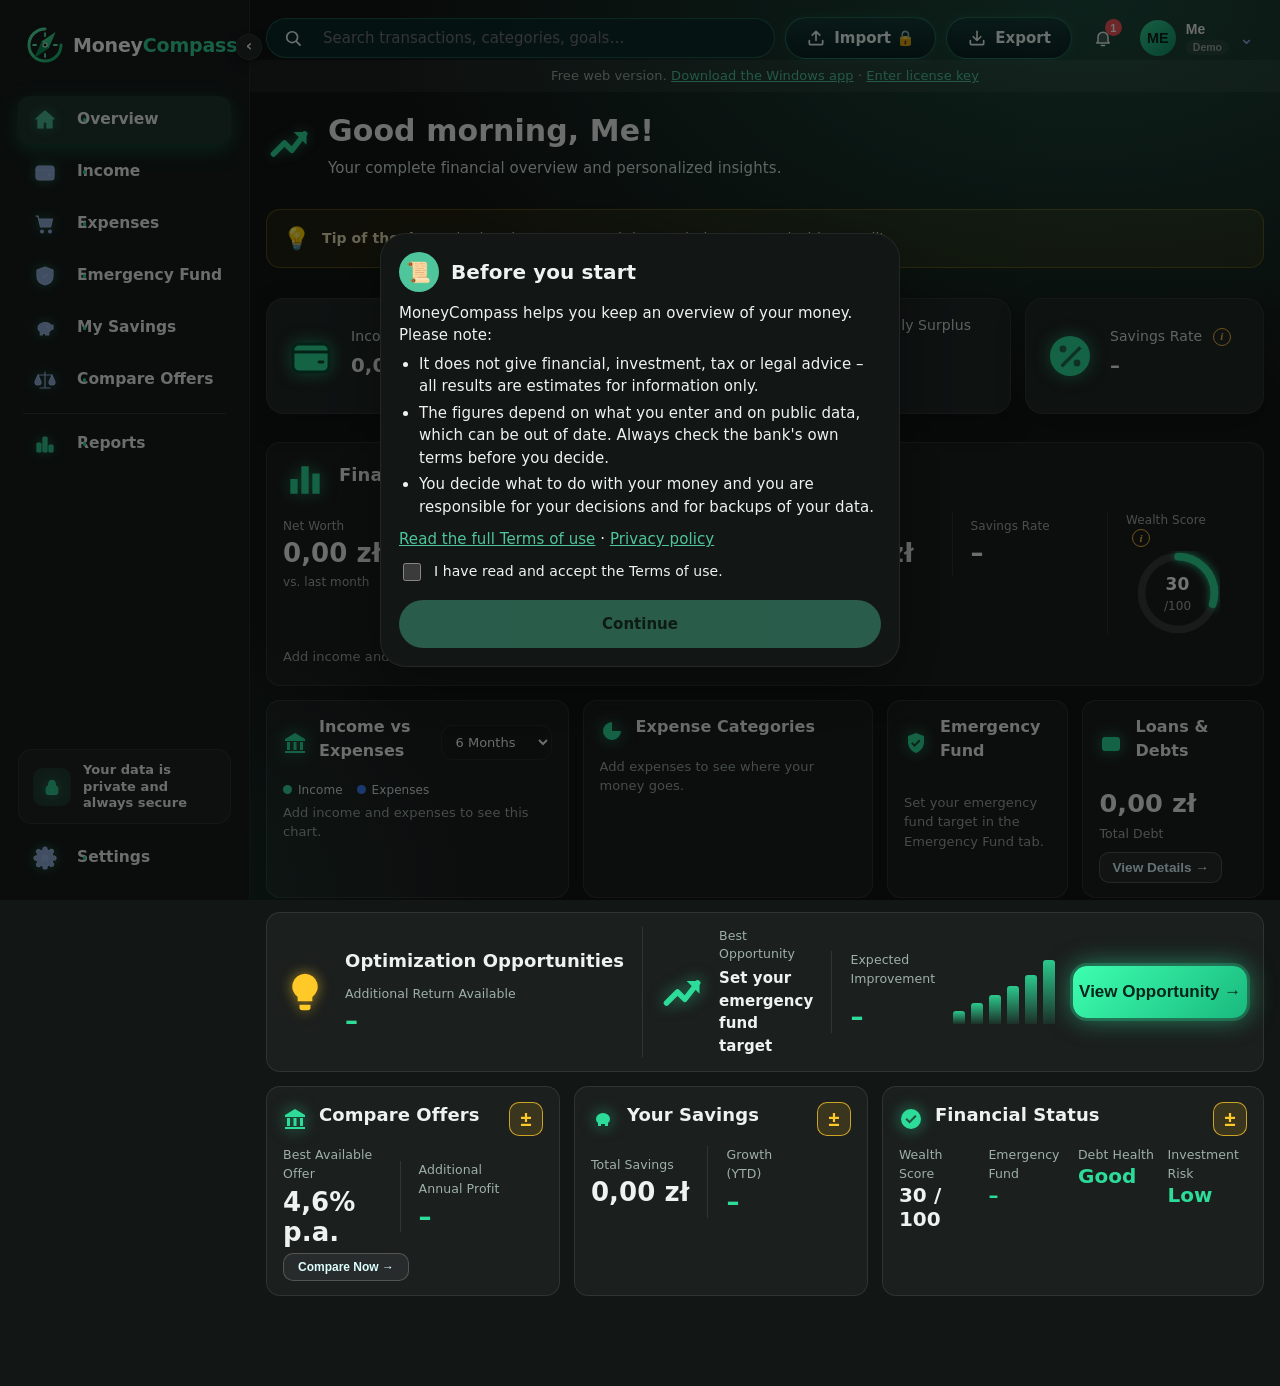
==== commit ad437d31: "Alive UI: tone glow, friendly empty states, tip of the day, Auto day/evening theme Co-Authored-By: C" ====
--- a/docs/app/index.html
+++ b/docs/app/index.html
@@ -28,7 +28,7 @@
 </script>
 <link rel="stylesheet" href="app.css">
 <link rel="stylesheet" href="hell.css">
-<script>try{if(localStorage.getItem("mc-theme")==="hell")document.documentElement.dataset.theme="hell"}catch(e){}</script>
+<script>try{var t=localStorage.getItem("mc-theme"),h=new Date().getHours();if(t==="hell"||(t==="auto"&&h>=7&&h<19))document.documentElement.dataset.theme="hell"}catch(e){}</script>
 </head>
 <body>
 <div id="app"><p style="padding:40px;font-family:sans-serif">MoneyCompass…</p></div>
--- a/docs/app/app.css
+++ b/docs/app/app.css
@@ -2045,3 +2045,146 @@
 .wn-item li i{flex:none;width:18px;height:18px;margin-top:2px;color:#F5B83D}.wn-item li i .nwi{width:18px;height:18px;color:#F5B83D}
 .wn-ft{gap:16px}.wn-ft .check{margin:0}
 .wn-note{padding:0 28px 18px;margin:0}
+/* score info (i) button and window */
+.si-i{width:18px;height:18px;border-radius:50%;border:1.5px solid #F5B83D;background:transparent;color:#F5B83D;font:700 11px/1 Georgia,serif;font-style:italic;cursor:pointer;margin-left:6px;padding:0;vertical-align:middle;display:inline-grid;place-items:center}
+.si-i:hover{background:#F5B83D;color:#1b1400}
+.sc-win .nw-hd{padding:20px 24px 6px}.sc-body{padding:8px 24px 6px;display:grid;gap:12px}
+.sc-total{display:flex;align-items:baseline;gap:12px}.sc-total b{font-size:40px;color:#2EDC9A}
+.sc-row{display:grid;gap:5px;padding:10px 0;border-top:1px solid rgba(255,255,255,.08)}
+.sc-t{display:flex;justify-content:space-between;font-size:15px}.sc-t span{color:#2EDC9A;font-weight:700}
+.sc-t .sc-warn{color:#F5B83D}.sc-t .sc-bad{color:#F2777A}
+.sc-bar{height:8px;border-radius:6px;background:rgba(255,255,255,.08);overflow:hidden}.sc-bar i{display:block;height:100%;background:linear-gradient(90deg,#2EDC9A,#19b97d)}
+.sc-row small{color:#9fb0ab}
+
+/* Help window: side navigation + one panel */
+.hp-body{display:grid;grid-template-columns:230px 1fr;gap:20px;padding:12px 28px 6px;min-height:520px}
+.hp-nav{display:grid;gap:8px;align-content:start}
+.hp-n{display:flex;align-items:center;gap:12px;text-align:left;padding:13px 14px;border-radius:14px;border:1px solid rgba(255,255,255,.08);background:rgba(255,255,255,.03);color:#dbe7e3;font:600 15px inherit;cursor:pointer}
+.hp-n span{width:30px;height:30px;border-radius:10px;background:rgba(46,220,154,.12);display:grid;place-items:center;flex:none}.hp-n .nwi{width:18px;height:18px}
+.hp-n:hover{border-color:rgba(46,220,154,.4)}
+.hp-n.on{background:linear-gradient(135deg,rgba(46,220,154,.25),rgba(25,185,125,.12));border-color:rgba(46,220,154,.6);color:#fff}
+.hp-pane h3{margin:2px 0 14px;font-size:22px}
+.hp-g2{display:grid;grid-template-columns:1fr 1fr;gap:12px}.hp-g3{display:grid;grid-template-columns:repeat(3,1fr);gap:10px}
+.hp-step{display:flex;gap:12px;align-items:flex-start;padding:14px;border-radius:14px;border:1px solid rgba(255,255,255,.08);background:rgba(255,255,255,.03)}
+.hp-step b{flex:none;width:30px;height:30px;border-radius:50%;background:#2EDC9A;color:#04251a;display:grid;place-items:center}
+.hp-step p{margin:0;font-size:14px;line-height:1.5;color:#dbe7e3}
+.hp-tile{display:grid;gap:5px;align-content:start;padding:13px 14px;border-radius:14px;border:1px solid rgba(255,255,255,.08);background:rgba(255,255,255,.03)}
+.hp-tile b{color:#2EDC9A;font-size:15px}.hp-tile span,.hp-tile small{color:#b9c8c3;font-size:13px;line-height:1.45}.hp-tile.big span{font-size:14.5px;color:#dbe7e3}
+.hp-tile.big{padding:18px}.hp-tile.big .hp-dl{justify-self:start;margin-top:8px}
+.hp-win .hp-p{margin:0 0 12px;color:#dbe7e3}
+@media(max-width:900px){.hp-body{grid-template-columns:1fr}.hp-nav{grid-template-columns:repeat(2,1fr)}.hp-g2,.hp-g3{grid-template-columns:1fr}}
+.hp-pane[data-hpp="tabs"] .hp-g3{grid-template-columns:repeat(4,1fr)}
+.hp-pane[data-hpp="tabs"] .hp-tile span{font-size:12.5px}
+@media(max-width:1100px){.hp-pane[data-hpp="tabs"] .hp-g3{grid-template-columns:1fr 1fr}}
+
+/* clickable figure cards */
+.kpi.clk,.ovh-row .clk{cursor:pointer;transition:transform .15s,border-color .15s,box-shadow .15s}
+.kpi.clk:hover{transform:translateY(-2px);border-color:#2EDC9A!important;box-shadow:0 0 0 1px rgba(46,220,154,.5),0 10px 28px rgba(46,220,154,.18)}
+.kpi.clk::after{content:"→";position:absolute;right:14px;top:10px;color:#2EDC9A;opacity:0;transition:opacity .15s;font-weight:800}
+.kpi.clk:hover::after{opacity:1}
+.ovh-row .clk:hover{background:rgba(46,220,154,.06);border-radius:12px}
+.ovh-row>.clk{padding-top:6px;padding-bottom:6px}
+/* Compare Offers: saved offers on top, calculator and its result together */
+.cmp-saved{margin:0 0 14px}
+.cmp-saved .list{display:grid;grid-template-columns:repeat(auto-fill,minmax(340px,1fr));gap:10px}
+.cmp-saved .list .item{margin:0}
+.cmp-calc{display:grid;gap:12px;align-content:start}
+.cmp-calc .cmp-calcbtn{width:100%;margin-top:6px}
+/* Personal plan: full width, steps side by side, long text folded (click to read) */
+.opt-panel[data-optp="plan"] .optimize-grid{display:block}
+.opt-panel[data-optp="plan"] .optimize-grid>.card,.opt-panel[data-optp="plan"] .optimize-grid>.nw-card{width:100%;max-width:none;margin:0 0 14px}
+.adv-grid{display:grid;grid-template-columns:repeat(auto-fill,minmax(300px,1fr));gap:12px;margin-top:8px}
+.adv-grid .advice{margin:0;display:flex;flex-direction:column;gap:6px;padding:12px 14px}
+.adv-grid .advice p{margin:0;font-size:13.5px;line-height:1.45;display:-webkit-box;-webkit-line-clamp:3;-webkit-box-orient:vertical;overflow:hidden}
+.adv-grid .advice.open p{-webkit-line-clamp:unset;display:block}
+.adv-grid .advice .adv-title{font-size:15px}
+.adv-grid .advice .go-link{margin-top:auto}
+.adv-more{align-self:flex-start;background:none;border:0;color:var(--accent,#34d399);font-size:12px;cursor:pointer;padding:0}
+.opt-panel[data-optp="plan"] .optimize-grid{display:block !important;columns:1 !important;column-count:1 !important}
+.opt-panel[data-optp="plan"] .optimize-grid>*{width:100% !important;max-width:none !important;display:block;break-inside:avoid;margin:0 0 14px !important;box-sizing:border-box}
+.gl-i{margin-left:6px;vertical-align:middle}
+.gl-body{display:grid;gap:12px}.gl-r b{display:block;color:var(--accent,#34d399);font-size:13px;margin-bottom:2px}.gl-r p{margin:0;font-size:15px;line-height:1.5}
+.od-sl{font-size:12px;opacity:.7;margin-left:4px}
+.cal-tabs{display:flex;gap:8px;flex-wrap:wrap;margin:6px 0 12px}
+.cal-panel[hidden]{display:none}
+.cal-main .cal-cell{min-height:66px}
+.cal-chart-body svg{max-height:300px;width:100%}
+.ov-kpis .kpi .kpi-t b{font-size:clamp(16px,1.55vw,28px) !important;text-overflow:clip !important}
+.ln-host .kpi-t b{white-space:normal !important;font-size:16px !important;line-height:1.2}
+.ovs .ovh-huge{font-size:clamp(20px,2vw,30px);white-space:nowrap}
+.ovr4>.nw-card{min-width:0}
+.ovc .ovh-huge{font-size:clamp(20px,2vw,32px)}
+.ovc{position:relative}.ovc .spark{position:absolute;right:14px;bottom:16px;top:auto;width:80px;height:26px}
+.sv-op{grid-template-columns:44px minmax(0,1.3fr) minmax(0,1fr) minmax(132px,auto) !important;gap:10px !important;padding-right:10px !important}
+.sv-opg b{font-size:clamp(18px,1.6vw,26px) !important;white-space:nowrap}
+.sv-btn{min-width:0 !important;padding:7px 12px}
+.sv-hn{min-width:0}.sv-hn small{white-space:normal}
+.sv-h{grid-template-columns:44px minmax(0,1fr) auto auto auto !important}
+.sv-hv{white-space:nowrap}
+.sv-hold .sv-hi{display:none}
+.sv-h{grid-template-columns:minmax(0,1fr) auto auto auto !important}
+.sv-hv{font-size:.88rem !important}.sv-hr{min-width:44px !important}
+.sv-hn b{overflow-wrap:break-word}
+.ovr4 .ni-fh h3{white-space:normal !important}
+/* Delete data window */
+.dl-hi{background:rgba(239,68,68,.15) !important;color:#f87171 !important}
+.dl-body{display:grid;gap:12px}
+.dl-all{display:flex;align-items:center;gap:12px;padding:10px 14px;border-radius:12px;background:rgba(255,255,255,.04);border:1px solid rgba(255,255,255,.08);cursor:pointer}
+.dl-all em{margin-left:auto;font-style:normal;font-size:13px;color:#f87171}
+.dl-grid{display:grid;grid-template-columns:1fr 1fr;gap:10px}
+.dl-item{display:flex;align-items:center;gap:10px;padding:12px;border-radius:12px;background:rgba(255,255,255,.03);border:1px solid rgba(255,255,255,.08);cursor:pointer;min-height:64px}
+.dl-item:hover{border-color:rgba(248,113,113,.5)}
+.dl-item.on{background:rgba(239,68,68,.12);border-color:#ef4444}
+.dl-item.zero:not(.on){opacity:.55}
+.dl-item input,.dl-all input{accent-color:#ef4444;width:18px;height:18px;flex:none}
+.dl-ic{font-size:20px;flex:none}.dl-t{font-size:14px;line-height:1.3;flex:1}
+.dl-n{flex:none;font-size:12px;font-weight:700;padding:2px 9px;border-radius:99px;background:rgba(255,255,255,.1)}
+.dl-tip{display:flex;gap:10px;padding:12px 14px;border-radius:12px;background:rgba(52,211,153,.08);border:1px solid rgba(52,211,153,.25)}
+.dl-tip p{margin:0;font-size:13.5px;color:#b9cbc4}
+.nw-ft .btn.danger[disabled]{opacity:.45;cursor:not-allowed}
+@media(max-width:560px){.dl-grid{grid-template-columns:1fr}}
+.dl-s{display:block;font-size:11.5px;color:#8fa59d;margin-top:2px}.dl-n{white-space:nowrap}
+/* Closing window – backup reminder */
+.popup.bk-win{padding:0 !important;overflow:hidden;border-radius:22px !important;max-width:760px !important}
+.bk-bar{display:flex;align-items:center;gap:12px;padding:14px 22px;border-bottom:1px solid rgba(255,255,255,.08);font-size:17px}
+.bk-bar img{width:30px;height:30px}.bk-bar span{flex:1}
+.bk-x{background:none;border:0;color:inherit;font-size:20px;cursor:pointer;opacity:.8}.bk-x:hover{opacity:1}
+.bk-main{display:flex;gap:28px;align-items:center;padding:26px 28px 8px}
+.bk-ic{flex:none;width:130px;height:130px;border-radius:50%;display:grid;place-items:center;background:radial-gradient(circle,rgba(52,211,153,.22),rgba(52,211,153,.04) 70%);color:#34d399}
+.bk-ic .nwi,.bk-ic svg{width:64px;height:64px}
+.bk-main h2{font-size:28px;margin:0 0 10px;line-height:1.2}.bk-main p{margin:0 0 8px;font-size:16px;line-height:1.5;color:#b9cbc4}
+.bk-prev{display:flex;gap:18px;align-items:center;margin:18px 28px 0;padding:18px 20px;border-radius:16px;background:rgba(255,255,255,.03);border:1px solid rgba(255,255,255,.1)}
+.bk-sh{flex:none;color:#34d399}.bk-sh .nwi,.bk-sh svg{width:44px;height:44px}
+.bk-prev h3{margin:0 0 10px;font-size:19px}
+.bk-sts{display:flex;flex-wrap:wrap;gap:0}
+.bk-st{padding:0 16px;border-left:1px solid rgba(255,255,255,.12)}.bk-st:first-child{padding-left:0;border:0}
+.bk-st span{display:flex;align-items:center;gap:8px;color:#34d399}.bk-st b{color:inherit;font-size:20px;color:#eaf5f0}
+.bk-st .nwi,.bk-st svg{width:20px;height:20px}.bk-st small{display:block;margin-top:3px;font-size:13px;color:#a5b8b1}
+.bk-win .cl-rem{margin:18px 28px 14px}
+.bk-btns{display:flex;gap:12px;padding:0 28px 26px}
+.bk-btns .btn{flex:1;padding:14px 16px;border-radius:14px;font-size:16px;display:flex;align-items:center;justify-content:center;gap:8px;white-space:nowrap}
+.bk-btns .btn.main{flex:1.4}.bk-btns .btn .nwi,.bk-btns .btn svg{width:20px;height:20px}
+@media(max-width:640px){.bk-main{flex-direction:column;text-align:center}.bk-btns{flex-direction:column}.bk-sts{gap:12px}.bk-st{border:0;padding:0 12px 0 0}}
+.bk-btns .btn.second{color:#eaf5f0;background:rgba(255,255,255,.05);border:1px solid rgba(255,255,255,.14)}
+.bk-btns .btn.main{color:#05281d}.bk-btns .btn.main .nwi,.bk-btns .btn.main svg{stroke:#05281d;color:#05281d}
+.bk-ic .nwi,.bk-ic svg{width:72px;height:72px}
+.popup .bk-btns .btn.second{color:#eaf5f0 !important}
+/* Alive: greeting, wins, entrance motion */
+.ov-wins{display:flex;flex-wrap:wrap;gap:10px;margin:-4px 0 16px}
+.ov-wins span{padding:7px 14px;border-radius:99px;font-size:13.5px;font-weight:600;background:linear-gradient(135deg,rgba(52,211,153,.2),rgba(250,204,21,.12));border:1px solid rgba(52,211,153,.4);color:#d9fbe9}
+@keyframes mc-rise{from{opacity:0;transform:translateY(14px)}to{opacity:1;transform:none}}
+@media(prefers-reduced-motion:no-preference){
+  #page .kpi,#page .nw-card,#page .card{animation:mc-rise .5s cubic-bezier(.2,.7,.2,1) both}
+  #page .kpi:nth-child(2),#page .nw-card:nth-child(2){animation-delay:.06s}
+  #page .kpi:nth-child(3),#page .nw-card:nth-child(3){animation-delay:.12s}
+  #page .kpi:nth-child(4),#page .nw-card:nth-child(4){animation-delay:.18s}
+  .kpi.hi,.kpi.clk:hover{box-shadow:0 0 0 1px rgba(46,220,154,.4),0 8px 26px rgba(46,220,154,.16)}
+}
+/* Tone: tiles glow by meaning */
+#page .kpi[data-tone="good"]{border-color:rgba(52,211,153,.35);box-shadow:inset 0 0 40px -22px rgba(52,211,153,.55)}
+#page .kpi[data-tone="bad"]{border-color:rgba(248,113,113,.4);box-shadow:inset 0 0 40px -22px rgba(248,113,113,.6)}
+/* Empty hints become friendly panels */
+.hint.mc-empty{display:flex;align-items:center;gap:14px;padding:18px 20px;margin:6px 0;border-radius:14px;border:1px dashed rgba(52,211,153,.4);background:radial-gradient(circle at 0 50%,rgba(52,211,153,.14),transparent 60%);font-size:15px}
+.hint.mc-empty::before{content:"🌱";font-size:34px;filter:drop-shadow(0 0 12px rgba(52,211,153,.6))}
+.mc-tip{display:flex;gap:12px;align-items:center;margin:0 0 16px;padding:12px 16px;border-radius:14px;background:rgba(250,204,21,.07);border:1px solid rgba(250,204,21,.25)}
+.mc-tip p{margin:0;font-size:14px;color:#e6dfb8}.mc-tip span{font-size:22px}
--- a/docs/app/hell.css
+++ b/docs/app/hell.css
@@ -1,7 +1,7 @@
 /* GENERATED by tools/make-hell.py – light theme "Hell". Do not edit by hand. */
-:root[data-theme="hell"]{color-scheme:light;--page:#EEF3F1;--card:#FFFFFF;--border:rgba(15,40,30,.12);--ink:#12211C;--muted:#566B64;--grid:rgba(15,40,30,.1);--primary:#0A8A5E;--good:#087A52;--warn:#B7791F;--bad:#D14343;--goals:#6D5BD0;--field:#FFFFFF;--soft:#F3F7F5;--side:#FFFFFF;--hi:#0A8A5E;--hi2:#6D5BD0;--chip:rgba(15,40,30,.06)}
-:root[data-theme="hell"] body{background:radial-gradient(1200px 700px at 85% 0%,#D5F2E6 0%,transparent 60%),radial-gradient(900px 600px at 0% 100%,#E3F3EC 0%,transparent 55%),var(--page)!important;color:var(--ink)}
-:root[data-theme="hell"] select,:root[data-theme="hell"] input:not([type=checkbox]):not([type=radio]),:root[data-theme="hell"] textarea{background-color:#fff;color:#12211C}
+:root[data-theme="hell"]{color-scheme:light;--page:#CDD4D1;--card:#E1E6E3;--border:rgba(15,40,30,.14);--ink:#17251F;--muted:#44574F;--grid:rgba(15,40,30,.1);--primary:#0A8A5E;--good:#087A52;--warn:#B7791F;--bad:#D14343;--goals:#6D5BD0;--field:#EBEFED;--soft:#D9DFDC;--side:#D8DEDB;--hi:#0A8A5E;--hi2:#6D5BD0;--chip:rgba(15,40,30,.06)}
+:root[data-theme="hell"] body{background:radial-gradient(1200px 700px at 85% 0%,#CBE8DC 0%,transparent 60%),radial-gradient(900px 600px at 0% 100%,#D3E6DD 0%,transparent 55%),var(--page)!important;color:var(--ink)}
+:root[data-theme="hell"] select,:root[data-theme="hell"] input:not([type=checkbox]):not([type=radio]),:root[data-theme="hell"] textarea{background-color:#EBEFED;color:#17251F}
 :root[data-theme="hell"] .act{color:#000000}
 :root[data-theme="hell"] .act.exit{background:#ffffff}
 :root[data-theme="hell"] .avatar{color:#000000}
@@ -36,7 +36,7 @@
 :root[data-theme="hell"] .loan-compare .loan-offer{border-top:1px dashed var(--line, #d6d6e0)}
 :root[data-theme="hell"][data-design="emerald"] body{background:radial-gradient(1200px 700px at 85% 0%, #ffffff 0%, transparent 60%), radial-gradient(900px 600px at 0% 100%, #ffffff 0%, transparent 55%), var(--page)}
 :root[data-theme="hell"][data-design] .card{box-shadow:0 10px 30px rgba(0,0,0,0.054)}
-:root[data-theme="hell"][data-design="emerald"] .card{background:linear-gradient(160deg, #ffffff, #ffffff), var(--card)}
+:root[data-theme="hell"][data-design="emerald"] .card{background:linear-gradient(160deg, #E1E6E3, #E1E6E3), var(--card)}
 @media (min-width: 700px) {:root[data-theme="hell"][data-design="emerald"] .top{background:#f3f6f5}}
 :root[data-theme="hell"][data-design] .data-menu{border-color:rgba(23,38,34,0.182);box-shadow:0 18px 44px rgba(0,0,0,0.165)}
 @media (min-width: 700px) {:root[data-theme="hell"][data-design] .side-toggle{box-shadow:0 4px 12px rgba(0,0,0,0.09)}
@@ -81,7 +81,7 @@
 @media (min-width: 700px) {:root[data-theme="hell"][data-design] .tab .ti{color:#204688}
 :root[data-theme="hell"][data-design] .tab.active .ti{color:#000000}
 :root[data-theme="hell"][data-design] .tab-settings .ti{color:#204688}}
-:root[data-theme="hell"] .side-card{background:#ffffff}
+:root[data-theme="hell"] .side-card{background:#E1E6E3}
 :root[data-theme="hell"] .me-menu .mi{color:#2b477d}
 :root[data-theme="hell"] .me-menu{background:#f3f6f8 !important;box-shadow:0 20px 50px rgba(0,0,0,0.18) !important}
 :root[data-theme="hell"] .me-menu .mi{color:#144594}
@@ -128,15 +128,15 @@
 :root[data-theme="hell"] .ii-card.purple .ii-ico{color:#3900a8}
 :root[data-theme="hell"] .ii-chips em{background:rgba(23,38,34,0.027)}
 :root[data-theme="hell"] .ii-priv{color:#1e312b}
-:root[data-theme="hell"] .popup.nw-win{background:radial-gradient(900px 400px at 50% -10%, rgba(16,185,129,.18), transparent 60%), #edf2f4;color:#0e1714;box-shadow:0 20px 60px rgba(0,0,0,0.18), 0 0 0 1px rgba(52,211,153,.08)}
+:root[data-theme="hell"] .popup.nw-win{background:radial-gradient(900px 400px at 50% -10%, rgba(16,185,129,.18), transparent 60%), #edf2f4;color:#17251F;box-shadow:0 20px 60px rgba(0,0,0,0.18), 0 0 0 1px rgba(52,211,153,.08)}
 :root[data-theme="hell"] .nw-win .nwi.gold{color:#a06e08}
 :root[data-theme="hell"] .nw-win .nwi.cy{color:#0672a3}
 :root[data-theme="hell"] .nw-win small{color:#435e56}
 :root[data-theme="hell"] .nw-hd{border-bottom:1px solid rgba(23,38,34,0.104)}
 :root[data-theme="hell"] .nw-hd h2{color:#000000}
 :root[data-theme="hell"] .nw-sub{color:#435e56}
-:root[data-theme="hell"] .nw-x{color:#0e1714}
-:root[data-theme="hell"] .nw-win .nw-card{background:#ffffff;border:1px solid rgba(23,38,34,0.117)}
+:root[data-theme="hell"] .nw-x{color:#17251F}
+:root[data-theme="hell"] .nw-win .nw-card{background:#E1E6E3;border:1px solid rgba(23,38,34,0.117)}
 :root[data-theme="hell"] .nw-ch h3{color:#000000}
 :root[data-theme="hell"] .nw-pill,:root[data-theme="hell"] .nw-open{color:#189061 !important}
 :root[data-theme="hell"] .nw-tag{color:#189061}
@@ -148,7 +148,7 @@
 :root[data-theme="hell"] .nw-stat b{color:#000000}
 :root[data-theme="hell"] .nw-pro p > span{color:#435e56}
 :root[data-theme="hell"] .nw-pro b{color:#000000}
-:root[data-theme="hell"] .nw-link{border-bottom:1px solid rgba(23,38,34,0.091);color:#0e1714 !important}
+:root[data-theme="hell"] .nw-link{border-bottom:1px solid rgba(23,38,34,0.091);color:#17251F !important}
 :root[data-theme="hell"] .nw-link .ch{color:#435e56}
 :root[data-theme="hell"] .nw-ov{border-left:1px solid rgba(23,38,34,0.13)}
 :root[data-theme="hell"] .nw-tc b{color:#000000}
@@ -163,12 +163,12 @@
 :root[data-theme="hell"] .nw-tile{background:rgba(23,38,34,0.036);border:1px solid rgba(23,38,34,0.13)}
 :root[data-theme="hell"] .nw-tile b{color:#000000}
 :root[data-theme="hell"] .nw-sr em{color:#189061}
-:root[data-theme="hell"] .nw-sr em.f{color:#0e1714}
-:root[data-theme="hell"] .nw-win .nw-sm{background:rgba(23,38,34,0.045);border:1px solid rgba(23,38,34,0.156);color:#0e1714}
+:root[data-theme="hell"] .nw-sr em.f{color:#17251F}
+:root[data-theme="hell"] .nw-win .nw-sm{background:rgba(23,38,34,0.045);border:1px solid rgba(23,38,34,0.156);color:#17251F}
 :root[data-theme="hell"] .nw-sw i{background:#ffffff}
 :root[data-theme="hell"] .nw-fs{border-left:1px solid rgba(23,38,34,0.13)}
 :root[data-theme="hell"] .nw-fs b{color:#000000}
-:root[data-theme="hell"] .nw-win textarea{background:rgba(0,0,0,0.125);border:1px solid rgba(23,38,34,0.195);color:#0e1714}
+:root[data-theme="hell"] .nw-win textarea{background:rgba(0,0,0,0.125);border:1px solid rgba(23,38,34,0.195);color:#17251F}
 :root[data-theme="hell"] .cl h2{color:#000000}
 :root[data-theme="hell"] .cl p{color:#253832}
 :root[data-theme="hell"] .cl-rem i{border:2px solid #d5dee1}
@@ -177,12 +177,12 @@
 :root[data-theme="hell"] .cl-note svg{color:#435e56}
 :root[data-theme="hell"] .lg-opt{background:rgba(23,38,34,0.027);border:1px solid rgba(23,38,34,0.182);color:#000000}
 :root[data-theme="hell"] .nw-st b{color:#000000}
-:root[data-theme="hell"] .nw-set .card{background:#ffffff !important;border:1px solid rgba(23,38,34,0.117) !important;color:#0e1714}
+:root[data-theme="hell"] .nw-set .card{background:#E1E6E3 !important;border:1px solid rgba(23,38,34,0.117) !important;color:#17251F}
 :root[data-theme="hell"] .nw-set .card h3,:root[data-theme="hell"] .nw-set .card h2{color:#000000}
-:root[data-theme="hell"] .nw-set select,:root[data-theme="hell"] .nw-set input[type=text]{background:rgba(0,0,0,0.14);border:1px solid rgba(23,38,34,0.208);color:#0e1714}
-:root[data-theme="hell"] .nw-set .btn.second{background:rgba(23,38,34,0.045);border:1px solid rgba(23,38,34,0.182);color:#0e1714}
+:root[data-theme="hell"] .nw-set select,:root[data-theme="hell"] .nw-set input[type=text]{background:rgba(0,0,0,0.14);border:1px solid rgba(23,38,34,0.208);color:#17251F}
+:root[data-theme="hell"] .nw-set .btn.second{background:rgba(23,38,34,0.045);border:1px solid rgba(23,38,34,0.182);color:#17251F}
 :root[data-theme="hell"] .nw-set .hint{color:#435e56}
-:root[data-theme="hell"] .nw-win .seg-btn.nw-it{background:rgba(23,38,34,0.036);border:1px solid rgba(23,38,34,0.156);color:#0e1714}
+:root[data-theme="hell"] .nw-win .seg-btn.nw-it{background:rgba(23,38,34,0.036);border:1px solid rgba(23,38,34,0.156);color:#17251F}
 :root[data-theme="hell"] .nw-fd > b{color:#000000}
 :root[data-theme="hell"] .nw-fd p span{color:#253832}
 :root[data-theme="hell"] .nw-note{color:#435e56}
@@ -192,12 +192,12 @@
 :root[data-theme="hell"] .nw-ty.r{color:#a30505}
 :root[data-theme="hell"] .nw-ty.g{color:#189061}
 :root[data-theme="hell"] .nw-ty.b{color:#0350a5}
-:root[data-theme="hell"] .nw-imp .card{background:#ffffff !important;border:1px solid rgba(23,38,34,0.117) !important;color:#0e1714}
+:root[data-theme="hell"] .nw-imp .card{background:#E1E6E3 !important;border:1px solid rgba(23,38,34,0.117) !important;color:#17251F}
 :root[data-theme="hell"] .nw-imp .card h3{color:#000000}
 :root[data-theme="hell"] .nw-imp .hint{color:#435e56}
-:root[data-theme="hell"] .nw-imp select,:root[data-theme="hell"] .nw-imp input{background:rgba(0,0,0,0.14);border:1px solid rgba(23,38,34,0.208);color:#0e1714}
-:root[data-theme="hell"] .nw-imp .chip{background:rgba(23,38,34,0.045);border:1px solid rgba(23,38,34,0.182);color:#0e1714}
-:root[data-theme="hell"] .nw-opt .card{background:#ffffff !important;border:1px solid rgba(23,38,34,0.13) !important;color:#0e1714}
+:root[data-theme="hell"] .nw-imp select,:root[data-theme="hell"] .nw-imp input{background:rgba(0,0,0,0.14);border:1px solid rgba(23,38,34,0.208);color:#17251F}
+:root[data-theme="hell"] .nw-imp .chip{background:rgba(23,38,34,0.045);border:1px solid rgba(23,38,34,0.182);color:#17251F}
+:root[data-theme="hell"] .nw-opt .card{background:#E1E6E3 !important;border:1px solid rgba(23,38,34,0.13) !important;color:#17251F}
 :root[data-theme="hell"] .nw-opt .card h2,:root[data-theme="hell"] .nw-opt .card h3{color:#000000}
 :root[data-theme="hell"] .nw-opt .hint{color:#435e56}
 :root[data-theme="hell"] .nw-opt .good{color:#189061}
@@ -212,17 +212,17 @@
 :root[data-theme="hell"] .nw-gd .g2-title h2{color:#000000}
 :root[data-theme="hell"] .nw-seg i{background:rgba(23,38,34,0.126)}
 :root[data-theme="hell"] .nw-gd .g2-nav{background:rgba(23,38,34,0.027)}
-:root[data-theme="hell"] .nw-gd .g2-step{color:#0e1714}
+:root[data-theme="hell"] .nw-gd .g2-step{color:#17251F}
 :root[data-theme="hell"] .nw-gd .g2-step-text b{color:#000000}
 :root[data-theme="hell"] .nw-gd .g2-step-text small{color:#435e56}
-:root[data-theme="hell"] .nw-gd .g2-dot{background:#fbfcfd;color:#0e1714}
-:root[data-theme="hell"] .nw-gd .g2-panel{background:#ffffff;color:#0e1714}
+:root[data-theme="hell"] .nw-gd .g2-dot{background:#fbfcfd;color:#17251F}
+:root[data-theme="hell"] .nw-gd .g2-panel{background:#E1E6E3;color:#17251F}
 :root[data-theme="hell"] .nw-gd .g2-panel-head h3{color:#000000}
-:root[data-theme="hell"] .nw-gd .g2-panel-head small{color:#0e1714}
+:root[data-theme="hell"] .nw-gd .g2-panel-head small{color:#17251F}
 :root[data-theme="hell"] .nw-gd .g2-why{color:#253832}
 :root[data-theme="hell"] .nw-gd .g2-form{background:rgba(23,38,34,0.036);border:1px solid rgba(23,38,34,0.13)}
 :root[data-theme="hell"] .nw-gd .g2-form h4{color:#000000}
-:root[data-theme="hell"] .nw-gd input,:root[data-theme="hell"] .nw-gd select{background:rgba(0,0,0,0.14);border:1px solid rgba(23,38,34,0.208);color:#0e1714}
+:root[data-theme="hell"] .nw-gd input,:root[data-theme="hell"] .nw-gd select{background:rgba(0,0,0,0.14);border:1px solid rgba(23,38,34,0.208);color:#17251F}
 :root[data-theme="hell"] .nw-gd .btn.second{color:#000000}
 :root[data-theme="hell"] .nw-gd .g2-checks li{background:rgba(23,38,34,0.045);color:#435e56}
 :root[data-theme="hell"] .nw-gd .g2-checks li.ok{color:#000000}
@@ -233,21 +233,21 @@
 :root[data-theme="hell"] .rp-sum small,:root[data-theme="hell"] .rp-trend small{color:#253832}
 :root[data-theme="hell"] .rp-sum b,:root[data-theme="hell"] .rp-trend b{color:#000000}
 :root[data-theme="hell"] .rp-leg{color:#253832}
-:root[data-theme="hell"] .rp-radio{color:#0e1714}
+:root[data-theme="hell"] .rp-radio{color:#17251F}
 :root[data-theme="hell"] .rp-radio i{border:2px solid #d5dee1}
 :root[data-theme="hell"] .rp-fmt button{border:1px solid rgba(23,38,34,0.234);background:rgba(23,38,34,0.036);color:#000000}
 :root[data-theme="hell"] .rp-fmt b{color:#000000}
 :root[data-theme="hell"] .rp-trend{background:linear-gradient(120deg, rgba(16,185,129,.22), rgba(23,38,34,0.018))}
-:root[data-theme="hell"] .page .nw-card,:root[data-theme="hell"] #page .nw-card{background:#ffffff;border:1px solid rgba(23,38,34,0.117)}
-:root[data-theme="hell"] .cmp-grid .nw-card{background:#ffffff;border:1px solid rgba(23,38,34,0.117)}
+:root[data-theme="hell"] .page .nw-card,:root[data-theme="hell"] #page .nw-card{background:#E1E6E3;border:1px solid rgba(23,38,34,0.117)}
+:root[data-theme="hell"] .cmp-grid .nw-card{background:#E1E6E3;border:1px solid rgba(23,38,34,0.117)}
 :root[data-theme="hell"] .cmp-grid .nw-ch h3{color:#000000}
 :root[data-theme="hell"] .cr-bar{background:rgba(23,38,34,0.072)}
 :root[data-theme="hell"] .cmp-table th{color:#253832;border-bottom:1px solid rgba(23,38,34,0.13)}
 :root[data-theme="hell"] .cmp-table td{border-bottom:1px solid rgba(23,38,34,0.065)}
 :root[data-theme="hell"] .cb-body small{color:#253832}
 :root[data-theme="hell"] .cb-body b{color:#000000}
-:root[data-theme="hell"] .cmp-calc .card{background:#ffffff !important;border:1px solid rgba(23,38,34,0.117) !important}
-:root[data-theme="hell"] .cmp-calc input,:root[data-theme="hell"] .cmp-calc select{background:rgba(0,0,0,0.14);border:1px solid rgba(23,38,34,0.208);color:#0e1714}
+:root[data-theme="hell"] .cmp-calc .card{background:#E1E6E3 !important;border:1px solid rgba(23,38,34,0.117) !important}
+:root[data-theme="hell"] .cmp-calc input,:root[data-theme="hell"] .cmp-calc select{background:rgba(0,0,0,0.14);border:1px solid rgba(23,38,34,0.208);color:#17251F}
 :root[data-theme="hell"] .cal-ev,:root[data-theme="hell"] .cal-chart{background:rgba(23,38,34,0.036);border:1px solid rgba(23,38,34,0.117)}
 :root[data-theme="hell"] .cal-ev .nw-ch h3,:root[data-theme="hell"] .cal-chart .nw-ch h3{color:#000000}
 :root[data-theme="hell"] .cal-evd{color:#000000}
@@ -259,17 +259,17 @@
 :root[data-theme="hell"] .cal-chip.save{color:#0350a5}
 :root[data-theme="hell"] .cal-chip.info{color:#9b760d}
 :root[data-theme="hell"] .cal-more{color:#435e56}
-:root[data-theme="hell"] .ex-card{background:#ffffff;border:1px solid rgba(23,38,34,0.117)}
+:root[data-theme="hell"] .ex-card{background:#E1E6E3;border:1px solid rgba(23,38,34,0.117)}
 :root[data-theme="hell"] .ex-card .nw-ch h3{color:#000000}
 :root[data-theme="hell"] .ex-s{color:#253832}
 :root[data-theme="hell"] .ex-li{border-bottom:1px solid rgba(23,38,34,0.078)}
 :root[data-theme="hell"] .ex-li small{color:#435e56}
 :root[data-theme="hell"] .ex-imp .cr-bar{background:rgba(23,38,34,0.09)}
-:root[data-theme="hell"] .cmp-calc .field > span{color:#0e1714}
+:root[data-theme="hell"] .cmp-calc .field > span{color:#17251F}
 :root[data-theme="hell"] .cmp-calc input:not([type=checkbox]),:root[data-theme="hell"] .cmp-calc select{background:rgba(0,0,0,0.125);border:1px solid rgba(23,38,34,0.208)}
 :root[data-theme="hell"] .cmp-calc .check input[type=checkbox]{background:#ffffff}
 :root[data-theme="hell"] .cmp-ctl label{color:#253832}
-:root[data-theme="hell"] .cmp-ctl input{background:rgba(0,0,0,0.125);border:1px solid rgba(23,38,34,0.208);color:#0e1714}
+:root[data-theme="hell"] .cmp-ctl input{background:rgba(0,0,0,0.125);border:1px solid rgba(23,38,34,0.208);color:#17251F}
 :root[data-theme="hell"] .ct-sub{color:#435e56}
 :root[data-theme="hell"] .cmp-calc .card .hint{color:#435e56}
 :root[data-theme="hell"] .kpi.static .kpi-ic.out svg{fill:#990f25}
@@ -292,7 +292,7 @@
 :root[data-theme="hell"] .tb-search{background:rgba(244,248,248,0.85) !important}
 :root[data-theme="hell"] .tb-search svg{stroke:#2a7e5a}
 :root[data-theme="hell"] .tb-bell svg{stroke:#2a7e5a}
-:root[data-theme="hell"] .cmp-table th{color:#0e1714;border-bottom:1px solid rgba(23,38,34,0.182)}
+:root[data-theme="hell"] .cmp-table th{color:#17251F;border-bottom:1px solid rgba(23,38,34,0.182)}
 :root[data-theme="hell"] .cmp-table td{border-bottom:1px solid rgba(23,38,34,0.091);border-left:1px solid rgba(23,38,34,0.091)}
 :root[data-theme="hell"] .rp-si.i-bulb svg{fill:#a88100}
 :root[data-theme="hell"] .rp-si.i-calc svg{fill:#0d6a9b}
@@ -304,7 +304,7 @@
 :root[data-theme="hell"] .cmp-calc > .card .nw-ch h3{color:#000000}
 :root[data-theme="hell"] .rp-fmt button b.ff{color:#000000}
 :root[data-theme="hell"] .rp-si.i-rep svg{fill:#004aa8}
-:root[data-theme="hell"] .cal-reg-card{background:#ffffff !important;border:1px solid rgba(23,38,34,0.117) !important}
+:root[data-theme="hell"] .cal-reg-card{background:#E1E6E3 !important;border:1px solid rgba(23,38,34,0.117) !important}
 :root[data-theme="hell"] .cal-reg-card .nw-ch h3{color:#000000}
 :root[data-theme="hell"] .cal-reg-card form > h3{color:#1d302a}
 :root[data-theme="hell"] .cal-reg-card > hr{border-top:1px solid rgba(23,38,34,0.156)}
@@ -313,7 +313,7 @@
 :root[data-theme="hell"] .cal-fold[open] > summary{border-bottom:1px solid rgba(23,38,34,0.13)}
 :root[data-theme="hell"] .kpi.static .kpi-ic.blue svg{fill:#0d6a9b}
 :root[data-theme="hell"] .cal-title h3{color:#000000}
-:root[data-theme="hell"] .cal-main > .card,:root[data-theme="hell"] .cal-reg-card{background:#ffffff !important;border:1px solid rgba(23,38,34,0.117) !important}
+:root[data-theme="hell"] .cal-main > .card,:root[data-theme="hell"] .cal-reg-card{background:#E1E6E3 !important;border:1px solid rgba(23,38,34,0.117) !important}
 :root[data-theme="hell"] .rp-si.i-cal svg{fill:#004aa8}
 :root[data-theme="hell"] .kpi.static .kpi-ic.src svg{fill:#0d6a9b}
 :root[data-theme="hell"] .kpi.static .kpi-ic.next svg{fill:#5100a8}
@@ -321,7 +321,7 @@
 :root[data-theme="hell"] .ex-prev{background:linear-gradient(120deg, rgba(255,255,255,0.7), rgba(241,247,246,0.9))}
 :root[data-theme="hell"] .ex-prev .ex-big{color:#000000}
 :root[data-theme="hell"] .ex-form .nw-ch h3{color:#000000}
-:root[data-theme="hell"] .bp-row1 .nw-card,:root[data-theme="hell"] .bp-row2 .nw-card{background:#ffffff;border:1px solid rgba(23,38,34,0.117)}
+:root[data-theme="hell"] .bp-row1 .nw-card,:root[data-theme="hell"] .bp-row2 .nw-card{background:#E1E6E3;border:1px solid rgba(23,38,34,0.117)}
 :root[data-theme="hell"] .bp-row1 .nw-ch h3,:root[data-theme="hell"] .bp-row2 .nw-ch h3{color:#000000}
 :root[data-theme="hell"] .ring-t b{color:#000000}
 :root[data-theme="hell"] .ring-t small{color:#253832}
@@ -348,7 +348,7 @@
 :root[data-theme="hell"] .dz-bf{border-left:1px solid rgba(23,38,34,0.234)}
 :root[data-theme="hell"] .dz-bhi small{color:#1d302a}
 :root[data-theme="hell"] .dz-bhi b{color:#0b9d67}
-:root[data-theme="hell"] .em-r2 .nw-card,:root[data-theme="hell"] .em-r3 .nw-card{background:#ffffff;border:1px solid rgba(23,38,34,0.117)}
+:root[data-theme="hell"] .em-r2 .nw-card,:root[data-theme="hell"] .em-r3 .nw-card{background:#E1E6E3;border:1px solid rgba(23,38,34,0.117)}
 :root[data-theme="hell"] .em-tl::before{background:rgba(23,38,34,0.162)}
 :root[data-theme="hell"] .em-st i{background:#f9fcfc;border:3px solid rgba(23,38,34,0.35)}
 :root[data-theme="hell"] .em-st small{color:#253832}
@@ -359,13 +359,13 @@
 :root[data-theme="hell"] .ln-t tfoot td{border-top:1px solid rgba(23,38,34,0.26)}
 :root[data-theme="hell"] .dz-bt small{color:#1d302a}
 :root[data-theme="hell"] .bp-manage > summary::after{color:#119768}
-:root[data-theme="hell"] .bp-manage .card.nw-card{background:linear-gradient(180deg, #ffffff, #ffffff);box-shadow:0 6px 22px rgba(0,0,0,0.084)}
+:root[data-theme="hell"] .bp-manage .card.nw-card{background:linear-gradient(180deg, #E1E6E3, #E1E6E3);box-shadow:0 6px 22px rgba(0,0,0,0.084)}
 :root[data-theme="hell"] .bp-manage .sav-figures > *{background:rgba(23,38,34,0.036);border:1px solid rgba(23,38,34,0.091)}
 :root[data-theme="hell"] .bp-manage .loan-item{background:rgba(23,38,34,0.032);border:1px solid rgba(23,38,34,0.091)}
 :root[data-theme="hell"] .bp-manage .loan-item > .right b{color:#119768}
 :root[data-theme="hell"] .bp-manage input,:root[data-theme="hell"] .bp-manage select{background:rgba(0,0,0,0.14);border:1px solid rgba(23,38,34,0.117)}
 :root[data-theme="hell"] .bp-manage label,:root[data-theme="hell"] .bp-manage .field > span{color:#29433b}
-:root[data-theme="hell"] .bp-flat .card,:root[data-theme="hell"] .bp-flat .nw-card{background:#ffffff !important;border:1px solid rgba(23,38,34,0.091) !important}
+:root[data-theme="hell"] .bp-flat .card,:root[data-theme="hell"] .bp-flat .nw-card{background:#E1E6E3 !important;border:1px solid rgba(23,38,34,0.091) !important}
 :root[data-theme="hell"] .bp-flat input,:root[data-theme="hell"] .bp-flat select{background:rgba(0,0,0,0.14);border:1px solid rgba(23,38,34,0.117)}
 :root[data-theme="hell"] .bp-flat .bar-item{background:rgba(23,38,34,0.032)}
 :root[data-theme="hell"] .bl-chip{background:rgba(23,38,34,0.045)}
@@ -394,14 +394,14 @@
 :root[data-theme="hell"] .st-h svg{color:#119768}
 :root[data-theme="hell"] .st-h h3{color:#000000}
 :root[data-theme="hell"] .bell-menu h4{color:#119768}
-:root[data-theme="hell"] .bn-row{background:rgba(23,38,34,0.036);border:1px solid rgba(23,38,34,0.091);color:#0e1714}
+:root[data-theme="hell"] .bn-row{background:rgba(23,38,34,0.036);border:1px solid rgba(23,38,34,0.091);color:#17251F}
 :root[data-theme="hell"] .bn-row small{color:#47645b}
 :root[data-theme="hell"] .bn-undo{color:#119768}
 :root[data-theme="hell"] .bn-none{color:#47645b}
 :root[data-theme="hell"] .bn-news{color:#119768}
 :root[data-theme="hell"] button.dz-bhi em{color:#1d302a}
 :root[data-theme="hell"] .st-ag .field{color:#29433b}
-:root[data-theme="hell"] .st-ag .backup-line{color:#0e1714}
+:root[data-theme="hell"] .st-ag .backup-line{color:#17251F}
 :root[data-theme="hell"] .st-danger .st-h svg{color:#a8000f}
 :root[data-theme="hell"] .pm-x-abs{color:#29433b}
 :root[data-theme="hell"] .ln-host .kpi-v.good{color:#119768}
@@ -415,7 +415,7 @@
 :root[data-theme="hell"] .ln-host .pg-ic svg{color:#119768}
 :root[data-theme="hell"] .ln-host .pg-title p{color:#15221e}
 :root[data-theme="hell"] .ln-host .kpi-ic svg{color:#119768}
-:root[data-theme="hell"] .ln-leg{color:#0e1714}
+:root[data-theme="hell"] .ln-leg{color:#17251F}
 :root[data-theme="hell"] .ln-desc{color:#15221e}
 :root[data-theme="hell"] .ln-lic svg{color:#119768}
 :root[data-theme="hell"] .ln-lg::before{background:rgba(23,38,34,0.126)}
@@ -542,3 +542,52 @@
 :root[data-theme="hell"] .wn-item li{color:#172621}
 :root[data-theme="hell"] .wn-item li i{color:#a06e08}
 :root[data-theme="hell"] .wn-item li i .nwi{color:#a06e08}
+:root[data-theme="hell"] .si-i{color:#a06e08}
+:root[data-theme="hell"] .sc-row{border-top:1px solid rgba(23,38,34,0.104)}
+:root[data-theme="hell"] .sc-t .sc-warn{color:#a06e08}
+:root[data-theme="hell"] .sc-t .sc-bad{color:#9a0f12}
+:root[data-theme="hell"] .sc-bar{background:rgba(23,38,34,0.072)}
+:root[data-theme="hell"] .sc-row small{color:#4b645d}
+:root[data-theme="hell"] .hp-n{border:1px solid rgba(23,38,34,0.104);background:rgba(23,38,34,0.027);color:#172621}
+:root[data-theme="hell"] .hp-n.on{color:#000000}
+:root[data-theme="hell"] .hp-step{border:1px solid rgba(23,38,34,0.104);background:rgba(23,38,34,0.027)}
+:root[data-theme="hell"] .hp-step p{color:#172621}
+:root[data-theme="hell"] .hp-tile{border:1px solid rgba(23,38,34,0.104);background:rgba(23,38,34,0.027)}
+:root[data-theme="hell"] .hp-tile span,:root[data-theme="hell"] .hp-tile small{color:#344943}
+:root[data-theme="hell"] .hp-tile.big span{color:#172621}
+:root[data-theme="hell"] .hp-win .hp-p{color:#172621}
+:root[data-theme="hell"] .dl-hi{color:#a00808 !important}
+:root[data-theme="hell"] .dl-all{background:rgba(23,38,34,0.036);border:1px solid rgba(23,38,34,0.104)}
+:root[data-theme="hell"] .dl-all em{color:#a00808}
+:root[data-theme="hell"] .dl-item{background:rgba(23,38,34,0.027);border:1px solid rgba(23,38,34,0.104)}
+:root[data-theme="hell"] .dl-n{background:rgba(23,38,34,0.09)}
+:root[data-theme="hell"] .dl-tip p{color:#314942}
+:root[data-theme="hell"] .dl-s{color:#55756b}
+:root[data-theme="hell"] .bk-bar{border-bottom:1px solid rgba(23,38,34,0.104)}
+:root[data-theme="hell"] .bk-main p{color:#314942}
+:root[data-theme="hell"] .bk-prev{background:rgba(23,38,34,0.027);border:1px solid rgba(23,38,34,0.13)}
+:root[data-theme="hell"] .bk-st{border-left:1px solid rgba(23,38,34,0.156)}
+:root[data-theme="hell"] .bk-st b{color:#0c1311}
+:root[data-theme="hell"] .bk-st small{color:#435e56}
+:root[data-theme="hell"] .bk-btns .btn.second{color:#0c1311;background:rgba(23,38,34,0.045);border:1px solid rgba(23,38,34,0.182)}
+:root[data-theme="hell"] .popup .bk-btns .btn.second{color:#0c1311 !important}
+:root[data-theme="hell"] .ov-wins span{color:#109850}
+:root[data-theme="hell"] .mc-tip p{color:#7c702c}
+/* Hand-written Light theme fixes (appended by make-hell.py): neutral page, no green glow, calm cards */
+:root[data-theme="hell"] body{background:#CDD3D0 !important}
+:root[data-theme="hell"] .sidebar,:root[data-theme="hell"] aside{background:#D8DEDB !important}
+:root[data-theme="hell"] .rp-sum,:root[data-theme="hell"] .rp-trend,:root[data-theme="hell"] .dz-band,:root[data-theme="hell"] .rec-band{background:#DDE3E0 !important}
+:root[data-theme="hell"] .popup.nw-win{background:#D8DEDB !important}
+:root[data-theme="hell"] .import-dlg{background:#D8DEDB !important}
+:root[data-theme="hell"] .nw-card,:root[data-theme="hell"] .card,:root[data-theme="hell"] .kpi{border:1px solid #BCC4C0 !important;box-shadow:0 1px 2px rgba(20,30,26,.05)}
+:root[data-theme="hell"] .topbar,:root[data-theme="hell"] .banner{background:#D8DEDB !important}
+/* big figures never spill out of their card */
+:root[data-theme="hell"] .ct-details,:root[data-theme="hell"] .nw-pill{background:#D7F0E5 !important;color:#0B5D3F !important;border:1px solid #9FD8BC !important}
+:root[data-theme="hell"] .cmp-calc input,:root[data-theme="hell"] .cmp-calc select{background:#EBEFED !important;color:#17251F !important;border:1px solid #C9D0CD !important}
+:root[data-theme="hell"] .switch span{background:#BFC8C4 !important}
+:root[data-theme="hell"] .switch input:checked + span{background:#16B97D !important}
+:root[data-theme="hell"] .opt-tab.on{background:#12A06C !important;color:#fff !important;border-color:#12A06C !important}
+:root[data-theme="hell"] header.top,:root[data-theme="hell"] .top{background:#D8DEDB !important}
+:root[data-theme="hell"] .mc-tip p{color:#4a3d05}
+:root[data-theme="hell"] .ov-wins span{color:#12402b;background:rgba(52,211,153,.18)}
+:root[data-theme="hell"] .hint.mc-empty{color:#17251F}
